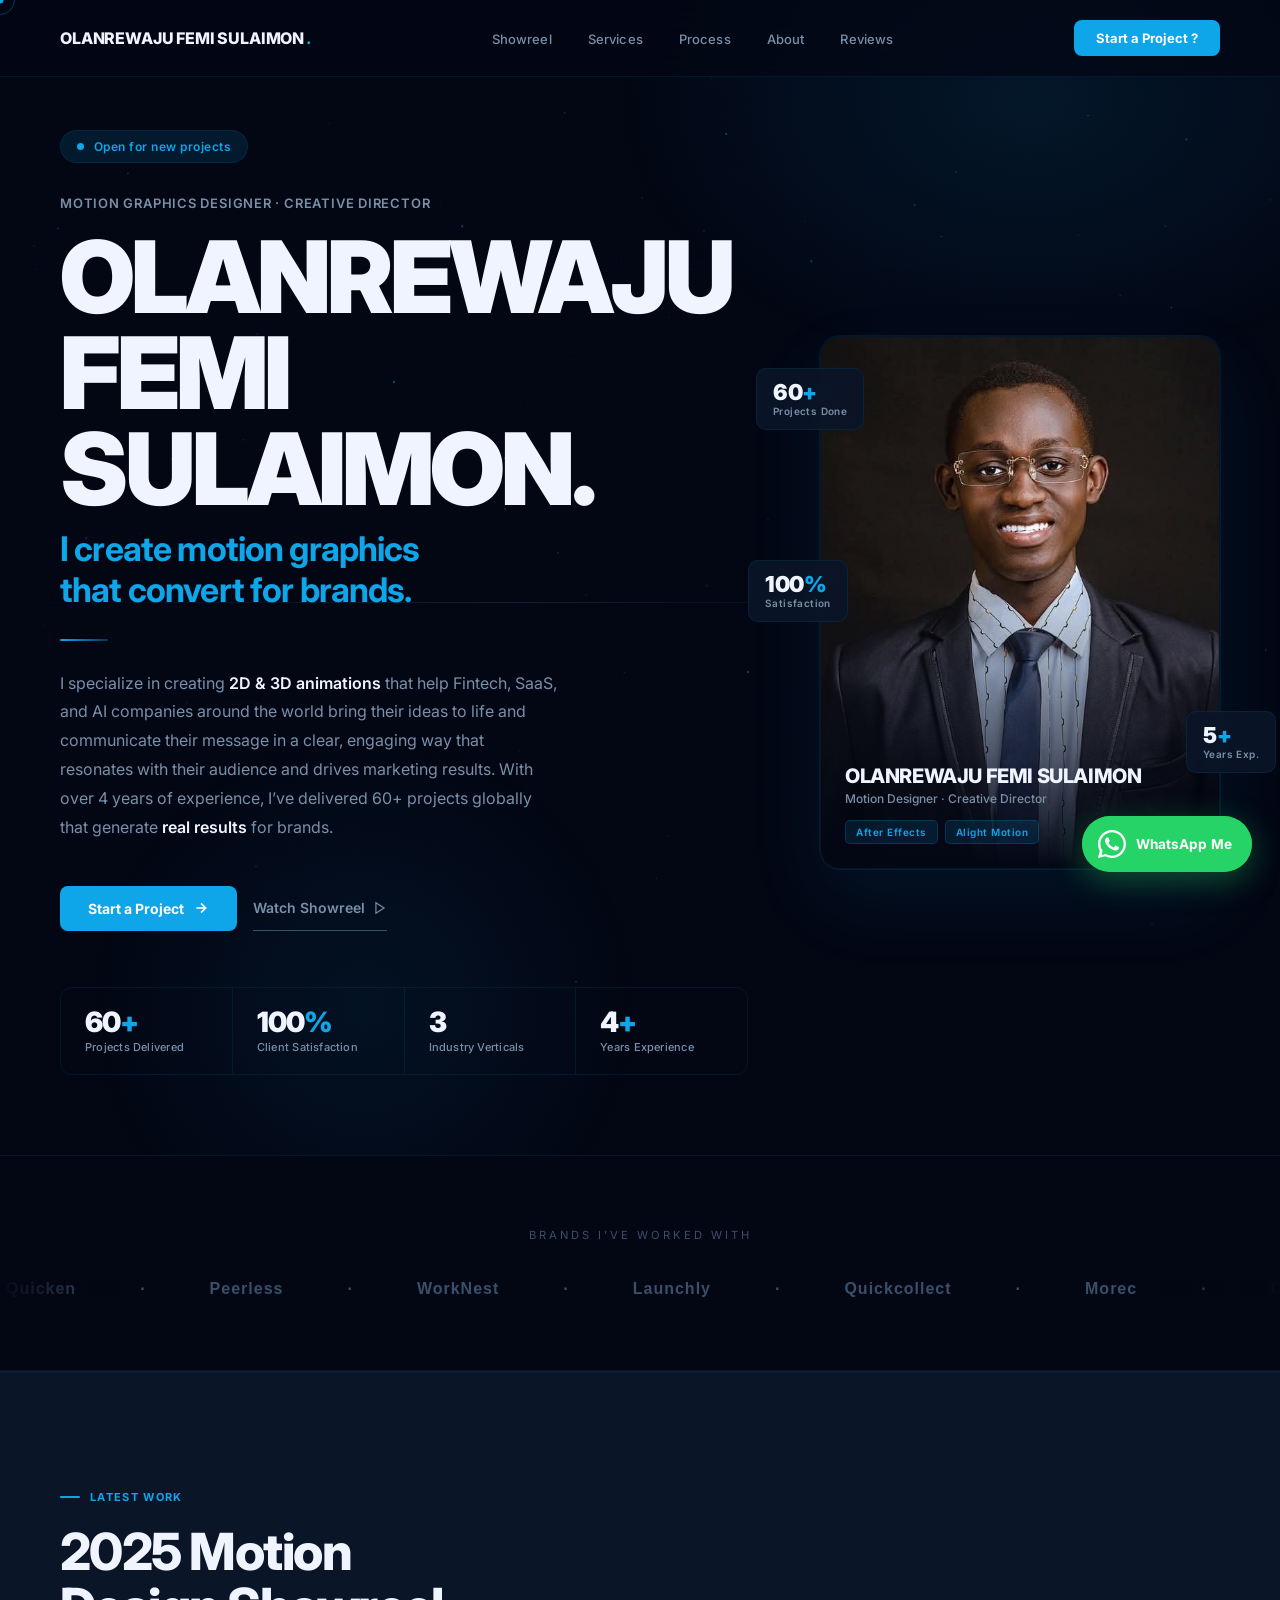
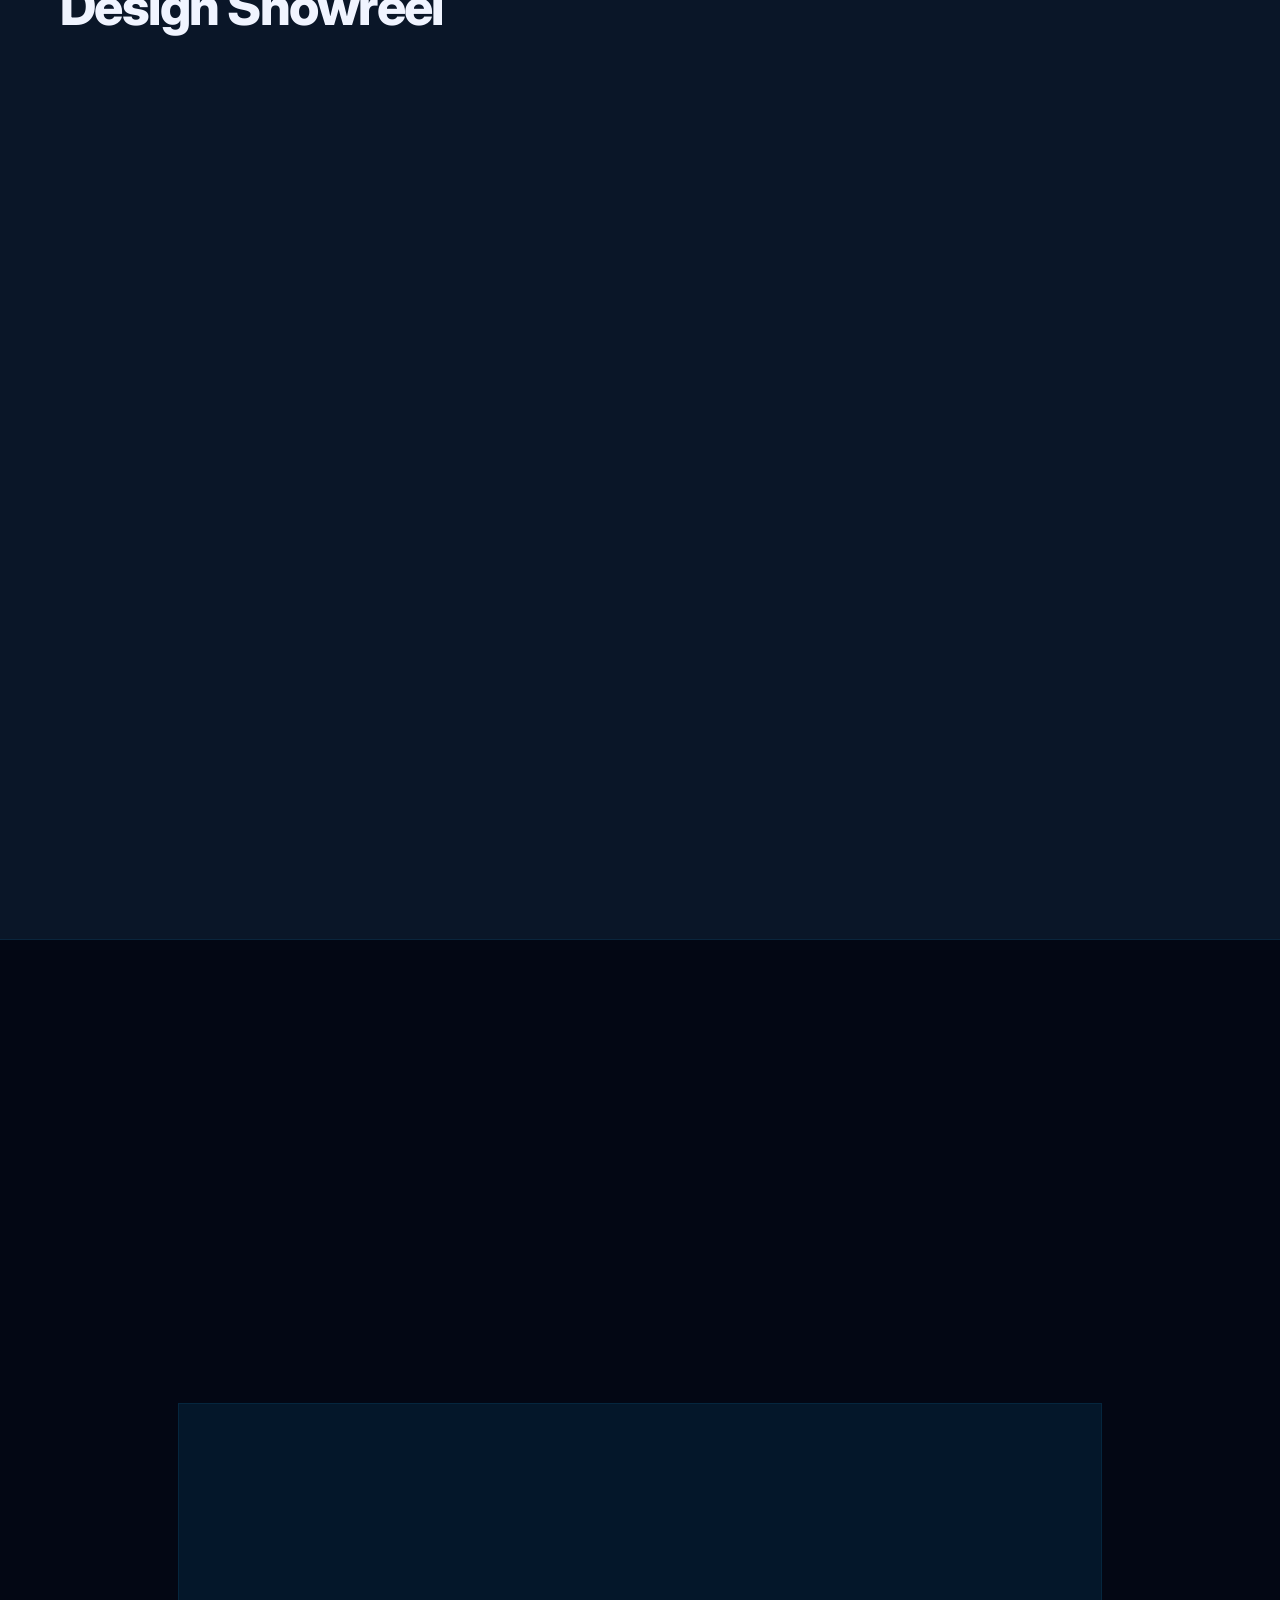
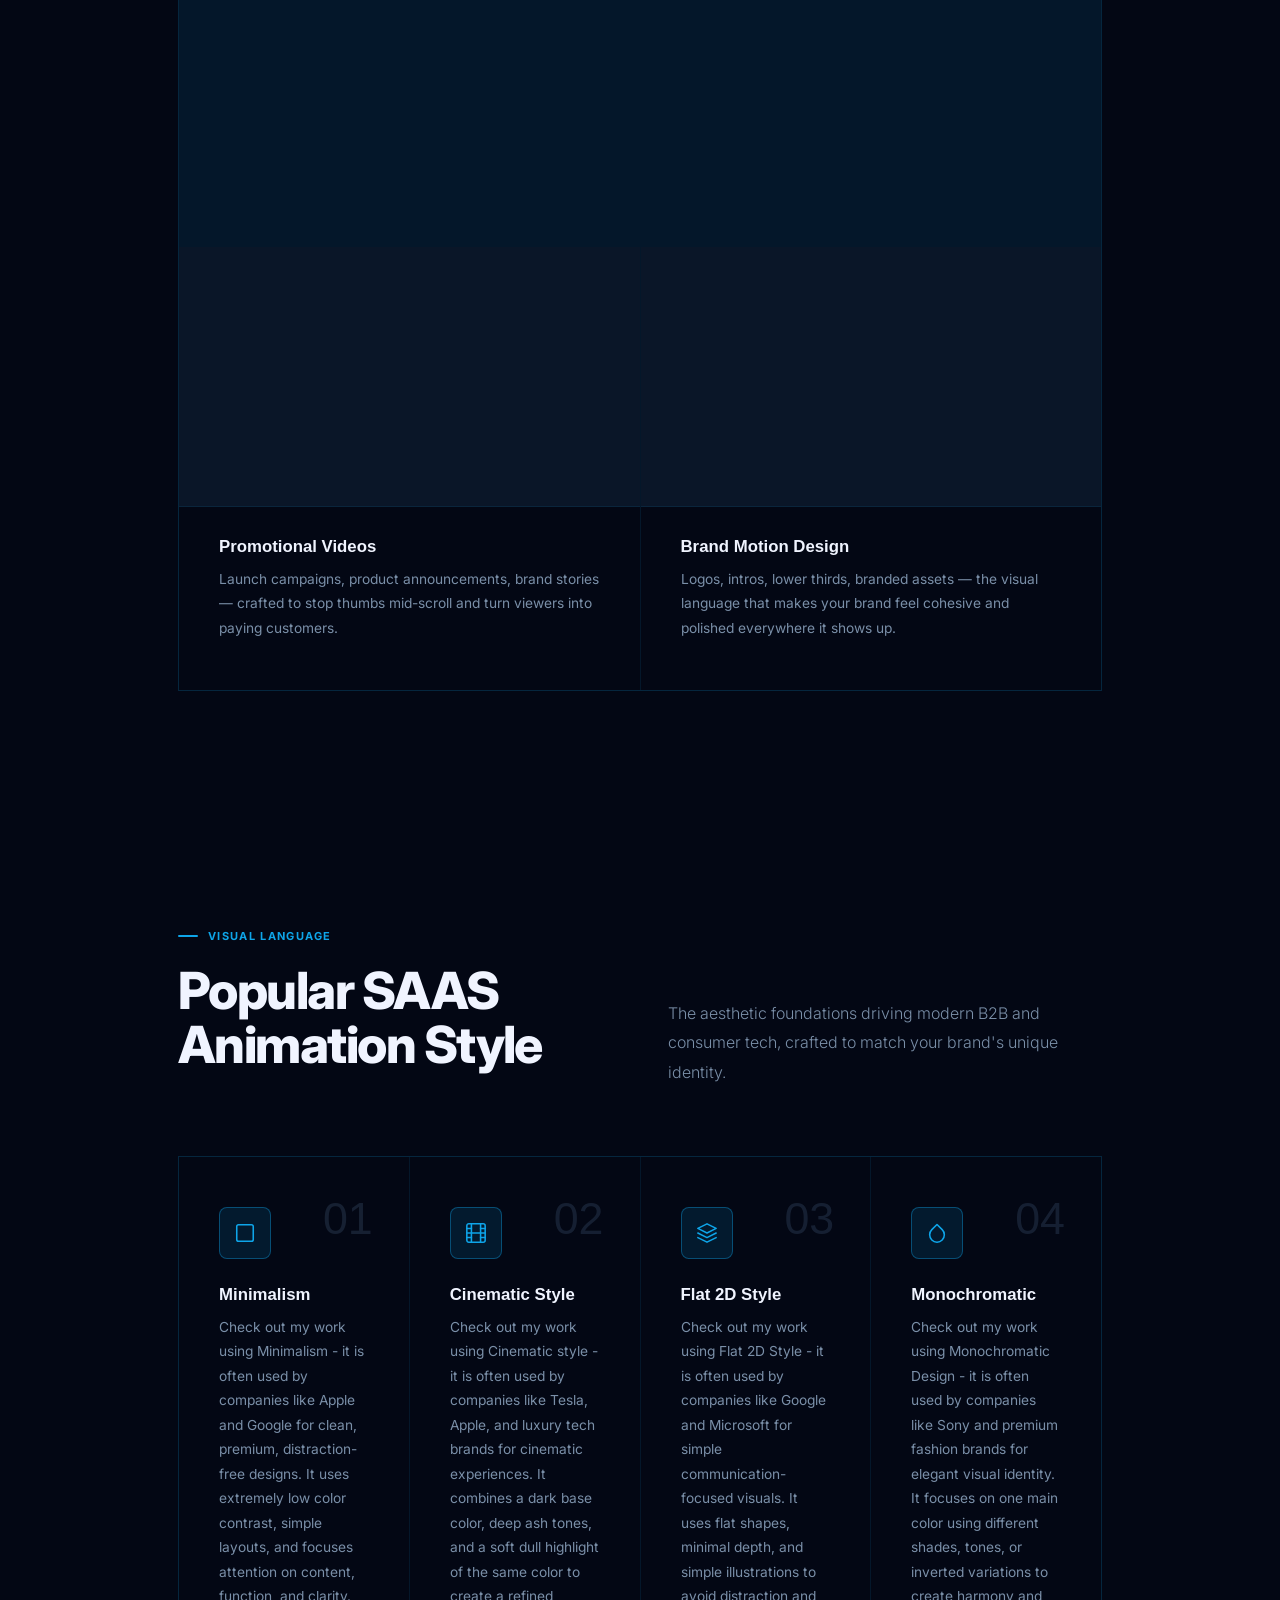
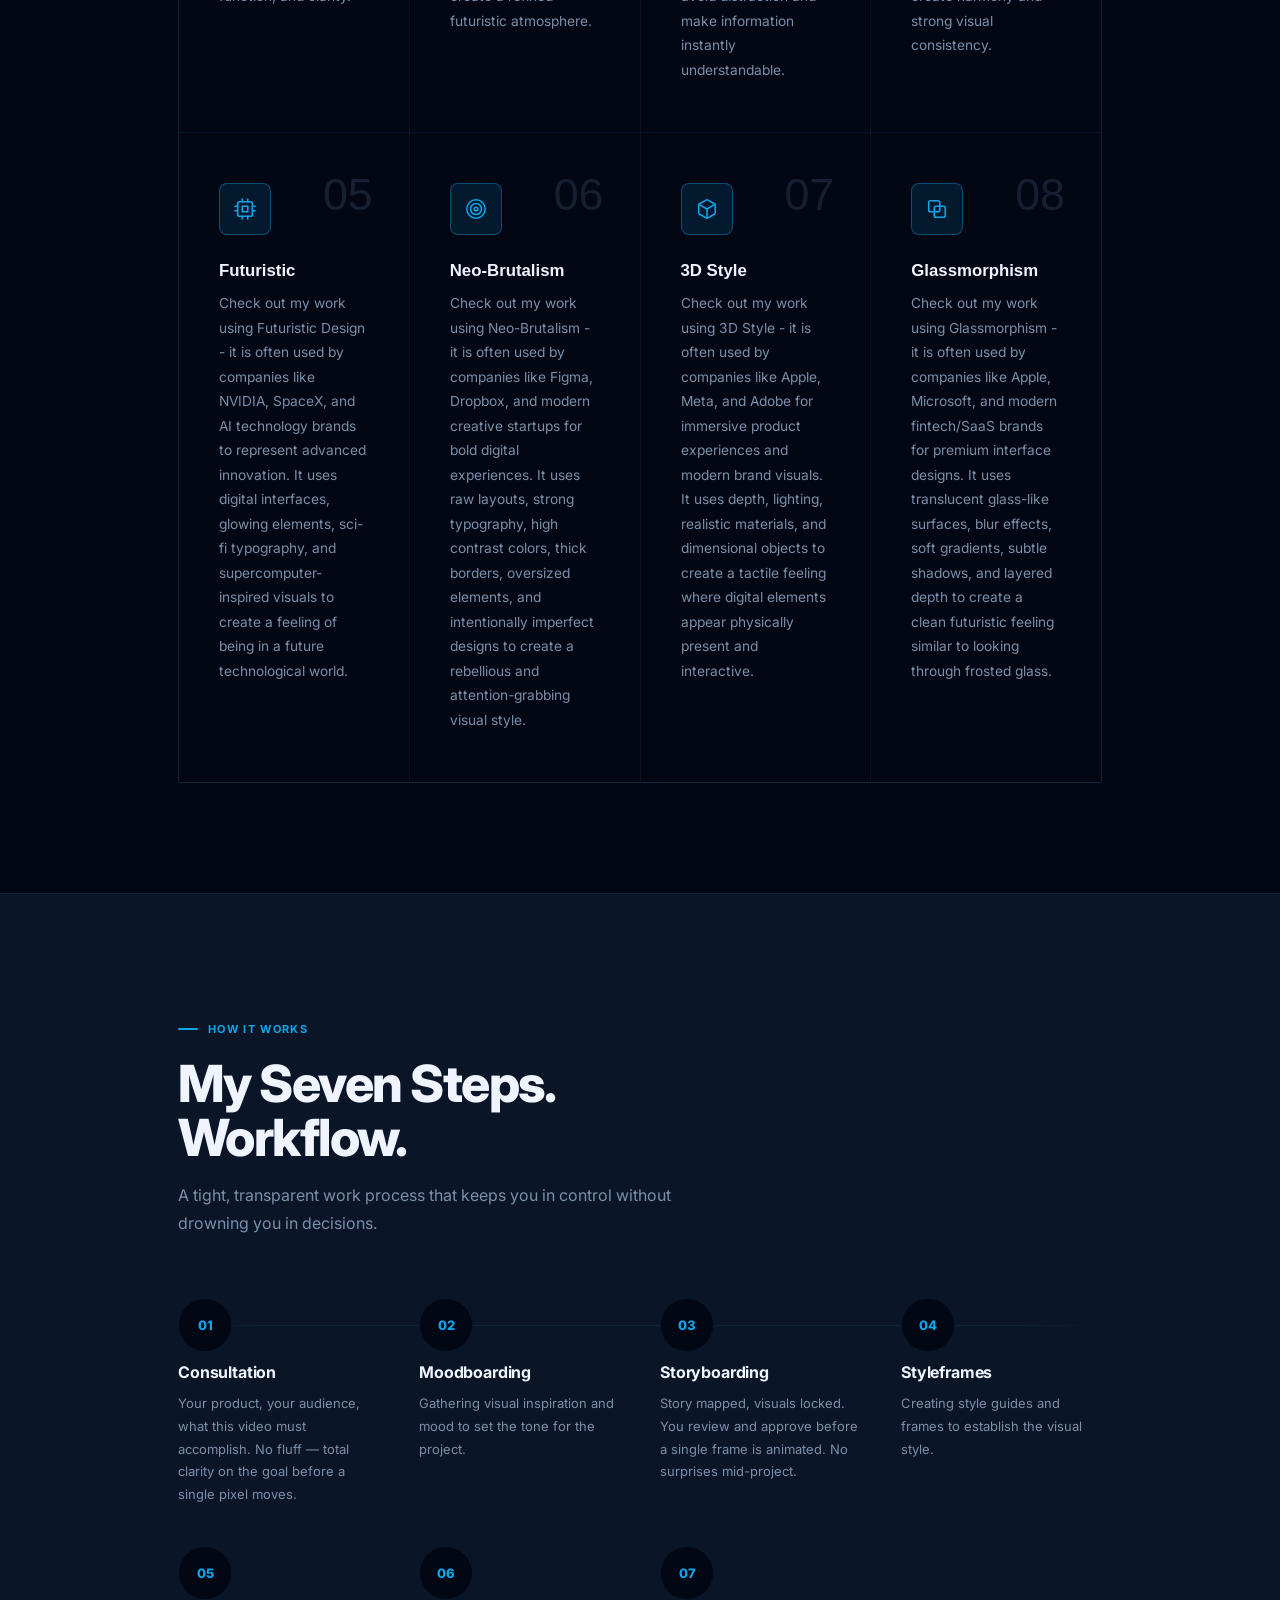
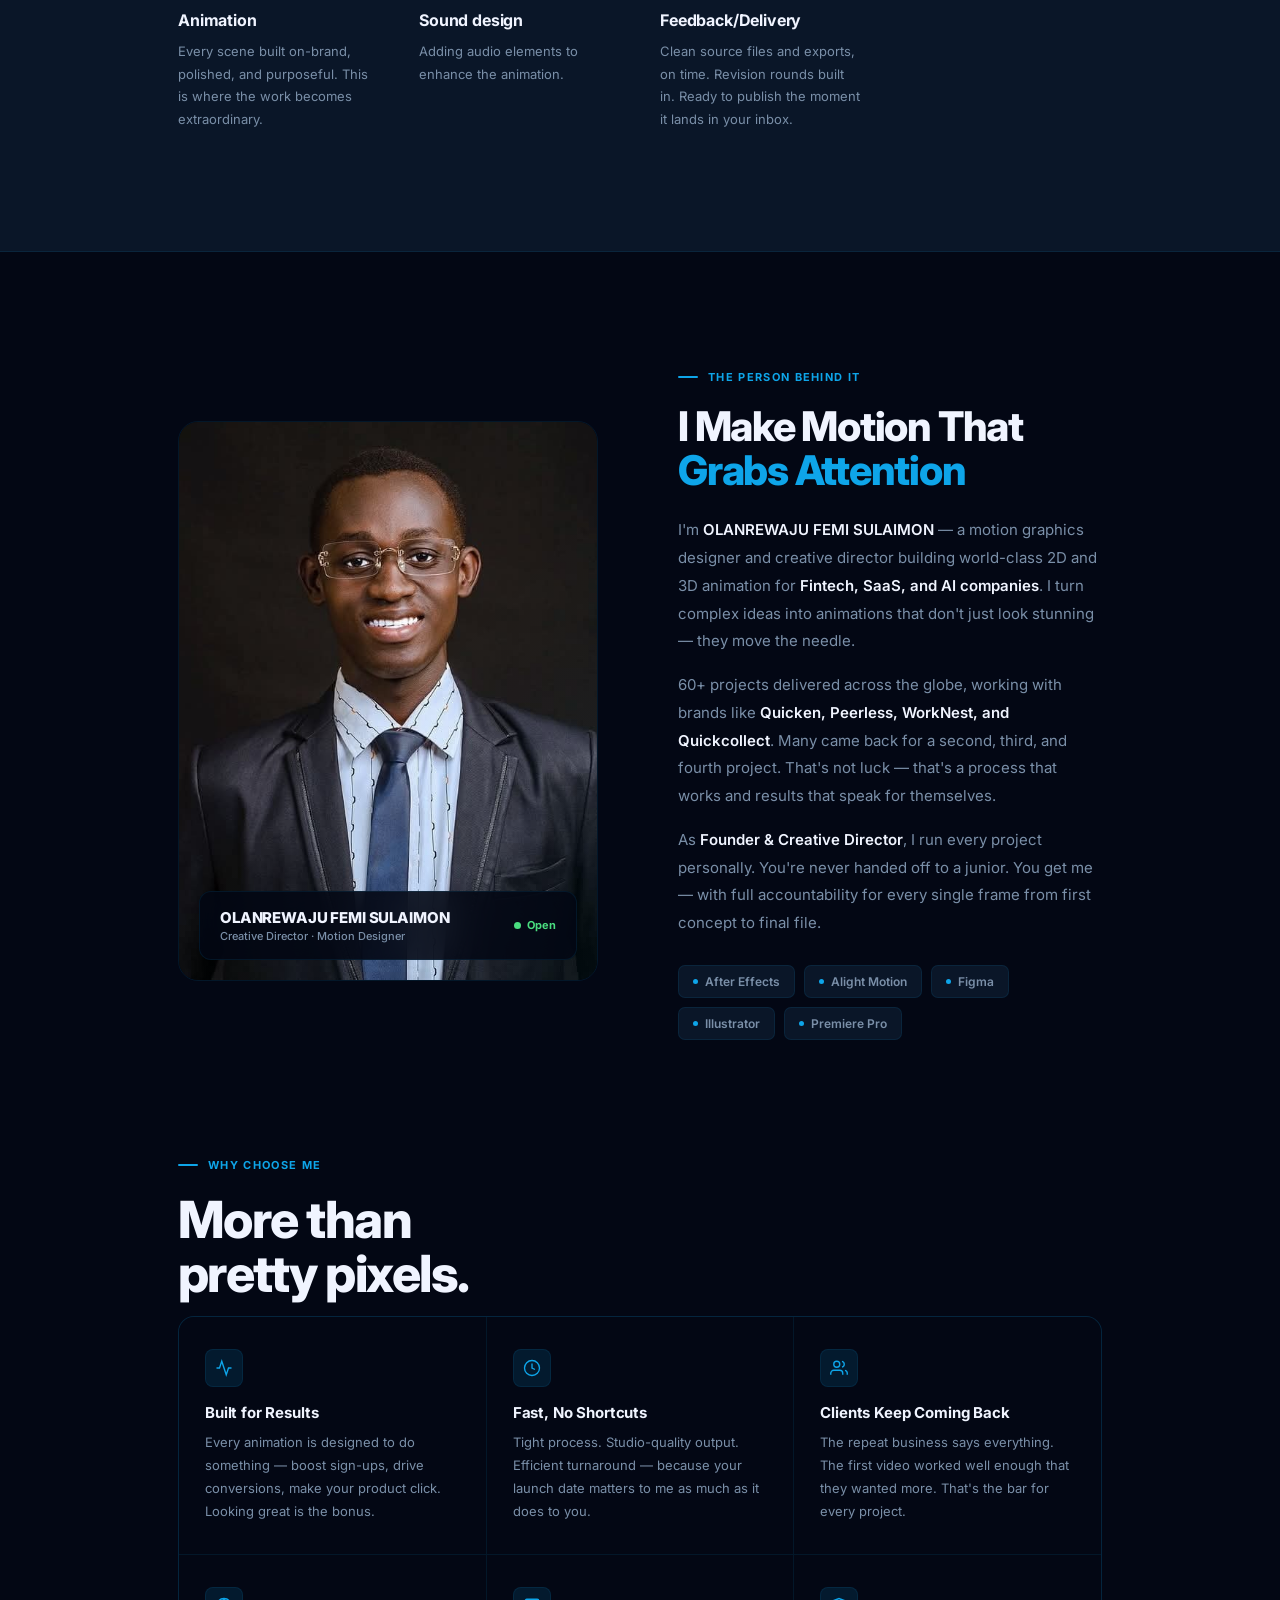
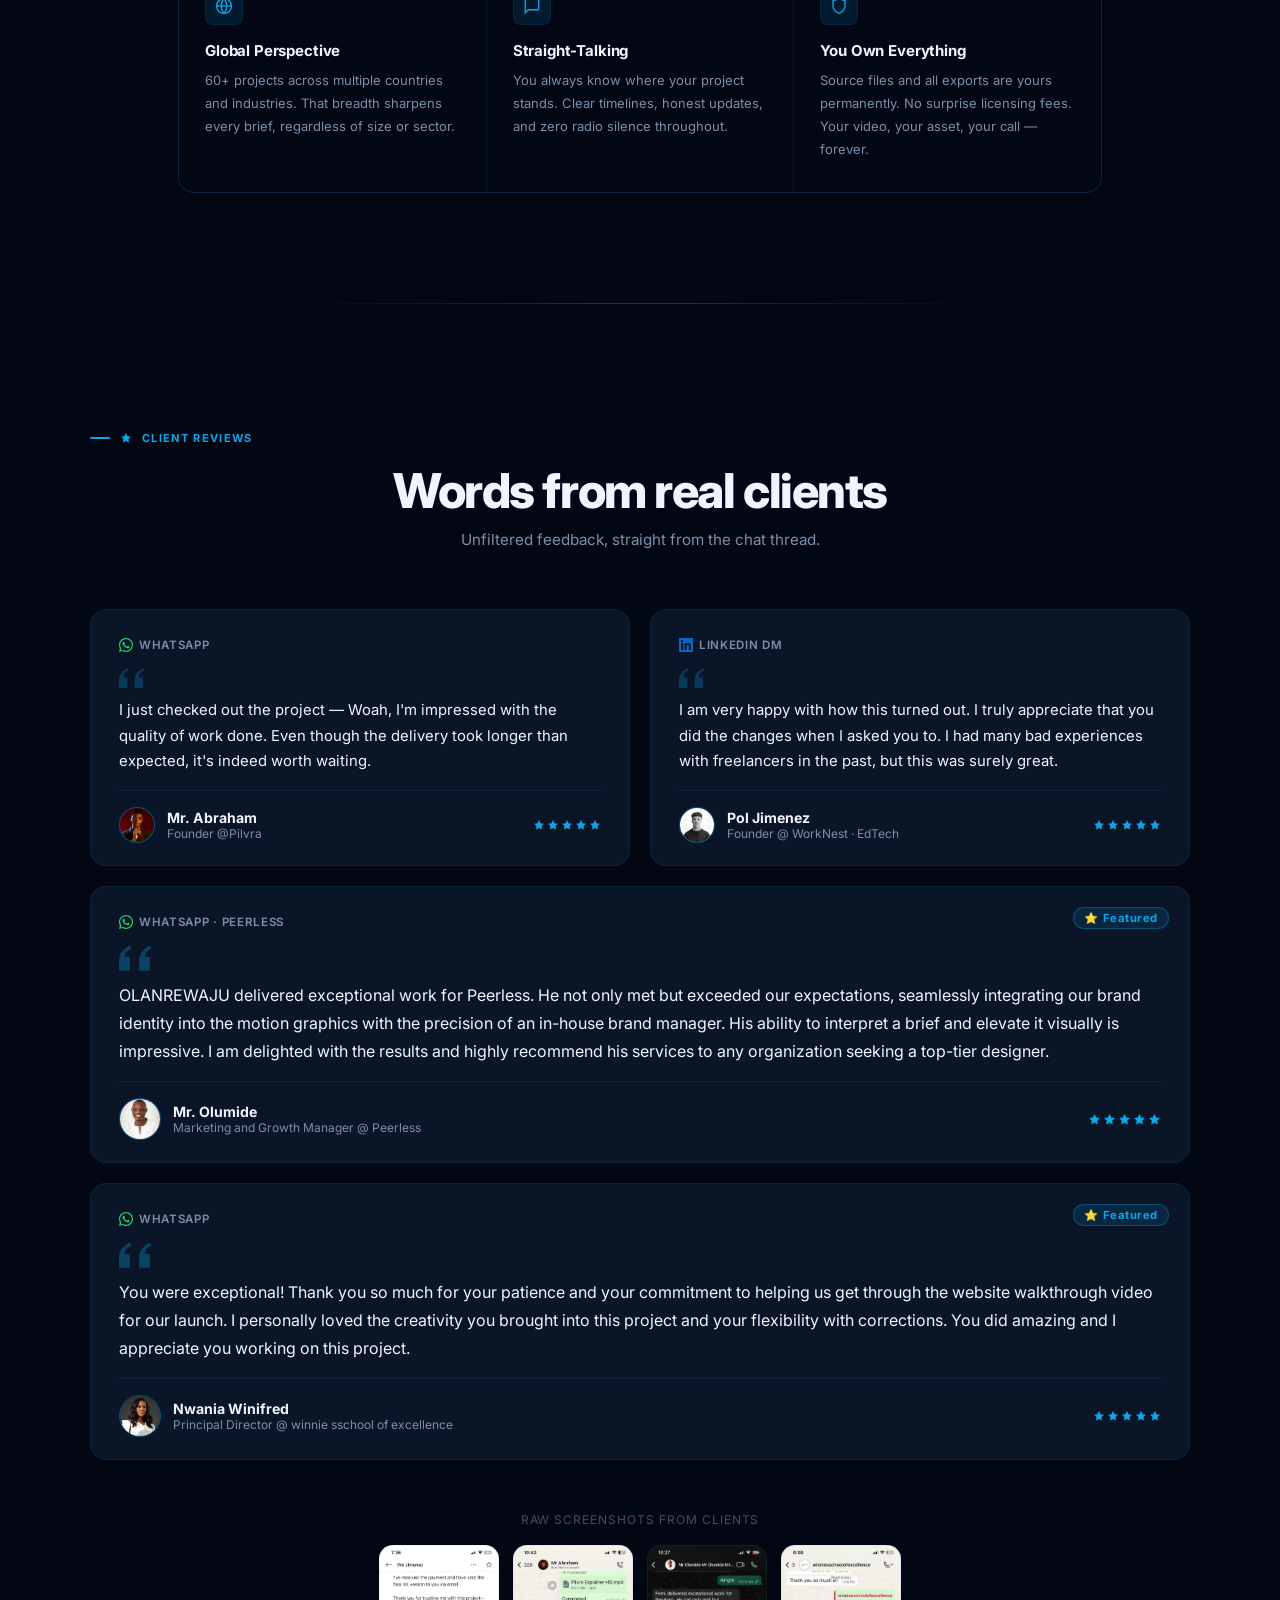
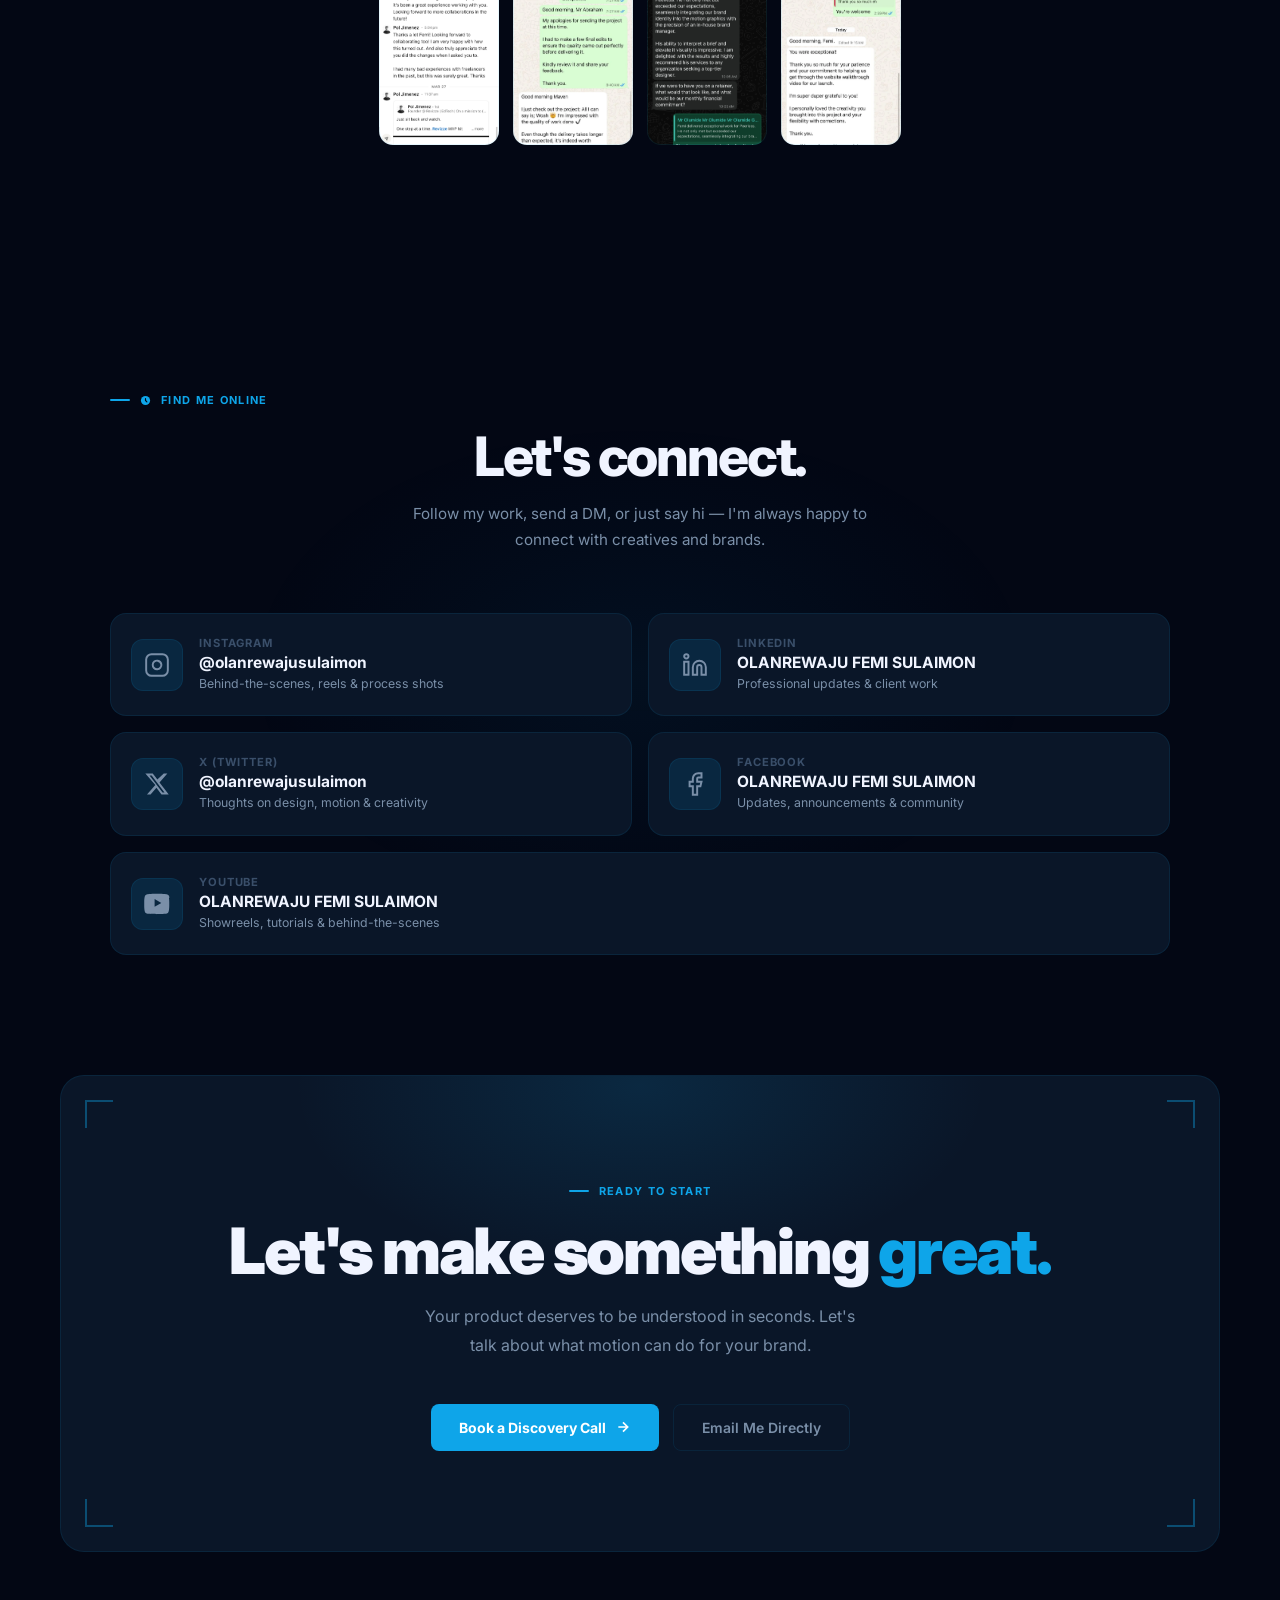
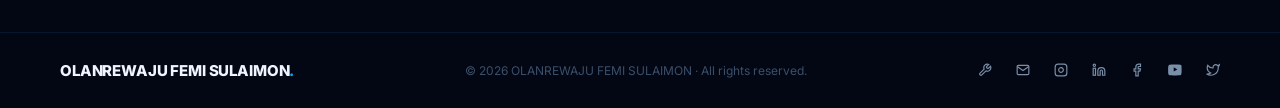
==== index.html @ 584c46ac "Fix mojibake encoding characters across the site" ====
<!DOCTYPE html>
<html lang="en">

<head>
    <meta charset="UTF-8">
    <meta name="viewport" content="width=device-width, initial-scale=1.0">
    <title>OLANREWAJU FEMI SULAIMON | Motion Graphics Designer | 2D & 3D Animation for SaaS, Fintech & AI</title>
    <meta name="description"
        content=" motion graphics designer helping SaaS, Fintech and AI brands with 2D & 3D animation, explainer videos and brand motion across Nigeria and Africa.">
    <meta name="keywords"
        content="motion graphics designer, motion graphics designer Nigeria, motion graphics designer Africa, 2D animation, 3D animation, explainer videos, brand motion design, SaaS animation, Fintech animation, AI animation">
    <meta name="author" content="OLANREWAJU FEMI SULAIMON">
    <meta name="robots" content="index, follow">
    <meta name="geo.region" content="NG-LAG">
    <meta name="geo.placename" content="Lagos, Nigeria">
    <link rel="canonical" href="https://lanrysot.github.io/literate-dollop/">
    <link rel="shortcut icon" href="./IMG_4387.webp" type="image/webp">
    <link rel="preconnect" href="https://fonts.googleapis.com">
    <link href="https://fonts.googleapis.com/css2?family=Inter:wght@300;400;500;600;700;800;900&display=swap"
        rel="stylesheet">
    <link rel="preconnect" href="https://fast.wistia.com">
    <link rel="dns-prefetch" href="//www.youtube.com">
    <link rel="dns-prefetch" href="//lanrysot.github.io/literate-dollop">
    <link rel="stylesheet" href="style.css?v=10">

    <!-- Open Graph / Facebook -->
    <meta property="og:type" content="website">
    <meta property="og:url" content="https://lanrysot.github.io/literate-dollop/">
    <meta property="og:title" content="OLANREWAJU FEMI SULAIMON | Motion Graphics Designer">
    <meta property="og:description"
        content="Motion graphics designer helping SaaS, Fintech and AI brands with 2D & 3D animation, explainer videos and brand motion across Nigeria and Africa.">
    <meta property="og:site_name" content="OLANREWAJU FEMI SULAIMON">
    <meta property="og:image" content="https://lanrysot.github.io/literate-dollop/IMG_4387.PNG">

    <!-- Twitter -->
    <meta property="twitter:card" content="summary_large_image">
    <meta property="twitter:url" content="https://lanrysot.github.io/literate-dollop/">
    <meta property="twitter:title" content="OLANREWAJU FEMI SULAIMON | Motion Graphics Designer">
    <meta property="twitter:description"
        content="Motion graphics designer helping SaaS, Fintech and AI brands with 2D & 3D animation, explainer videos and brand motion across Nigeria and Africa.">
    <meta property="twitter:image" content="https://lanrysot.github.io/literate-dollop/IMG_4387.PNG">
    <meta property="twitter:site" content="@olanrewajusulaimon">

    <style>
    </style>

    <!-- Structured Data -->
    <script type="application/ld+json">
  {
    "@context": "https://schema.org",
    "@type": "Person",
    "name": "OLANREWAJU FEMI SULAIMON",
    "jobTitle": "Motion Graphics Designer & Creative Director",
    "description": "World-class 2D & 3D animation for Fintech, SaaS, and AI companies. 60+ projects delivered globally.",
    "url": "https://lanrysot.github.io/literate-dollop/",
    "image": "https://lanrysot.github.io/literate-dollop/IMG_4387.PNG",
    "address": {
      "@type": "PostalAddress",
      "addressLocality": "Lagos",
      "addressCountry": "NG"
    },
    "areaServed": [
      {
        "@type": "Country",
        "name": "Nigeria"
      },
      {
        "@type": "GeoShape",
        "name": "Africa"
      }
    ],
    "sameAs": [
      "https://mainstack.com/OLANREWAJU_SULAIMON",
      "https://www.youtube.com/@OLANREWAJU SULAIMON",
      "https://www.instagram.com/OLANREWAJU SULAIMON_/",
      "https://ng.linkedin.com/in/OLANREWAJU-SULAIMON-ab044a273",
      "https://www.facebook.com/100069894327069/",
      "https://x.com/OLANREWAJU SULAIMON_"
    ],
    "knowsAbout": ["Motion Graphics", "2D Animation", "3D Animation", "After Effects", "Blender", "Alight Motion"]
  }
  </script>
    <script type="application/ld+json">
    {
      "@context": "https://schema.org",
      "@type": "LocalBusiness",
      "name": "OLANREWAJU FEMI SULAIMON",
      "url": "https://lanrysot.github.io/literate-dollop/",
      "logo": "https://lanrysot.github.io/literate-dollop/IMG_4387.PNG",
      "image": "https://lanrysot.github.io/literate-dollop/IMG_4387.PNG",
      "description": "A  motion graphics business creating 2D & 3D animation, explainer videos, and brand motion for SaaS, Fintech, and AI companies across Nigeria and Africa.",
      "address": {
        "@type": "PostalAddress",
        "addressLocality": "Lagos",
        "addressCountry": "NG"
      },
      "telephone": "+2349048802994",
      "areaServed": ["Nigeria", "Africa"],
      "sameAs": [
        "https://mainstack.com/OLANREWAJU_SULAIMON",
        "https://www.youtube.com/@OLANREWAJU SULAIMON",
        "https://www.instagram.com/OLANREWAJU SULAIMON_/",
        "https://ng.linkedin.com/in/OLANREWAJU-SULAIMON-ab044a273",
        "https://www.facebook.com/100069894327069/",
        "https://x.com/OLANREWAJU SULAIMON_"
      ],
      "contactPoint": [{
        "@type": "ContactPoint",
        "contactType": "Customer Service",
        "email": "olanrewajusulaimon3@gmail.com",
        "telephone": "+2349048802994",
        "areaServed": "NG",
        "availableLanguage": ["English"]
      }]
    }
    </script>
    <!-- Google tag (gtag.js) -->
    <script>
        window.dataLayer = window.dataLayer || [];
        function gtag() { dataLayer.push(arguments); }
        gtag('js', new Date());

        gtag('config', 'G-P2E0NEBDM4');
    </script>
    <!-- WebSite structured data to help search engines surface sitelinks -->
    <script type="application/ld+json">
            {
                "@context": "https://schema.org",
                "@type": "WebSite",
                "url": "https://lanrysot.github.io/literate-dollop/",
                "name": "OLANREWAJU FEMI SULAIMON",
                "hasPart": [
                    { "@type": "SiteNavigationElement", "name": "Showreel", "url": "https://lanrysot.github.io/literate-dollop/#reel" },
                    { "@type": "SiteNavigationElement", "name": "Services", "url": "https://lanrysot.github.io/literate-dollop/#services" },
                    { "@type": "SiteNavigationElement", "name": "Process", "url": "https://lanrysot.github.io/literate-dollop/#process" },
                    { "@type": "SiteNavigationElement", "name": "About", "url": "https://lanrysot.github.io/literate-dollop/#about" },
                    { "@type": "SiteNavigationElement", "name": "Reviews", "url": "https://lanrysot.github.io/literate-dollop/#reviews" },
                    { "@type": "SiteNavigationElement", "name": "Portfolio", "url": "https://lanrysot.github.io/literate-dollop/portfolio.html" },
                    { "@type": "SiteNavigationElement", "name": "Connect", "url": "https://lanrysot.github.io/literate-dollop/#connect" }
                ]
            }
            </script>
</head>

<body>

    <div id="cur"></div>
    <div id="ring"></div>
    <canvas id="bgc"></canvas>
    <!-- NAV -->
    <nav id="nav">
        <a href="#" class="nav-logo">OLANREWAJU FEMI SULAIMON<span class="dot">.</span></a>
        <ul class="nav-links">
            <li><a href="#reel">Showreel</a></li>
            <li><a href="#services">Services</a></li>
            <li><a href="#process">Process</a></li>
            <li><a href="#about">About</a></li>
            <li><a href="#reviews">Reviews</a></li>
        </ul>
        <a href="https://cal.com/OLANREWAJU-SULAIMON" class="nav-cta">Start a Project ?</a>
        <button class="mobile-menu-btn" id="mobileMenuBtn">
            <span></span>
            <span></span>
            <span></span>
        </button>
    </nav>
    <div class="mobile-menu" id="mobileMenu">
        <div class="mobile-menu-inner">
            <a href="#" class="mobile-logo">OLANREWAJU<span class="dot">.</span></a>
            <ul class="mobile-nav-ul">
                <li><a href="#reel" class="mob-link">Showreel</a></li>
                <li><a href="#services" class="mob-link">Services</a></li>
                <li><a href="#process" class="mob-link">Process</a></li>
                <li><a href="#about" class="mob-link">About</a></li>
                <li><a href="#reviews" class="mob-link">Reviews</a></li>
            </ul>
            <a href="https://cal.com/OLANREWAJU-SULAIMON" class="mobile-cta">Start a Project</a>
        </div>
    </div>

    <!-- -- HERO ---------------------------------- -->
    <section class="hero">
        <div class="hero-stars"></div>
        <div class="hero-nebula nebula-1"></div>
        <div class="hero-nebula nebula-2"></div>
        <div class="hero-scan"></div>

        <div class="hero-inner">
            <!-- Left -->
            <div class="hero-content">
                <div class="hero-badge">
                    <div class="badge-dot"></div>
                    <span>Open for new projects</span>
                </div>

                <p class="hero-eyebrow">Motion Graphics Designer · Creative Director</p>

                <h1 class="hero-name">OLANREWAJU FEMI<br>SULAIMON.</h1>

                <p class="hero-role">I create motion graphics <br>that convert for brands.</p>

                <div class="hero-divider"></div>

                <p class="hero-desc">
                    I specialize in creating <strong>2D &amp; 3D animations</strong> that help Fintech, SaaS, and AI
                    companies around the world bring their ideas to life and communicate their message in a
                    clear,
                    engaging way that resonates with their audience and drives marketing results.

                    With over 4 years of experience, I’ve delivered 60+ projects globally that generate <strong>real
                        results</strong> for brands.
                </p>

                <div class="hero-actions">
                    <a href="https://cal.com/OLANREWAJU-SULAIMON" class="btn-p">
                        Start a Project
                        <svg width="16" height="16" viewBox="0 0 24 24" fill="none" stroke="currentColor"
                            stroke-width="2.5">
                            <path d="M5 12h14M12 5l7 7-7 7" />
                        </svg>
                    </a>
                    <a href="#reel" class="btn-s">
                        Watch Showreel
                        <svg width="14" height="14" viewBox="0 0 24 24" fill="none" stroke="currentColor"
                            stroke-width="2">
                            <polygon points="5 3 19 12 5 21 5 3" />
                        </svg>
                    </a>
                </div>

                <div class="hero-stats">
                    <div class="h-stat">
                        <div class="h-stat-num">60<span class="ac">+</span></div>
                        <div class="h-stat-label">Projects Delivered</div>
                    </div>
                    <div class="h-stat">
                        <div class="h-stat-num">100<span class="ac">%</span></div>
                        <div class="h-stat-label">Client Satisfaction</div>
                    </div>
                    <div class="h-stat">
                        <div class="h-stat-num">3</div>
                        <div class="h-stat-label">Industry Verticals</div>
                    </div>
                    <div class="h-stat">
                        <div class="h-stat-num">4<span class="ac">+</span></div>
                        <div class="h-stat-label">Years Experience</div>
                    </div>
                </div>
            </div>

            <!-- Right: portrait -->
            <div class="hero-card">
                <div class="fc fc1">
                    <div class="fc-num">60<span class="ac">+</span></div>
                    <div class="fc-lbl">Projects Done</div>
                </div>
                <div class="fc fc2">
                    <div class="fc-num">100<span class="ac">%</span></div>
                    <div class="fc-lbl">Satisfaction</div>
                </div>
                <div class="fc fc3">
                    <div class="fc-num">5<span class="ac">+</span></div>
                    <div class="fc-lbl">Years Exp.</div>
                </div>

                <div class="portrait-frame">
                    <picture>
                        <source srcset="./OLANREWAJU-PICS.jpg.webp" type="image/webp">
                        <img src="./OLANREWAJU-PICS.jpg.webp" alt="OLANREWAJU FEMI SULAIMON" class="portrait-img">
                    </picture>
                    <div class="portrait-info">
                        <div class="portrait-name">OLANREWAJU FEMI SULAIMON</div>
                        <div class="portrait-title">Motion Designer · Creative Director</div>
                        <div class="portrait-tools">
                            <span>After Effects</span>
                            <span>Alight Motion</span>
                        </div>
                    </div>
                </div>
            </div>
        </div>
    </section>



    <!-- BRANDS MARQUEE -->

    <section id="brands">
        <p class="blbl rv">Brands I've worked with</p>
        <div class="mwrap">
            <div class="mtrack">
                <span class="bi">Quicken</span><span class="bi">·</span><span class="bi">Peerless</span><span
                    class="bi">·</span><span class="bi">WorkNest</span><span class="bi">·</span><span
                    class="bi">Launchly</span><span class="bi">·</span><span class="bi">Quickcollect</span><span
                    class="bi">·</span>
                <span class="bi">Morec</span><span class="bi">·</span> <span class="bi">GTBank</span><span
                    class="bi">·</span>
                <span class="bi">Ucee</span><span class="bi">·</span><span class="bi">Quicken</span><span
                    class="bi">·</span><span class="bi">Peerless</span><span class="bi">·</span><span
                    class="bi">WorkNest</span><span class="bi">·</span><span class="bi">Launchly</span><span
                    class="bi">·</span><span class="bi">Quickcollect</span><span class="bi">·</span><span
                    class="bi">Morec</span><span class="bi">·</span><span class="bi">Ucee</span><span
                    class="bi">·</span>
            </div>
        </div>
    </section>


    <!-- -- SHOWREEL ------------------------------- -->
    <section class="showreel-sec" id="reel">
        <div class="r"><span class="sec-tag">Latest Work</span></div>
        <div class="r">
            <h2 class="sec-title">2025 Motion<br>Design Showreel</h2>
        </div>
        <div class="r">
            <p class="sec-sub" style="margin-bottom:44px;">Three minutes. Every style. This is what 60+ projects of
                relentless
                craft looks like distilled into a single reel.</p>
        </div>

        <div class="r">
            <div class="reel-stage">
                <div class="vshell rv d1">
                    <span class="phc tl"></span><span class="phc tr"></span>
                    <span class="phc bl"></span><span class="phc br"></span>
                    <script src="https://fast.wistia.com/player.js" async=""></script>
                    <script src="https://fast.wistia.com/embed/v8chvf17mi.js" async="" type="module"></script>
                    <style>
                        wistia-player[media-id='v8chvf17mi']:not(:defined) {
                            background: center / contain no-repeat url('https://fast.wistia.com/embed/medias/v8chvf17mi/swatch');
                            display: block;
                            filter: blur(5px);
                            padding-top: 56.25%;
                        }
                    </style>
                    <wistia-player media-id="v8chvf17mi" aspect="1.7777777777777777"
                        unique-id="wistia-v8chvf17mi-16"></wistia-player>
                </div>
            </div>
        </div>
        <div class="work-cta rv d2">
            <p>Want to see more? <strong>Browse the full portfolio.</strong></p>
            <a class='btn-p' href='./portfolio.html' target='_blank'>
                View All Projects
                <svg width="15" height="15" viewBox="0 0 24 24" fill="none" stroke="currentColor" stroke-width="2.5"
                    stroke-linecap="round" stroke-linejoin="round">
                    <path d="M18 13v6a2 2 0 01-2 2H5a2 2 0 01-2-2V8a2 2 0 012-2h6M15 3h6v6M10 14L21 3" />
                </svg>
            </a>
        </div>
    </section>

    <!-- -- SERVICES -------------------------------- -->

    <section id="services" class="sec">
        <div class="sec-wrap">
            <div class="wrap">
                <div class="srv-hd">
                    <div>
                        <div class="eye rv sec-tag">What I Do</div>
                        <h2 class="h2 rv d1">Click below to see more types of video<br>based on category</h2>
                    </div>
                    <p class="srv-desc rv d2">From first concept to final frame, I handle everything. No chasing, no
                        confusion,
                        just clean, strategic animation that does exactly what you need it to do.</p>
                </div>
                <div class="srv-grid">
                    <a href="./explainer-videos.html" class="sc rv" style="text-decoration:none; display:block;"><span class="snum">01</span>
                        <div class="sc-thumb"><iframe width="100%" height="100%" src="https://www.youtube.com/embed/6MFHlMs1VDI" title="Explainer Video" frameborder="0" allow="accelerometer; autoplay; clipboard-write; encrypted-media; gyroscope; picture-in-picture; web-share" allowfullscreen style="pointer-events: none;"></iframe>
                        <div class="sc-overlay">
                            <div class="sc-view-btn">Click to see more videos <svg width="14" height="14" viewBox="0 0 24 24" fill="none" stroke="currentColor" stroke-width="2.5" stroke-linecap="round" stroke-linejoin="round"><path d="M5 12h14M12 5l7 7-7 7" /></svg></div>
                        </div></div>
                        <p class="sn">Explainer Videos</p>
                        <p class="sd">Got a product that's hard to explain? I break it down into a clear, visual story
                            your audience
                            gets immediately — and actually remembers.</p></a>
                    <a href="./product-demos.html" class="sc rv d1" style="text-decoration:none; display:block;"><span class="snum">02</span>
                        <div class="sc-thumb"><iframe width="100%" height="100%" src="https://www.youtube.com/embed/qTlMXHLpK5s" title="Product Demo" frameborder="0" allow="accelerometer; autoplay; clipboard-write; encrypted-media; gyroscope; picture-in-picture; web-share" allowfullscreen style="pointer-events: none;"></iframe>
                        <div class="sc-overlay">
                            <div class="sc-view-btn">Click to see more videos <svg width="14" height="14" viewBox="0 0 24 24" fill="none" stroke="currentColor" stroke-width="2.5" stroke-linecap="round" stroke-linejoin="round"><path d="M5 12h14M12 5l7 7-7 7" /></svg></div>
                        </div></div>
                        <p class="sn">Product Demos</p>
                        <p class="sd">Show your product in its best light. Animated demos that highlight the value,
                            guide the eye,
                            and
                            make buying feel obvious.</p></a>
                    
                    <a href="./promotional-videos.html" class="sc rv d3" style="text-decoration:none; display:block;"><span class="snum">03</span>
                        <div class="sc-thumb"><iframe width="100%" height="100%" src="https://www.youtube.com/embed/GgAtYsD3Xbo" title="Promotional Video" frameborder="0" allow="accelerometer; autoplay; clipboard-write; encrypted-media; gyroscope; picture-in-picture; web-share" allowfullscreen style="pointer-events: none;"></iframe>
                        <div class="sc-overlay">
                            <div class="sc-view-btn">Click to see more videos <svg width="14" height="14" viewBox="0 0 24 24" fill="none" stroke="currentColor" stroke-width="2.5" stroke-linecap="round" stroke-linejoin="round"><path d="M5 12h14M12 5l7 7-7 7" /></svg></div>
                        </div></div>
                        <p class="sn">Promotional Videos</p>
                        <p class="sd">Launch campaigns, product announcements, brand stories — crafted to stop thumbs
                            mid-scroll and
                            turn viewers into paying customers.</p></a>
                    
                    <a href="./brand-motion-design.html" class="sc rv d5" style="text-decoration:none; display:block;"><span class="snum">04</span>
                        <div class="sc-thumb"><iframe width="100%" height="100%" src="https://www.youtube.com/embed/8qqgFdPYB-8" title="Brand Motion Design" frameborder="0" allow="accelerometer; autoplay; clipboard-write; encrypted-media; gyroscope; picture-in-picture; web-share" allowfullscreen style="pointer-events: none;"></iframe>
                        <div class="sc-overlay">
                            <div class="sc-view-btn">Click to see more videos <svg width="14" height="14" viewBox="0 0 24 24" fill="none" stroke="currentColor" stroke-width="2.5" stroke-linecap="round" stroke-linejoin="round"><path d="M5 12h14M12 5l7 7-7 7" /></svg></div>
                        </div></div>
                        <p class="sn">Brand Motion Design</p>
                        <p class="sd">Logos, intros, lower thirds, branded assets — the visual language that makes your
                            brand feel
                            cohesive and polished everywhere it shows up.</p></a>
                </div>
            </div>
        </div>

    </section>

    <!-- -- PROCESS ---------------------------------- -->
        <!-- -- STYLES ---------------------------------- -->
    <section id="animation-styles" class="sec">
        <div class="sec-wrap">
            <div class="wrap">
                <div class="srv-hd">
                    <div>
                        <div class="eye rv sec-tag">Visual Language</div>
                        <h2 class="h2 rv d1">Popular SAAS<br>Animation Style</h2>
                    </div>
                    <p class="srv-desc rv d2">The aesthetic foundations driving modern B2B and consumer tech, crafted to match your brand's unique identity.</p>
                </div>
                <div class="styles-grid">
                    <div class="sc rv">
                        <span class="snum">01</span>
                        <div class="si"><svg viewBox="0 0 24 24" fill="none" stroke="currentColor" stroke-width="2" stroke-linecap="round" stroke-linejoin="round"><rect x="3" y="3" width="18" height="18" rx="2" ry="2"></rect></svg></div>
                        <p class="sn">Minimalism</p>
                        <p class="sd">Check out my work using Minimalism - it is often used by companies like Apple and Google for clean, premium, distraction-free designs. It uses extremely low color contrast, simple layouts, and focuses attention on content, function, and clarity.</p>
                    </div>
                    <div class="sc rv d1">
                        <span class="snum">02</span>
                        <div class="si"><svg viewBox="0 0 24 24" fill="none" stroke="currentColor" stroke-width="2" stroke-linecap="round" stroke-linejoin="round"><rect x="2" y="2" width="20" height="20" rx="2.18" ry="2.18"></rect><line x1="7" y1="2" x2="7" y2="22"></line><line x1="17" y1="2" x2="17" y2="22"></line><line x1="2" y1="12" x2="22" y2="12"></line><line x1="2" y1="7" x2="7" y2="7"></line><line x1="2" y1="17" x2="7" y2="17"></line><line x1="17" y1="17" x2="22" y2="17"></line><line x1="17" y1="7" x2="22" y2="7"></line></svg></div>
                        <p class="sn">Cinematic Style</p>
                        <p class="sd">Check out my work using Cinematic style - it is often used by companies like Tesla, Apple, and luxury tech brands for cinematic experiences. It combines a dark base color, deep ash tones, and a soft dull highlight of the same color to create a refined futuristic atmosphere.</p>
                    </div>
                    <div class="sc rv d2">
                        <span class="snum">03</span>
                        <div class="si"><svg viewBox="0 0 24 24" fill="none" stroke="currentColor" stroke-width="2" stroke-linecap="round" stroke-linejoin="round"><polygon points="12 2 2 7 12 12 22 7 12 2"></polygon><polyline points="2 17 12 22 22 17"></polyline><polyline points="2 12 12 17 22 12"></polyline></svg></div>
                        <p class="sn">Flat 2D Style</p>
                        <p class="sd">Check out my work using Flat 2D Style - it is often used by companies like Google and Microsoft for simple communication-focused visuals. It uses flat shapes, minimal depth, and simple illustrations to avoid distraction and make information instantly understandable.</p>
                    </div>
                    <div class="sc rv d3">
                        <span class="snum">04</span>
                        <div class="si"><svg viewBox="0 0 24 24" fill="none" stroke="currentColor" stroke-width="2" stroke-linecap="round" stroke-linejoin="round"><path d="M12 2.69l5.66 5.66a8 8 0 1 1-11.31 0z"></path></svg></div>
                        <p class="sn">Monochromatic</p>
                        <p class="sd">Check out my work using Monochromatic Design - it is often used by companies like Sony and premium fashion brands for elegant visual identity. It focuses on one main color using different shades, tones, or inverted variations to create harmony and strong visual consistency.</p>
                    </div>
                    <div class="sc rv d4">
                        <span class="snum">05</span>
                        <div class="si"><svg viewBox="0 0 24 24" fill="none" stroke="currentColor" stroke-width="2" stroke-linecap="round" stroke-linejoin="round"><rect x="4" y="4" width="16" height="16" rx="2" ry="2"></rect><rect x="9" y="9" width="6" height="6"></rect><line x1="9" y1="1" x2="9" y2="4"></line><line x1="15" y1="1" x2="15" y2="4"></line><line x1="9" y1="20" x2="9" y2="23"></line><line x1="15" y1="20" x2="15" y2="23"></line><line x1="20" y1="9" x2="23" y2="9"></line><line x1="20" y1="14" x2="23" y2="14"></line><line x1="1" y1="9" x2="4" y2="9"></line><line x1="1" y1="14" x2="4" y2="14"></line></svg></div>
                        <p class="sn">Futuristic</p>
                        <p class="sd">Check out my work using Futuristic Design - it is often used by companies like NVIDIA, SpaceX, and AI technology brands to represent advanced innovation. It uses digital interfaces, glowing elements, sci-fi typography, and supercomputer-inspired visuals to create a feeling of being in a future technological world.</p>
                    </div>
                    <div class="sc rv d5">
                        <span class="snum">06</span>
                        <div class="si"><svg viewBox="0 0 24 24" fill="none" stroke="currentColor" stroke-width="2" stroke-linecap="round" stroke-linejoin="round"><circle cx="12" cy="12" r="10"></circle><circle cx="12" cy="12" r="6"></circle><circle cx="12" cy="12" r="2"></circle></svg></div>
                        <p class="sn">Neo-Brutalism</p>
                        <p class="sd">Check out my work using Neo-Brutalism - it is often used by companies like Figma, Dropbox, and modern creative startups for bold digital experiences. It uses raw layouts, strong typography, high contrast colors, thick borders, oversized elements, and intentionally imperfect designs to create a rebellious and attention-grabbing visual style.</p>
                    </div>
                    <div class="sc rv d6">
                        <span class="snum">07</span>
                        <div class="si"><svg viewBox="0 0 24 24" fill="none" stroke="currentColor" stroke-width="2" stroke-linecap="round" stroke-linejoin="round"><path d="M21 16V8a2 2 0 0 0-1-1.73l-7-4a2 2 0 0 0-2 0l-7 4A2 2 0 0 0 3 8v8a2 2 0 0 0 1 1.73l7 4a2 2 0 0 0 2 0l7-4A2 2 0 0 0 21 16z"></path><polyline points="3.27 6.96 12 12.01 20.73 6.96"></polyline><line x1="12" y1="22.08" x2="12" y2="12"></line></svg></div>
                        <p class="sn">3D Style</p>
                        <p class="sd">Check out my work using 3D Style - it is often used by companies like Apple, Meta, and Adobe for immersive product experiences and modern brand visuals. It uses depth, lighting, realistic materials, and dimensional objects to create a tactile feeling where digital elements appear physically present and interactive.</p>
                    </div>
                    <div class="sc rv d7">
                        <span class="snum">08</span>
                        <div class="si"><svg viewBox="0 0 24 24" fill="none" stroke="currentColor" stroke-width="2" stroke-linecap="round" stroke-linejoin="round"><rect x="3" y="3" width="12" height="12" rx="2" ry="2"></rect><rect x="9" y="9" width="12" height="12" rx="2" ry="2"></rect></svg></div>
                        <p class="sn">Glassmorphism</p>
                        <p class="sd">Check out my work using Glassmorphism - it is often used by companies like Apple, Microsoft, and modern fintech/SaaS brands for premium interface designs. It uses translucent glass-like surfaces, blur effects, soft gradients, subtle shadows, and layered depth to create a clean futuristic feeling similar to looking through frosted glass.</p>
                    </div>
                </div>
            </div>
        </div>
    </section>


    <section class="sec process-bg" id="process">
        <div class="sec-wrap">
            <div class="r"><span class="sec-tag">How It Works</span></div>
            <div class="r">
                <h2 class="sec-title">My Seven Steps.<br>Workflow.</h2>
            </div>
            <div class="r">
                <p class="sec-sub">A tight, transparent work process that keeps you in control without drowning you in
                    decisions.</p>
            </div>

            <div class="proc-grid r">
                <div class="proc-line"></div>
                <div class="proc-step d1">
                    <div class="proc-num">01</div>
                    <div class="proc-title">Consultation</div>
                    <div class="proc-desc">Your product, your audience, what this video must accomplish. No fluff —
                        total clarity
                        on the goal before a single pixel moves.</div>
                </div>
                <div class="proc-step d2">
                    <div class="proc-num">02</div>
                    <div class="proc-title">Moodboarding</div>
                    <div class="proc-desc">Gathering visual inspiration and mood to set the tone for the project.</div>
                </div>
                <div class="proc-step d3">
                    <div class="proc-num">03</div>
                    <div class="proc-title">Storyboarding</div>
                    <div class="proc-desc">Story mapped, visuals locked. You review and approve before a single frame is
                        animated.
                        No surprises mid-project.</div>
                </div>
                <div class="proc-step d4">
                    <div class="proc-num">04</div>
                    <div class="proc-title">Styleframes</div>
                    <div class="proc-desc">Creating style guides and frames to establish the visual style.</div>
                </div>
                <div class="proc-step d5">
                    <div class="proc-num">05</div>
                    <div class="proc-title">Animation</div>
                    <div class="proc-desc">Every scene built on-brand, polished, and purposeful. This is where the work
                        becomes
                        extraordinary.</div>
                </div>
                <div class="proc-step d6">
                    <div class="proc-num">06</div>
                    <div class="proc-title">Sound design</div>
                    <div class="proc-desc">Adding audio elements to enhance the animation.</div>
                </div>
                <div class="proc-step d7">
                    <div class="proc-num">07</div>
                    <div class="proc-title">Feedback/Delivery</div>
                    <div class="proc-desc">Clean source files and exports, on time. Revision rounds built in. Ready to
                        publish the
                        moment it lands in your inbox.</div>
                </div>
            </div>
        </div>
    </section>

    <!-- -- ABOUT ------------------------------------ -->
    <section class="sec" id="about">
        <div class="sec-wrap">
            <div class="about-layout">
                <div class="about-img-wrap r">
                    <picture>
                        <source srcset="./OLANREWAJU-PICS.jpg.webp" type="image/webp">
                        <img src="./OLANREWAJU-PICS.jpg" alt="OLANREWAJU FEMI SULAIMON" class="about-img"
                            loading="lazy">
                    </picture>
                    <div class="about-chip">
                        <div>
                            <div class="chip-name">OLANREWAJU FEMI SULAIMON</div>
                            <div class="chip-role">Creative Director · Motion Designer</div>
                        </div>
                        <div class="chip-avail">
                            <div class="chip-dot"></div>Open
                        </div>
                    </div>
                </div>

                <div>
                    <div class="r"><span class="sec-tag">The Person Behind It</span></div>
                    <h2 class="about-head r">I make motion that <br><span class="ac">grabs attention</span> </h2>
                    <p class="about-body r d1">I'm <strong>OLANREWAJU FEMI SULAIMON</strong> — a motion graphics designer and creative
                        director
                        building world-class 2D and 3D animation for <strong>Fintech, SaaS, and AI companies</strong>. I
                        turn
                        complex
                        ideas into animations that don't just look stunning — they move the needle.</p>
                    <p class="about-body r d2">60+ projects delivered across the globe, working with brands like
                        <strong>Quicken,
                            Peerless, WorkNest, and Quickcollect</strong>. Many came back for a second, third, and fourth
                        project. That's
                        not luck — that's a process that works and results that speak for themselves.
                    </p>
                    <p class="about-body r d3">As <strong>Founder &amp; Creative Director</strong>, I run every project
                        personally.
                        You're never handed off to a junior. You get me — with full accountability for every single
                        frame from first
                        concept to final file.</p>
                    <div class="tools r d4">
                        <div class="tool"><span class="tool-dot"></span>After Effects</div>
                        <div class="tool"><span class="tool-dot"></span>Alight Motion</div>
                        <div class="tool"><span class="tool-dot"></span>Figma</div>
                        <div class="tool"><span class="tool-dot"></span>Illustrator</div>
                        <div class="tool"><span class="tool-dot"></span>Premiere Pro</div>
                    </div>
                </div>
            </div>
        </div>

    </section>

    <!-- -- WHY --------------------------------------- -->
    <section class="sec" style="padding-top:0">
        <div class="sec-wrap">
            <div class="r"><span class="sec-tag">Why Choose Me</span></div>
            <div class="r">
                <h2 class="sec-title">More than<br>pretty pixels.</h2>
            </div>
            <div class="why-grid r">
                <div class="why-card">
                    <div class="why-icon"><svg width="18" height="18" viewBox="0 0 24 24" fill="none"
                            stroke="currentColor" stroke-width="1.8">
                            <polyline points="22 12 18 12 15 21 9 3 6 12 2 12" />
                        </svg></div>
                    <div class="why-title">Built for Results</div>
                    <div class="why-desc">Every animation is designed to do something — boost sign-ups, drive
                        conversions, make
                        your
                        product click. Looking great is the bonus.</div>
                </div>
                <div class="why-card">
                    <div class="why-icon"><svg width="18" height="18" viewBox="0 0 24 24" fill="none"
                            stroke="currentColor" stroke-width="1.8">
                            <circle cx="12" cy="12" r="10" />
                            <polyline points="12 6 12 12 16 14" />
                        </svg></div>
                    <div class="why-title">Fast, No Shortcuts</div>
                    <div class="why-desc">Tight process. Studio-quality output. Efficient turnaround — because your
                        launch date
                        matters to me as much as it does to you.</div>
                </div>
                <div class="why-card">
                    <div class="why-icon"><svg width="18" height="18" viewBox="0 0 24 24" fill="none"
                            stroke="currentColor" stroke-width="1.8">
                            <path d="M17 21v-2a4 4 0 00-4-4H5a4 4 0 00-4 4v2" />
                            <circle cx="9" cy="7" r="4" />
                            <path d="M23 21v-2a4 4 0 00-3-3.87M16 3.13a4 4 0 010 7.75" />
                        </svg></div>
                    <div class="why-title">Clients Keep Coming Back</div>
                    <div class="why-desc">The repeat business says everything. The first video worked well enough that
                        they wanted
                        more. That's the bar for every project.</div>
                </div>
                <div class="why-card">
                    <div class="why-icon"><svg width="18" height="18" viewBox="0 0 24 24" fill="none"
                            stroke="currentColor" stroke-width="1.8">
                            <circle cx="12" cy="12" r="10" />
                            <line x1="2" y1="12" x2="22" y2="12" />
                            <path d="M12 2a15.3 15.3 0 010 20M12 2a15.3 15.3 0 000 20" />
                        </svg></div>
                    <div class="why-title">Global Perspective</div>
                    <div class="why-desc">60+ projects across multiple countries and industries. That breadth sharpens
                        every
                        brief,
                        regardless of size or sector.</div>
                </div>
                <div class="why-card">
                    <div class="why-icon"><svg width="18" height="18" viewBox="0 0 24 24" fill="none"
                            stroke="currentColor" stroke-width="1.8">
                            <path d="M21 15a2 2 0 01-2 2H7l-4 4V5a2 2 0 012-2h14a2 2 0 012 2z" />
                        </svg></div>
                    <div class="why-title">Straight-Talking</div>
                    <div class="why-desc">You always know where your project stands. Clear timelines, honest updates,
                        and zero
                        radio
                        silence throughout.</div>
                </div>
                <div class="why-card">
                    <div class="why-icon"><svg width="18" height="18" viewBox="0 0 24 24" fill="none"
                            stroke="currentColor" stroke-width="1.8">
                            <path d="M12 22s8-4 8-10V5l-8-3-8 3v7c0 6 8 10 8 10z" />
                        </svg></div>
                    <div class="why-title">You Own Everything</div>
                    <div class="why-desc">Source files and all exports are yours permanently. No surprise licensing
                        fees. Your
                        video, your asset, your call — forever.</div>
                </div>
            </div>
        </div>
    </section>

    <!-- -- CLIENT REVIEWS ------------------------------ -->
    <section class="reviews-sec r" id="reviews">
        <div class="reviews-inner">
            <span class="sec-tag" style="justify-content:center;margin-bottom:16px;">
                <svg width="12" height="12" viewBox="0 0 24 24" fill="var(--ac)" stroke="none">
                    <path
                        d="M12 2l3.09 6.26L22 9.27l-5 4.87 1.18 6.88L12 17.77l-6.18 3.25L7 14.14 2 9.27l6.91-1.01L12 2z" />
                </svg>
                Client Reviews
            </span>
            <h2 class="reviews-heading">Words from <span class="ac">real clients</span></h2>
            <p class="reviews-sub">Unfiltered feedback, straight from the chat thread.</p>

            <div class="reviews-grid">

                <!-- Card 1 — Mr Abraham / WhatsApp -->
                <div class="rv-card rv">
                    <div class="rv-platform">
                        <svg width="14" height="14" viewBox="0 0 24 24" fill="#25D366">
                            <path
                                d="M17.472 14.382c-.297-.149-1.758-.867-2.03-.967-.273-.099-.471-.148-.67.15-.197.297-.767.966-.94 1.164-.173.199-.347.223-.644.075-.297-.15-1.255-.463-2.39-1.475-.883-.788-1.48-1.761-1.653-2.059-.173-.297-.018-.458.13-.606.134-.133.298-.347.446-.52.149-.174.198-.298.298-.497.099-.198.05-.371-.025-.52-.075-.149-.669-1.612-.916-2.207-.242-.579-.487-.5-.669-.51-.173-.008-.371-.01-.57-.01-.198 0-.52.074-.792.372-.272.297-1.04 1.016-1.04 2.479 0 1.462 1.065 2.875 1.213 3.074.149.198 2.096 3.2 5.077 4.487.709.306 1.262.489 1.694.625.712.227 1.36.195 1.871.118.571-.085 1.758-.719 2.006-1.413.248-.694.248-1.289.173-1.413-.074-.124-.272-.198-.57-.347z" />
                            <path
                                d="M12 0C5.373 0 0 5.373 0 12c0 2.135.558 4.14 1.535 5.875L0 24l6.303-1.51A11.933 11.933 0 0012 24c6.627 0 12-5.373 12-12S18.627 0 12 0zm0 22c-1.933 0-3.742-.522-5.287-1.432L3 21.5l.96-3.617A9.964 9.964 0 012 12C2 6.477 6.477 2 12 2s10 4.477 10 10-4.477 10-10 10z" />
                        </svg>
                        WhatsApp
                    </div>
                    <div class="rv-quote">
                        <svg class="rv-quote-icon" width="28" height="20" viewBox="0 0 28 20" fill="none">
                            <path
                                d="M0 20V12.6C0 9.667 0.667 7.267 2 5.4 3.333 3.467 5.4 1.8 8.2.4L9.6 2.6C8 3.4 6.733 4.333 5.8 5.4 4.933 6.4 4.5 7.667 4.5 9.2H8.4V20H0ZM15.6 20V12.6C15.6 9.667 16.267 7.267 17.6 5.4 18.933 3.467 21 1.8 23.8.4L25.2 2.6C23.6 3.4 22.333 4.333 21.4 5.4 20.533 6.4 20.1 7.667 20.1 9.2H24V20H15.6Z"
                                fill="var(--ac)" opacity="0.25" />
                        </svg>
                        I just checked out the project — Woah, I'm impressed with the quality of work done. Even though
                        the delivery took longer than expected, it's indeed worth waiting.
                    </div>
                    <div class="rv-footer">
                        <div class="rv-avatar"><img src="./clients/Mr-Abraham.png" width="100%" alt="Mr. Abraham"></div>
                        <div class="rv-info">
                            <div class="rv-name">Mr. Abraham</div>
                            <div class="rv-role">Founder @Pilvra</div>
                        </div>
                        <div class="rv-stars">
                            <svg width="12" height="12" viewBox="0 0 24 24" fill="var(--ac)">
                                <path
                                    d="M12 2l3.09 6.26L22 9.27l-5 4.87 1.18 6.88L12 17.77l-6.18 3.25L7 14.14 2 9.27l6.91-1.01L12 2z" />
                            </svg>
                            <svg width="12" height="12" viewBox="0 0 24 24" fill="var(--ac)">
                                <path
                                    d="M12 2l3.09 6.26L22 9.27l-5 4.87 1.18 6.88L12 17.77l-6.18 3.25L7 14.14 2 9.27l6.91-1.01L12 2z" />
                            </svg>
                            <svg width="12" height="12" viewBox="0 0 24 24" fill="var(--ac)">
                                <path
                                    d="M12 2l3.09 6.26L22 9.27l-5 4.87 1.18 6.88L12 17.77l-6.18 3.25L7 14.14 2 9.27l6.91-1.01L12 2z" />
                            </svg>
                            <svg width="12" height="12" viewBox="0 0 24 24" fill="var(--ac)">
                                <path
                                    d="M12 2l3.09 6.26L22 9.27l-5 4.87 1.18 6.88L12 17.77l-6.18 3.25L7 14.14 2 9.27l6.91-1.01L12 2z" />
                            </svg>
                            <svg width="12" height="12" viewBox="0 0 24 24" fill="var(--ac)">
                                <path
                                    d="M12 2l3.09 6.26L22 9.27l-5 4.87 1.18 6.88L12 17.77l-6.18 3.25L7 14.14 2 9.27l6.91-1.01L12 2z" />
                            </svg>
                        </div>
                    </div>
                </div>

                <!-- Card 2 — Pol Jimenez / LinkedIn -->
                <div class="rv-card rv" style="--rv-delay:.12s">
                    <div class="rv-platform">
                        <svg width="14" height="14" viewBox="0 0 24 24" fill="#0A66C2">
                            <path
                                d="M20.447 20.452h-3.554v-5.569c0-1.328-.027-3.037-1.852-3.037-1.853 0-2.136 1.445-2.136 2.939v5.667H9.351V9h3.414v1.561h.046c.477-.9 1.637-1.85 3.37-1.85 3.601 0 4.267 2.37 4.267 5.455v6.286zM5.337 7.433a2.062 2.062 0 01-2.063-2.065 2.064 2.064 0 112.063 2.065zm1.782 13.019H3.555V9h3.564v11.452zM22.225 0H1.771C.792 0 0 .774 0 1.729v20.542C0 23.227.792 24 1.771 24h20.451C23.2 24 24 23.227 24 22.271V1.729C24 .774 23.2 0 22.222 0h.003z" />
                        </svg>
                        LinkedIn DM
                    </div>
                    <div class="rv-quote">
                        <svg class="rv-quote-icon" width="28" height="20" viewBox="0 0 28 20" fill="none">
                            <path
                                d="M0 20V12.6C0 9.667 0.667 7.267 2 5.4 3.333 3.467 5.4 1.8 8.2.4L9.6 2.6C8 3.4 6.733 4.333 5.8 5.4 4.933 6.4 4.5 7.667 4.5 9.2H8.4V20H0ZM15.6 20V12.6C15.6 9.667 16.267 7.267 17.6 5.4 18.933 3.467 21 1.8 23.8.4L25.2 2.6C23.6 3.4 22.333 4.333 21.4 5.4 20.533 6.4 20.1 7.667 20.1 9.2H24V20H15.6Z"
                                fill="var(--ac)" opacity="0.25" />
                        </svg>
                        I am very happy with how this turned out. I truly appreciate that you did the changes when I
                        asked you to. I had many bad experiences with freelancers in the past, but this was surely
                        great.
                    </div>
                    <div class="rv-footer">
                        <div class="rv-avatar"><img src="./clients/pol.png" width="100%" alt="POL"></div>
                        <div class="rv-info">
                            <div class="rv-name">Pol Jimenez</div>
                            <div class="rv-role">Founder @ WorkNest · EdTech</div>
                        </div>
                        <div class="rv-stars">
                            <svg width="12" height="12" viewBox="0 0 24 24" fill="var(--ac)">
                                <path
                                    d="M12 2l3.09 6.26L22 9.27l-5 4.87 1.18 6.88L12 17.77l-6.18 3.25L7 14.14 2 9.27l6.91-1.01L12 2z" />
                            </svg>
                            <svg width="12" height="12" viewBox="0 0 24 24" fill="var(--ac)">
                                <path
                                    d="M12 2l3.09 6.26L22 9.27l-5 4.87 1.18 6.88L12 17.77l-6.18 3.25L7 14.14 2 9.27l6.91-1.01L12 2z" />
                            </svg>
                            <svg width="12" height="12" viewBox="0 0 24 24" fill="var(--ac)">
                                <path
                                    d="M12 2l3.09 6.26L22 9.27l-5 4.87 1.18 6.88L12 17.77l-6.18 3.25L7 14.14 2 9.27l6.91-1.01L12 2z" />
                            </svg>
                            <svg width="12" height="12" viewBox="0 0 24 24" fill="var(--ac)">
                                <path
                                    d="M12 2l3.09 6.26L22 9.27l-5 4.87 1.18 6.88L12 17.77l-6.18 3.25L7 14.14 2 9.27l6.91-1.01L12 2z" />
                            </svg>
                            <svg width="12" height="12" viewBox="0 0 24 24" fill="var(--ac)">
                                <path
                                    d="M12 2l3.09 6.26L22 9.27l-5 4.87 1.18 6.88L12 17.77l-6.18 3.25L7 14.14 2 9.27l6.91-1.01L12 2z" />
                            </svg>
                        </div>
                    </div>
                </div>

                <!-- Card 3 — Mr Olumide (Peerless) / WhatsApp — WIDE FEATURED -->
                <div class="rv-card rv-featured rv" style="--rv-delay:.24s">
                    <div class="rv-platform">
                        <svg width="14" height="14" viewBox="0 0 24 24" fill="#25D366">
                            <path
                                d="M17.472 14.382c-.297-.149-1.758-.867-2.03-.967-.273-.099-.471-.148-.67.15-.197.297-.767.966-.94 1.164-.173.199-.347.223-.644.075-.297-.15-1.255-.463-2.39-1.475-.883-.788-1.48-1.761-1.653-2.059-.173-.297-.018-.458.13-.606.134-.133.298-.347.446-.52.149-.174.198-.298.298-.497.099-.198.05-.371-.025-.52-.075-.149-.669-1.612-.916-2.207-.242-.579-.487-.5-.669-.51-.173-.008-.371-.01-.57-.01-.198 0-.52.074-.792.372-.272.297-1.04 1.016-1.04 2.479 0 1.462 1.065 2.875 1.213 3.074.149.198 2.096 3.2 5.077 4.487.709.306 1.262.489 1.694.625.712.227 1.36.195 1.871.118.571-.085 1.758-.719 2.006-1.413.248-.694.248-1.289.173-1.413-.074-.124-.272-.198-.57-.347z" />
                            <path
                                d="M12 0C5.373 0 0 5.373 0 12c0 2.135.558 4.14 1.535 5.875L0 24l6.303-1.51A11.933 11.933 0 0012 24c6.627 0 12-5.373 12-12S18.627 0 12 0zm0 22c-1.933 0-3.742-.522-5.287-1.432L3 21.5l.96-3.617A9.964 9.964 0 012 12C2 6.477 6.477 2 12 2s10 4.477 10 10-4.477 10-10 10z" />
                        </svg>
                        WhatsApp · Peerless
                    </div>
                    <div class="rv-badge">⭐ Featured</div>
                    <div class="rv-quote rv-quote-lg">
                        <svg class="rv-quote-icon" width="36" height="26" viewBox="0 0 28 20" fill="none">
                            <path
                                d="M0 20V12.6C0 9.667 0.667 7.267 2 5.4 3.333 3.467 5.4 1.8 8.2.4L9.6 2.6C8 3.4 6.733 4.333 5.8 5.4 4.933 6.4 4.5 7.667 4.5 9.2H8.4V20H0ZM15.6 20V12.6C15.6 9.667 16.267 7.267 17.6 5.4 18.933 3.467 21 1.8 23.8.4L25.2 2.6C23.6 3.4 22.333 4.333 21.4 5.4 20.533 6.4 20.1 7.667 20.1 9.2H24V20H15.6Z"
                                fill="var(--ac)" opacity="0.3" />
                        </svg>
                        OLANREWAJU delivered exceptional work for Peerless. He not only met but exceeded our expectations,
                        seamlessly integrating our brand identity into the motion graphics with the precision of an
                        in-house brand manager. His ability to interpret a brief and elevate it visually is impressive.
                        I am delighted with the results and highly recommend his services to any organization seeking a
                        top-tier designer.
                    </div>
                    <div class="rv-footer">
                        <div class="rv-avatar rv-avatar-lg"><img src="./clients/Mr-olumide.jpg" width="100%" alt="Mr. Olumide"></div>
                        <div class="rv-info">
                            <div class="rv-name">Mr. Olumide</div>
                            <div class="rv-role">Marketing and Growth Manager @ Peerless</div>
                        </div>
                        <div class="rv-stars">
                            <svg width="13" height="13" viewBox="0 0 24 24" fill="var(--ac)">
                                <path
                                    d="M12 2l3.09 6.26L22 9.27l-5 4.87 1.18 6.88L12 17.77l-6.18 3.25L7 14.14 2 9.27l6.91-1.01L12 2z" />
                            </svg>
                            <svg width="13" height="13" viewBox="0 0 24 24" fill="var(--ac)">
                                <path
                                    d="M12 2l3.09 6.26L22 9.27l-5 4.87 1.18 6.88L12 17.77l-6.18 3.25L7 14.14 2 9.27l6.91-1.01L12 2z" />
                            </svg>
                            <svg width="13" height="13" viewBox="0 0 24 24" fill="var(--ac)">
                                <path
                                    d="M12 2l3.09 6.26L22 9.27l-5 4.87 1.18 6.88L12 17.77l-6.18 3.25L7 14.14 2 9.27l6.91-1.01L12 2z" />
                            </svg>
                            <svg width="13" height="13" viewBox="0 0 24 24" fill="var(--ac)">
                                <path
                                    d="M12 2l3.09 6.26L22 9.27l-5 4.87 1.18 6.88L12 17.77l-6.18 3.25L7 14.14 2 9.27l6.91-1.01L12 2z" />
                            </svg>
                            <svg width="13" height="13" viewBox="0 0 24 24" fill="var(--ac)">
                                <path
                                    d="M12 2l3.09 6.26L22 9.27l-5 4.87 1.18 6.88L12 17.77l-6.18 3.25L7 14.14 2 9.27l6.91-1.01L12 2z" />
                            </svg>
                        </div>
                    </div>
                </div>


                <!-- Card 4 — Nwania Winifred / WhatsApp — WIDE FEATURED -->
                <div class="rv-card rv-featured rv" style="--rv-delay:.36s">
                    <div class="rv-platform">
                        <svg width="14" height="14" viewBox="0 0 24 24" fill="#25D366">
                            <path
                                d="M17.472 14.382c-.297-.149-1.758-.867-2.03-.967-.273-.099-.471-.148-.67.15-.197.297-.767.966-.94 1.164-.173.199-.347.223-.644.075-.297-.15-1.255-.463-2.39-1.475-.883-.788-1.48-1.761-1.653-2.059-.173-.297-.018-.458.13-.606.134-.133.298-.347.446-.52.149-.174.198-.298.298-.497.099-.198.05-.371-.025-.52-.075-.149-.669-1.612-.916-2.207-.242-.579-.487-.5-.669-.51-.173-.008-.371-.01-.57-.01-.198 0-.52.074-.792.372-.272.297-1.04 1.016-1.04 2.479 0 1.462 1.065 2.875 1.213 3.074.149.198 2.096 3.2 5.077 4.487.709.306 1.262.489 1.694.625.712.227 1.36.195 1.871.118.571-.085 1.758-.719 2.006-1.413.248-.694.248-1.289.173-1.413-.074-.124-.272-.198-.57-.347z" />
                            <path
                                d="M12 0C5.373 0 0 5.373 0 12c0 2.135.558 4.14 1.535 5.875L0 24l6.303-1.51A11.933 11.933 0 0012 24c6.627 0 12-5.373 12-12S18.627 0 12 0zm0 22c-1.933 0-3.742-.522-5.287-1.432L3 21.5l.96-3.617A9.964 9.964 0 012 12C2 6.477 6.477 2 12 2s10 4.477 10 10-4.477 10-10 10z" />
                        </svg>
                        WhatsApp
                    </div>
                    <div class="rv-badge">⭐ Featured</div>
                    <div class="rv-quote rv-quote-lg">
                        <svg class="rv-quote-icon" width="36" height="26" viewBox="0 0 28 20" fill="none">
                            <path
                                d="M0 20V12.6C0 9.667 0.667 7.267 2 5.4 3.333 3.467 5.4 1.8 8.2.4L9.6 2.6C8 3.4 6.733 4.333 5.8 5.4 4.933 6.4 4.5 7.667 4.5 9.2H8.4V20H0ZM15.6 20V12.6C15.6 9.667 16.267 7.267 17.6 5.4 18.933 3.467 21 1.8 23.8.4L25.2 2.6C23.6 3.4 22.333 4.333 21.4 5.4 20.533 6.4 20.1 7.667 20.1 9.2H24V20H15.6Z"
                                fill="var(--ac)" opacity="0.3" />
                        </svg>
                        You were exceptional! Thank you so much for your patience and your commitment to helping us get
                        through the website walkthrough video for our launch. I personally loved the creativity you
                        brought into this project and your flexibility with corrections. You did amazing and I
                        appreciate you working on this project.
                    </div>
                    <div class="rv-footer">
                        <div class="rv-avatar rv-avatar-lg"><img src="./clients/Winifred.png" width="100%" alt="Winifred"></div>
                        <div class="rv-info">
                            <div class="rv-name">Nwania Winifred</div>
                            <div class="rv-role">Principal Director @ winnie sschool of excellence </div>
                        </div>
                        <div class="rv-stars">
                            <svg width="12" height="12" viewBox="0 0 24 24" fill="var(--ac)">
                                <path
                                    d="M12 2l3.09 6.26L22 9.27l-5 4.87 1.18 6.88L12 17.77l-6.18 3.25L7 14.14 2 9.27l6.91-1.01L12 2z" />
                            </svg>
                            <svg width="12" height="12" viewBox="0 0 24 24" fill="var(--ac)">
                                <path
                                    d="M12 2l3.09 6.26L22 9.27l-5 4.87 1.18 6.88L12 17.77l-6.18 3.25L7 14.14 2 9.27l6.91-1.01L12 2z" />
                            </svg>
                            <svg width="12" height="12" viewBox="0 0 24 24" fill="var(--ac)">
                                <path
                                    d="M12 2l3.09 6.26L22 9.27l-5 4.87 1.18 6.88L12 17.77l-6.18 3.25L7 14.14 2 9.27l6.91-1.01L12 2z" />
                            </svg>
                            <svg width="12" height="12" viewBox="0 0 24 24" fill="var(--ac)">
                                <path
                                    d="M12 2l3.09 6.26L22 9.27l-5 4.87 1.18 6.88L12 17.77l-6.18 3.25L7 14.14 2 9.27l6.91-1.01L12 2z" />
                            </svg>
                            <svg width="12" height="12" viewBox="0 0 24 24" fill="var(--ac)">
                                <path
                                    d="M12 2l3.09 6.26L22 9.27l-5 4.87 1.18 6.88L12 17.77l-6.18 3.25L7 14.14 2 9.27l6.91-1.01L12 2z" />
                            </svg>
                        </div>
                    </div>
                </div>

            </div>

            <!-- Screenshot strip -->
            <div class="rv-screenshots r" style="--rv-delay:.32s">
                <p class="rv-strip-label">Raw screenshots from clients</p>
                <div class="rv-strip">
                    <div class="rv-thumb" style="background-image:url('./IMG_0162.WEBP')"></div>
                    <div class="rv-thumb" style="background-image:url('./939a849a-5476-4d8a-b4e6-8e53ff22cce0.webp')">
                    </div>
                    <div class="rv-thumb" style="background-image:url('./IMG_7060.WEBP')"></div>
                    <!-- <div class="rv-thumb" style="background-image:url('./IMG_9988.PNG')"></div> -->
                    <div class="rv-thumb" style="background-image:url('./WhatsApp_Image_2026-05-08_at_20_19_24.webp')">
                    </div>
                </div>
            </div>
        </div>
    </section>

    <!-- Lightbox markup + script -->
    <div id="rv-lightbox">
        <button id="rv-lightbox-close" aria-label="Close">Ã—</button>
        <img id="rv-lightbox-img" src="" alt="Client review screenshot">
    </div>
    <script>
        (function () {
            const lb = document.getElementById('rv-lightbox');
            const img = document.getElementById('rv-lightbox-img');
            const cls = document.getElementById('rv-lightbox-close');
            document.querySelectorAll('.rv-thumb').forEach(t => {
                t.addEventListener('click', () => {
                    const bg = getComputedStyle(t).backgroundImage;
                    const url = bg.replace(/^url\(["']?/, '').replace(/["']?\)$/, '');
                    img.src = url;
                    lb.classList.add('open');
                });
            });
            cls.addEventListener('click', () => lb.classList.remove('open'));
            lb.addEventListener('click', e => { if (e.target === lb) lb.classList.remove('open'); });
        })();
    </script>

    <!-- -- CONNECT -------------------------------------- -->
    <section class="connect-sec" id="connect">
        <div class="connect-bg-glow"></div>
        <div class="connect-inner">

            <span class="sec-tag" style="justify-content:center;margin-bottom:16px;">
                <svg width="11" height="11" viewBox="0 0 24 24" fill="var(--ac)">
                    <circle cx="12" cy="12" r="10" />
                    <path d="M12 8v4l3 3" stroke="#030714" stroke-width="2.5" fill="none" stroke-linecap="round" />
                </svg>
                Find Me Online
            </span>
            <h2 class="connect-heading r">Let's <span class="ac">connect.</span></h2>
            <p class="connect-sub r">Follow my work, send a DM, or just say hi — I'm always happy to connect with
                creatives and brands.</p>

            <div class="connect-grid">

                <!-- Instagram -->
                <a href="https://www.instagram.com/OLANREWAJU SULAIMON_/" target="_blank" rel="noopener" class="cn-card r"
                    style="--cn-color:#E1306C;--cn-delay:0s">
                    <div class="cn-icon-wrap">
                        <svg width="26" height="26" viewBox="0 0 24 24" fill="none" stroke="currentColor"
                            stroke-width="1.8">
                            <rect x="2" y="2" width="20" height="20" rx="5" ry="5" />
                            <path d="M16 11.37A4 4 0 1112.63 8 4 4 0 0116 11.37z" />
                            <line x1="17.5" y1="6.5" x2="17.51" y2="6.5" />
                        </svg>
                    </div>
                    <div class="cn-body">
                        <span class="cn-platform">Instagram</span>
                        <span class="cn-handle">@olanrewajusulaimon</span>
                        <span class="cn-desc">Behind-the-scenes, reels &amp; process shots</span>
                    </div>
                    <div class="cn-arrow">
                        <svg width="16" height="16" viewBox="0 0 24 24" fill="none" stroke="currentColor"
                            stroke-width="2.2">
                            <path d="M7 17L17 7M17 7H7M17 7v10" />
                        </svg>
                    </div>
                    <div class="cn-glow"></div>
                </a>

                <!-- LinkedIn -->
                <a href="https://ng.linkedin.com/in/OLANREWAJU-SULAIMON-ab044a273" target="_blank" rel="noopener"
                    class="cn-card r" style="--cn-color:#0A66C2;--cn-delay:.08s">
                    <div class="cn-icon-wrap">
                        <svg width="26" height="26" viewBox="0 0 24 24" fill="none" stroke="currentColor"
                            stroke-width="1.8">
                            <path d="M16 8a6 6 0 016 6v7h-4v-7a2 2 0 00-2-2 2 2 0 00-2 2v7h-4v-7a6 6 0 016-6z" />
                            <rect x="2" y="9" width="4" height="12" />
                            <circle cx="4" cy="4" r="2" />
                        </svg>
                    </div>
                    <div class="cn-body">
                        <span class="cn-platform">LinkedIn</span>
                        <span class="cn-handle">OLANREWAJU FEMI SULAIMON</span>
                        <span class="cn-desc">Professional updates &amp; client work</span>
                    </div>
                    <div class="cn-arrow">
                        <svg width="16" height="16" viewBox="0 0 24 24" fill="none" stroke="currentColor"
                            stroke-width="2.2">
                            <path d="M7 17L17 7M17 7H7M17 7v10" />
                        </svg>
                    </div>
                    <div class="cn-glow"></div>
                </a>

                <!-- X / Twitter -->
                <a href="https://x.com/OLANREWAJU SULAIMON_" target="_blank" rel="noopener" class="cn-card r"
                    style="--cn-color:#e7e9ea;--cn-delay:.16s">
                    <div class="cn-icon-wrap">
                        <svg width="26" height="26" viewBox="0 0 24 24" fill="currentColor">
                            <path
                                d="M18.244 2.25h3.308l-7.227 8.26 8.502 11.24H16.17l-4.714-6.231-5.401 6.231H2.746l7.73-8.835L1.254 2.25H8.08l4.26 5.632zm-1.161 17.52h1.833L7.084 4.126H5.117z" />
                        </svg>
                    </div>
                    <div class="cn-body">
                        <span class="cn-platform">X (Twitter)</span>
                        <span class="cn-handle">@olanrewajusulaimon</span>
                        <span class="cn-desc">Thoughts on design, motion &amp; creativity</span>
                    </div>
                    <div class="cn-arrow">
                        <svg width="16" height="16" viewBox="0 0 24 24" fill="none" stroke="currentColor"
                            stroke-width="2.2">
                            <path d="M7 17L17 7M17 7H7M17 7v10" />
                        </svg>
                    </div>
                    <div class="cn-glow"></div>
                </a>


                <!-- Facebook -->
                <a href="https://www.facebook.com/100069894327069/" target="_blank" rel="noopener" class="cn-card r"
                    style="--cn-color:#1877F2;--cn-delay:.24s">
                    <div class="cn-icon-wrap">
                        <svg width="26" height="26" viewBox="0 0 24 24" fill="none" stroke="currentColor"
                            stroke-width="1.8">
                            <path d="M18 2h-3a5 5 0 00-5 5v3H7v4h3v8h4v-8h3l1-4h-4V7a1 1 0 011-1h3z" />
                        </svg>
                    </div>
                    <div class="cn-body">
                        <span class="cn-platform">Facebook</span>
                        <span class="cn-handle">OLANREWAJU FEMI SULAIMON</span>
                        <span class="cn-desc">Updates, announcements &amp; community</span>
                    </div>
                    <div class="cn-arrow">
                        <svg width="16" height="16" viewBox="0 0 24 24" fill="none" stroke="currentColor"
                            stroke-width="2.2">
                            <path d="M7 17L17 7M17 7H7M17 7v10" />
                        </svg>
                    </div>
                    <div class="cn-glow"></div>
                </a>

                <!-- YouTube -->
                <a href="https://www.youtube.com/@OLANREWAJU SULAIMON" target="_blank" rel="noopener" class="cn-card r youtube"
                    style="--cn-color:#FF0000;--cn-delay:.20s">
                    <div class="cn-icon-wrap">
                        <svg width="26" height="26" viewBox="0 0 24 24" fill="currentColor">
                            <path
                                d="M23.5 6.2s-.2-1.6-.8-2.3c-.8-.9-1.7-.9-2.1-1C16.8 2.6 12 2.6 12 2.6h0s-4.8 0-8.6.3c-.4.1-1.3.1-2.1 1C.7 4.6.5 6.2.5 6.2S.2 8 .2 9.9v4.2c0 1.9.3 3.7.3 3.7s.2 1.6.8 2.3c.8.9 1.9.9 2.4 1 1.8.2 7.8.3 7.8.3s4.8 0 8.6-.3c.4-.1 1.3-.1 2.1-1 .6-.7.8-2.3.8-2.3s.3-1.8.3-3.7V9.9c0-1.9-.3-3.7-.3-3.7zM9.8 14.6V7.4l6.2 3.6-6.2 3.6z" />
                        </svg>
                    </div>
                    <div class="cn-body">
                        <span class="cn-platform">YouTube</span>
                        <span class="cn-handle">OLANREWAJU FEMI SULAIMON</span>
                        <span class="cn-desc">Showreels, tutorials &amp; behind-the-scenes</span>
                    </div>
                    <div class="cn-arrow">
                        <svg width="16" height="16" viewBox="0 0 24 24" fill="none" stroke="currentColor"
                            stroke-width="2.2">
                            <path d="M7 17L17 7M17 7H7M17 7v10" />
                        </svg>
                    </div>
                    <div class="cn-glow"></div>
                </a>

            </div>
        </div>
    </section>



    <!-- -- CTA ---------------------------------------- -->
    <div class="cta-wrap r" id="cta">
        <div class="cta-corner cc-tl"></div>
        <div class="cta-corner cc-tr"></div>
        <div class="cta-corner cc-bl"></div>
        <div class="cta-corner cc-br"></div>
        <span class="sec-tag" style="justify-content:center;margin-bottom:20px;">Ready to Start</span>
        <h2 class="cta-title">Let's make something <span class="ac">great.</span></h2>
        <p class="cta-sub">Your product deserves to be understood in seconds. Let's talk about what motion can do for
            your
            brand.</p>
        <div class="cta-btns">
            <a href="https://cal.com/OLANREWAJU-SULAIMON" class="btn-p">
                Book a Discovery Call
                <svg width="16" height="16" viewBox="0 0 24 24" fill="none" stroke="currentColor" stroke-width="2.5">
                    <path d="M5 12h14M12 5l7 7-7 7" />
                </svg>
            </a>
            <a href="mailto:olanrewajusulaimon3@gmail.com" class="btn-o">Email Me Directly</a>
        </div>
    </div>

    <!-- FOOTER -->
    <footer>
        <a href="#" class="foot-logo">OLANREWAJU FEMI SULAIMON<span class="dot">.</span></a>
        <span class="foot-copy">© 2026 OLANREWAJU FEMI SULAIMON · All rights reserved.</span>
        <div class="foot-links">
            <a href='./portfolio.html' title='Portfolio'>
                <svg width="14" height="14" viewBox="0 0 24 24" fill="none" stroke="currentColor" stroke-width="2">
                    <path
                        d="M14.7 6.3a1 1 0 0 0 0 1.4l1.6 1.6a1 1 0 0 0 1.4 0l3.77-3.77a6 6 0 0 1-7.94 7.94l-6.91 6.91a2.12 2.12 0 0 1-3-3l6.91-6.91a6 6 0 0 1 7.94-7.94l-3.76 3.76z" />
                </svg>
            </a>
            <a href="mailto:olanrewajusulaimon3@gmail.com" title="Email">
                <svg width="14" height="14" viewBox="0 0 24 24" fill="none" stroke="currentColor" stroke-width="2">
                    <path d="M4 4h16c1.1 0 2 .9 2 2v12c0 1.1-.9 2-2 2H4c-1.1 0-2-.9-2-2V6c0-1.1.9-2 2-2z" />
                    <polyline points="22,6 12,13 2,6" />
                </svg>
            </a>
            <a href="https://www.instagram.com/OLANREWAJU SULAIMON_/" target="_blank" title="Instagram">
                <svg width="14" height="14" viewBox="0 0 24 24" fill="none" stroke="currentColor" stroke-width="2">
                    <rect x="2" y="2" width="20" height="20" rx="5" ry="5" />
                    <path d="m16 11.37A4 4 0 1112.63 8 4 4 0 0116 11.37z" />
                    <line x1="17.5" y1="6.5" x2="17.51" y2="6.5" />
                </svg>
            </a>
            <a href="https://ng.linkedin.com/in/OLANREWAJU-SULAIMON-ab044a273" target="_blank" title="LinkedIn">
                <svg width="14" height="14" viewBox="0 0 24 24" fill="none" stroke="currentColor" stroke-width="2">
                    <path d="M16 8a6 6 0 0 1 6 6v7h-4v-7a2 2 0 0 0-2-2 2 2 0 0 0-2 2v7h-4v-7a6 6 0 0 1 6-6z" />
                    <rect x="2" y="9" width="4" height="12" />
                    <circle cx="4" cy="4" r="2" />
                </svg>
            </a>
            <a href="https://www.facebook.com/100069894327069/" target="_blank" title="Facebook">
                <svg width="14" height="14" viewBox="0 0 24 24" fill="none" stroke="currentColor" stroke-width="2">
                    <path d="M18 2h-3a5 5 0 0 0-5 5v3H7v4h3v8h4v-8h3l1-4h-4V7a1 1 0 0 1 1-1h3z" />
                </svg>
            </a>
            <a href="https://www.youtube.com/@OLANREWAJU SULAIMON" target="_blank" title="YouTube" rel="noopener">
                <svg width="14" height="14" viewBox="0 0 24 24" fill="currentColor" stroke="none">
                    <path
                        d="M23.5 6.2s-.2-1.6-.8-2.3c-.8-.9-1.7-.9-2.1-1C16.8 2.6 12 2.6 12 2.6s-4.8 0-8.6.3c-.4.1-1.3.1-2.1 1C.7 4.6.5 6.2.5 6.2S.2 8 .2 9.9v4.2c0 1.9.3 3.7.3 3.7s.2 1.6.8 2.3c.8.9 1.9.9 2.4 1 1.8.2 7.8.3 7.8.3s4.8 0 8.6-.3c.4-.1 1.3-.1 2.1-1 .6-.7.8-2.3.8-2.3s.3-1.8.3-3.7V9.9c0-1.9-.3-3.7-.3-3.7zM9.8 14.6V7.4l6.2 3.6-6.2 3.6z" />
                </svg>
            </a>
            <a href="https://x.com/OLANREWAJU SULAIMON_" target="_blank" title="Twitter">
                <svg width="14" height="14" viewBox="0 0 24 24" fill="none" stroke="currentColor" stroke-width="2">
                    <path
                        d="M23 3a10.9 10.9 0 0 1-3.14 1.53 4.48 4.48 0 0 0-7.86 3v1A10.66 10.66 0 0 1 3 4s-4 9 5 13a11.64 11.64 0 0 1-7 2c9 5 20 0 20-11.5a4.5 4.5 0 0 0-.08-.83A7.72 7.72 0 0 0 23 3z" />
                </svg>
            </a>
        </div>
    </footer>


    <script>
        // -- CUSTOM CURSOR --------------------------------------
        (function () {
            const cur = document.getElementById('cur');
            const ring = document.getElementById('ring');
            if (!cur || !ring) return;

            let mx = -100, my = -100, rx = -100, ry = -100;

            document.addEventListener('mousemove', e => {
                mx = e.clientX; my = e.clientY;
                cur.style.left = mx + 'px';
                cur.style.top = my + 'px';
            });

            // Ring follows with smooth lag
            (function lerp() {
                rx += (mx - rx) * 0.12;
                ry += (my - ry) * 0.12;
                ring.style.left = rx + 'px';
                ring.style.top = ry + 'px';
                requestAnimationFrame(lerp);
            })();

            // Expand ring on hover over interactive elements
            document.addEventListener('mouseover', e => {
                if (e.target.closest('a, button, [data-cursor]')) {
                    cur.style.width = '12px';
                    cur.style.height = '12px';
                    ring.style.width = '50px';
                    ring.style.height = '50px';
                    ring.style.borderColor = 'var(--ac)';
                }
            });
            document.addEventListener('mouseout', e => {
                if (e.target.closest('a, button, [data-cursor]')) {
                    cur.style.width = '7px';
                    cur.style.height = '7px';
                    ring.style.width = '30px';
                    ring.style.height = '30px';
                    ring.style.borderColor = 'var(--acgs)';
                }
            });
        })();

        // -- REVEAL OBSERVER (.r and .rv) -----------------------
        document.addEventListener('DOMContentLoaded', () => {
            const obs = new IntersectionObserver((entries) => {
                entries.forEach(e => {
                    if (e.isIntersecting) {
                        e.target.classList.add('in');
                        obs.unobserve(e.target);
                    }
                });
            }, { threshold: 0.1, rootMargin: '0px 0px -40px 0px' });

            document.querySelectorAll('.r, .rv, .cn-card').forEach(el => obs.observe(el));
        });
    </script>
    <script src="./script.js" defer></script>

    <!-- -- WHATSAPP FAB ---------------------------------- -->
    <a href="https://wa.link/qxeth6" target="_blank" rel="noopener" class="wa-fab" aria-label="Chat on WhatsApp"
        title="Chat on WhatsApp">
        <span class="wa-pulse"></span>
        <svg class="wa-icon" width="28" height="28" viewBox="0 0 24 24" fill="currentColor">
            <path
                d="M17.472 14.382c-.297-.149-1.758-.867-2.03-.967-.273-.099-.471-.148-.67.15-.197.297-.767.966-.94 1.164-.173.199-.347.223-.644.075-.297-.15-1.255-.463-2.39-1.475-.883-.788-1.48-1.761-1.653-2.059-.173-.297-.018-.458.13-.606.134-.133.298-.347.446-.52.149-.174.198-.298.298-.497.099-.198.05-.371-.025-.52-.075-.149-.669-1.612-.916-2.207-.242-.579-.487-.5-.669-.51-.173-.008-.371-.01-.57-.01-.198 0-.52.074-.792.372-.272.297-1.04 1.016-1.04 2.479 0 1.462 1.065 2.875 1.213 3.074.149.198 2.096 3.2 5.077 4.487.709.306 1.262.489 1.694.625.712.227 1.36.195 1.871.118.571-.085 1.758-.719 2.006-1.413.248-.694.248-1.289.173-1.413-.074-.124-.272-.198-.57-.347z" />
            <path
                d="M12 0C5.373 0 0 5.373 0 12c0 2.135.558 4.14 1.535 5.875L0 24l6.303-1.51A11.933 11.933 0 0012 24c6.627 0 12-5.373 12-12S18.627 0 12 0zm0 22c-1.933 0-3.742-.522-5.287-1.432L3 21.5l.96-3.617A9.964 9.964 0 012 12C2 6.477 6.477 2 12 2s10 4.477 10 10-4.477 10-10 10z" />
        </svg>
        <span class="wa-label">WhatsApp Me</span>
    </a>



</body>

</html>
---- style.css ----
﻿ *,
 *::before,
 *::after {
     margin: 0;
     padding: 0;
     box-sizing: border-box;
 }

 /* CANVAS */
 #bgc {
     position: fixed;
     inset: 0;
     z-index: 0;
     pointer-events: none
 }

 :root {
     --bg: #030714;
     --bg2: #0a1628;
     --ac: #0ea5e9;
     --acg: rgba(14, 165, 233, .12);
     --acgs: rgba(14, 165, 233, .32);
     --tp: #f0f4ff;
     --tm: #7a8fa8;
     --td: #3a4f6a;
     --b: rgba(14, 165, 233, .10);
     --bh: rgba(14, 165, 233, .38);
     --f: 'Inter', sans-serif;
 }

 html {
     scroll-behavior: smooth;
 }

 body {
     background: var(--bg);
     color: var(--tp);
     font-family: var(--f);
     font-weight: 400;
     overflow-x: hidden;
     -webkit-font-smoothing: antialiased;
     cursor: none;

 }

 body::before {
     content: '';
     display: block;
     position: fixed;
     top: 0;
     left: 0;
     width: 100%;
     height: 100%;
     opacity: .5;

     background: url('./noise.webp');
     background-repeat: repeat;
     background-size: 257px auto;
     pointer-events: none;
     z-index: 999;
 }

 /* ─── CURSOR ─────────────────────────────── */
 #cur {
     position: fixed;
     width: 7px;
     height: 7px;
     background: var(--ac);
     border-radius: 50%;
     pointer-events: none;
     z-index: 9999;
     transform: translate(-50%, -50%);
     transition: width .2s, height .2s;
 }

 #ring {
     position: fixed;
     width: 30px;
     height: 30px;
     border: 1px solid var(--acgs);
     border-radius: 50%;
     pointer-events: none;
     z-index: 9998;
     transform: translate(-50%, -50%);
     transition: width .28s, height .28s, border-color .28s;
 }

 /* ─── NAV ─────────────────────────────────── */
 nav {
     position: fixed;
     top: 0;
     left: 0;
     right: 0;
     z-index: 200;
     display: flex;
     justify-content: space-between;
     align-items: center;
     padding: 20px 60px;
     background: rgba(3, 7, 20, .75);
     backdrop-filter: blur(24px);
     border-bottom: 1px solid var(--b);
 }

 .nav-logo {
     font-size: 16px;
     font-weight: 800;
     letter-spacing: -.01em;
     color: var(--tp);
     text-decoration: none;
     display: flex;
     align-items: center;
     gap: 2px;
 }

 .nav-logo .dot {
     color: var(--ac);
 }

 .nav-links {
     display: flex;
     gap: 36px;
     list-style: none;
 }

 .nav-links a {
     font-size: 13px;
     font-weight: 500;
     color: var(--tm);
     text-decoration: none;
     letter-spacing: .01em;
     transition: color .2s;
 }

 .nav-links a:hover {
     color: var(--tp);
 }

 .nav-cta {
     display: inline-flex;
     align-items: center;
     gap: 8px;
     background: var(--ac);
     color: #fff;
     padding: 10px 22px;
     border-radius: 8px;
     font-size: 13px;
     font-weight: 700;
     text-decoration: none;
     transition: opacity .2s, box-shadow .2s;
     box-shadow: 0 0 0 0 var(--acgs);
 }



 .nav-cta:hover {
     opacity: .9;
     box-shadow: 0 0 24px var(--acgs);
 }

 /* ─── HERO ────────────────────────────────── */
 .hero {
     min-height: 100vh;
     display: flex;
     flex-direction: column;
     justify-content: center;
     align-items: center;
     padding: 130px 60px 80px;
     position: relative;
     overflow: hidden;
 }

 /* Star-field dots */
 .hero-stars {
     position: absolute;
     inset: 0;
     pointer-events: none;
     background-image:
         radial-gradient(1px 1px at 10% 15%, rgba(14, 165, 233, .5) 0%, transparent 100%),
         radial-gradient(1px 1px at 30% 40%, rgba(240, 244, 255, .3) 0%, transparent 100%),
         radial-gradient(1px 1px at 55% 20%, rgba(14, 165, 233, .4) 0%, transparent 100%),
         radial-gradient(1px 1px at 70% 60%, rgba(240, 244, 255, .25) 0%, transparent 100%),
         radial-gradient(1px 1px at 85% 10%, rgba(14, 165, 233, .6) 0%, transparent 100%),
         radial-gradient(1px 1px at 20% 75%, rgba(240, 244, 255, .2) 0%, transparent 100%),
         radial-gradient(1px 1px at 90% 80%, rgba(14, 165, 233, .35) 0%, transparent 100%),
         radial-gradient(1px 1px at 45% 85%, rgba(240, 244, 255, .3) 0%, transparent 100%),
         radial-gradient(1px 1px at 60% 45%, rgba(14, 165, 233, .25) 0%, transparent 100%),
         radial-gradient(1px 1px at 78% 30%, rgba(240, 244, 255, .4) 0%, transparent 100%);
 }

 /* Animated nebula glow */
 .hero-nebula {
     position: absolute;
     pointer-events: none;
     border-radius: 50%;
 }

 .nebula-1 {
     width: 900px;
     height: 600px;
     top: -200px;
     right: -200px;
     background: radial-gradient(ellipse, rgba(14, 165, 233, .1) 0%, transparent 65%);
     animation: nb1 10s ease-in-out infinite;
 }

 .nebula-2 {
     width: 600px;
     height: 600px;
     bottom: -150px;
     left: 5%;
     background: radial-gradient(ellipse, rgba(14, 165, 233, .07) 0%, transparent 65%);
     animation: nb1 14s ease-in-out infinite reverse;
 }

 @keyframes nb1 {

     0%,
     100% {
         opacity: .7;
         transform: scale(1)
     }

     50% {
         opacity: 1;
         transform: scale(1.07)
     }
 }

 /* Horizontal scan line */
 .hero-scan {
     position: absolute;
     left: 0;
     right: 0;
     height: 1px;
     background: linear-gradient(90deg, transparent 0%, var(--ac) 40%, var(--acgs) 60%, transparent 100%);
     opacity: .18;
     animation: scan 8s linear infinite;
 }

 @keyframes scan {
     0% {
         top: -1px
     }

     100% {
         top: 100%
     }
 }

 .hero-inner {
     position: relative;
     z-index: 2;
     display: grid;
     grid-template-columns: 1fr 400px;
     gap: 72px;
     align-items: center;
     max-width: 1280px;
     width: 100%;
     margin: 0 auto;
 }

 /* HERO LEFT */
 .hero-badge {
     display: inline-flex;
     align-items: center;
     gap: 10px;
     background: var(--acg);
     border: 1px solid var(--b);
     padding: 8px 16px;
     border-radius: 100px;
     margin-bottom: 32px;
     opacity: 0;
     animation: fu .6s .15s forwards;
 }

 .badge-dot {
     width: 7px;
     height: 7px;
     background: var(--ac);
     border-radius: 50%;
     animation: pulse 2s infinite;
 }

 @keyframes pulse {

     0%,
     100% {
         opacity: 1;
         transform: scale(1)
     }

     50% {
         opacity: .4;
         transform: scale(1.6)
     }
 }

 .hero-badge span {
     font-size: 12px;
     font-weight: 600;
     color: var(--ac);
     letter-spacing: .04em;
 }

 .hero-eyebrow {
     font-size: 13px;
     font-weight: 600;
     color: var(--tm);
     letter-spacing: .06em;
     text-transform: uppercase;
     margin-bottom: 18px;
     opacity: 0;
     animation: fu .6s .3s forwards;
 }

 .hero-name {
     font-size: clamp(34px, 10vw, 100px); word-break: break-word;
     font-weight: 900;
     line-height: .96;
     letter-spacing: -.04em;
     color: var(--tp);
     margin-bottom: 12px;
     opacity: 0;
     animation: fu .7s .45s forwards;
 }

 .hero-role {
     font-size: clamp(20px, 3vw, 34px);
     font-weight: 700;
     line-height: 1.2;
     letter-spacing: -.025em;
     color: var(--ac);
     margin-bottom: 28px;
     opacity: 0;
     animation: fu .7s .55s forwards;
 }

 .hero-divider {
     width: 48px;
     height: 2px;
     background: linear-gradient(90deg, var(--ac), var(--acgs));
     border-radius: 2px;
     margin-bottom: 28px;
     opacity: 0;
     animation: fu .6s .65s forwards;
 }

 .hero-desc {
     font-size: 16px;
     line-height: 1.8;
     color: var(--tm);
     max-width: 500px;
     margin-bottom: 44px;
     opacity: 0;
     animation: fu .7s .72s forwards;
 }

 .hero-desc strong {
     color: var(--tp);
     font-weight: 600;
 }

 .hero-actions {
     display: flex;
     align-items: center;
     gap: 16px;
     opacity: 0;
     animation: fu .7s .85s forwards;
 }

 .btn-p {
     display: inline-flex;
     align-items: center;
     gap: 9px;
     background: var(--ac);
     color: #fff;
     padding: 14px 28px;
     border-radius: 8px;
     font-size: 14px;
     font-weight: 700;
     text-decoration: none;
     transition: transform .25s, box-shadow .25s;
     box-shadow: 0 0 0 0 var(--acgs);
 }

 .btn-p:hover {
     transform: translateY(-2px);
     box-shadow: 0 6px 28px var(--acgs);
 }

 .btn-s {
     display: inline-flex;
     align-items: center;
     gap: 8px;
     color: var(--tm);
     font-size: 14px;
     font-weight: 600;
     text-decoration: none;
     padding: 14px 0;
     border-bottom: 1px solid var(--td);
     transition: color .25s, border-color .25s;
 }

 .btn-s:hover {
     color: var(--ac);
     border-color: var(--ac);
 }

 /* HERO STATS row under actions */
 .hero-stats {
     display: flex;
     gap: 0;
     margin-top: 56px;
     border: 1px solid var(--b);
     border-radius: 12px;
     overflow: hidden;
     opacity: 0;
     animation: fu .7s 1s forwards;
 }

 .h-stat {
     flex: 1;
     padding: 20px 24px;
     border-right: 1px solid var(--b);
     transition: background .25s;
 }

 .h-stat:last-child {
     border-right: none;
 }

 .h-stat:hover {
     background: var(--acg);
 }

 .h-stat-num {
     font-size: 28px;
     font-weight: 900;
     letter-spacing: -.03em;
     color: var(--tp);
     line-height: 1;
 }

 .h-stat-num .ac {
     color: var(--ac);
 }

 .h-stat-label {
     font-size: 11px;
     font-weight: 500;
     color: var(--tm);
     margin-top: 4px;
     letter-spacing: .02em;
 }

 /* HERO RIGHT — portrait */
 .hero-card {
     position: relative;
     opacity: 0;
     animation: fi 1s .55s forwards;
 }

 @keyframes fi {
     to {
         opacity: 1
     }
 }

 .portrait-frame {
     position: relative;
     border-radius: 20px;
     overflow: hidden;
     border: 1px solid var(--b);
     box-shadow: 0 0 0 1px var(--b), 0 32px 80px rgba(14, 165, 233, .08);
 }

 .portrait-frame::after {
     content: '';
     position: absolute;
     inset: 0;
     background: linear-gradient(180deg, transparent 45%, var(--bg) 100%);
 }

 .portrait-img {
     width: 100%;
     display: block;
     aspect-ratio: 3/4;
     object-fit: cover;
     filter: saturate(.9);
 }

 /* Glowing border animation */
 .portrait-frame::before {
     content: '';
     position: absolute;
     inset: -1px;
     border-radius: 21px;
     background: conic-gradient(from 0deg, transparent 0%, var(--ac) 30%, transparent 60%);
     z-index: -1;
     animation: spin-border 6s linear infinite;
     opacity: .35;
 }

 @keyframes spin-border {
     to {
         transform: rotate(360deg)
     }
 }

 .portrait-info {
     position: absolute;
     bottom: 0;
     left: 0;
     right: 0;
     padding: 24px;
     z-index: 2;
 }

 .portrait-name {
     font-size: 20px;
     font-weight: 800;
     color: var(--tp);
     letter-spacing: -.02em;
 }

 .portrait-title {
     font-size: 12px;
     font-weight: 500;
     color: var(--tm);
     margin-top: 3px;
 }

 .portrait-tools {
     display: flex;
     gap: 7px;
     flex-wrap: wrap;
     margin-top: 14px;
 }

 .portrait-tools span {
     font-size: 10px;
     font-weight: 600;
     letter-spacing: .05em;
     padding: 5px 10px;
     border-radius: 5px;
     background: rgba(14, 165, 233, .12);
     color: var(--ac);
     border: 1px solid rgba(14, 165, 233, .2);
 }

 /* Floating cards */
 .fc {
     position: absolute;
     background: rgba(10, 22, 40, .9);
     border: 1px solid var(--b);
     border-radius: 10px;
     padding: 12px 16px;
     backdrop-filter: blur(16px);
     z-index: 3;
 }

 .fc-num {
     font-size: 22px;
     font-weight: 900;
     color: var(--tp);
     line-height: 1;
     letter-spacing: -.02em;
 }

 .fc-num .ac {
     color: var(--ac);
 }

 .fc-lbl {
     font-size: 10px;
     font-weight: 600;
     color: var(--tm);
     margin-top: 2px;
     letter-spacing: .04em;
 }

 .fc1 {
     top: 32px;
     left: -64px;
     animation: fl1 4s ease-in-out infinite;
 }

 .fc2 {
     top: 42%;
     left: -72px;
     animation: fl2 5s ease-in-out infinite;
 }

 .fc3 {
     bottom: 96px;
     right: -56px;
     animation: fl1 4.5s ease-in-out 1s infinite;
 }

 @keyframes fl1 {

     0%,
     100% {
         transform: translateY(0)
     }

     50% {
         transform: translateY(-8px)
     }
 }

 @keyframes fl2 {

     0%,
     100% {
         transform: translateY(-50%)
     }

     50% {
         transform: translateY(calc(-50% - 8px))
     }
 }

 @keyframes fu {
     from {
         opacity: 0;
         transform: translateY(22px)
     }

     to {
         opacity: 1;
         transform: none
     }
 }

 /* ─── REVEAL ──────────────────────────────── */
 .r {
     opacity: 0;
     transform: translateY(28px);
     transition: opacity .75s cubic-bezier(.4, 0, .2, 1), transform .75s cubic-bezier(.4, 0, .2, 1);
 }

 .r.in {
     opacity: 1;
     transform: none;
 }

 .d1 {
     transition-delay: .1s
 }

 .d2 {
     transition-delay: .2s
 }

 .d3 {
     transition-delay: .3s
 }

 .d4 {
     transition-delay: .4s
 }

 .d5 {
     transition-delay: .5s
 }

 /* ─── SECTION COMMONS ─────────────────────── */
 .sec {
     padding: 110px 0;
 }

 .sec-wrap {
     max-width: 1180px;
     margin: 0 auto;
     padding: 0 10%;
 }

 .sec-tag {
     display: inline-flex;
     align-items: center;
     gap: 10px;
     font-size: 11px;
     font-weight: 700;
     letter-spacing: .12em;
     text-transform: uppercase;
     color: var(--ac);
     margin-bottom: 20px;
 }

 .sec-tag::before {
     content: '';
     display: block;
     width: 20px;
     height: 2px;
     background: var(--ac);
     border-radius: 2px;
 }

 .sec-title {
     font-size: clamp(34px, 4vw, 54px);
     font-weight: 800;
     line-height: 1.06;
     letter-spacing: -.03em;
     color: var(--tp);
     margin-bottom: 16px;
 }

 .sec-sub {
     font-size: 16px;
     line-height: 1.8;
     color: var(--tm);
     max-width: 540px;
     margin-bottom: 60px;
 }

 @keyframes marquee {
     from {
         transform: translateX(0)
     }

     to {
         transform: translateX(-50%)
     }
 }

 /* ─── MARQUEE ─────────────────────────────── */
 /* .mq-wrap {
      border-top: 1px solid var(--b);
      border-bottom: 1px solid var(--b);
      background: var(--bg2);
      overflow: hidden;
      padding: 16px 0;
    }

    .mq-track {
      display: flex;
      width: max-content;
      animation: mq 22s linear infinite;
    }

    .mq-track:hover {
      animation-play-state: paused;
    }

    @keyframes mq {
      from {
        transform: translateX(0)
      }

      to {
        transform: translateX(-50%)
      }
    }

    .mq-item {
      display: inline-flex;
      align-items: center;
      gap: 18px;
      padding: 0 18px;
      font-size: 11px;
      font-weight: 700;
      letter-spacing: .16em;
      text-transform: uppercase;
      color: var(--td);
      white-space: nowrap;
    }

    .mq-dot {
      width: 4px;
      height: 4px;
      background: var(--ac);
      border-radius: 50%;
      opacity: .7;
    } */

 #brands {
     padding: 72px 0;
     border-top: 1px solid var(--b);
     border-bottom: 1px solid var(--b);
     position: relative;
     z-index: 10
 }

 .blbl {
     text-align: center;
     font-size: .7rem;
     letter-spacing: 3px;
     text-transform: uppercase;
     color: var(--td);
     margin-bottom: 38px
 }

 .mwrap {
     overflow: hidden;
     position: relative
 }

 .mwrap::before,
 .mwrap::after {
     content: '';
     position: absolute;
     top: 0;
     bottom: 0;
     width: 120px;
     z-index: 2
 }

 .mwrap::before {
     left: 0;
     background: linear-gradient(to right, var(--bg), transparent)
 }

 .mwrap::after {
     right: 0;
     background: linear-gradient(to left, var(--bg), transparent)
 }

 .mtrack {
     display: flex;
     gap: 52px;
     align-items: center;
     width: max-content;
     animation: marquee 24s linear infinite
 }

 .mtrack:hover {
     animation-play-state: paused
 }

 .bi {
     font-family: 'Space Grotesk', sans-serif;
     font-weight: 700;
     font-size: 1rem;
     color: var(--td);
     letter-spacing: 1px;
     white-space: nowrap;
     transition: color .3s;
     padding: 0 6px
 }

 .bi:hover {
     color: var(--tp)
 }

 /* PROCESS */
 #process {
     padding: 120px 0;
     background: var(--bg2)
 }

 .psteps {
     display: grid;
     grid-template-columns: repeat(4, 1fr);
     margin-top: 68px;
     position: relative
 }

 .psteps::before {
     content: '';
     position: absolute;
     top: 27px;
     left: 12.5%;
     right: 12.5%;
     height: 1px;
     background: var(--b);
     z-index: 0
 }

 .pstep {
     padding: 0 22px;
     text-align: center;
     position: relative;
     z-index: 1
 }

 .stepc {
     width: 56px;
     height: 56px;
     border-radius: 50%;
     border: 1px solid var(--bh);
     display: flex;
     align-items: center;
     justify-content: center;
     margin: 0 auto 26px;
     background: var(--bg2);
     font-family: 'Space Grotesk', sans-serif;
     font-size: 1.25rem;
     color: var(--ac);
     transition: background .3s, box-shadow .3s, border-color .3s
 }

 .pstep:hover .stepc {
     background: var(--ac);
     color: #030714;
     box-shadow: 0 0 26px rgba(14, 165, 233, .5);
     border-color: var(--ac)
 }

 .stept {
     font-family: 'Space Grotesk', sans-serif;
     font-weight: 700;
     font-size: .98rem;
     margin-bottom: 10px;
     color: var(--tp)
 }

 .stepd {
     font-size: .83rem;
     color: var(--tm);
     line-height: 1.75
 }

 /* ─── SHOWREEL ────────────────────────────── */
 .showreel-sec {
     padding: 110px 60px;
     background: var(--bg2);
     border-top: 1px solid var(--b);
     border-bottom: 1px solid var(--b);
 }

 .reel-stage {
     position: relative;
     border-radius: 20px;
     overflow: hidden;
     border: 1px solid var(--b);
     background: #000;
     box-shadow: 0 0 80px rgba(14, 165, 233, .1), 0 0 1px var(--b);
     cursor: pointer;
     max-width: 1000px;
     margin: 0 auto;
 }

 .reel-thumb {
     width: 100%;
     aspect-ratio: 16/9;
     display: block;
     object-fit: cover;
     filter: brightness(.65) saturate(.8);
     transition: filter .4s;
 }

 .reel-stage:hover .reel-thumb {
     filter: brightness(.5) saturate(.7);
 }

 /* Animated scan lines overlay */
 .reel-scanlines {
     position: absolute;
     inset: 0;
     pointer-events: none;
     background: repeating-linear-gradient(0deg,
             transparent,
             transparent 3px,
             rgba(0, 0, 0, .12) 3px,
             rgba(0, 0, 0, .12) 4px);
     opacity: .4;
 }

 /* Blue tint overlay */
 .reel-tint {
     position: absolute;
     inset: 0;
     pointer-events: none;
     background: radial-gradient(ellipse at center, rgba(14, 165, 233, .07) 0%, transparent 70%);
 }

 /* Corner accents */
 .reel-corner {
     position: absolute;
     width: 24px;
     height: 24px;
     border-color: var(--ac);
     border-style: solid;
     border-width: 0;
     pointer-events: none;
 }

 .rc-tl {
     top: 16px;
     left: 16px;
     border-top-width: 2px;
     border-left-width: 2px;
 }

 .rc-tr {
     top: 16px;
     right: 16px;
     border-top-width: 2px;
     border-right-width: 2px;
 }

 .rc-bl {
     bottom: 16px;
     left: 16px;
     border-bottom-width: 2px;
     border-left-width: 2px;
 }

 .rc-br {
     bottom: 16px;
     right: 16px;
     border-bottom-width: 2px;
     border-right-width: 2px;
 }

 /* Play button */
 .reel-play {
     position: absolute;
     top: 50%;
     left: 50%;
     transform: translate(-50%, -50%);
     width: 80px;
     height: 80px;
     border-radius: 50%;
     background: rgba(14, 165, 233, .15);
     border: 2px solid var(--ac);
     display: flex;
     align-items: center;
     justify-content: center;
     transition: background .3s, transform .3s, box-shadow .3s;
     pointer-events: none;
 }

 .reel-stage:hover .reel-play {
     background: rgba(14, 165, 233, .28);
     transform: translate(-50%, -50%) scale(1.1);
     box-shadow: 0 0 40px var(--acgs);
 }

 .reel-play svg {
     margin-left: 5px;
 }

 /* Label bar */
 .reel-label {
     position: absolute;
     bottom: 0;
     left: 0;
     right: 0;
     padding: 28px 28px 24px;
     background: linear-gradient(0deg, rgba(3, 7, 20, .95) 0%, transparent 100%);
     display: flex;
     align-items: flex-end;
     justify-content: space-between;
 }

 .reel-label-text {}

 .reel-label-year {
     font-size: 11px;
     font-weight: 600;
     color: var(--ac);
     letter-spacing: .1em;
     text-transform: uppercase;
 }

 .reel-label-name {
     font-size: 18px;
     font-weight: 800;
     color: var(--tp);
     letter-spacing: -.02em;
     margin-top: 4px;
 }

 .reel-label-dur {
     display: inline-flex;
     align-items: center;
     gap: 6px;
     font-size: 12px;
     font-weight: 600;
     color: var(--tm);
     background: var(--acg);
     border: 1px solid var(--b);
     padding: 6px 12px;
     border-radius: 6px;
 }

 /* Pulse ring on play button */
 .reel-pulse {
     position: absolute;
     top: 50%;
     left: 50%;
     transform: translate(-50%, -50%);
     width: 80px;
     height: 80px;
     border-radius: 50%;
     border: 1px solid var(--ac);
     animation: rp 2.5s ease-out infinite;
     pointer-events: none;
 }

 @keyframes rp {
     0% {
         opacity: .7;
         transform: translate(-50%, -50%) scale(1)
     }

     100% {
         opacity: 0;
         transform: translate(-50%, -50%) scale(2.2)
     }
 }

 /* Modal */
 .reel-modal {
     position: fixed;
     inset: 0;
     z-index: 500;
     background: rgba(3, 7, 20, .95);
     backdrop-filter: blur(20px);
     display: flex;
     align-items: center;
     justify-content: center;
     opacity: 0;
     pointer-events: none;
     transition: opacity .3s;
 }

 .reel-modal.open {
     opacity: 1;
     pointer-events: all;
 }

 .reel-modal-inner {
     width: 90vw;
     max-width: 1000px;
     position: relative;
 }

 .reel-modal iframe {
     width: 100%;
     aspect-ratio: 16/9;
     border: 0;
     border-radius: 16px;
     box-shadow: 0 0 80px rgba(14, 165, 233, .2);
 }

 .reel-modal-close {
     position: absolute;
     top: -44px;
     right: 0;
     background: transparent;
     border: 1px solid var(--b);
     color: var(--tm);
     font-size: 13px;
     font-weight: 600;
     padding: 8px 16px;
     border-radius: 6px;
     cursor: pointer;
     transition: color .2s, border-color .2s;
 }

 .reel-modal-close:hover {
     color: var(--tp);
     border-color: var(--bh);
 }

 .work-cta {
     display: flex;
     align-items: center;
     justify-content: space-between;
     padding: 24px 32px;
     border: 1px solid var(--b);
     border-radius: 10px;
     background: var(--bg);
     max-width: 1000px;
     margin: 10px auto;
 }


 .work-cta p {
     font-size: .95rem;
     color: var(--tm)
 }

 .work-cta strong {
     color: var(--tp)
 }

 /* ─── SERVICES ────────────────────────────── */
 .srv-hd {
     display: grid;
     grid-template-columns: 1fr 1fr;
     gap: 56px;
     align-items: end;
     margin-bottom: 68px
 }

 .srv-desc {
     color: var(--tm);
     font-size: 1rem;
     line-height: 1.85;
     font-weight: 300
 }

 .srv-grid {
    display: grid;
    grid-template-columns: repeat(2, 1fr);
     gap: 1px;
     background: var(--b);
     border: 1px solid var(--b)
 }

 .sc {
     background: var(--bg);
     padding: 50px 40px;
     position: relative;
     overflow: hidden;
     transition: background .4s;
     cursor: none
 }

 .sc::before {
     content: '';
     position: absolute;
     top: 0;
     left: 0;
     right: 0;
     height: 2px;
     background: linear-gradient(90deg, transparent, var(--ac), transparent);
     transform: scaleX(0);
     transition: transform .4s
 }

 .sc:hover {
     background: var(--bg2)
 }

 .sc:hover::before {
     transform: scaleX(1)
 }

 .si {
     width: 52px;
     height: 52px;
     border: 1px solid var(--bh);
     border-radius: 8px;
     display: flex;
     align-items: center;
     justify-content: center;
     margin-bottom: 26px;
     background: var(--acg);
     transition: box-shadow .3s, border-color .3s
 }

 .si svg {
     width: 22px;
     height: 22px;
     stroke: var(--ac);
     stroke-width: 1.7;
     fill: none;
     stroke-linecap: round;
     stroke-linejoin: round;
     transition: transform .3s
 }

 .sc:hover .si {
     box-shadow: 0 0 22px var(--acgs);
     border-color: var(--ac)
 }

 .sc:hover .si svg {
     transform: scale(1.12)
 }

 .snum {
     position: absolute;
     top: 36px;
     right: 36px;
     font-family: 'Space Grotesk', sans-serif;
     font-size: 2.8rem;
     color: var(--td);
     opacity: .35;
     transition: opacity .3s, color .3s
 }

 .sc:hover .snum {
     opacity: 1;
     color: var(--ac)
 }

 .sn {
     font-family: 'Space Grotesk', sans-serif;
     font-size: 1.05rem;
     font-weight: 700;
     margin-bottom: 10px;
     color: var(--tp)
 }

 .sd {
     font-size: .86rem;
     color: var(--tm);
     line-height: 1.78
 }


 /* test */
 #services {
     padding: 120px 0
 }

 .srv-hd {
     display: grid;
     grid-template-columns: 1fr 1fr;
     gap: 56px;
     align-items: end;
     margin-bottom: 68px
 }

 .srv-desc {
     color: var(--tm);
     font-size: 1rem;
     line-height: 1.85;
     font-weight: 300
 }

 .srv-grid {
    display: grid;
    grid-template-columns: repeat(2, 1fr);
     gap: 1px;
     background: var(--b);
     border: 1px solid var(--b)
 }

 .sc {
     background: var(--bg);
     padding: 50px 40px;
     position: relative;
     overflow: hidden;
     transition: background .4s;
     cursor: none
 }

 .sc::before {
     content: '';
     position: absolute;
     top: 0;
     left: 0;
     right: 0;
     height: 2px;
     background: linear-gradient(90deg, transparent, var(--ac), transparent);
     transform: scaleX(0);
     transition: transform .4s
 }

 .sc:hover {
     background: var(--bg2)
 }

 .sc:hover::before {
     transform: scaleX(1)
 }

 .si {
     width: 52px;
     height: 52px;
     border: 1px solid var(--bh);
     border-radius: 8px;
     display: flex;
     align-items: center;
     justify-content: center;
     margin-bottom: 26px;
     background: var(--acg);
     transition: box-shadow .3s, border-color .3s
 }

 .si svg {
     width: 22px;
     height: 22px;
     stroke: var(--ac);
     stroke-width: 1.7;
     fill: none;
     stroke-linecap: round;
     stroke-linejoin: round;
     transition: transform .3s
 }

 .sc:hover .si {
     box-shadow: 0 0 22px var(--acgs);
     border-color: var(--ac)
 }

 .sc:hover .si svg {
     transform: scale(1.12)
 }

 .snum {
     position: absolute;
     top: 36px;
     right: 36px;
     font-family: 'Space Grotesk', sans-serif;
     font-size: 2.8rem;
     color: var(--td);
     opacity: .35;
     transition: opacity .3s, color .3s
 }

 .sc:hover .snum {
     opacity: 1;
     color: var(--ac)
 }

 .sn {
     font-family: 'Space Grotesk', sans-serif;
     font-size: 1.05rem;
     font-weight: 700;
     margin-bottom: 10px;
     color: var(--tp)
 }

 .sd {
     font-size: .86rem;
     color: var(--tm);
     line-height: 1.78
 }

 /* BRANDS */
 #brands {
     padding: 72px 0;
     border-top: 1px solid var(--b);
     border-bottom: 1px solid var(--b);
     position: relative;
     z-index: 10
 }

 .blbl {
     text-align: center;
     font-size: .7rem;
     letter-spacing: 3px;
     text-transform: uppercase;
     color: var(--td);
     margin-bottom: 38px
 }

 .mwrap {
     overflow: hidden;
     position: relative
 }

 .mwrap::before,
 .mwrap::after {
     content: '';
     position: absolute;
     top: 0;
     bottom: 0;
     width: 120px;
     z-index: 2
 }

 .mwrap::before {
     left: 0;
     background: linear-gradient(to right, var(--bg), transparent)
 }

 .mwrap::after {
     right: 0;
     background: linear-gradient(to left, var(--bg), transparent)
 }

 .mtrack {
     display: flex;
     gap: 52px;
     align-items: center;
     width: max-content;
     animation: marquee 24s linear infinite
 }

 .mtrack:hover {
     animation-play-state: paused
 }

 .bi {
     font-family: 'Space Grotesk', sans-serif;
     font-weight: 700;
     font-size: 1rem;
     color: var(--td);
     letter-spacing: 1px;
     white-space: nowrap;
     transition: color .3s;
     padding: 0 6px
 }

 .bi:hover {
     color: var(--tp)
 }

 /* ─── PROCESS ─────────────────────────────── */
 .process-bg {
     background: var(--bg2);
     border-top: 1px solid var(--b);
     border-bottom: 1px solid var(--b);
 }

 .proc-grid {
     display: grid;
     grid-template-columns: repeat(4, 1fr);
     gap: 40px;
     position: relative;
 }

 .proc-line {
     position: absolute;
     top: 27px;
     left: 0;
     right: 0;
     height: 1px;
     background: linear-gradient(90deg, transparent, var(--b) 10%, var(--b) 90%, transparent);
 }

 .proc-step {
     padding-top: 64px;
     position: relative;
 }

 .proc-num {
     position: absolute;
     top: 0;
     left: 0;
     width: 54px;
     height: 54px;
     border-radius: 50%;
     background: var(--bg);
     border: 1px solid var(--b);
     display: flex;
     align-items: center;
     justify-content: center;
     font-size: 13px;
     font-weight: 800;
     color: var(--ac);
     transition: background .3s, border-color .3s, box-shadow .3s;
 }

 .proc-step:hover .proc-num {
     background: var(--acg);
     border-color: var(--ac);
     box-shadow: 0 0 20px var(--acg);
 }

 .proc-title {
     font-size: 16px;
     font-weight: 700;
     color: var(--tp);
     margin-bottom: 10px;
     letter-spacing: -.01em;
 }

 .proc-desc {
     font-size: 13px;
     line-height: 1.75;
     color: var(--tm);
 }

 /* ─── ABOUT ───────────────────────────────── */
 .about-layout {
     display: grid;
     grid-template-columns: 420px 1fr;
     gap: 80px;
     align-items: center;
 }

 .about-img-wrap {
     position: relative;
     border-radius: 20px;
     overflow: hidden;
     border: 1px solid var(--b);
 }

 .about-img-wrap::after {
     content: '';
     position: absolute;
     inset: 0;
     background: linear-gradient(135deg, transparent 50%, rgba(14, 165, 233, .06));
 }

 .about-img {
     width: 100%;
     display: block;
     aspect-ratio: 3/4;
     object-fit: cover;
     filter: saturate(.9);
 }

 .about-chip {
     position: absolute;
     bottom: 20px;
     left: 20px;
     right: 20px;
     background: rgba(3, 7, 20, .88);
     border: 1px solid var(--b);
     backdrop-filter: blur(20px);
     border-radius: 12px;
     padding: 16px 20px;
     display: flex;
     align-items: center;
     justify-content: space-between;
     z-index: 2;
 }

 .chip-name {
     font-size: 15px;
     font-weight: 800;
     color: var(--tp);
     letter-spacing: -.01em;
 }

 .chip-role {
     font-size: 11px;
     font-weight: 500;
     color: var(--tm);
     margin-top: 2px;
 }

 .chip-avail {
     display: flex;
     align-items: center;
     gap: 6px;
     font-size: 11px;
     font-weight: 700;
     color: #4ade80;
 }

 .chip-dot {
     width: 7px;
     height: 7px;
     background: #4ade80;
     border-radius: 50%;
     animation: pulse 2s infinite;
 }

 .about-head {
     font-size: clamp(28px, 3.2vw, 44px);
     font-weight: 800;
     line-height: 1.08;
     letter-spacing: -.03em;
     color: var(--tp);
     margin-bottom: 24px;
     text-transform: capitalize;
 }

 .about-head .ac {
     color: var(--ac);
 }

 .about-body {
     font-size: 15px;
     line-height: 1.85;
     color: var(--tm);
     margin-bottom: 16px;
 }

 .about-body strong {
     color: var(--tp);
     font-weight: 600;
 }

 .tools {
     display: flex;
     flex-wrap: wrap;
     gap: 9px;
     margin-top: 28px;
 }

 .tool {
     display: flex;
     align-items: center;
     gap: 7px;
     background: var(--bg2);
     border: 1px solid var(--b);
     padding: 8px 14px;
     border-radius: 7px;
     font-size: 12px;
     font-weight: 600;
     color: var(--tm);
     transition: border-color .25s, color .25s;
 }

 .tool:hover {
     border-color: var(--bh);
     color: var(--ac);
 }

 .tool-dot {
     width: 5px;
     height: 5px;
     background: var(--ac);
     border-radius: 50%;
 }

 /* ─── WHY ─────────────────────────────────── */
 .why-grid {
     display: grid;
     grid-template-columns: repeat(3, 1fr);
     gap: 1px;
     background: var(--b);
     border: 1px solid var(--b);
     border-radius: 16px;
     overflow: hidden;
 }

 .why-card {
     background: var(--bg);
     padding: 32px 26px;
     transition: background .3s;
 }

 .why-card:hover {
     background: var(--bg2);
 }

 .why-icon {
     width: 38px;
     height: 38px;
     border-radius: 8px;
     background: var(--acg);
     border: 1px solid var(--b);
     display: flex;
     align-items: center;
     justify-content: center;
     color: var(--ac);
     margin-bottom: 16px;
 }

 .why-title {
     font-size: 15px;
     font-weight: 700;
     color: var(--tp);
     margin-bottom: 9px;
     letter-spacing: -.01em;
 }

 .why-desc {
     font-size: 13px;
     line-height: 1.75;
     color: var(--tm);
 }

 /* ─── CTA ─────────────────────────────────── */
 .cta-wrap {
     margin: 0 60px 80px;
     border-radius: 24px;
     background: var(--bg2);
     border: 1px solid var(--b);
     padding: 100px 80px;
     text-align: center;
     position: relative;
     overflow: hidden;
 }

 .cta-wrap::before {
     content: '';
     position: absolute;
     top: -180px;
     left: 50%;
     transform: translateX(-50%);
     width: 700px;
     height: 380px;
     background: radial-gradient(ellipse, rgba(14, 165, 233, .13) 0%, transparent 70%);
     pointer-events: none;
 }

 /* Animated corner brackets */
 .cta-corner {
     position: absolute;
     width: 28px;
     height: 28px;
     border-color: var(--bh);
     border-style: solid;
     border-width: 0;
 }

 .cc-tl {
     top: 24px;
     left: 24px;
     border-top-width: 2px;
     border-left-width: 2px;
 }

 .cc-tr {
     top: 24px;
     right: 24px;
     border-top-width: 2px;
     border-right-width: 2px;
 }

 .cc-bl {
     bottom: 24px;
     left: 24px;
     border-bottom-width: 2px;
     border-left-width: 2px;
 }

 .cc-br {
     bottom: 24px;
     right: 24px;
     border-bottom-width: 2px;
     border-right-width: 2px;
 }

 .cta-title {
     font-size: clamp(38px, 5vw, 68px);
     font-weight: 900;
     line-height: 1.03;
     letter-spacing: -.035em;
     color: var(--tp);
     margin-bottom: 18px;
     position: relative;
     z-index: 1;
 }

 .cta-title .ac {
     color: var(--ac);
 }

 .cta-sub {
     font-size: 16px;
     line-height: 1.8;
     color: var(--tm);
     max-width: 460px;
     margin: 0 auto 44px;
     position: relative;
     z-index: 1;
 }

 .cta-btns {
     display: flex;
     justify-content: center;
     gap: 14px;
     flex-wrap: wrap;
     position: relative;
     z-index: 1;
 }

 .btn-o {
     display: inline-flex;
     align-items: center;
     gap: 8px;
     border: 1px solid var(--b);
     color: var(--tm);
     padding: 14px 28px;
     border-radius: 8px;
     font-size: 14px;
     font-weight: 600;
     text-decoration: none;
     transition: border-color .25s, color .25s;
 }

 .btn-o:hover {
     border-color: var(--bh);
     color: var(--ac);
 }

 /* ─── FOOTER ──────────────────────────────── */
 footer {
     padding: 28px 60px;
     border-top: 1px solid var(--b);
     display: flex;
     justify-content: space-between;
     align-items: center;
 }

 .foot-logo {
     font-size: 15px;
     font-weight: 800;
     color: var(--tp);
     text-decoration: none;
     letter-spacing: -.01em;
 }

 .foot-logo .dot {
     color: var(--ac);
 }

 .foot-copy {
     font-size: 12px;
     color: var(--td);
 }

 .foot-credit {
     font-size: 12px;
     color: var(--td);
 }

 .foot-credit a {
     color: var(--tm);
     text-decoration: none;
     transition: color .2s;
 }

 .foot-credit a:hover {
     color: var(--ac);
 }

 .foot-links {
     display: flex;
     gap: 24px;
 }

 .foot-links a {
     font-size: 12px;
     font-weight: 500;
     color: var(--tm);
     text-decoration: none;
     transition: color .2s;
 }

 .foot-links a:hover {
     color: var(--ac);
 }

 .foot-links a svg {
     display: block;
     transition: stroke .2s;
 }

 /* ─── MISSING CLASSES FROM EXTERNAL style.css ─── */
 /* rv = reveal (same behaviour as .r) */
 .rv {
     opacity: 0;
     transform: translateY(28px);
     transition: opacity .75s cubic-bezier(.4, 0, .2, 1), transform .75s cubic-bezier(.4, 0, .2, 1);
 }

 .rv.in {
     opacity: 1;
     transform: none;
 }

 /* vshell — video wrapper */
 .vshell {
     position: relative;
     border-radius: 16px;
     overflow: hidden;
 }

 /* phc — corner brackets on the video shell */
 .phc {
     position: absolute;
     width: 20px;
     height: 20px;
     border-color: var(--ac);
     border-style: solid;
     border-width: 0;
     z-index: 4;
     pointer-events: none;
 }

 .phc.tl {
     top: 12px;
     left: 12px;
     border-top-width: 2px;
     border-left-width: 2px;
 }

 .phc.tr {
     top: 12px;
     right: 12px;
     border-top-width: 2px;
     border-right-width: 2px;
 }

 .phc.bl {
     bottom: 12px;
     left: 12px;
     border-bottom-width: 2px;
     border-left-width: 2px;
 }

 .phc.br {
     bottom: 12px;
     right: 12px;
     border-bottom-width: 2px;
     border-right-width: 2px;
 }

 /* .wrap — inner content container used in services */
 .wrap {
     max-width: 1180px;
     margin: 0 auto;
 }

 /* .eye — section eyebrow label (same as sec-tag) */
 .eye {
     display: inline-flex;
     align-items: center;
     gap: 10px;
     font-size: 11px;
     font-weight: 700;
     letter-spacing: .12em;
     text-transform: uppercase;
     color: var(--ac);
     margin-bottom: 20px;
 }

 .eye::before {
     content: '';
     display: block;
     width: 20px;
     height: 2px;
     background: var(--ac);
     border-radius: 2px;
 }

 /* .h2 — section heading used in services */
 .h2 {
     font-size: clamp(34px, 4vw, 54px);
     font-weight: 800;
     line-height: 1.06;
     letter-spacing: -.03em;
     color: var(--tp);
     margin-bottom: 16px;
 }

 /* ─── ULTRAWIDE / CURVED MONITOR (>1440px) ─── */
 @media (min-width: 1440px) {

     .sec-wrap,
     .wrap {
         max-width: 1380px;
         padding: 0 60px;
     }

     nav {
         padding-left: max(60px, calc((100vw - 1380px) / 2));
         padding-right: max(60px, calc((100vw - 1380px) / 2));
     }

     .showreel-sec {
         padding-left: max(60px, calc((100vw - 1380px) / 2));
         padding-right: max(60px, calc((100vw - 1380px) / 2));
     }

     footer {
         padding-left: max(60px, calc((100vw - 1380px) / 2));
         padding-right: max(60px, calc((100vw - 1380px) / 2));
     }

     .cta-wrap {
         max-width: 1380px;
         margin-left: auto;
         margin-right: auto;
     }

     .hero-inner {
         max-width: 1380px;
     }

     body {
         font-size: 17px;
     }

     .hero-desc {
         max-width: 580px;
         font-size: 17px;
     }

     .sec-sub {
         font-size: 17px;
         max-width: 620px;
     }
 }

 /* ─── 4K / VERY LARGE (>1920px) ─── */
 @media (min-width: 1920px) {

     .sec-wrap,
     .wrap {
         max-width: 1700px;
         padding: 0 80px;
     }

     .hero-inner {
         max-width: 1700px;
         grid-template-columns: 1fr 520px;
         gap: 110px;
     }

     nav {
         padding-left: max(80px, calc((100vw - 1700px) / 2));
         padding-right: max(80px, calc((100vw - 1700px) / 2));
     }

     .showreel-sec {
         padding-left: max(80px, calc((100vw - 1700px) / 2));
         padding-right: max(80px, calc((100vw - 1700px) / 2));
     }

     footer {
         padding-left: max(80px, calc((100vw - 1700px) / 2));
         padding-right: max(80px, calc((100vw - 1700px) / 2));
     }

     .cta-wrap {
         max-width: 1700px;
     }

     body {
         font-size: 18px;
     }

     .reel-stage {
         max-width: 1400px;
     }

     .work-cta {
         max-width: 1400px;
     }

     .hero-desc {
         max-width: 660px;
         font-size: 18px;
     }

     .sec-sub {
         font-size: 18px;
         max-width: 700px;
     }
 }

 /* ─── RESPONSIVE ──────────────────────────── */
 @media(max-width:1080px) {

     nav,
     .sec,
     .showreel-sec,
     .cta-wrap,
     footer {
         padding-left: 28px;
         padding-right: 28px
     }

     .cta-wrap {
         margin: 0 28px 60px
     }

     .hero {
         padding: 110px 28px 70px
     }

     .hero-inner {
         grid-template-columns: 1fr;
         gap: 50px
     }

     .hero-card {
         /* display: none */
     }

     .hero-card .fc1 {
         left: -32px;
     }

     .hero-card .fc2 {
         left: -40px;
     }

     .hero-card .fc3 {
         right: -28px;
     }

     .srv-hd {
         grid-template-columns: 1fr;
         gap: 18px
     }

     .srv-grid {
         grid-template-columns: repeat(2, 1fr)
     }

     .svc-grid,
     .why-grid {
         grid-template-columns: 1fr 1fr
     }

     .work-cta {
         flex-direction: column;
         gap: 18px;
         text-align: center
     }

     .proc-grid {
         grid-template-columns: 1fr 1fr;
         gap: 32px
     }

     .about-layout {
         grid-template-columns: 1fr
     }

     .about-img-wrap {
         width: 100%;
         max-width: 340px;
         margin: 0 auto;
     }

     .nav-links {
         display: none
     }
    .nav-cta { display: none; }
    .mobile-menu-btn { display: flex; align-items: center; justify-content: center; }
    .mobile-menu-btn { display: flex; align-items: center; justify-content: center; margin-left: auto; margin-right: 16px; }
 }

 @media(max-width:768px) {

     .srv-grid,
     .why-grid,
     .psteps {
         grid-template-columns: 1fr
     }

     

     

     .proc-grid {
         grid-template-columns: 1fr
     }

     footer {
         flex-direction: column;
         gap: 16px;
         text-align: center;
     }

     .foot-links {
         flex-wrap: wrap;
         justify-content: center;
         gap: 16px;
     }

     .hero-card .fc {
         display: none;
     }

     .about-img-wrap {
         width: 100%;
         max-width: 100%;
     }
 }

 @media(max-width:480px) {
     footer {
         padding: 20px 16px;
     }

     .foot-links {
         gap: 12px;
         font-size: 11px;
     }
 }

 /* Floating draggable social links */
 .social-float {
     position: fixed;
     top: 42vh;
     right: 28px;
     width: 198px;
     display: flex;
     flex-direction: column;
     gap: 10px;
     padding: 14px;
     border-radius: 26px;
     background: rgba(3, 7, 20, .94);
     border: 1px solid rgba(14, 165, 233, .18);
     backdrop-filter: blur(18px);
     box-shadow: 0 30px 80px rgba(0, 0, 0, .28);
     z-index: 9999;
     cursor: grab;
     user-select: none;
     touch-action: none;
 }

 .social-float:active {
     cursor: grabbing;
 }

 .social-float-head {
     display: inline-flex;
     align-items: center;
     justify-content: center;
     font-size: 11px;
     text-transform: uppercase;
     letter-spacing: .18em;
     color: var(--ac);
     font-weight: 700;
     padding-bottom: 4px;
     border-bottom: 1px solid rgba(14, 165, 233, .18);
 }

 .social-link {
     display: flex;
     align-items: center;
     justify-content: space-between;
     gap: 10px;
     padding: 12px 14px;
     border-radius: 16px;
     background: rgba(14, 165, 233, .06);
     color: var(--tp);
     text-decoration: none;
     font-size: 13px;
     transition: transform .2s ease, background .2s ease, border-color .2s ease;
     border: 1px solid transparent;
 }

 .social-link:hover {
     background: rgba(14, 165, 233, .14);
     border-color: rgba(14, 165, 233, .26);
     transform: translateY(-1px);
 }

 .social-link svg {
     width: 18px;
     height: 18px;
     fill: none;
     stroke: var(--ac);
     stroke-width: 1.8;
 }

 .social-link span {
     flex: 1;
 }

 @media(max-width:920px) {
     .social-float {
         top: auto;
         bottom: 24px;
         right: 24px;
         width: 180px;
     }
 }

 /* ── REVIEWS SECTION ──────────────────────────────── */
 .reviews-sec {
     padding: 120px 60px;
     position: relative;
     overflow: hidden;
 }

 .reviews-sec::before {
     content: '';
     position: absolute;
     top: 0;
     left: 50%;
     transform: translateX(-50%);
     width: 700px;
     height: 1px;
     background: linear-gradient(90deg, transparent, var(--ac), transparent);
     opacity: .35;
 }

 .reviews-inner {
     max-width: 1100px;
     margin: 0 auto;
 }

 .reviews-heading {
     font-size: clamp(2rem, 4vw, 3rem);
     font-weight: 800;
     letter-spacing: -.03em;
     text-align: center;
     margin-bottom: 10px;
 }

 .reviews-sub {
     text-align: center;
     color: var(--tm);
     font-size: .95rem;
     margin-bottom: 60px;
 }

 /* ── GRID ── */
 .reviews-grid {
     display: grid;
     grid-template-columns: 1fr 1fr;
     grid-template-rows: auto auto;
     gap: 20px;
 }

 .rv-featured {
     grid-column: 1 / -1;
     /* spans full width */
 }

 /* ── CARD ── */
 .rv-card {
     position: relative;
     background: var(--bg2);
     border: 1px solid var(--b);
     border-radius: 16px;
     padding: 28px 28px 22px;
     display: flex;
     flex-direction: column;
     gap: 16px;
     transition: border-color .3s, transform .3s, box-shadow .3s;
     opacity: 0;
     transform: translateY(32px);
     transition: opacity .6s var(--rv-delay, 0s), transform .6s var(--rv-delay, 0s), border-color .3s, box-shadow .3s;
 }

 .rv-card.in {
     opacity: 1;
     transform: translateY(0);
 }

 .rv-card:hover {
     border-color: var(--bh);
     box-shadow: 0 0 32px rgba(14, 165, 233, .08);
 }

 /* ── PLATFORM BADGE ── */
 .rv-platform {
     display: flex;
     align-items: center;
     gap: 6px;
     font-size: .72rem;
     font-weight: 600;
     letter-spacing: .06em;
     text-transform: uppercase;
     color: var(--tm);
 }

 /* ── FEATURED BADGE ── */
 .rv-badge {
     position: absolute;
     top: 20px;
     right: 20px;
     background: var(--acg);
     border: 1px solid var(--acgs);
     color: var(--ac);
     font-size: .7rem;
     font-weight: 700;
     letter-spacing: .05em;
     padding: 3px 10px;
     border-radius: 20px;
 }

 /* ── QUOTE ── */
 .rv-quote {
     position: relative;
     font-size: .93rem;
     line-height: 1.7;
     color: var(--tp);
     padding-left: 0;
     flex: 1;
 }

 .rv-quote-lg {
     font-size: 1rem;
     line-height: 1.75;
 }

 .rv-quote-icon {
     display: block;
     margin-bottom: 10px;
 }

 /* ── FOOTER ── */
 .rv-footer {
     display: flex;
     align-items: center;
     gap: 12px;
     border-top: 1px solid var(--b);
     padding-top: 16px;
 }

 .rv-avatar {
    overflow: hidden;
     width: 36px;
     height: 36px;
     border-radius: 50%;
     background: var(--acg);
     border: 1px solid var(--acgs);
     color: var(--ac);
     font-size: .85rem;
     font-weight: 700;
     display: flex;
     align-items: center;
     justify-content: center;
     flex-shrink: 0;
 }

 .rv-avatar-lg {
     width: 42px;
     height: 42px;
     font-size: .95rem;
 }

 .rv-info {
     flex: 1;
 }

 .rv-name {
     font-size: .88rem;
     font-weight: 700;
     color: var(--tp);
 }

 .rv-role {
     font-size: .75rem;
     color: var(--tm);
 }

 .rv-stars {
     display: flex;
     gap: 2px;
 }

 /* ── SCREENSHOT STRIP ── */
 .rv-screenshots {
     margin-top: 52px;
     text-align: center;
 }

 .rv-strip-label {
     font-size: .75rem;
     letter-spacing: .08em;
     text-transform: uppercase;
     color: var(--td);
     margin-bottom: 18px;
 }

 .rv-strip {
     display: flex;
     gap: 14px;
     justify-content: center;
     flex-wrap: wrap;
 }

 .rv-thumb {
     width: 120px;
     height: 200px;
     border-radius: 14px;
     background-size: cover;
     background-position: top center;
     border: 1px solid var(--b);
     transition: transform .3s, border-color .3s, box-shadow .3s;
     cursor: zoom-in;
     overflow: hidden;
 }

 .rv-thumb:hover {
     transform: translateY(-6px) scale(1.03);
     border-color: var(--bh);
     box-shadow: 0 16px 40px rgba(14, 165, 233, .12);
 }

 /* ── LIGHTBOX ── */
 #rv-lightbox {
     display: none;
     position: fixed;
     inset: 0;
     z-index: 3000;
     background: rgba(3, 7, 20, .92);
     backdrop-filter: blur(12px);
     align-items: center;
     justify-content: center;
 }

 #rv-lightbox.open {
     display: flex;
 }

 #rv-lightbox img {
     max-height: 92vh;
     max-width: 92vw;
     border-radius: 14px;
     border: 1px solid var(--b);
     box-shadow: 0 0 80px rgba(14, 165, 233, .15);
 }

 #rv-lightbox-close {
     position: absolute;
     top: 24px;
     right: 28px;
     font-size: 1.8rem;
     color: var(--tm);
     cursor: pointer;
     background: none;
     border: none;
     transition: color .2s;
 }

 #rv-lightbox-close:hover {
     color: var(--tp);
 }

 @media(max-width:760px) {
     .reviews-sec {
         padding: 80px 20px;
     }

     .reviews-grid {
         grid-template-columns: 1fr;
     }

     .rv-featured {
         grid-column: auto;
     }

     .rv-thumb {
         width: 90px;
         height: 150px;
     }
 }

 .connect-sec {
     position: relative;
     padding: 120px 60px;
     overflow: hidden;
 }

 .connect-bg-glow {
     position: absolute;
     top: 50%;
     left: 50%;
     transform: translate(-50%, -50%);
     width: 800px;
     height: 500px;
     background: radial-gradient(ellipse at center, rgba(14, 165, 233, .06) 0%, transparent 70%);
     pointer-events: none;
 }

 .connect-inner {
     position: relative;
     max-width: 1060px;
     margin: 0 auto;
 }

 .connect-heading {
     font-size: clamp(2.2rem, 4.5vw, 3.4rem);
     font-weight: 800;
     letter-spacing: -.04em;
     text-align: center;
     margin-bottom: 12px;
 }

 .connect-sub {
     text-align: center;
     color: var(--tm);
     font-size: .95rem;
     max-width: 480px;
     margin: 0 auto 60px;
     line-height: 1.7;
 }

 .connect-grid {
     display: grid;
     grid-template-columns: repeat(2, 1fr);
     gap: 16px;
 }

 .cn-card {
     position: relative;
     display: flex;
     align-items: center;
     gap: 16px;
     padding: 22px 20px;
     background: var(--bg2);
     border: 1px solid var(--b);
     border-radius: 16px;
     text-decoration: none;
     overflow: hidden;
     opacity: 0;
     transform: translateY(28px);
     transition: opacity .55s var(--cn-delay, 0s), transform .55s var(--cn-delay, 0s), border-color .35s, box-shadow .35s;
 }

 .cn-card.in {
     opacity: 1;
     transform: translateY(0);
 }

 .cn-card:hover {
     border-color: color-mix(in srgb, var(--cn-color) 55%, transparent);
     transform: translateY(-5px);
     box-shadow: 0 20px 48px rgba(0, 0, 0, .25), 0 0 0 1px color-mix(in srgb, var(--cn-color) 18%, transparent);
 }

 .cn-card:hover .cn-glow {
     opacity: 1;
 }

 .cn-card:hover .cn-icon-wrap {
     background: color-mix(in srgb, var(--cn-color) 18%, transparent);
     border-color: color-mix(in srgb, var(--cn-color) 40%, transparent);
     color: var(--cn-color);
 }

 .cn-card:hover .cn-arrow {
     opacity: 1;
     transform: translate(0, 0);
 }

 .cn-icon-wrap {
     flex-shrink: 0;
     width: 52px;
     height: 52px;
     display: flex;
     align-items: center;
     justify-content: center;
     background: var(--acg);
     border: 1px solid var(--b);
     border-radius: 12px;
     color: var(--tm);
     transition: background .35s, border-color .35s, color .35s;
 }

 .cn-body {
     flex: 1;
     display: flex;
     flex-direction: column;
     gap: 3px;
     min-width: 0;
 }

 .cn-platform {
     font-size: .7rem;
     font-weight: 700;
     letter-spacing: .08em;
     text-transform: uppercase;
     color: var(--td);
 }

 .cn-handle {
     font-size: .97rem;
     font-weight: 700;
     color: var(--tp);
     white-space: nowrap;
     overflow: hidden;
     text-overflow: ellipsis;
 }

 .cn-desc {
     font-size: .77rem;
     color: var(--tm);
     line-height: 1.5;
 }

 .cn-arrow {
     flex-shrink: 0;
     color: var(--tm);
     opacity: 0;
     transform: translate(-4px, 4px);
     transition: opacity .3s, transform .3s;
 }

 .cn-glow {
     position: absolute;
     inset: 0;
     background: radial-gradient(circle at top left, color-mix(in srgb, var(--cn-color) 10%, transparent), transparent 65%);
     opacity: 0;
     pointer-events: none;
     transition: opacity .4s;
 }

 @media(max-width:900px) {
     .connect-sec {
         padding: 80px 28px;
     }

     .connect-grid {
         grid-template-columns: 1fr 1fr;
     }
 }

 /* Make YouTube card span both columns whenever the grid is two columns */
 .cn-card.youtube {
     grid-column: 1 / -1;
 }

 @media(max-width:560px) {
     .connect-grid {
         grid-template-columns: 1fr;
     }

     /* Reset spanning when grid becomes single-column */
     .cn-card.youtube {
         grid-column: auto;
     }
 }


 .wa-fab {
     position: fixed;
     bottom: 28px;
     right: 28px;
     z-index: 1000;
     display: flex;
     align-items: center;
     gap: 10px;
     background: #25D366;
     color: #fff;
     text-decoration: none;
     padding: 14px 20px 14px 16px;
     border-radius: 50px;
     font-size: .85rem;
     font-weight: 700;
     letter-spacing: .01em;
     box-shadow: 0 8px 32px rgba(37, 211, 102, .35), 0 2px 8px rgba(0, 0, 0, .25);
     transition: transform .3s cubic-bezier(.34, 1.56, .64, 1), box-shadow .3s, padding .3s;
     overflow: hidden;
 }

 .wa-fab:hover {
     transform: translateY(-4px) scale(1.04);
     box-shadow: 0 16px 48px rgba(37, 211, 102, .45), 0 4px 16px rgba(0, 0, 0, .3);
 }

 /* Ripple pulse ring */
 .wa-pulse {
     position: absolute;
     inset: 0;
     border-radius: 50px;
     background: #25D366;
     animation: wa-pulse 2.4s ease-out infinite;
     z-index: -1;
 }

 @keyframes wa-pulse {
     0% {
         transform: scale(1);
         opacity: .5;
     }

     70% {
         transform: scale(1.5);
         opacity: 0;
     }

     100% {
         transform: scale(1.5);
         opacity: 0;
     }
 }

 .wa-icon {
     flex-shrink: 0;
 }

 .wa-label {
     white-space: nowrap;
 }

 @media(max-width:480px) {
     .wa-fab {
         bottom: 20px;
         right: 16px;
         padding: 13px 16px 13px 14px;
         font-size: .8rem;
     }
 }
.case-study {
    padding: 32px;
    border: 1px solid var(--b);
    border-radius: 10px;
    background: var(--bg);
    max-width: 1000px;
    margin: 40px auto;
    text-align: left;
}
.case-study h3 { margin-bottom: 16px; color: var(--tp); }
.case-study h4 { margin-top: 24px; margin-bottom: 8px; color: var(--tm); }
.case-study p { color: var(--tm); margin-bottom: 16px; line-height: 1.6; font-size: 0.95rem; }


/* NEW: POPULAR SAAS ANIMATION STYLES GRID */
.styles-grid {
    display: grid;
    grid-template-columns: repeat(4, 1fr);
    gap: 1px;
    background: var(--b);
    border: 1px solid var(--b);
}

@media (max-width: 1024px) {
    .styles-grid {
        grid-template-columns: repeat(2, 1fr);
    }
}

@media (max-width: 768px) {
    .styles-grid {
        grid-template-columns: 1fr;
    }
}

@media (max-width: 768px) {
    .sc {
        padding: 30px 20px;
    }
}/* MOBILE MENU */
.mobile-menu-btn {
  display: none;
  flex-direction: column;
  gap: 4px;
  background: none;
  border: none;
  cursor: pointer;
  padding: 8px;
  z-index: 201;
}
.mobile-menu-btn span {
  width: 24px;
  height: 2px;
  background: var(--tp);
  transition: all 0.3s ease;
  transform-origin: center;
}
.mobile-menu-btn.active span:nth-child(1) {
  transform: rotate(45deg) translate(6px, 6px);
}
.mobile-menu-btn.active span:nth-child(2) {
  opacity: 0;
}
.mobile-menu-btn.active span:nth-child(3) {
  transform: rotate(-45deg) translate(6px, -6px);
}
.mobile-menu {
  position: fixed;
  top: 0;
  left: 0;
  width: 100%;
  height: 100vh;
  background: rgba(3, 7, 20, .98);
  backdrop-filter: blur(20px);
  z-index: 199;
  display: flex;
  align-items: center;
  justify-content: center;
  transform: translateX(100%);
  transition: transform 0.4s cubic-bezier(0.4, 0, 0.2, 1);
  opacity: 0;
  visibility: hidden;
}
.mobile-menu.active {
  transform: translateX(0);
  opacity: 1;
  visibility: visible;
}
.mobile-menu-inner {
  text-align: center;
  max-width: 300px;
  width: 100%;
}
.mobile-logo {
  font-family: var(--f);
  font-weight: 800;
  font-size: 1.5rem;
  letter-spacing: -1px;
  color: var(--tp);
  text-decoration: none;
  margin-bottom: 40px;
  display: block;
}
.mobile-logo .dot {
  color: var(--ac);
}
.mobile-nav-ul {
  list-style: none;
  padding: 0;
  margin: 0 0 40px 0;
  display: flex;
  flex-direction: column;
  gap: 24px;
}
.mobile-nav-ul a {
  color: var(--tm);
  text-decoration: none;
  font-size: 1.2rem;
  font-weight: 500;
  transition: color 0.3s ease;
}
.mobile-nav-ul a:hover,
.mobile-nav-ul a.active {
  color: var(--tp);
}
.mobile-cta {
  display: inline-flex;
  align-items: center;
  justify-content: center;
  gap: 8px;
  background: var(--ac);
  color: #fff;
  padding: 12px 24px;
  border-radius: 8px;
  font-size: 1rem;
  font-weight: 600;
  text-decoration: none;
}

.sc-thumb {
    position: relative;
    aspect-ratio: 16/9;
    overflow: hidden;
    background: var(--bg2);
    margin: -50px -40px 30px -40px;
    border-bottom: 1px solid var(--b);
}
@media (max-width: 768px) {
    .sc-thumb {
        margin: -30px -20px 20px -20px;
    }
}
.sc-overlay {
  position: absolute;
  inset: 0;
  background: rgba(3, 7, 20, .85);
  display: flex;
  align-items: center;
  justify-content: center;
  opacity: 0;
  transition: opacity .35s;
  backdrop-filter: blur(4px);
}
.sc:hover .sc-overlay {
  opacity: 1;
}
.sc-view-btn {
  display: inline-flex;
  align-items: center;
  gap: 8px;
  background: var(--ac);
  color: #030714;
  padding: 12px 24px;
  border-radius: 4px;
  font-family: 'Space Grotesk', system-ui, sans-serif;
  font-size: .82rem;
  font-weight: 700;
  letter-spacing: .8px;
  text-transform: uppercase;
  transform: translateY(10px);
  transition: transform .35s;
}
.sc:hover .sc-view-btn {
  transform: translateY(0);
}
@media (max-width: 768px) {
    .hero-stats {
        flex-direction: row;
        flex-wrap: nowrap;
        overflow-x: auto;
        -webkit-overflow-scrolling: touch;
        border-radius: 8px;
    }
    .h-stat {
        padding: 14px 12px;
        border-right: 1px solid var(--b);
        border-bottom: none;
        flex: 1 1 0;
        min-width: 0; /* allows text wrapping properly */
    }
    .h-stat:last-child {
        border-right: none;
    }
    .h-stat-num {
        font-size: 20px;
    }
    .h-stat-label {
        font-size: 9px;
    }
}
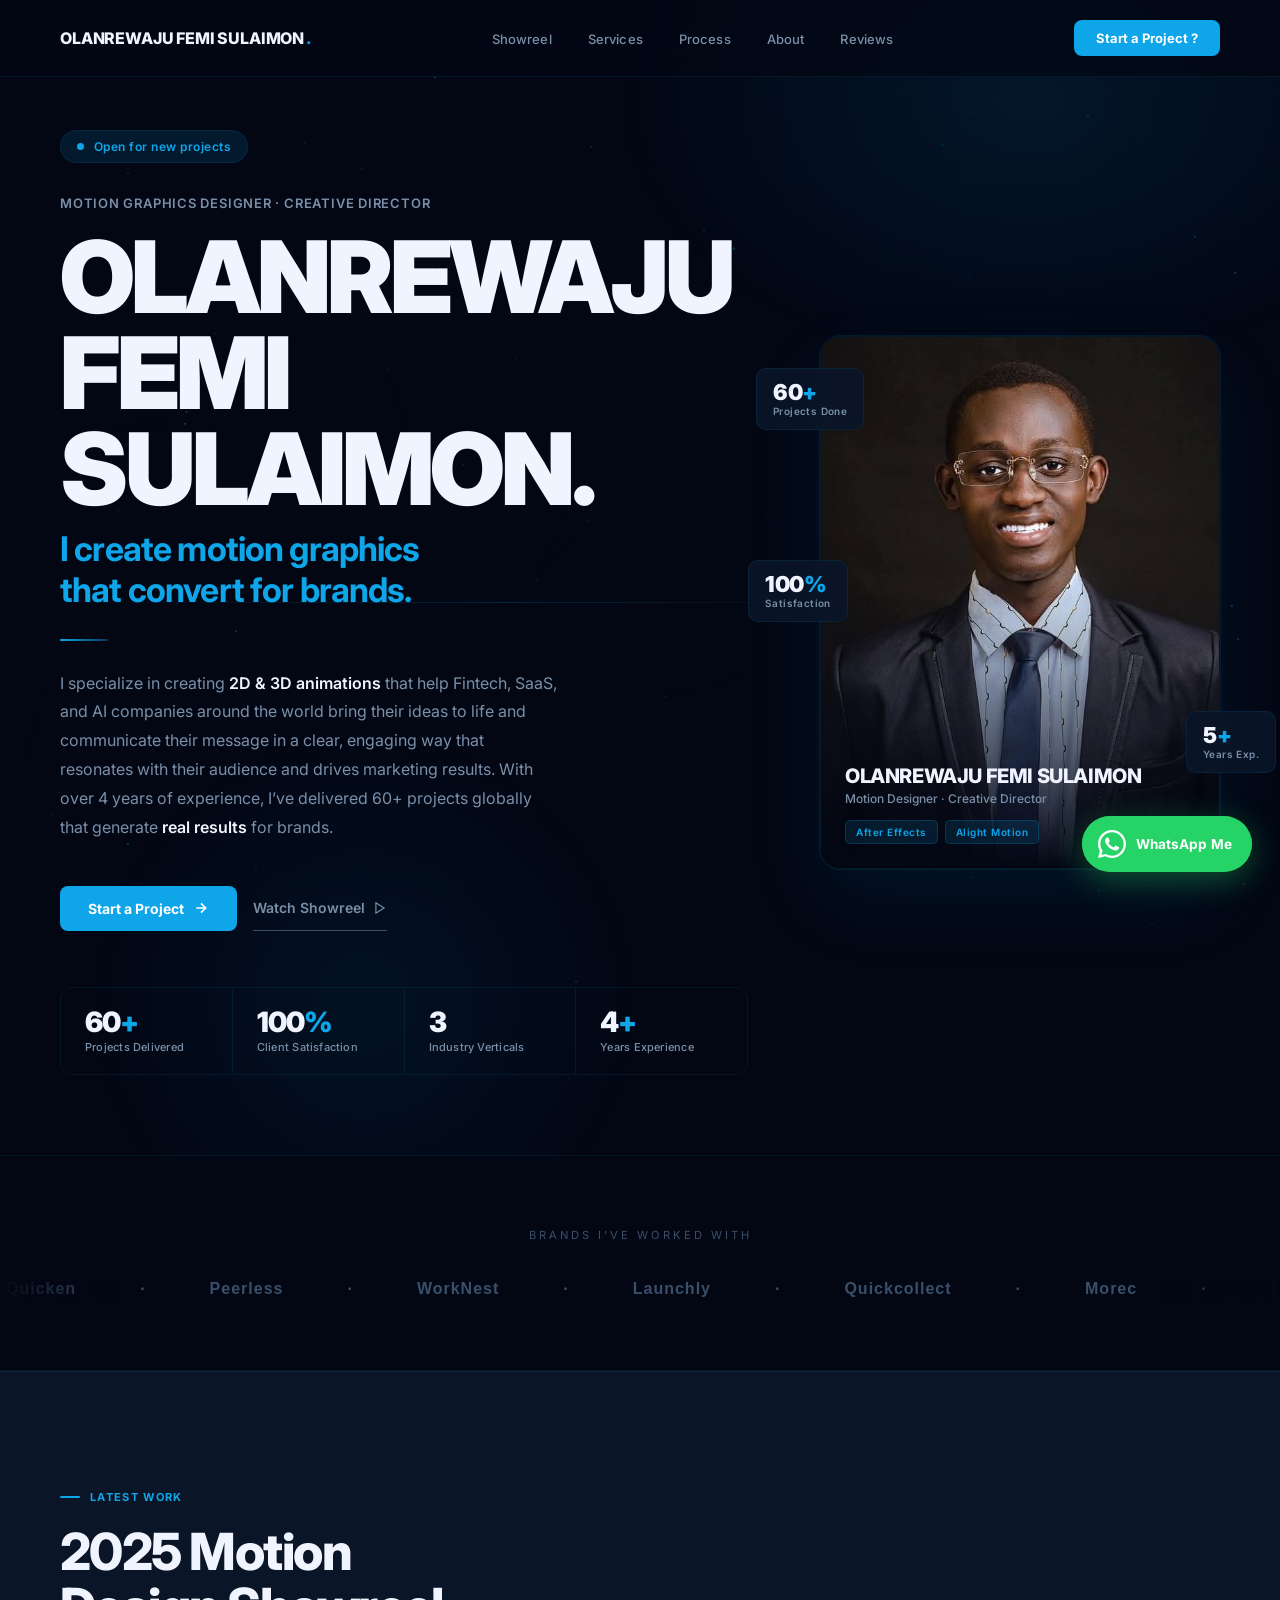
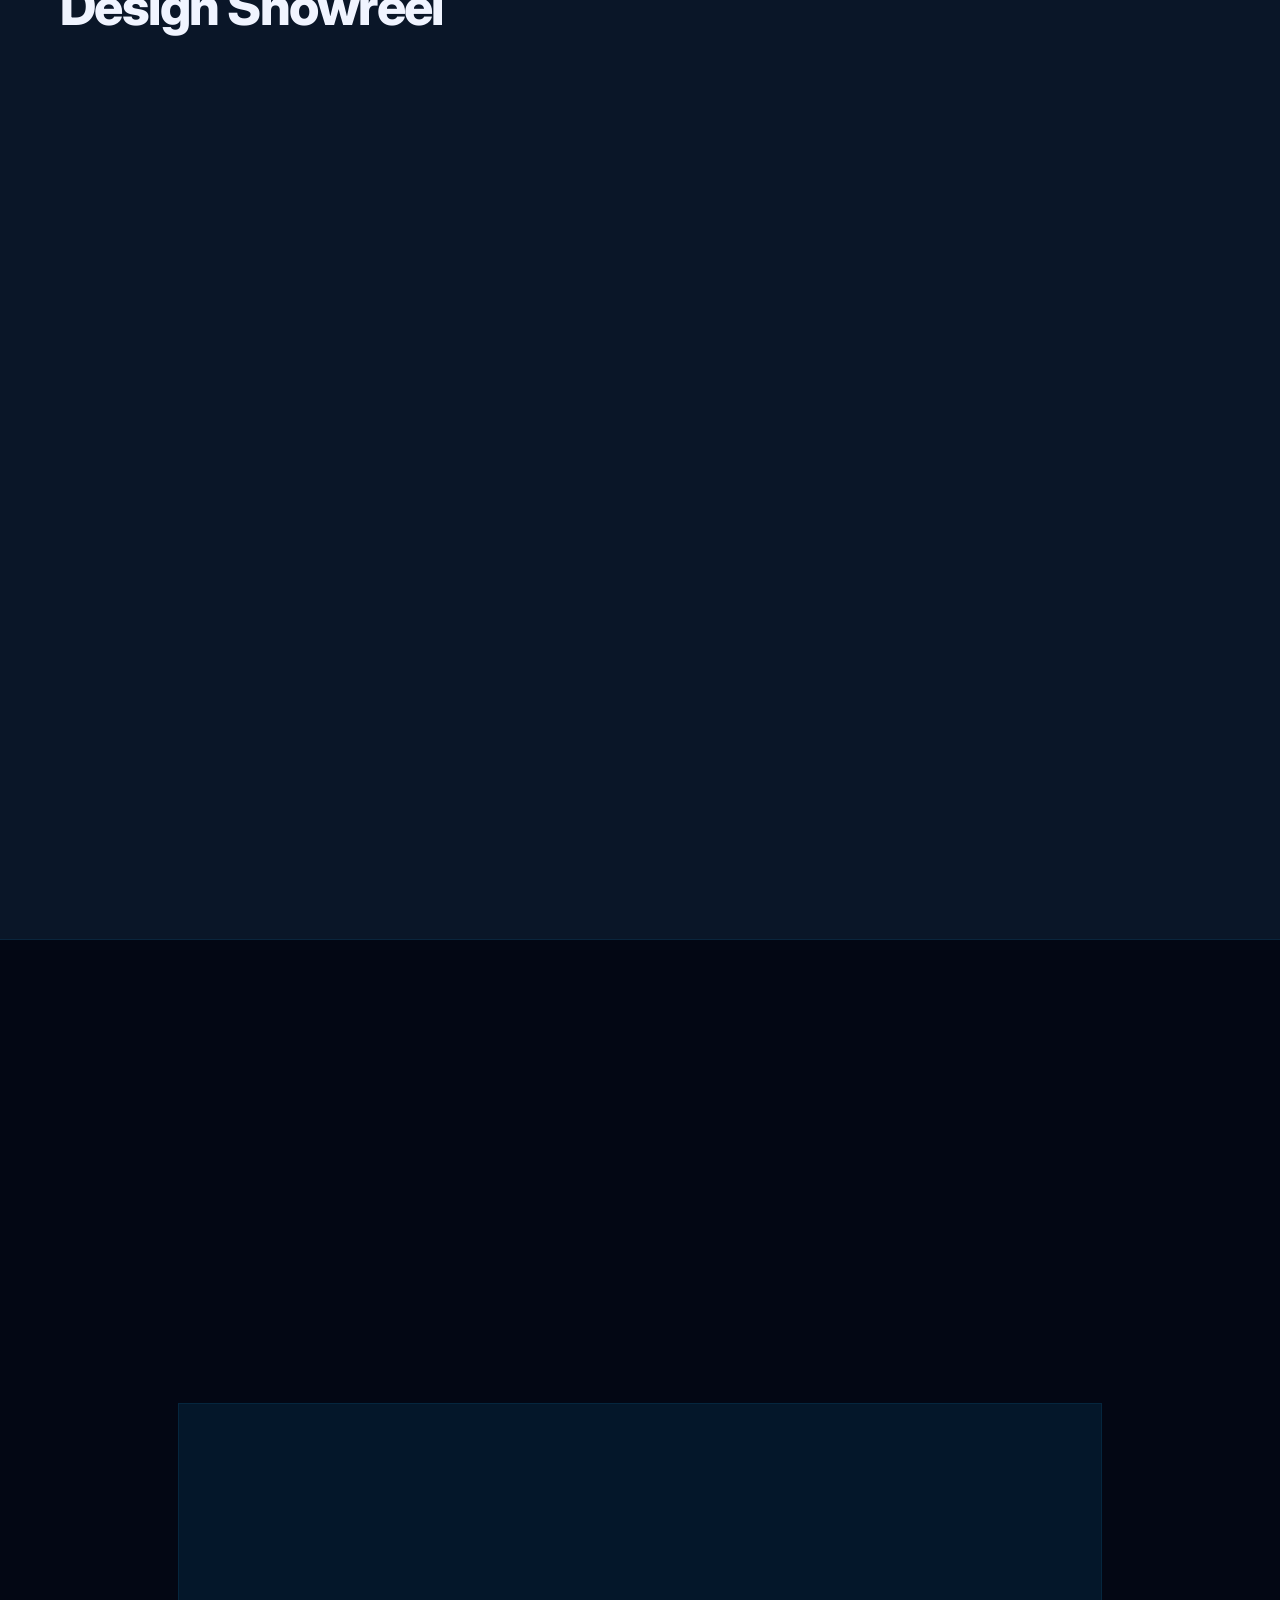
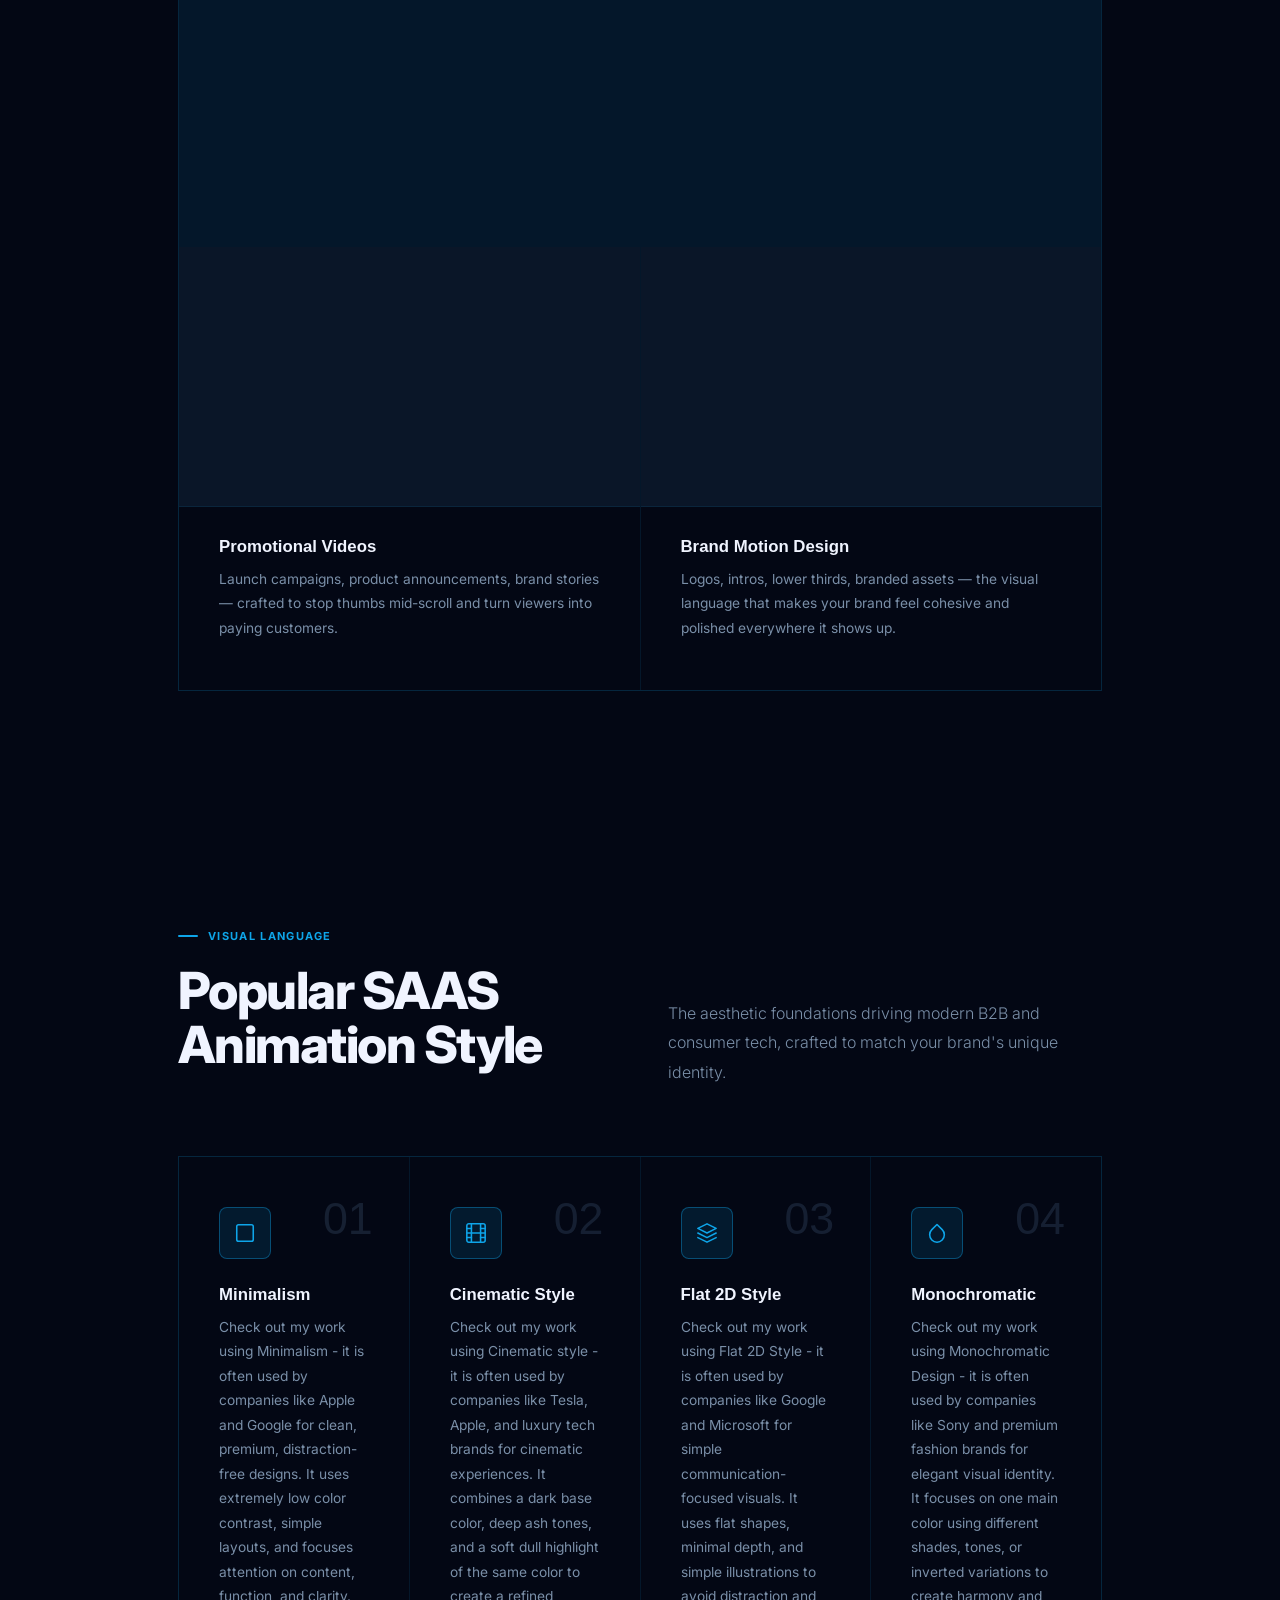
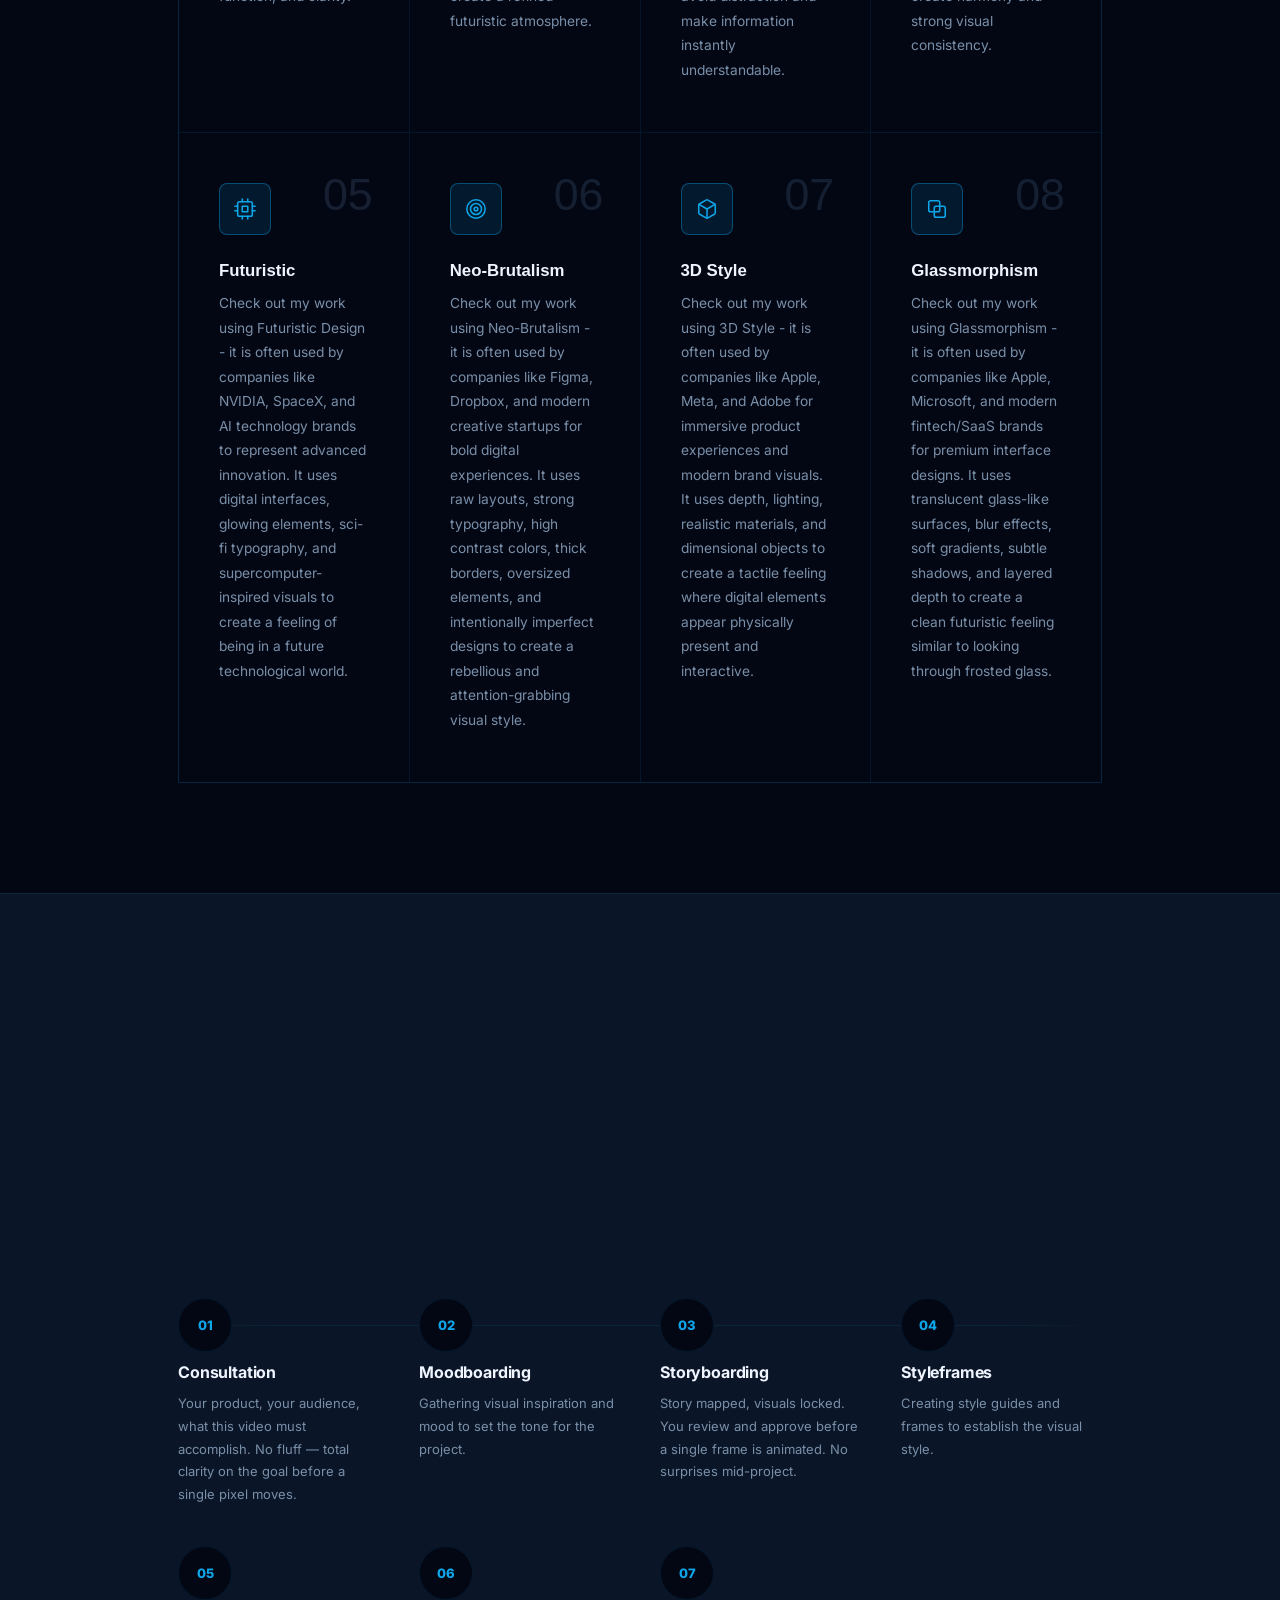
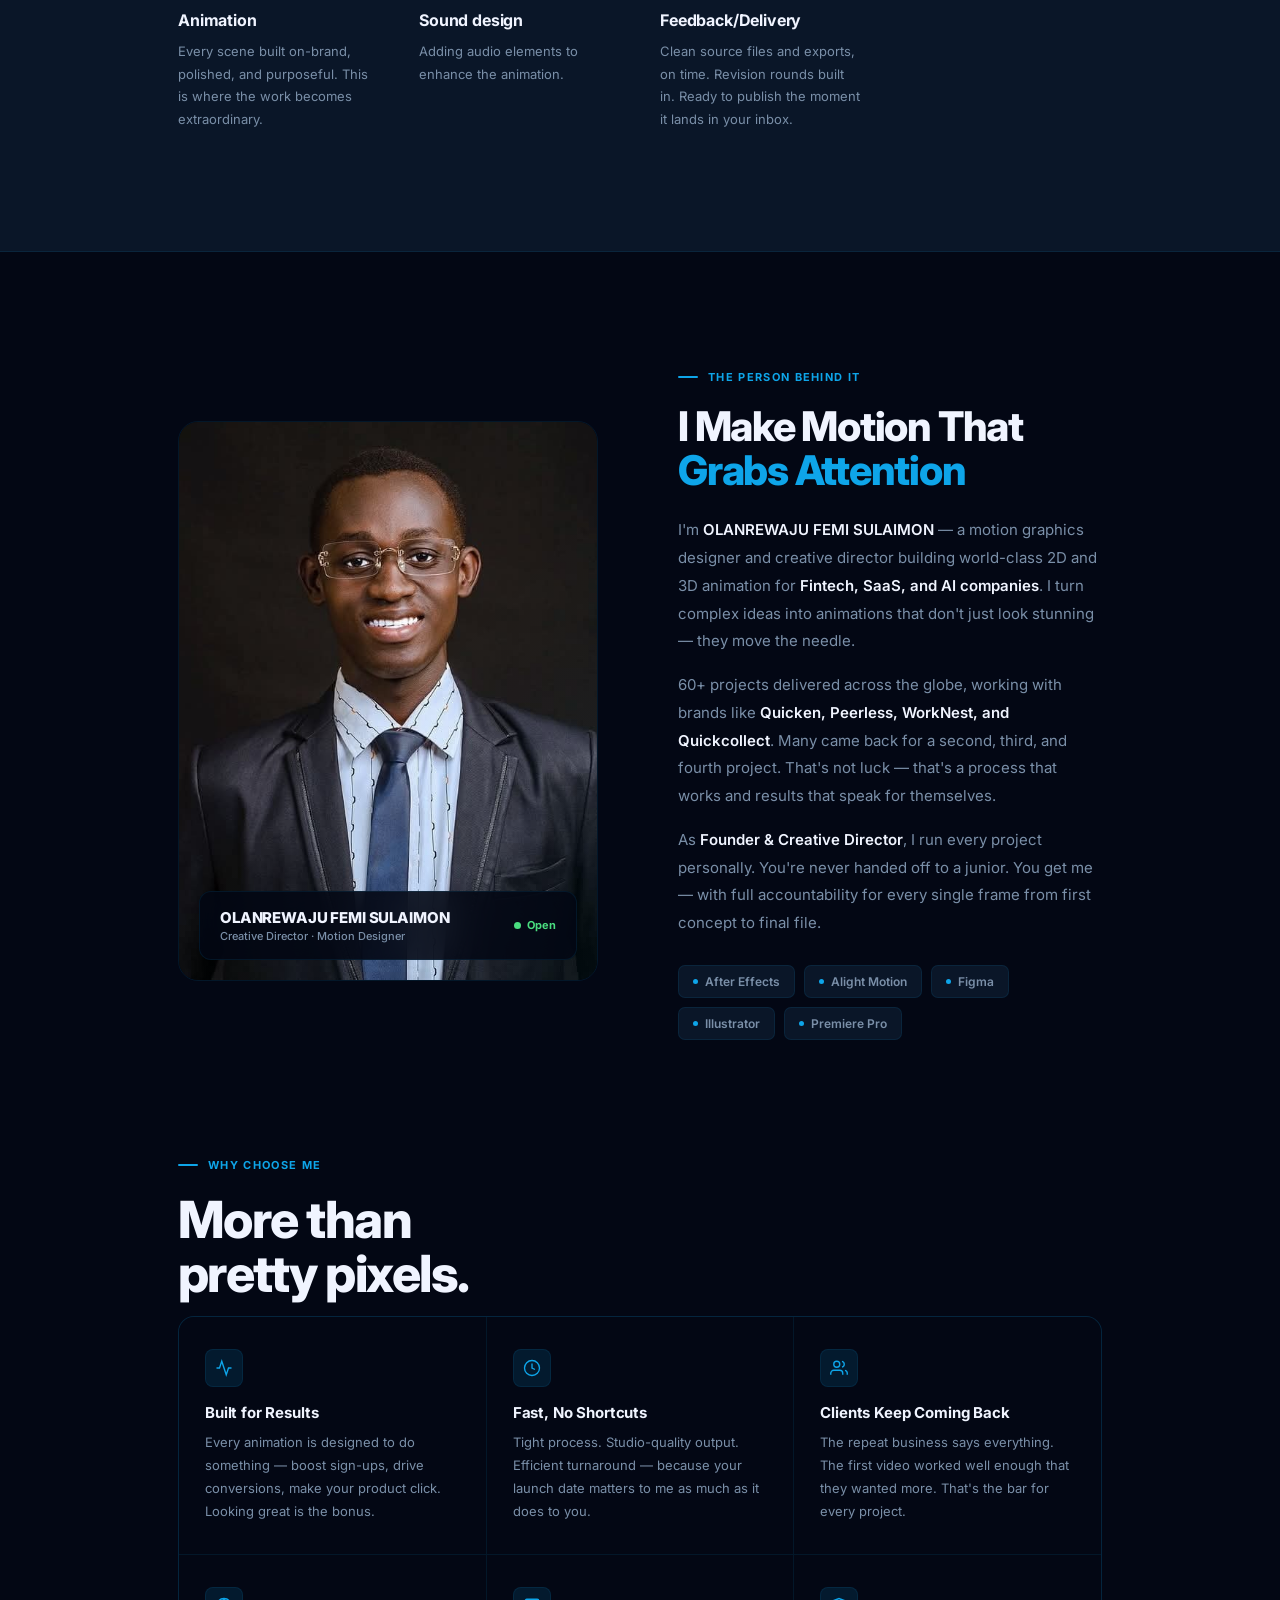
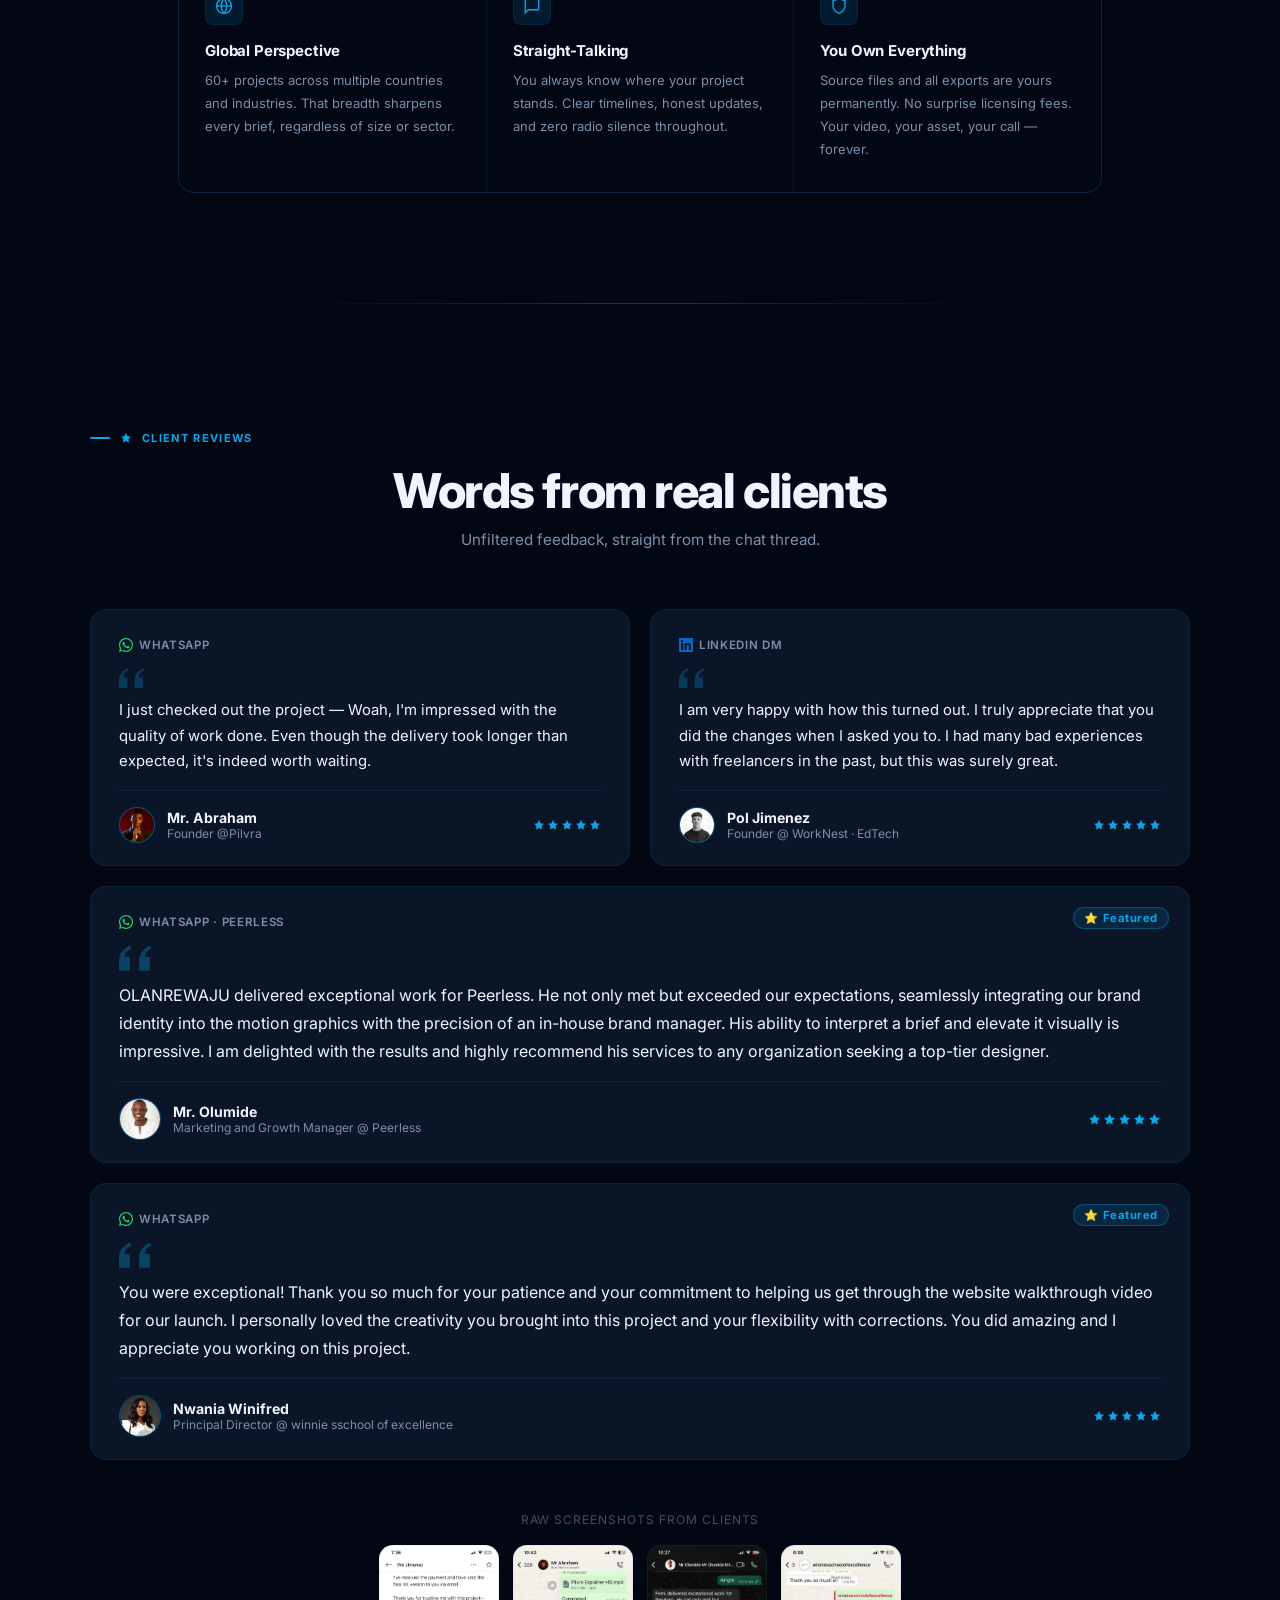
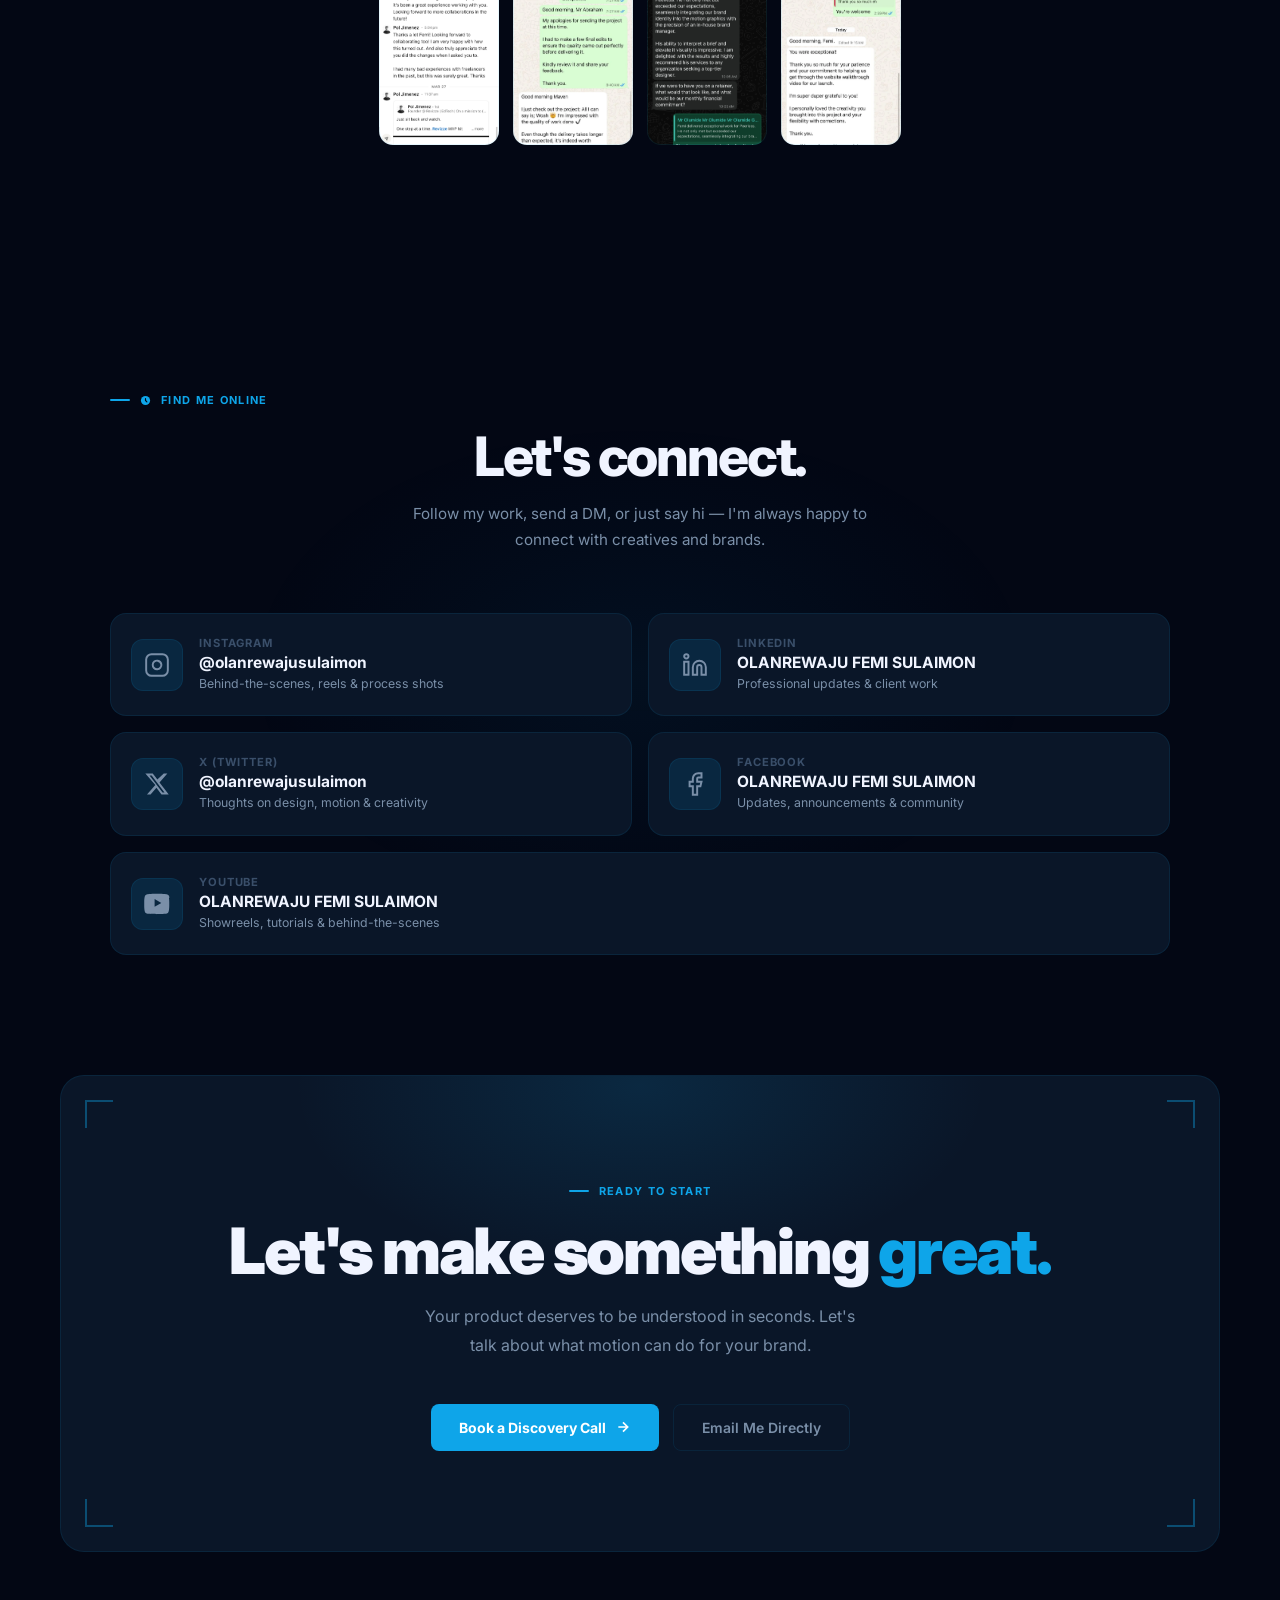
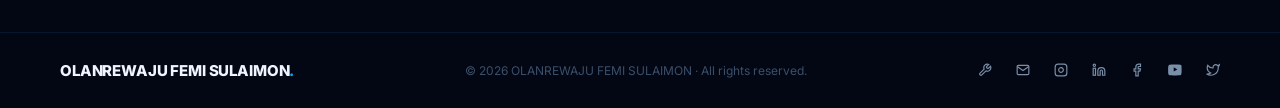
==== commit f91a5c23: "Remove custom cursor from all pages" ====
--- a/index.html
+++ b/index.html
@@ -1,2474 +1,2386 @@
-<!DOCTYPE html>-
-<html lang="en">-
--
-<head>-
-    <meta charset="UTF-8">-
-    <meta name="viewport" content="width=device-width, initial-scale=1.0">-
-    <title>OLANREWAJU FEMI SULAIMON | Motion Graphics Designer | 2D & 3D Animation for SaaS, Fintech & AI</title>-
-    <meta name="description"-
-        content=" motion graphics designer helping SaaS, Fintech and AI brands with 2D & 3D animation, explainer videos and brand motion across Nigeria and Africa.">-
-    <meta name="keywords"-
-        content="motion graphics designer, motion graphics designer Nigeria, motion graphics designer Africa, 2D animation, 3D animation, explainer videos, brand motion design, SaaS animation, Fintech animation, AI animation">-
-    <meta name="author" content="OLANREWAJU FEMI SULAIMON">-
-    <meta name="robots" content="index, follow">-
-    <meta name="geo.region" content="NG-LAG">-
-    <meta name="geo.placename" content="Lagos, Nigeria">-
-    <link rel="canonical" href="https://lanrysot.github.io/literate-dollop/">-
-    <link rel="shortcut icon" href="./IMG_4387.webp" type="image/webp">-
-    <link rel="preconnect" href="https://fonts.googleapis.com">-
-    <link href="https://fonts.googleapis.com/css2?family=Inter:wght@300;400;500;600;700;800;900&display=swap"-
-        rel="stylesheet">-
-    <link rel="preconnect" href="https://fast.wistia.com">-
-    <link rel="dns-prefetch" href="//www.youtube.com">-
-    <link rel="dns-prefetch" href="//lanrysot.github.io/literate-dollop">-
-    <link rel="stylesheet" href="style.css?v=10">-
--
-    <!-- Open Graph / Facebook -->-
-    <meta property="og:type" content="website">-
-    <meta property="og:url" content="https://lanrysot.github.io/literate-dollop/">-
-    <meta property="og:title" content="OLANREWAJU FEMI SULAIMON | Motion Graphics Designer">-
-    <meta property="og:description"-
-        content="Motion graphics designer helping SaaS, Fintech and AI brands with 2D & 3D animation, explainer videos and brand motion across Nigeria and Africa.">-
-    <meta property="og:site_name" content="OLANREWAJU FEMI SULAIMON">-
-    <meta property="og:image" content="https://lanrysot.github.io/literate-dollop/IMG_4387.PNG">-
--
-    <!-- Twitter -->-
-    <meta property="twitter:card" content="summary_large_image">-
-    <meta property="twitter:url" content="https://lanrysot.github.io/literate-dollop/">-
-    <meta property="twitter:title" content="OLANREWAJU FEMI SULAIMON | Motion Graphics Designer">-
-    <meta property="twitter:description"-
-        content="Motion graphics designer helping SaaS, Fintech and AI brands with 2D & 3D animation, explainer videos and brand motion across Nigeria and Africa.">-
-    <meta property="twitter:image" content="https://lanrysot.github.io/literate-dollop/IMG_4387.PNG">-
-    <meta property="twitter:site" content="@olanrewajusulaimon">-
--
-    <style>-
-    </style>-
--
-    <!-- Structured Data -->-
-    <script type="application/ld+json">-
-  {-
-    "@context": "https://schema.org",-
-    "@type": "Person",-
-    "name": "OLANREWAJU FEMI SULAIMON",-
-    "jobTitle": "Motion Graphics Designer & Creative Director",-
-    "description": "World-class 2D & 3D animation for Fintech, SaaS, and AI companies. 60+ projects delivered globally.",-
-    "url": "https://lanrysot.github.io/literate-dollop/",-
-    "image": "https://lanrysot.github.io/literate-dollop/IMG_4387.PNG",-
-    "address": {-
-      "@type": "PostalAddress",-
-      "addressLocality": "Lagos",-
-      "addressCountry": "NG"-
-    },-
-    "areaServed": [-
-      {-
-        "@type": "Country",-
-        "name": "Nigeria"-
-      },-
-      {-
-        "@type": "GeoShape",-
-        "name": "Africa"-
-      }-
-    ],-
-    "sameAs": [-
-      "https://mainstack.com/OLANREWAJU_SULAIMON",-
-      "https://www.youtube.com/@OLANREWAJU SULAIMON",-
-      "https://www.instagram.com/OLANREWAJU SULAIMON_/",-
-      "https://ng.linkedin.com/in/OLANREWAJU-SULAIMON-ab044a273",-
-      "https://www.facebook.com/100069894327069/",-
-      "https://x.com/OLANREWAJU SULAIMON_"-
-    ],-
-    "knowsAbout": ["Motion Graphics", "2D Animation", "3D Animation", "After Effects", "Blender", "Alight Motion"]-
-  }-
-  </script>-
-    <script type="application/ld+json">-
-    {-
-      "@context": "https://schema.org",-
-      "@type": "LocalBusiness",-
-      "name": "OLANREWAJU FEMI SULAIMON",-
-      "url": "https://lanrysot.github.io/literate-dollop/",-
-      "logo": "https://lanrysot.github.io/literate-dollop/IMG_4387.PNG",-
-      "image": "https://lanrysot.github.io/literate-dollop/IMG_4387.PNG",-
-      "description": "A  motion graphics business creating 2D & 3D animation, explainer videos, and brand motion for SaaS, Fintech, and AI companies across Nigeria and Africa.",-
-      "address": {-
-        "@type": "PostalAddress",-
-        "addressLocality": "Lagos",-
-        "addressCountry": "NG"-
-      },-
-      "telephone": "+2349048802994",-
-      "areaServed": ["Nigeria", "Africa"],-
-      "sameAs": [-
-        "https://mainstack.com/OLANREWAJU_SULAIMON",-
-        "https://www.youtube.com/@OLANREWAJU SULAIMON",-
-        "https://www.instagram.com/OLANREWAJU SULAIMON_/",-
-        "https://ng.linkedin.com/in/OLANREWAJU-SULAIMON-ab044a273",-
-        "https://www.facebook.com/100069894327069/",-
-        "https://x.com/OLANREWAJU SULAIMON_"-
-      ],-
-      "contactPoint": [{-
-        "@type": "ContactPoint",-
-        "contactType": "Customer Service",-
-        "email": "olanrewajusulaimon3@gmail.com",-
-        "telephone": "+2349048802994",-
-        "areaServed": "NG",-
-        "availableLanguage": ["English"]-
-      }]-
-    }-
-    </script>-
-    <!-- Google tag (gtag.js) -->-
-    <script>-
-        window.dataLayer = window.dataLayer || [];-
-        function gtag() { dataLayer.push(arguments); }-
-        gtag('js', new Date());-
--
-        gtag('config', 'G-P2E0NEBDM4');-
-    </script>-
-    <!-- WebSite structured data to help search engines surface sitelinks -->-
-    <script type="application/ld+json">-
-            {-
-                "@context": "https://schema.org",-
-                "@type": "WebSite",-
-                "url": "https://lanrysot.github.io/literate-dollop/",-
-                "name": "OLANREWAJU FEMI SULAIMON",-
-                "hasPart": [-
-                    { "@type": "SiteNavigationElement", "name": "Showreel", "url": "https://lanrysot.github.io/literate-dollop/#reel" },-
-                    { "@type": "SiteNavigationElement", "name": "Services", "url": "https://lanrysot.github.io/literate-dollop/#services" },-
-                    { "@type": "SiteNavigationElement", "name": "Process", "url": "https://lanrysot.github.io/literate-dollop/#process" },-
-                    { "@type": "SiteNavigationElement", "name": "About", "url": "https://lanrysot.github.io/literate-dollop/#about" },-
-                    { "@type": "SiteNavigationElement", "name": "Reviews", "url": "https://lanrysot.github.io/literate-dollop/#reviews" },-
-                    { "@type": "SiteNavigationElement", "name": "Portfolio", "url": "https://lanrysot.github.io/literate-dollop/portfolio.html" },-
-                    { "@type": "SiteNavigationElement", "name": "Connect", "url": "https://lanrysot.github.io/literate-dollop/#connect" }-
-                ]-
-            }-
-            </script>-
-</head>-
--
-<body>-
--
-    <div id="cur"></div>-
-    <div id="ring"></div>-
-    <canvas id="bgc"></canvas>-
-    <!-- NAV -->-
-    <nav id="nav">-
-        <a href="#" class="nav-logo">OLANREWAJU FEMI SULAIMON<span class="dot">.</span></a>-
-        <ul class="nav-links">-
-            <li><a href="#reel">Showreel</a></li>-
-            <li><a href="#services">Services</a></li>-
-            <li><a href="#process">Process</a></li>-
-            <li><a href="#about">About</a></li>-
-            <li><a href="#reviews">Reviews</a></li>-
-        </ul>-
-        <a href="https://cal.com/OLANREWAJU-SULAIMON" class="nav-cta">Start a Project ?</a>-
-        <button class="mobile-menu-btn" id="mobileMenuBtn">-
-            <span></span>-
-            <span></span>-
-            <span></span>-
-        </button>-
-    </nav>-
-    <div class="mobile-menu" id="mobileMenu">-
-        <div class="mobile-menu-inner">-
-            <a href="#" class="mobile-logo">OLANREWAJU<span class="dot">.</span></a>-
-            <ul class="mobile-nav-ul">-
-                <li><a href="#reel" class="mob-link">Showreel</a></li>-
-                <li><a href="#services" class="mob-link">Services</a></li>-
-                <li><a href="#process" class="mob-link">Process</a></li>-
-                <li><a href="#about" class="mob-link">About</a></li>-
-                <li><a href="#reviews" class="mob-link">Reviews</a></li>-
-            </ul>-
-            <a href="https://cal.com/OLANREWAJU-SULAIMON" class="mobile-cta">Start a Project</a>-
-        </div>-
-    </div>-
--
-    <!-- -- HERO ---------------------------------- -->-
-    <section class="hero">-
-        <div class="hero-stars"></div>-
-        <div class="hero-nebula nebula-1"></div>-
-        <div class="hero-nebula nebula-2"></div>-
-        <div class="hero-scan"></div>-
--
-        <div class="hero-inner">-
-            <!-- Left -->-
-            <div class="hero-content">-
-                <div class="hero-badge">-
-                    <div class="badge-dot"></div>-
-                    <span>Open for new projects</span>-
-                </div>-
--
-                <p class="hero-eyebrow">Motion Graphics Designer · Creative Director</p>-
--
-                <h1 class="hero-name">OLANREWAJU FEMI<br>SULAIMON.</h1>-
--
-                <p class="hero-role">I create motion graphics <br>that convert for brands.</p>-
--
-                <div class="hero-divider"></div>-
--
-                <p class="hero-desc">-
-                    I specialize in creating <strong>2D &amp; 3D animations</strong> that help Fintech, SaaS, and AI-
-                    companies around the world bring their ideas to life and communicate their message in a-
-                    clear,-
-                    engaging way that resonates with their audience and drives marketing results.-
--
-                    With over 4 years of experience, I’ve delivered 60+ projects globally that generate <strong>real-
-                        results</strong> for brands.-
-                </p>-
--
-                <div class="hero-actions">-
-                    <a href="https://cal.com/OLANREWAJU-SULAIMON" class="btn-p">-
-                        Start a Project-
-                        <svg width="16" height="16" viewBox="0 0 24 24" fill="none" stroke="currentColor"-
-                            stroke-width="2.5">-
-                            <path d="M5 12h14M12 5l7 7-7 7" />-
-                        </svg>-
-                    </a>-
-                    <a href="#reel" class="btn-s">-
-                        Watch Showreel-
-                        <svg width="14" height="14" viewBox="0 0 24 24" fill="none" stroke="currentColor"-
-                            stroke-width="2">-
-                            <polygon points="5 3 19 12 5 21 5 3" />-
-                        </svg>-
-                    </a>-
-                </div>-
--
-                <div class="hero-stats">-
-                    <div class="h-stat">-
-                        <div class="h-stat-num">60<span class="ac">+</span></div>-
-                        <div class="h-stat-label">Projects Delivered</div>-
-                    </div>-
-                    <div class="h-stat">-
-                        <div class="h-stat-num">100<span class="ac">%</span></div>-
-                        <div class="h-stat-label">Client Satisfaction</div>-
-                    </div>-
-                    <div class="h-stat">-
-                        <div class="h-stat-num">3</div>-
-                        <div class="h-stat-label">Industry Verticals</div>-
-                    </div>-
-                    <div class="h-stat">-
-                        <div class="h-stat-num">4<span class="ac">+</span></div>-
-                        <div class="h-stat-label">Years Experience</div>-
-                    </div>-
-                </div>-
-            </div>-
--
-            <!-- Right: portrait -->-
-            <div class="hero-card">-
-                <div class="fc fc1">-
-                    <div class="fc-num">60<span class="ac">+</span></div>-
-                    <div class="fc-lbl">Projects Done</div>-
-                </div>-
-                <div class="fc fc2">-
-                    <div class="fc-num">100<span class="ac">%</span></div>-
-                    <div class="fc-lbl">Satisfaction</div>-
-                </div>-
-                <div class="fc fc3">-
-                    <div class="fc-num">5<span class="ac">+</span></div>-
-                    <div class="fc-lbl">Years Exp.</div>-
-                </div>-
--
-                <div class="portrait-frame">-
-                    <picture>-
-                        <source srcset="./OLANREWAJU-PICS.jpg.webp" type="image/webp">-
-                        <img src="./OLANREWAJU-PICS.jpg.webp" alt="OLANREWAJU FEMI SULAIMON" class="portrait-img">-
-                    </picture>-
-                    <div class="portrait-info">-
-                        <div class="portrait-name">OLANREWAJU FEMI SULAIMON</div>-
-                        <div class="portrait-title">Motion Designer · Creative Director</div>-
-                        <div class="portrait-tools">-
-                            <span>After Effects</span>-
-                            <span>Alight Motion</span>-
-                        </div>-
-                    </div>-
-                </div>-
-            </div>-
-        </div>-
-    </section>-
--
--
--
-    <!-- BRANDS MARQUEE -->-
--
-    <section id="brands">-
-        <p class="blbl rv">Brands I've worked with</p>-
-        <div class="mwrap">-
-            <div class="mtrack">-
-                <span class="bi">Quicken</span><span class="bi">·</span><span class="bi">Peerless</span><span-
-                    class="bi">·</span><span class="bi">WorkNest</span><span class="bi">·</span><span-
-                    class="bi">Launchly</span><span class="bi">·</span><span class="bi">Quickcollect</span><span-
-                    class="bi">·</span>-
-                <span class="bi">Morec</span><span class="bi">·</span> <span class="bi">GTBank</span><span-
-                    class="bi">·</span>-
-                <span class="bi">Ucee</span><span class="bi">·</span><span class="bi">Quicken</span><span-
-                    class="bi">·</span><span class="bi">Peerless</span><span class="bi">·</span><span-
-                    class="bi">WorkNest</span><span class="bi">·</span><span class="bi">Launchly</span><span-
-                    class="bi">·</span><span class="bi">Quickcollect</span><span class="bi">·</span><span-
-                    class="bi">Morec</span><span class="bi">·</span><span class="bi">Ucee</span><span-
-                    class="bi">·</span>-
-            </div>-
-        </div>-
-    </section>-
--
--
-    <!-- -- SHOWREEL ------------------------------- -->-
-    <section class="showreel-sec" id="reel">-
-        <div class="r"><span class="sec-tag">Latest Work</span></div>-
-        <div class="r">-
-            <h2 class="sec-title">2025 Motion<br>Design Showreel</h2>-
-        </div>-
-        <div class="r">-
-            <p class="sec-sub" style="margin-bottom:44px;">Three minutes. Every style. This is what 60+ projects of-
-                relentless-
-                craft looks like distilled into a single reel.</p>-
-        </div>-
--
-        <div class="r">-
-            <div class="reel-stage">-
-                <div class="vshell rv d1">-
-                    <span class="phc tl"></span><span class="phc tr"></span>-
-                    <span class="phc bl"></span><span class="phc br"></span>-
-                    <script src="https://fast.wistia.com/player.js" async=""></script>-
-                    <script src="https://fast.wistia.com/embed/v8chvf17mi.js" async="" type="module"></script>-
-                    <style>-
-                        wistia-player[media-id='v8chvf17mi']:not(:defined) {-
-                            background: center / contain no-repeat url('https://fast.wistia.com/embed/medias/v8chvf17mi/swatch');-
-                            display: block;-
-                            filter: blur(5px);-
-                            padding-top: 56.25%;-
-                        }-
-                    </style>-
-                    <wistia-player media-id="v8chvf17mi" aspect="1.7777777777777777"-
-                        unique-id="wistia-v8chvf17mi-16"></wistia-player>-
-                </div>-
-            </div>-
-        </div>-
-        <div class="work-cta rv d2">-
-            <p>Want to see more? <strong>Browse the full portfolio.</strong></p>-
-            <a class='btn-p' href='./portfolio.html' target='_blank'>-
-                View All Projects-
-                <svg width="15" height="15" viewBox="0 0 24 24" fill="none" stroke="currentColor" stroke-width="2.5"-
-                    stroke-linecap="round" stroke-linejoin="round">-
-                    <path d="M18 13v6a2 2 0 01-2 2H5a2 2 0 01-2-2V8a2 2 0 012-2h6M15 3h6v6M10 14L21 3" />-
-                </svg>-
-            </a>-
-        </div>-
-    </section>-
--
-    <!-- -- SERVICES -------------------------------- -->-
--
-    <section id="services" class="sec">-
-        <div class="sec-wrap">-
-            <div class="wrap">-
-                <div class="srv-hd">-
-                    <div>-
-                        <div class="eye rv sec-tag">What I Do</div>-
-                        <h2 class="h2 rv d1">Click below to see more types of video<br>based on category</h2>-
-                    </div>-
-                    <p class="srv-desc rv d2">From first concept to final frame, I handle everything. No chasing, no-
-                        confusion,-
-                        just clean, strategic animation that does exactly what you need it to do.</p>-
-                </div>-
-                <div class="srv-grid">-
-                    <a href="./explainer-videos.html" class="sc rv" style="text-decoration:none; display:block;"><span class="snum">01</span>-
-                        <div class="sc-thumb"><iframe width="100%" height="100%" src="https://www.youtube.com/embed/6MFHlMs1VDI" title="Explainer Video" frameborder="0" allow="accelerometer; autoplay; clipboard-write; encrypted-media; gyroscope; picture-in-picture; web-share" allowfullscreen style="pointer-events: none;"></iframe>-
-                        <div class="sc-overlay">-
-                            <div class="sc-view-btn">Click to see more videos <svg width="14" height="14" viewBox="0 0 24 24" fill="none" stroke="currentColor" stroke-width="2.5" stroke-linecap="round" stroke-linejoin="round"><path d="M5 12h14M12 5l7 7-7 7" /></svg></div>-
-                        </div></div>-
-                        <p class="sn">Explainer Videos</p>-
-                        <p class="sd">Got a product that's hard to explain? I break it down into a clear, visual story-
-                            your audience-
-                            gets immediately — and actually remembers.</p></a>-
-                    <a href="./product-demos.html" class="sc rv d1" style="text-decoration:none; display:block;"><span class="snum">02</span>-
-                        <div class="sc-thumb"><iframe width="100%" height="100%" src="https://www.youtube.com/embed/qTlMXHLpK5s" title="Product Demo" frameborder="0" allow="accelerometer; autoplay; clipboard-write; encrypted-media; gyroscope; picture-in-picture; web-share" allowfullscreen style="pointer-events: none;"></iframe>-
-                        <div class="sc-overlay">-
-                            <div class="sc-view-btn">Click to see more videos <svg width="14" height="14" viewBox="0 0 24 24" fill="none" stroke="currentColor" stroke-width="2.5" stroke-linecap="round" stroke-linejoin="round"><path d="M5 12h14M12 5l7 7-7 7" /></svg></div>-
-                        </div></div>-
-                        <p class="sn">Product Demos</p>-
-                        <p class="sd">Show your product in its best light. Animated demos that highlight the value,-
-                            guide the eye,-
-                            and-
-                            make buying feel obvious.</p></a>-
-                    -
-                    <a href="./promotional-videos.html" class="sc rv d3" style="text-decoration:none; display:block;"><span class="snum">03</span>-
-                        <div class="sc-thumb"><iframe width="100%" height="100%" src="https://www.youtube.com/embed/GgAtYsD3Xbo" title="Promotional Video" frameborder="0" allow="accelerometer; autoplay; clipboard-write; encrypted-media; gyroscope; picture-in-picture; web-share" allowfullscreen style="pointer-events: none;"></iframe>-
-                        <div class="sc-overlay">-
-                            <div class="sc-view-btn">Click to see more videos <svg width="14" height="14" viewBox="0 0 24 24" fill="none" stroke="currentColor" stroke-width="2.5" stroke-linecap="round" stroke-linejoin="round"><path d="M5 12h14M12 5l7 7-7 7" /></svg></div>-
-                        </div></div>-
-                        <p class="sn">Promotional Videos</p>-
-                        <p class="sd">Launch campaigns, product announcements, brand stories — crafted to stop thumbs-
-                            mid-scroll and-
-                            turn viewers into paying customers.</p></a>-
-                    -
-                    <a href="./brand-motion-design.html" class="sc rv d5" style="text-decoration:none; display:block;"><span class="snum">04</span>-
-                        <div class="sc-thumb"><iframe width="100%" height="100%" src="https://www.youtube.com/embed/8qqgFdPYB-8" title="Brand Motion Design" frameborder="0" allow="accelerometer; autoplay; clipboard-write; encrypted-media; gyroscope; picture-in-picture; web-share" allowfullscreen style="pointer-events: none;"></iframe>-
-                        <div class="sc-overlay">-
-                            <div class="sc-view-btn">Click to see more videos <svg width="14" height="14" viewBox="0 0 24 24" fill="none" stroke="currentColor" stroke-width="2.5" stroke-linecap="round" stroke-linejoin="round"><path d="M5 12h14M12 5l7 7-7 7" /></svg></div>-
-                        </div></div>-
-                        <p class="sn">Brand Motion Design</p>-
-                        <p class="sd">Logos, intros, lower thirds, branded assets — the visual language that makes your-
-                            brand feel-
-                            cohesive and polished everywhere it shows up.</p></a>-
-                </div>-
-            </div>-
-        </div>-
--
-    </section>-
--
-    <!-- -- PROCESS ---------------------------------- -->-
-        <!-- -- STYLES ---------------------------------- -->-
-    <section id="animation-styles" class="sec">-
-        <div class="sec-wrap">-
-            <div class="wrap">-
-                <div class="srv-hd">-
-                    <div>-
-                        <div class="eye rv sec-tag">Visual Language</div>-
-                        <h2 class="h2 rv d1">Popular SAAS<br>Animation Style</h2>-
-                    </div>-
-                    <p class="srv-desc rv d2">The aesthetic foundations driving modern B2B and consumer tech, crafted to match your brand's unique identity.</p>-
-                </div>-
-                <div class="styles-grid">-
-                    <div class="sc rv">-
-                        <span class="snum">01</span>-
-                        <div class="si"><svg viewBox="0 0 24 24" fill="none" stroke="currentColor" stroke-width="2" stroke-linecap="round" stroke-linejoin="round"><rect x="3" y="3" width="18" height="18" rx="2" ry="2"></rect></svg></div>-
-                        <p class="sn">Minimalism</p>-
-                        <p class="sd">Check out my work using Minimalism - it is often used by companies like Apple and Google for clean, premium, distraction-free designs. It uses extremely low color contrast, simple layouts, and focuses attention on content, function, and clarity.</p>-
-                    </div>-
-                    <div class="sc rv d1">-
-                        <span class="snum">02</span>-
-                        <div class="si"><svg viewBox="0 0 24 24" fill="none" stroke="currentColor" stroke-width="2" stroke-linecap="round" stroke-linejoin="round"><rect x="2" y="2" width="20" height="20" rx="2.18" ry="2.18"></rect><line x1="7" y1="2" x2="7" y2="22"></line><line x1="17" y1="2" x2="17" y2="22"></line><line x1="2" y1="12" x2="22" y2="12"></line><line x1="2" y1="7" x2="7" y2="7"></line><line x1="2" y1="17" x2="7" y2="17"></line><line x1="17" y1="17" x2="22" y2="17"></line><line x1="17" y1="7" x2="22" y2="7"></line></svg></div>-
-                        <p class="sn">Cinematic Style</p>-
-                        <p class="sd">Check out my work using Cinematic style - it is often used by companies like Tesla, Apple, and luxury tech brands for cinematic experiences. It combines a dark base color, deep ash tones, and a soft dull highlight of the same color to create a refined futuristic atmosphere.</p>-
-                    </div>-
-                    <div class="sc rv d2">-
-                        <span class="snum">03</span>-
-                        <div class="si"><svg viewBox="0 0 24 24" fill="none" stroke="currentColor" stroke-width="2" stroke-linecap="round" stroke-linejoin="round"><polygon points="12 2 2 7 12 12 22 7 12 2"></polygon><polyline points="2 17 12 22 22 17"></polyline><polyline points="2 12 12 17 22 12"></polyline></svg></div>-
-                        <p class="sn">Flat 2D Style</p>-
-                        <p class="sd">Check out my work using Flat 2D Style - it is often used by companies like Google and Microsoft for simple communication-focused visuals. It uses flat shapes, minimal depth, and simple illustrations to avoid distraction and make information instantly understandable.</p>-
-                    </div>-
-                    <div class="sc rv d3">-
-                        <span class="snum">04</span>-
-                        <div class="si"><svg viewBox="0 0 24 24" fill="none" stroke="currentColor" stroke-width="2" stroke-linecap="round" stroke-linejoin="round"><path d="M12 2.69l5.66 5.66a8 8 0 1 1-11.31 0z"></path></svg></div>-
-                        <p class="sn">Monochromatic</p>-
-                        <p class="sd">Check out my work using Monochromatic Design - it is often used by companies like Sony and premium fashion brands for elegant visual identity. It focuses on one main color using different shades, tones, or inverted variations to create harmony and strong visual consistency.</p>-
-                    </div>-
-                    <div class="sc rv d4">-
-                        <span class="snum">05</span>-
-                        <div class="si"><svg viewBox="0 0 24 24" fill="none" stroke="currentColor" stroke-width="2" stroke-linecap="round" stroke-linejoin="round"><rect x="4" y="4" width="16" height="16" rx="2" ry="2"></rect><rect x="9" y="9" width="6" height="6"></rect><line x1="9" y1="1" x2="9" y2="4"></line><line x1="15" y1="1" x2="15" y2="4"></line><line x1="9" y1="20" x2="9" y2="23"></line><line x1="15" y1="20" x2="15" y2="23"></line><line x1="20" y1="9" x2="23" y2="9"></line><line x1="20" y1="14" x2="23" y2="14"></line><line x1="1" y1="9" x2="4" y2="9"></line><line x1="1" y1="14" x2="4" y2="14"></line></svg></div>-
-                        <p class="sn">Futuristic</p>-
-                        <p class="sd">Check out my work using Futuristic Design - it is often used by companies like NVIDIA, SpaceX, and AI technology brands to represent advanced innovation. It uses digital interfaces, glowing elements, sci-fi typography, and supercomputer-inspired visuals to create a feeling of being in a future technological world.</p>-
-                    </div>-
-                    <div class="sc rv d5">-
-                        <span class="snum">06</span>-
-                        <div class="si"><svg viewBox="0 0 24 24" fill="none" stroke="currentColor" stroke-width="2" stroke-linecap="round" stroke-linejoin="round"><circle cx="12" cy="12" r="10"></circle><circle cx="12" cy="12" r="6"></circle><circle cx="12" cy="12" r="2"></circle></svg></div>-
-                        <p class="sn">Neo-Brutalism</p>-
-                        <p class="sd">Check out my work using Neo-Brutalism - it is often used by companies like Figma, Dropbox, and modern creative startups for bold digital experiences. It uses raw layouts, strong typography, high contrast colors, thick borders, oversized elements, and intentionally imperfect designs to create a rebellious and attention-grabbing visual style.</p>-
-                    </div>-
-                    <div class="sc rv d6">-
-                        <span class="snum">07</span>-
-                        <div class="si"><svg viewBox="0 0 24 24" fill="none" stroke="currentColor" stroke-width="2" stroke-linecap="round" stroke-linejoin="round"><path d="M21 16V8a2 2 0 0 0-1-1.73l-7-4a2 2 0 0 0-2 0l-7 4A2 2 0 0 0 3 8v8a2 2 0 0 0 1 1.73l7 4a2 2 0 0 0 2 0l7-4A2 2 0 0 0 21 16z"></path><polyline points="3.27 6.96 12 12.01 20.73 6.96"></polyline><line x1="12" y1="22.08" x2="12" y2="12"></line></svg></div>-
-                        <p class="sn">3D Style</p>-
-                        <p class="sd">Check out my work using 3D Style - it is often used by companies like Apple, Meta, and Adobe for immersive product experiences and modern brand visuals. It uses depth, lighting, realistic materials, and dimensional objects to create a tactile feeling where digital elements appear physically present and interactive.</p>-
-                    </div>-
-                    <div class="sc rv d7">-
-                        <span class="snum">08</span>-
-                        <div class="si"><svg viewBox="0 0 24 24" fill="none" stroke="currentColor" stroke-width="2" stroke-linecap="round" stroke-linejoin="round"><rect x="3" y="3" width="12" height="12" rx="2" ry="2"></rect><rect x="9" y="9" width="12" height="12" rx="2" ry="2"></rect></svg></div>-
-                        <p class="sn">Glassmorphism</p>-
-                        <p class="sd">Check out my work using Glassmorphism - it is often used by companies like Apple, Microsoft, and modern fintech/SaaS brands for premium interface designs. It uses translucent glass-like surfaces, blur effects, soft gradients, subtle shadows, and layered depth to create a clean futuristic feeling similar to looking through frosted glass.</p>-
-                    </div>-
-                </div>-
-            </div>-
-        </div>-
-    </section>-
--
--
-    <section class="sec process-bg" id="process">-
-        <div class="sec-wrap">-
-            <div class="r"><span class="sec-tag">How It Works</span></div>-
-            <div class="r">-
-                <h2 class="sec-title">My Seven Steps.<br>Workflow.</h2>-
-            </div>-
-            <div class="r">-
-                <p class="sec-sub">A tight, transparent work process that keeps you in control without drowning you in-
-                    decisions.</p>-
-            </div>-
--
-            <div class="proc-grid r">-
-                <div class="proc-line"></div>-
-                <div class="proc-step d1">-
-                    <div class="proc-num">01</div>-
-                    <div class="proc-title">Consultation</div>-
-                    <div class="proc-desc">Your product, your audience, what this video must accomplish. No fluff —-
-                        total clarity-
-                        on the goal before a single pixel moves.</div>-
-                </div>-
-                <div class="proc-step d2">-
-                    <div class="proc-num">02</div>-
-                    <div class="proc-title">Moodboarding</div>-
-                    <div class="proc-desc">Gathering visual inspiration and mood to set the tone for the project.</div>-
-                </div>-
-                <div class="proc-step d3">-
-                    <div class="proc-num">03</div>-
-                    <div class="proc-title">Storyboarding</div>-
-                    <div class="proc-desc">Story mapped, visuals locked. You review and approve before a single frame is-
-                        animated.-
-                        No surprises mid-project.</div>-
-                </div>-
-                <div class="proc-step d4">-
-                    <div class="proc-num">04</div>-
-                    <div class="proc-title">Styleframes</div>-
-                    <div class="proc-desc">Creating style guides and frames to establish the visual style.</div>-
-                </div>-
-                <div class="proc-step d5">-
-                    <div class="proc-num">05</div>-
-                    <div class="proc-title">Animation</div>-
-                    <div class="proc-desc">Every scene built on-brand, polished, and purposeful. This is where the work-
-                        becomes-
-                        extraordinary.</div>-
-                </div>-
-                <div class="proc-step d6">-
-                    <div class="proc-num">06</div>-
-                    <div class="proc-title">Sound design</div>-
-                    <div class="proc-desc">Adding audio elements to enhance the animation.</div>-
-                </div>-
-                <div class="proc-step d7">-
-                    <div class="proc-num">07</div>-
-                    <div class="proc-title">Feedback/Delivery</div>-
-                    <div class="proc-desc">Clean source files and exports, on time. Revision rounds built in. Ready to-
-                        publish the-
-                        moment it lands in your inbox.</div>-
-                </div>-
-            </div>-
-        </div>-
-    </section>-
--
-    <!-- -- ABOUT ------------------------------------ -->-
-    <section class="sec" id="about">-
-        <div class="sec-wrap">-
-            <div class="about-layout">-
-                <div class="about-img-wrap r">-
-                    <picture>-
-                        <source srcset="./OLANREWAJU-PICS.jpg.webp" type="image/webp">-
-                        <img src="./OLANREWAJU-PICS.jpg" alt="OLANREWAJU FEMI SULAIMON" class="about-img"-
-                            loading="lazy">-
-                    </picture>-
-                    <div class="about-chip">-
-                        <div>-
-                            <div class="chip-name">OLANREWAJU FEMI SULAIMON</div>-
-                            <div class="chip-role">Creative Director · Motion Designer</div>-
-                        </div>-
-                        <div class="chip-avail">-
-                            <div class="chip-dot"></div>Open-
-                        </div>-
-                    </div>-
-                </div>-
--
-                <div>-
-                    <div class="r"><span class="sec-tag">The Person Behind It</span></div>-
-                    <h2 class="about-head r">I make motion that <br><span class="ac">grabs attention</span> </h2>-
-                    <p class="about-body r d1">I'm <strong>OLANREWAJU FEMI SULAIMON</strong> — a motion graphics designer and creative-
-                        director-
-                        building world-class 2D and 3D animation for <strong>Fintech, SaaS, and AI companies</strong>. I-
-                        turn-
-                        complex-
-                        ideas into animations that don't just look stunning — they move the needle.</p>-
-                    <p class="about-body r d2">60+ projects delivered across the globe, working with brands like-
-                        <strong>Quicken,-
-                            Peerless, WorkNest, and Quickcollect</strong>. Many came back for a second, third, and fourth-
-                        project. That's-
-                        not luck — that's a process that works and results that speak for themselves.-
-                    </p>-
-                    <p class="about-body r d3">As <strong>Founder &amp; Creative Director</strong>, I run every project-
-                        personally.-
-                        You're never handed off to a junior. You get me — with full accountability for every single-
-                        frame from first-
-                        concept to final file.</p>-
-                    <div class="tools r d4">-
-                        <div class="tool"><span class="tool-dot"></span>After Effects</div>-
-                        <div class="tool"><span class="tool-dot"></span>Alight Motion</div>-
-                        <div class="tool"><span class="tool-dot"></span>Figma</div>-
-                        <div class="tool"><span class="tool-dot"></span>Illustrator</div>-
-                        <div class="tool"><span class="tool-dot"></span>Premiere Pro</div>-
-                    </div>-
-                </div>-
-            </div>-
-        </div>-
--
-    </section>-
--
-    <!-- -- WHY --------------------------------------- -->-
-    <section class="sec" style="padding-top:0">-
-        <div class="sec-wrap">-
-            <div class="r"><span class="sec-tag">Why Choose Me</span></div>-
-            <div class="r">-
-                <h2 class="sec-title">More than<br>pretty pixels.</h2>-
-            </div>-
-            <div class="why-grid r">-
-                <div class="why-card">-
-                    <div class="why-icon"><svg width="18" height="18" viewBox="0 0 24 24" fill="none"-
-                            stroke="currentColor" stroke-width="1.8">-
-                            <polyline points="22 12 18 12 15 21 9 3 6 12 2 12" />-
-                        </svg></div>-
-                    <div class="why-title">Built for Results</div>-
-                    <div class="why-desc">Every animation is designed to do something — boost sign-ups, drive-
-                        conversions, make-
-                        your-
-                        product click. Looking great is the bonus.</div>-
-                </div>-
-                <div class="why-card">-
-                    <div class="why-icon"><svg width="18" height="18" viewBox="0 0 24 24" fill="none"-
-                            stroke="currentColor" stroke-width="1.8">-
-                            <circle cx="12" cy="12" r="10" />-
-                            <polyline points="12 6 12 12 16 14" />-
-                        </svg></div>-
-                    <div class="why-title">Fast, No Shortcuts</div>-
-                    <div class="why-desc">Tight process. Studio-quality output. Efficient turnaround — because your-
-                        launch date-
-                        matters to me as much as it does to you.</div>-
-                </div>-
-                <div class="why-card">-
-                    <div class="why-icon"><svg width="18" height="18" viewBox="0 0 24 24" fill="none"-
-                            stroke="currentColor" stroke-width="1.8">-
-                            <path d="M17 21v-2a4 4 0 00-4-4H5a4 4 0 00-4 4v2" />-
-                            <circle cx="9" cy="7" r="4" />-
-                            <path d="M23 21v-2a4 4 0 00-3-3.87M16 3.13a4 4 0 010 7.75" />-
-                        </svg></div>-
-                    <div class="why-title">Clients Keep Coming Back</div>-
-                    <div class="why-desc">The repeat business says everything. The first video worked well enough that-
-                        they wanted-
-                        more. That's the bar for every project.</div>-
-                </div>-
-                <div class="why-card">-
-                    <div class="why-icon"><svg width="18" height="18" viewBox="0 0 24 24" fill="none"-
-                            stroke="currentColor" stroke-width="1.8">-
-                            <circle cx="12" cy="12" r="10" />-
-                            <line x1="2" y1="12" x2="22" y2="12" />-
-                            <path d="M12 2a15.3 15.3 0 010 20M12 2a15.3 15.3 0 000 20" />-
-                        </svg></div>-
-                    <div class="why-title">Global Perspective</div>-
-                    <div class="why-desc">60+ projects across multiple countries and industries. That breadth sharpens-
-                        every-
-                        brief,-
-                        regardless of size or sector.</div>-
-                </div>-
-                <div class="why-card">-
-                    <div class="why-icon"><svg width="18" height="18" viewBox="0 0 24 24" fill="none"-
-                            stroke="currentColor" stroke-width="1.8">-
-                            <path d="M21 15a2 2 0 01-2 2H7l-4 4V5a2 2 0 012-2h14a2 2 0 012 2z" />-
-                        </svg></div>-
-                    <div class="why-title">Straight-Talking</div>-
-                    <div class="why-desc">You always know where your project stands. Clear timelines, honest updates,-
-                        and zero-
-                        radio-
-                        silence throughout.</div>-
-                </div>-
-                <div class="why-card">-
-                    <div class="why-icon"><svg width="18" height="18" viewBox="0 0 24 24" fill="none"-
-                            stroke="currentColor" stroke-width="1.8">-
-                            <path d="M12 22s8-4 8-10V5l-8-3-8 3v7c0 6 8 10 8 10z" />-
-                        </svg></div>-
-                    <div class="why-title">You Own Everything</div>-
-                    <div class="why-desc">Source files and all exports are yours permanently. No surprise licensing-
-                        fees. Your-
-                        video, your asset, your call — forever.</div>-
-                </div>-
-            </div>-
-        </div>-
-    </section>-
--
-    <!-- -- CLIENT REVIEWS ------------------------------ -->-
-    <section class="reviews-sec r" id="reviews">-
-        <div class="reviews-inner">-
-            <span class="sec-tag" style="justify-content:center;margin-bottom:16px;">-
-                <svg width="12" height="12" viewBox="0 0 24 24" fill="var(--ac)" stroke="none">-
-                    <path-
-                        d="M12 2l3.09 6.26L22 9.27l-5 4.87 1.18 6.88L12 17.77l-6.18 3.25L7 14.14 2 9.27l6.91-1.01L12 2z" />-
-                </svg>-
-                Client Reviews-
-            </span>-
-            <h2 class="reviews-heading">Words from <span class="ac">real clients</span></h2>-
-            <p class="reviews-sub">Unfiltered feedback, straight from the chat thread.</p>-
--
-            <div class="reviews-grid">-
--
-                <!-- Card 1 — Mr Abraham / WhatsApp -->-
-                <div class="rv-card rv">-
-                    <div class="rv-platform">-
-                        <svg width="14" height="14" viewBox="0 0 24 24" fill="#25D366">-
-                            <path-
-                                d="M17.472 14.382c-.297-.149-1.758-.867-2.03-.967-.273-.099-.471-.148-.67.15-.197.297-.767.966-.94 1.164-.173.199-.347.223-.644.075-.297-.15-1.255-.463-2.39-1.475-.883-.788-1.48-1.761-1.653-2.059-.173-.297-.018-.458.13-.606.134-.133.298-.347.446-.52.149-.174.198-.298.298-.497.099-.198.05-.371-.025-.52-.075-.149-.669-1.612-.916-2.207-.242-.579-.487-.5-.669-.51-.173-.008-.371-.01-.57-.01-.198 0-.52.074-.792.372-.272.297-1.04 1.016-1.04 2.479 0 1.462 1.065 2.875 1.213 3.074.149.198 2.096 3.2 5.077 4.487.709.306 1.262.489 1.694.625.712.227 1.36.195 1.871.118.571-.085 1.758-.719 2.006-1.413.248-.694.248-1.289.173-1.413-.074-.124-.272-.198-.57-.347z" />-
-                            <path-
-                                d="M12 0C5.373 0 0 5.373 0 12c0 2.135.558 4.14 1.535 5.875L0 24l6.303-1.51A11.933 11.933 0 0012 24c6.627 0 12-5.373 12-12S18.627 0 12 0zm0 22c-1.933 0-3.742-.522-5.287-1.432L3 21.5l.96-3.617A9.964 9.964 0 012 12C2 6.477 6.477 2 12 2s10 4.477 10 10-4.477 10-10 10z" />-
-                        </svg>-
-                        WhatsApp-
-                    </div>-
-                    <div class="rv-quote">-
-                        <svg class="rv-quote-icon" width="28" height="20" viewBox="0 0 28 20" fill="none">-
-                            <path-
-                                d="M0 20V12.6C0 9.667 0.667 7.267 2 5.4 3.333 3.467 5.4 1.8 8.2.4L9.6 2.6C8 3.4 6.733 4.333 5.8 5.4 4.933 6.4 4.5 7.667 4.5 9.2H8.4V20H0ZM15.6 20V12.6C15.6 9.667 16.267 7.267 17.6 5.4 18.933 3.467 21 1.8 23.8.4L25.2 2.6C23.6 3.4 22.333 4.333 21.4 5.4 20.533 6.4 20.1 7.667 20.1 9.2H24V20H15.6Z"-
-                                fill="var(--ac)" opacity="0.25" />-
-                        </svg>-
-                        I just checked out the project — Woah, I'm impressed with the quality of work done. Even though-
-                        the delivery took longer than expected, it's indeed worth waiting.-
-                    </div>-
-                    <div class="rv-footer">-
-                        <div class="rv-avatar"><img src="./clients/Mr-Abraham.png" width="100%" alt="Mr. Abraham"></div>-
-                        <div class="rv-info">-
-                            <div class="rv-name">Mr. Abraham</div>-
-                            <div class="rv-role">Founder @Pilvra</div>-
-                        </div>-
-                        <div class="rv-stars">-
-                            <svg width="12" height="12" viewBox="0 0 24 24" fill="var(--ac)">-
-                                <path-
-                                    d="M12 2l3.09 6.26L22 9.27l-5 4.87 1.18 6.88L12 17.77l-6.18 3.25L7 14.14 2 9.27l6.91-1.01L12 2z" />-
-                            </svg>-
-                            <svg width="12" height="12" viewBox="0 0 24 24" fill="var(--ac)">-
-                                <path-
-                                    d="M12 2l3.09 6.26L22 9.27l-5 4.87 1.18 6.88L12 17.77l-6.18 3.25L7 14.14 2 9.27l6.91-1.01L12 2z" />-
-                            </svg>-
-                            <svg width="12" height="12" viewBox="0 0 24 24" fill="var(--ac)">-
-                                <path-
-                                    d="M12 2l3.09 6.26L22 9.27l-5 4.87 1.18 6.88L12 17.77l-6.18 3.25L7 14.14 2 9.27l6.91-1.01L12 2z" />-
-                            </svg>-
-                            <svg width="12" height="12" viewBox="0 0 24 24" fill="var(--ac)">-
-                                <path-
-                                    d="M12 2l3.09 6.26L22 9.27l-5 4.87 1.18 6.88L12 17.77l-6.18 3.25L7 14.14 2 9.27l6.91-1.01L12 2z" />-
-                            </svg>-
-                            <svg width="12" height="12" viewBox="0 0 24 24" fill="var(--ac)">-
-                                <path-
-                                    d="M12 2l3.09 6.26L22 9.27l-5 4.87 1.18 6.88L12 17.77l-6.18 3.25L7 14.14 2 9.27l6.91-1.01L12 2z" />-
-                            </svg>-
-                        </div>-
-                    </div>-
-                </div>-
--
-                <!-- Card 2 — Pol Jimenez / LinkedIn -->-
-                <div class="rv-card rv" style="--rv-delay:.12s">-
-                    <div class="rv-platform">-
-                        <svg width="14" height="14" viewBox="0 0 24 24" fill="#0A66C2">-
-                            <path-
-                                d="M20.447 20.452h-3.554v-5.569c0-1.328-.027-3.037-1.852-3.037-1.853 0-2.136 1.445-2.136 2.939v5.667H9.351V9h3.414v1.561h.046c.477-.9 1.637-1.85 3.37-1.85 3.601 0 4.267 2.37 4.267 5.455v6.286zM5.337 7.433a2.062 2.062 0 01-2.063-2.065 2.064 2.064 0 112.063 2.065zm1.782 13.019H3.555V9h3.564v11.452zM22.225 0H1.771C.792 0 0 .774 0 1.729v20.542C0 23.227.792 24 1.771 24h20.451C23.2 24 24 23.227 24 22.271V1.729C24 .774 23.2 0 22.222 0h.003z" />-
-                        </svg>-
-                        LinkedIn DM-
-                    </div>-
-                    <div class="rv-quote">-
-                        <svg class="rv-quote-icon" width="28" height="20" viewBox="0 0 28 20" fill="none">-
-                            <path-
-                                d="M0 20V12.6C0 9.667 0.667 7.267 2 5.4 3.333 3.467 5.4 1.8 8.2.4L9.6 2.6C8 3.4 6.733 4.333 5.8 5.4 4.933 6.4 4.5 7.667 4.5 9.2H8.4V20H0ZM15.6 20V12.6C15.6 9.667 16.267 7.267 17.6 5.4 18.933 3.467 21 1.8 23.8.4L25.2 2.6C23.6 3.4 22.333 4.333 21.4 5.4 20.533 6.4 20.1 7.667 20.1 9.2H24V20H15.6Z"-
-                                fill="var(--ac)" opacity="0.25" />-
-                        </svg>-
-                        I am very happy with how this turned out. I truly appreciate that you did the changes when I-
-                        asked you to. I had many bad experiences with freelancers in the past, but this was surely-
-                        great.-
-                    </div>-
-                    <div class="rv-footer">-
-                        <div class="rv-avatar"><img src="./clients/pol.png" width="100%" alt="POL"></div>-
-                        <div class="rv-info">-
-                            <div class="rv-name">Pol Jimenez</div>-
-                            <div class="rv-role">Founder @ WorkNest · EdTech</div>-
-                        </div>-
-                        <div class="rv-stars">-
-                            <svg width="12" height="12" viewBox="0 0 24 24" fill="var(--ac)">-
-                                <path-
-                                    d="M12 2l3.09 6.26L22 9.27l-5 4.87 1.18 6.88L12 17.77l-6.18 3.25L7 14.14 2 9.27l6.91-1.01L12 2z" />-
-                            </svg>-
-                            <svg width="12" height="12" viewBox="0 0 24 24" fill="var(--ac)">-
-                                <path-
-                                    d="M12 2l3.09 6.26L22 9.27l-5 4.87 1.18 6.88L12 17.77l-6.18 3.25L7 14.14 2 9.27l6.91-1.01L12 2z" />-
-                            </svg>-
-                            <svg width="12" height="12" viewBox="0 0 24 24" fill="var(--ac)">-
-                                <path-
-                                    d="M12 2l3.09 6.26L22 9.27l-5 4.87 1.18 6.88L12 17.77l-6.18 3.25L7 14.14 2 9.27l6.91-1.01L12 2z" />-
-                            </svg>-
-                            <svg width="12" height="12" viewBox="0 0 24 24" fill="var(--ac)">-
-                                <path-
-                                    d="M12 2l3.09 6.26L22 9.27l-5 4.87 1.18 6.88L12 17.77l-6.18 3.25L7 14.14 2 9.27l6.91-1.01L12 2z" />-
-                            </svg>-
-                            <svg width="12" height="12" viewBox="0 0 24 24" fill="var(--ac)">-
-                                <path-
-                                    d="M12 2l3.09 6.26L22 9.27l-5 4.87 1.18 6.88L12 17.77l-6.18 3.25L7 14.14 2 9.27l6.91-1.01L12 2z" />-
-                            </svg>-
-                        </div>-
-                    </div>-
-                </div>-
--
-                <!-- Card 3 — Mr Olumide (Peerless) / WhatsApp — WIDE FEATURED -->-
-                <div class="rv-card rv-featured rv" style="--rv-delay:.24s">-
-                    <div class="rv-platform">-
-                        <svg width="14" height="14" viewBox="0 0 24 24" fill="#25D366">-
-                            <path-
-                                d="M17.472 14.382c-.297-.149-1.758-.867-2.03-.967-.273-.099-.471-.148-.67.15-.197.297-.767.966-.94 1.164-.173.199-.347.223-.644.075-.297-.15-1.255-.463-2.39-1.475-.883-.788-1.48-1.761-1.653-2.059-.173-.297-.018-.458.13-.606.134-.133.298-.347.446-.52.149-.174.198-.298.298-.497.099-.198.05-.371-.025-.52-.075-.149-.669-1.612-.916-2.207-.242-.579-.487-.5-.669-.51-.173-.008-.371-.01-.57-.01-.198 0-.52.074-.792.372-.272.297-1.04 1.016-1.04 2.479 0 1.462 1.065 2.875 1.213 3.074.149.198 2.096 3.2 5.077 4.487.709.306 1.262.489 1.694.625.712.227 1.36.195 1.871.118.571-.085 1.758-.719 2.006-1.413.248-.694.248-1.289.173-1.413-.074-.124-.272-.198-.57-.347z" />-
-                            <path-
-                                d="M12 0C5.373 0 0 5.373 0 12c0 2.135.558 4.14 1.535 5.875L0 24l6.303-1.51A11.933 11.933 0 0012 24c6.627 0 12-5.373 12-12S18.627 0 12 0zm0 22c-1.933 0-3.742-.522-5.287-1.432L3 21.5l.96-3.617A9.964 9.964 0 012 12C2 6.477 6.477 2 12 2s10 4.477 10 10-4.477 10-10 10z" />-
-                        </svg>-
-                        WhatsApp · Peerless-
-                    </div>-
-                    <div class="rv-badge">⭐ Featured</div>-
-                    <div class="rv-quote rv-quote-lg">-
-                        <svg class="rv-quote-icon" width="36" height="26" viewBox="0 0 28 20" fill="none">-
-                            <path-
-                                d="M0 20V12.6C0 9.667 0.667 7.267 2 5.4 3.333 3.467 5.4 1.8 8.2.4L9.6 2.6C8 3.4 6.733 4.333 5.8 5.4 4.933 6.4 4.5 7.667 4.5 9.2H8.4V20H0ZM15.6 20V12.6C15.6 9.667 16.267 7.267 17.6 5.4 18.933 3.467 21 1.8 23.8.4L25.2 2.6C23.6 3.4 22.333 4.333 21.4 5.4 20.533 6.4 20.1 7.667 20.1 9.2H24V20H15.6Z"-
-                                fill="var(--ac)" opacity="0.3" />-
-                        </svg>-
-                        OLANREWAJU delivered exceptional work for Peerless. He not only met but exceeded our expectations,-
-                        seamlessly integrating our brand identity into the motion graphics with the precision of an-
-                        in-house brand manager. His ability to interpret a brief and elevate it visually is impressive.-
-                        I am delighted with the results and highly recommend his services to any organization seeking a-
-                        top-tier designer.-
-                    </div>-
-                    <div class="rv-footer">-
-                        <div class="rv-avatar rv-avatar-lg"><img src="./clients/Mr-olumide.jpg" width="100%" alt="Mr. Olumide"></div>-
-                        <div class="rv-info">-
-                            <div class="rv-name">Mr. Olumide</div>-
-                            <div class="rv-role">Marketing and Growth Manager @ Peerless</div>-
-                        </div>-
-                        <div class="rv-stars">-
-                            <svg width="13" height="13" viewBox="0 0 24 24" fill="var(--ac)">-
-                                <path-
-                                    d="M12 2l3.09 6.26L22 9.27l-5 4.87 1.18 6.88L12 17.77l-6.18 3.25L7 14.14 2 9.27l6.91-1.01L12 2z" />-
-                            </svg>-
-                            <svg width="13" height="13" viewBox="0 0 24 24" fill="var(--ac)">-
-                                <path-
-                                    d="M12 2l3.09 6.26L22 9.27l-5 4.87 1.18 6.88L12 17.77l-6.18 3.25L7 14.14 2 9.27l6.91-1.01L12 2z" />-
-                            </svg>-
-                            <svg width="13" height="13" viewBox="0 0 24 24" fill="var(--ac)">-
-                                <path-
-                                    d="M12 2l3.09 6.26L22 9.27l-5 4.87 1.18 6.88L12 17.77l-6.18 3.25L7 14.14 2 9.27l6.91-1.01L12 2z" />-
-                            </svg>-
-                            <svg width="13" height="13" viewBox="0 0 24 24" fill="var(--ac)">-
-                                <path-
-                                    d="M12 2l3.09 6.26L22 9.27l-5 4.87 1.18 6.88L12 17.77l-6.18 3.25L7 14.14 2 9.27l6.91-1.01L12 2z" />-
-                            </svg>-
-                            <svg width="13" height="13" viewBox="0 0 24 24" fill="var(--ac)">-
-                                <path-
-                                    d="M12 2l3.09 6.26L22 9.27l-5 4.87 1.18 6.88L12 17.77l-6.18 3.25L7 14.14 2 9.27l6.91-1.01L12 2z" />-
-                            </svg>-
-                        </div>-
-                    </div>-
-                </div>-
--
--
-                <!-- Card 4 — Nwania Winifred / WhatsApp — WIDE FEATURED -->-
-                <div class="rv-card rv-featured rv" style="--rv-delay:.36s">-
-                    <div class="rv-platform">-
-                        <svg width="14" height="14" viewBox="0 0 24 24" fill="#25D366">-
-                            <path-
-                                d="M17.472 14.382c-.297-.149-1.758-.867-2.03-.967-.273-.099-.471-.148-.67.15-.197.297-.767.966-.94 1.164-.173.199-.347.223-.644.075-.297-.15-1.255-.463-2.39-1.475-.883-.788-1.48-1.761-1.653-2.059-.173-.297-.018-.458.13-.606.134-.133.298-.347.446-.52.149-.174.198-.298.298-.497.099-.198.05-.371-.025-.52-.075-.149-.669-1.612-.916-2.207-.242-.579-.487-.5-.669-.51-.173-.008-.371-.01-.57-.01-.198 0-.52.074-.792.372-.272.297-1.04 1.016-1.04 2.479 0 1.462 1.065 2.875 1.213 3.074.149.198 2.096 3.2 5.077 4.487.709.306 1.262.489 1.694.625.712.227 1.36.195 1.871.118.571-.085 1.758-.719 2.006-1.413.248-.694.248-1.289.173-1.413-.074-.124-.272-.198-.57-.347z" />-
-                            <path-
-                                d="M12 0C5.373 0 0 5.373 0 12c0 2.135.558 4.14 1.535 5.875L0 24l6.303-1.51A11.933 11.933 0 0012 24c6.627 0 12-5.373 12-12S18.627 0 12 0zm0 22c-1.933 0-3.742-.522-5.287-1.432L3 21.5l.96-3.617A9.964 9.964 0 012 12C2 6.477 6.477 2 12 2s10 4.477 10 10-4.477 10-10 10z" />-
-                        </svg>-
-                        WhatsApp-
-                    </div>-
-                    <div class="rv-badge">⭐ Featured</div>-
-                    <div class="rv-quote rv-quote-lg">-
-                        <svg class="rv-quote-icon" width="36" height="26" viewBox="0 0 28 20" fill="none">-
-                            <path-
-                                d="M0 20V12.6C0 9.667 0.667 7.267 2 5.4 3.333 3.467 5.4 1.8 8.2.4L9.6 2.6C8 3.4 6.733 4.333 5.8 5.4 4.933 6.4 4.5 7.667 4.5 9.2H8.4V20H0ZM15.6 20V12.6C15.6 9.667 16.267 7.267 17.6 5.4 18.933 3.467 21 1.8 23.8.4L25.2 2.6C23.6 3.4 22.333 4.333 21.4 5.4 20.533 6.4 20.1 7.667 20.1 9.2H24V20H15.6Z"-
-                                fill="var(--ac)" opacity="0.3" />-
-                        </svg>-
-                        You were exceptional! Thank you so much for your patience and your commitment to helping us get-
-                        through the website walkthrough video for our launch. I personally loved the creativity you-
-                        brought into this project and your flexibility with corrections. You did amazing and I-
-                        appreciate you working on this project.-
-                    </div>-
-                    <div class="rv-footer">-
-                        <div class="rv-avatar rv-avatar-lg"><img src="./clients/Winifred.png" width="100%" alt="Winifred"></div>-
-                        <div class="rv-info">-
-                            <div class="rv-name">Nwania Winifred</div>-
-                            <div class="rv-role">Principal Director @ winnie sschool of excellence </div>-
-                        </div>-
-                        <div class="rv-stars">-
-                            <svg width="12" height="12" viewBox="0 0 24 24" fill="var(--ac)">-
-                                <path-
-                                    d="M12 2l3.09 6.26L22 9.27l-5 4.87 1.18 6.88L12 17.77l-6.18 3.25L7 14.14 2 9.27l6.91-1.01L12 2z" />-
-                            </svg>-
-                            <svg width="12" height="12" viewBox="0 0 24 24" fill="var(--ac)">-
-                                <path-
-                                    d="M12 2l3.09 6.26L22 9.27l-5 4.87 1.18 6.88L12 17.77l-6.18 3.25L7 14.14 2 9.27l6.91-1.01L12 2z" />-
-                            </svg>-
-                            <svg width="12" height="12" viewBox="0 0 24 24" fill="var(--ac)">-
-                                <path-
-                                    d="M12 2l3.09 6.26L22 9.27l-5 4.87 1.18 6.88L12 17.77l-6.18 3.25L7 14.14 2 9.27l6.91-1.01L12 2z" />-
-                            </svg>-
-                            <svg width="12" height="12" viewBox="0 0 24 24" fill="var(--ac)">-
-                                <path-
-                                    d="M12 2l3.09 6.26L22 9.27l-5 4.87 1.18 6.88L12 17.77l-6.18 3.25L7 14.14 2 9.27l6.91-1.01L12 2z" />-
-                            </svg>-
-                            <svg width="12" height="12" viewBox="0 0 24 24" fill="var(--ac)">-
-                                <path-
-                                    d="M12 2l3.09 6.26L22 9.27l-5 4.87 1.18 6.88L12 17.77l-6.18 3.25L7 14.14 2 9.27l6.91-1.01L12 2z" />-
-                            </svg>-
-                        </div>-
-                    </div>-
-                </div>-
--
-            </div>-
--
-            <!-- Screenshot strip -->-
-            <div class="rv-screenshots r" style="--rv-delay:.32s">-
-                <p class="rv-strip-label">Raw screenshots from clients</p>-
-                <div class="rv-strip">-
-                    <div class="rv-thumb" style="background-image:url('./IMG_0162.WEBP')"></div>-
-                    <div class="rv-thumb" style="background-image:url('./939a849a-5476-4d8a-b4e6-8e53ff22cce0.webp')">-
-                    </div>-
-                    <div class="rv-thumb" style="background-image:url('./IMG_7060.WEBP')"></div>-
-                    <!-- <div class="rv-thumb" style="background-image:url('./IMG_9988.PNG')"></div> -->-
-                    <div class="rv-thumb" style="background-image:url('./WhatsApp_Image_2026-05-08_at_20_19_24.webp')">-
-                    </div>-
-                </div>-
-            </div>-
-        </div>-
-    </section>-
--
-    <!-- Lightbox markup + script -->-
-    <div id="rv-lightbox">-
-        <button id="rv-lightbox-close" aria-label="Close">Ã—</button>-
-        <img id="rv-lightbox-img" src="" alt="Client review screenshot">-
-    </div>-
-    <script>-
-        (function () {-
-            const lb = document.getElementById('rv-lightbox');-
-            const img = document.getElementById('rv-lightbox-img');-
-            const cls = document.getElementById('rv-lightbox-close');-
-            document.querySelectorAll('.rv-thumb').forEach(t => {-
-                t.addEventListener('click', () => {-
-                    const bg = getComputedStyle(t).backgroundImage;-
-                    const url = bg.replace(/^url\(["']?/, '').replace(/["']?\)$/, '');-
-                    img.src = url;-
-                    lb.classList.add('open');-
-                });-
-            });-
-            cls.addEventListener('click', () => lb.classList.remove('open'));-
-            lb.addEventListener('click', e => { if (e.target === lb) lb.classList.remove('open'); });-
-        })();-
-    </script>-
--
-    <!-- -- CONNECT -------------------------------------- -->-
-    <section class="connect-sec" id="connect">-
-        <div class="connect-bg-glow"></div>-
-        <div class="connect-inner">-
--
-            <span class="sec-tag" style="justify-content:center;margin-bottom:16px;">-
-                <svg width="11" height="11" viewBox="0 0 24 24" fill="var(--ac)">-
-                    <circle cx="12" cy="12" r="10" />-
-                    <path d="M12 8v4l3 3" stroke="#030714" stroke-width="2.5" fill="none" stroke-linecap="round" />-
-                </svg>-
-                Find Me Online-
-            </span>-
-            <h2 class="connect-heading r">Let's <span class="ac">connect.</span></h2>-
-            <p class="connect-sub r">Follow my work, send a DM, or just say hi — I'm always happy to connect with-
-                creatives and brands.</p>-
--
-            <div class="connect-grid">-
--
-                <!-- Instagram -->-
-                <a href="https://www.instagram.com/OLANREWAJU SULAIMON_/" target="_blank" rel="noopener" class="cn-card r"-
-                    style="--cn-color:#E1306C;--cn-delay:0s">-
-                    <div class="cn-icon-wrap">-
-                        <svg width="26" height="26" viewBox="0 0 24 24" fill="none" stroke="currentColor"-
-                            stroke-width="1.8">-
-                            <rect x="2" y="2" width="20" height="20" rx="5" ry="5" />-
-                            <path d="M16 11.37A4 4 0 1112.63 8 4 4 0 0116 11.37z" />-
-                            <line x1="17.5" y1="6.5" x2="17.51" y2="6.5" />-
-                        </svg>-
-                    </div>-
-                    <div class="cn-body">-
-                        <span class="cn-platform">Instagram</span>-
-                        <span class="cn-handle">@olanrewajusulaimon</span>-
-                        <span class="cn-desc">Behind-the-scenes, reels &amp; process shots</span>-
-                    </div>-
-                    <div class="cn-arrow">-
-                        <svg width="16" height="16" viewBox="0 0 24 24" fill="none" stroke="currentColor"-
-                            stroke-width="2.2">-
-                            <path d="M7 17L17 7M17 7H7M17 7v10" />-
-                        </svg>-
-                    </div>-
-                    <div class="cn-glow"></div>-
-                </a>-
--
-                <!-- LinkedIn -->-
-                <a href="https://ng.linkedin.com/in/OLANREWAJU-SULAIMON-ab044a273" target="_blank" rel="noopener"-
-                    class="cn-card r" style="--cn-color:#0A66C2;--cn-delay:.08s">-
-                    <div class="cn-icon-wrap">-
-                        <svg width="26" height="26" viewBox="0 0 24 24" fill="none" stroke="currentColor"-
-                            stroke-width="1.8">-
-                            <path d="M16 8a6 6 0 016 6v7h-4v-7a2 2 0 00-2-2 2 2 0 00-2 2v7h-4v-7a6 6 0 016-6z" />-
-                            <rect x="2" y="9" width="4" height="12" />-
-                            <circle cx="4" cy="4" r="2" />-
-                        </svg>-
-                    </div>-
-                    <div class="cn-body">-
-                        <span class="cn-platform">LinkedIn</span>-
-                        <span class="cn-handle">OLANREWAJU FEMI SULAIMON</span>-
-                        <span class="cn-desc">Professional updates &amp; client work</span>-
-                    </div>-
-                    <div class="cn-arrow">-
-                        <svg width="16" height="16" viewBox="0 0 24 24" fill="none" stroke="currentColor"-
-                            stroke-width="2.2">-
-                            <path d="M7 17L17 7M17 7H7M17 7v10" />-
-                        </svg>-
-                    </div>-
-                    <div class="cn-glow"></div>-
-                </a>-
--
-                <!-- X / Twitter -->-
-                <a href="https://x.com/OLANREWAJU SULAIMON_" target="_blank" rel="noopener" class="cn-card r"-
-                    style="--cn-color:#e7e9ea;--cn-delay:.16s">-
-                    <div class="cn-icon-wrap">-
-                        <svg width="26" height="26" viewBox="0 0 24 24" fill="currentColor">-
-                            <path-
-                                d="M18.244 2.25h3.308l-7.227 8.26 8.502 11.24H16.17l-4.714-6.231-5.401 6.231H2.746l7.73-8.835L1.254 2.25H8.08l4.26 5.632zm-1.161 17.52h1.833L7.084 4.126H5.117z" />-
-                        </svg>-
-                    </div>-
-                    <div class="cn-body">-
-                        <span class="cn-platform">X (Twitter)</span>-
-                        <span class="cn-handle">@olanrewajusulaimon</span>-
-                        <span class="cn-desc">Thoughts on design, motion &amp; creativity</span>-
-                    </div>-
-                    <div class="cn-arrow">-
-                        <svg width="16" height="16" viewBox="0 0 24 24" fill="none" stroke="currentColor"-
-                            stroke-width="2.2">-
-                            <path d="M7 17L17 7M17 7H7M17 7v10" />-
-                        </svg>-
-                    </div>-
-                    <div class="cn-glow"></div>-
-                </a>-
--
--
-                <!-- Facebook -->-
-                <a href="https://www.facebook.com/100069894327069/" target="_blank" rel="noopener" class="cn-card r"-
-                    style="--cn-color:#1877F2;--cn-delay:.24s">-
-                    <div class="cn-icon-wrap">-
-                        <svg width="26" height="26" viewBox="0 0 24 24" fill="none" stroke="currentColor"-
-                            stroke-width="1.8">-
-                            <path d="M18 2h-3a5 5 0 00-5 5v3H7v4h3v8h4v-8h3l1-4h-4V7a1 1 0 011-1h3z" />-
-                        </svg>-
-                    </div>-
-                    <div class="cn-body">-
-                        <span class="cn-platform">Facebook</span>-
-                        <span class="cn-handle">OLANREWAJU FEMI SULAIMON</span>-
-                        <span class="cn-desc">Updates, announcements &amp; community</span>-
-                    </div>-
-                    <div class="cn-arrow">-
-                        <svg width="16" height="16" viewBox="0 0 24 24" fill="none" stroke="currentColor"-
-                            stroke-width="2.2">-
-                            <path d="M7 17L17 7M17 7H7M17 7v10" />-
-                        </svg>-
-                    </div>-
-                    <div class="cn-glow"></div>-
-                </a>-
--
-                <!-- YouTube -->-
-                <a href="https://www.youtube.com/@OLANREWAJU SULAIMON" target="_blank" rel="noopener" class="cn-card r youtube"-
-                    style="--cn-color:#FF0000;--cn-delay:.20s">-
-                    <div class="cn-icon-wrap">-
-                        <svg width="26" height="26" viewBox="0 0 24 24" fill="currentColor">-
-                            <path-
-                                d="M23.5 6.2s-.2-1.6-.8-2.3c-.8-.9-1.7-.9-2.1-1C16.8 2.6 12 2.6 12 2.6h0s-4.8 0-8.6.3c-.4.1-1.3.1-2.1 1C.7 4.6.5 6.2.5 6.2S.2 8 .2 9.9v4.2c0 1.9.3 3.7.3 3.7s.2 1.6.8 2.3c.8.9 1.9.9 2.4 1 1.8.2 7.8.3 7.8.3s4.8 0 8.6-.3c.4-.1 1.3-.1 2.1-1 .6-.7.8-2.3.8-2.3s.3-1.8.3-3.7V9.9c0-1.9-.3-3.7-.3-3.7zM9.8 14.6V7.4l6.2 3.6-6.2 3.6z" />-
-                        </svg>-
-                    </div>-
-                    <div class="cn-body">-
-                        <span class="cn-platform">YouTube</span>-
-                        <span class="cn-handle">OLANREWAJU FEMI SULAIMON</span>-
-                        <span class="cn-desc">Showreels, tutorials &amp; behind-the-scenes</span>-
-                    </div>-
-                    <div class="cn-arrow">-
-                        <svg width="16" height="16" viewBox="0 0 24 24" fill="none" stroke="currentColor"-
-                            stroke-width="2.2">-
-                            <path d="M7 17L17 7M17 7H7M17 7v10" />-
-                        </svg>-
-                    </div>-
-                    <div class="cn-glow"></div>-
-                </a>-
--
-            </div>-
-        </div>-
-    </section>-
--
--
--
-    <!-- -- CTA ---------------------------------------- -->-
-    <div class="cta-wrap r" id="cta">-
-        <div class="cta-corner cc-tl"></div>-
-        <div class="cta-corner cc-tr"></div>-
-        <div class="cta-corner cc-bl"></div>-
-        <div class="cta-corner cc-br"></div>-
-        <span class="sec-tag" style="justify-content:center;margin-bottom:20px;">Ready to Start</span>-
-        <h2 class="cta-title">Let's make something <span class="ac">great.</span></h2>-
-        <p class="cta-sub">Your product deserves to be understood in seconds. Let's talk about what motion can do for-
-            your-
-            brand.</p>-
-        <div class="cta-btns">-
-            <a href="https://cal.com/OLANREWAJU-SULAIMON" class="btn-p">-
-                Book a Discovery Call-
-                <svg width="16" height="16" viewBox="0 0 24 24" fill="none" stroke="currentColor" stroke-width="2.5">-
-                    <path d="M5 12h14M12 5l7 7-7 7" />-
-                </svg>-
-            </a>-
-            <a href="mailto:olanrewajusulaimon3@gmail.com" class="btn-o">Email Me Directly</a>-
-        </div>-
-    </div>-
--
-    <!-- FOOTER -->-
-    <footer>-
-        <a href="#" class="foot-logo">OLANREWAJU FEMI SULAIMON<span class="dot">.</span></a>-
-        <span class="foot-copy">© 2026 OLANREWAJU FEMI SULAIMON · All rights reserved.</span>-
-        <div class="foot-links">-
-            <a href='./portfolio.html' title='Portfolio'>-
-                <svg width="14" height="14" viewBox="0 0 24 24" fill="none" stroke="currentColor" stroke-width="2">-
-                    <path-
-                        d="M14.7 6.3a1 1 0 0 0 0 1.4l1.6 1.6a1 1 0 0 0 1.4 0l3.77-3.77a6 6 0 0 1-7.94 7.94l-6.91 6.91a2.12 2.12 0 0 1-3-3l6.91-6.91a6 6 0 0 1 7.94-7.94l-3.76 3.76z" />-
-                </svg>-
-            </a>-
-            <a href="mailto:olanrewajusulaimon3@gmail.com" title="Email">-
-                <svg width="14" height="14" viewBox="0 0 24 24" fill="none" stroke="currentColor" stroke-width="2">-
-                    <path d="M4 4h16c1.1 0 2 .9 2 2v12c0 1.1-.9 2-2 2H4c-1.1 0-2-.9-2-2V6c0-1.1.9-2 2-2z" />-
-                    <polyline points="22,6 12,13 2,6" />-
-                </svg>-
-            </a>-
-            <a href="https://www.instagram.com/OLANREWAJU SULAIMON_/" target="_blank" title="Instagram">-
-                <svg width="14" height="14" viewBox="0 0 24 24" fill="none" stroke="currentColor" stroke-width="2">-
-                    <rect x="2" y="2" width="20" height="20" rx="5" ry="5" />-
-                    <path d="m16 11.37A4 4 0 1112.63 8 4 4 0 0116 11.37z" />-
-                    <line x1="17.5" y1="6.5" x2="17.51" y2="6.5" />-
-                </svg>-
-            </a>-
-            <a href="https://ng.linkedin.com/in/OLANREWAJU-SULAIMON-ab044a273" target="_blank" title="LinkedIn">-
-                <svg width="14" height="14" viewBox="0 0 24 24" fill="none" stroke="currentColor" stroke-width="2">-
-                    <path d="M16 8a6 6 0 0 1 6 6v7h-4v-7a2 2 0 0 0-2-2 2 2 0 0 0-2 2v7h-4v-7a6 6 0 0 1 6-6z" />-
-                    <rect x="2" y="9" width="4" height="12" />-
-                    <circle cx="4" cy="4" r="2" />-
-                </svg>-
-            </a>-
-            <a href="https://www.facebook.com/100069894327069/" target="_blank" title="Facebook">-
-                <svg width="14" height="14" viewBox="0 0 24 24" fill="none" stroke="currentColor" stroke-width="2">-
-                    <path d="M18 2h-3a5 5 0 0 0-5 5v3H7v4h3v8h4v-8h3l1-4h-4V7a1 1 0 0 1 1-1h3z" />-
-                </svg>-
-            </a>-
-            <a href="https://www.youtube.com/@OLANREWAJU SULAIMON" target="_blank" title="YouTube" rel="noopener">-
-                <svg width="14" height="14" viewBox="0 0 24 24" fill="currentColor" stroke="none">-
-                    <path-
-                        d="M23.5 6.2s-.2-1.6-.8-2.3c-.8-.9-1.7-.9-2.1-1C16.8 2.6 12 2.6 12 2.6s-4.8 0-8.6.3c-.4.1-1.3.1-2.1 1C.7 4.6.5 6.2.5 6.2S.2 8 .2 9.9v4.2c0 1.9.3 3.7.3 3.7s.2 1.6.8 2.3c.8.9 1.9.9 2.4 1 1.8.2 7.8.3 7.8.3s4.8 0 8.6-.3c.4-.1 1.3-.1 2.1-1 .6-.7.8-2.3.8-2.3s.3-1.8.3-3.7V9.9c0-1.9-.3-3.7-.3-3.7zM9.8 14.6V7.4l6.2 3.6-6.2 3.6z" />-
-                </svg>-
-            </a>-
-            <a href="https://x.com/OLANREWAJU SULAIMON_" target="_blank" title="Twitter">-
-                <svg width="14" height="14" viewBox="0 0 24 24" fill="none" stroke="currentColor" stroke-width="2">-
-                    <path-
-                        d="M23 3a10.9 10.9 0 0 1-3.14 1.53 4.48 4.48 0 0 0-7.86 3v1A10.66 10.66 0 0 1 3 4s-4 9 5 13a11.64 11.64 0 0 1-7 2c9 5 20 0 20-11.5a4.5 4.5 0 0 0-.08-.83A7.72 7.72 0 0 0 23 3z" />-
-                </svg>-
-            </a>-
-        </div>-
-    </footer>-
--
--
-    <script>-
-        // -- CUSTOM CURSOR ---------------------------------------
-        (function () {-
-            const cur = document.getElementById('cur');-
-            const ring = document.getElementById('ring');-
-            if (!cur || !ring) return;-
--
-            let mx = -100, my = -100, rx = -100, ry = -100;-
--
-            document.addEventListener('mousemove', e => {-
-                mx = e.clientX; my = e.clientY;-
-                cur.style.left = mx + 'px';-
-                cur.style.top = my + 'px';-
-            });-
--
-            // Ring follows with smooth lag-
-            (function lerp() {-
-                rx += (mx - rx) * 0.12;-
-                ry += (my - ry) * 0.12;-
-                ring.style.left = rx + 'px';-
-                ring.style.top = ry + 'px';-
-                requestAnimationFrame(lerp);-
-            })();-
--
-            // Expand ring on hover over interactive elements-
-            document.addEventListener('mouseover', e => {-
-                if (e.target.closest('a, button, [data-cursor]')) {-
-                    cur.style.width = '12px';-
-                    cur.style.height = '12px';-
-                    ring.style.width = '50px';-
-                    ring.style.height = '50px';-
-                    ring.style.borderColor = 'var(--ac)';-
-                }-
-            });-
-            document.addEventListener('mouseout', e => {-
-                if (e.target.closest('a, button, [data-cursor]')) {-
-                    cur.style.width = '7px';-
-                    cur.style.height = '7px';-
-                    ring.style.width = '30px';-
-                    ring.style.height = '30px';-
-                    ring.style.borderColor = 'var(--acgs)';-
-                }-
-            });-
-        })();-
--
-        // -- REVEAL OBSERVER (.r and .rv) ------------------------
-        document.addEventListener('DOMContentLoaded', () => {-
-            const obs = new IntersectionObserver((entries) => {-
-                entries.forEach(e => {-
-                    if (e.isIntersecting) {-
-                        e.target.classList.add('in');-
-                        obs.unobserve(e.target);-
-                    }-
-                });-
-            }, { threshold: 0.1, rootMargin: '0px 0px -40px 0px' });-
--
-            document.querySelectorAll('.r, .rv, .cn-card').forEach(el => obs.observe(el));-
-        });-
-    </script>-
-    <script src="./script.js" defer></script>-
--
-    <!-- -- WHATSAPP FAB ---------------------------------- -->-
-    <a href="https://wa.link/qxeth6" target="_blank" rel="noopener" class="wa-fab" aria-label="Chat on WhatsApp"-
-        title="Chat on WhatsApp">-
-        <span class="wa-pulse"></span>-
-        <svg class="wa-icon" width="28" height="28" viewBox="0 0 24 24" fill="currentColor">-
-            <path-
-                d="M17.472 14.382c-.297-.149-1.758-.867-2.03-.967-.273-.099-.471-.148-.67.15-.197.297-.767.966-.94 1.164-.173.199-.347.223-.644.075-.297-.15-1.255-.463-2.39-1.475-.883-.788-1.48-1.761-1.653-2.059-.173-.297-.018-.458.13-.606.134-.133.298-.347.446-.52.149-.174.198-.298.298-.497.099-.198.05-.371-.025-.52-.075-.149-.669-1.612-.916-2.207-.242-.579-.487-.5-.669-.51-.173-.008-.371-.01-.57-.01-.198 0-.52.074-.792.372-.272.297-1.04 1.016-1.04 2.479 0 1.462 1.065 2.875 1.213 3.074.149.198 2.096 3.2 5.077 4.487.709.306 1.262.489 1.694.625.712.227 1.36.195 1.871.118.571-.085 1.758-.719 2.006-1.413.248-.694.248-1.289.173-1.413-.074-.124-.272-.198-.57-.347z" />-
-            <path-
-                d="M12 0C5.373 0 0 5.373 0 12c0 2.135.558 4.14 1.535 5.875L0 24l6.303-1.51A11.933 11.933 0 0012 24c6.627 0 12-5.373 12-12S18.627 0 12 0zm0 22c-1.933 0-3.742-.522-5.287-1.432L3 21.5l.96-3.617A9.964 9.964 0 012 12C2 6.477 6.477 2 12 2s10 4.477 10 10-4.477 10-10 10z" />-
-        </svg>-
-        <span class="wa-label">WhatsApp Me</span>-
-    </a>-
--
--
--
-</body>-
--
-</html>-
+<!DOCTYPE html>
+
+<html lang="en">
+
+
+
+<head>
+
+    <meta charset="UTF-8">
+
+    <meta name="viewport" content="width=device-width, initial-scale=1.0">
+
+    <title>OLANREWAJU FEMI SULAIMON | Motion Graphics Designer | 2D & 3D Animation for SaaS, Fintech & AI</title>
+
+    <meta name="description"
+
+        content=" motion graphics designer helping SaaS, Fintech and AI brands with 2D & 3D animation, explainer videos and brand motion across Nigeria and Africa.">
+
+    <meta name="keywords"
+
+        content="motion graphics designer, motion graphics designer Nigeria, motion graphics designer Africa, 2D animation, 3D animation, explainer videos, brand motion design, SaaS animation, Fintech animation, AI animation">
+
+    <meta name="author" content="OLANREWAJU FEMI SULAIMON">
+
+    <meta name="robots" content="index, follow">
+
+    <meta name="geo.region" content="NG-LAG">
+
+    <meta name="geo.placename" content="Lagos, Nigeria">
+
+    <link rel="canonical" href="https://lanrysot.github.io/literate-dollop/">
+
+    <link rel="shortcut icon" href="./IMG_4387.webp" type="image/webp">
+
+    <link rel="preconnect" href="https://fonts.googleapis.com">
+
+    <link href="https://fonts.googleapis.com/css2?family=Inter:wght@300;400;500;600;700;800;900&display=swap"
+
+        rel="stylesheet">
+
+    <link rel="preconnect" href="https://fast.wistia.com">
+
+    <link rel="dns-prefetch" href="//www.youtube.com">
+
+    <link rel="dns-prefetch" href="//lanrysot.github.io/literate-dollop">
+
+    <link rel="stylesheet" href="style.css?v=10">
+
+
+
+    <!-- Open Graph / Facebook -->
+
+    <meta property="og:type" content="website">
+
+    <meta property="og:url" content="https://lanrysot.github.io/literate-dollop/">
+
+    <meta property="og:title" content="OLANREWAJU FEMI SULAIMON | Motion Graphics Designer">
+
+    <meta property="og:description"
+
+        content="Motion graphics designer helping SaaS, Fintech and AI brands with 2D & 3D animation, explainer videos and brand motion across Nigeria and Africa.">
+
+    <meta property="og:site_name" content="OLANREWAJU FEMI SULAIMON">
+
+    <meta property="og:image" content="https://lanrysot.github.io/literate-dollop/IMG_4387.PNG">
+
+
+
+    <!-- Twitter -->
+
+    <meta property="twitter:card" content="summary_large_image">
+
+    <meta property="twitter:url" content="https://lanrysot.github.io/literate-dollop/">
+
+    <meta property="twitter:title" content="OLANREWAJU FEMI SULAIMON | Motion Graphics Designer">
+
+    <meta property="twitter:description"
+
+        content="Motion graphics designer helping SaaS, Fintech and AI brands with 2D & 3D animation, explainer videos and brand motion across Nigeria and Africa.">
+
+    <meta property="twitter:image" content="https://lanrysot.github.io/literate-dollop/IMG_4387.PNG">
+
+    <meta property="twitter:site" content="@olanrewajusulaimon">
+
+
+
+    <style>
+
+    </style>
+
+
+
+    <!-- Structured Data -->
+
+    <script type="application/ld+json">
+
+  {
+
+    "@context": "https://schema.org",
+
+    "@type": "Person",
+
+    "name": "OLANREWAJU FEMI SULAIMON",
+
+    "jobTitle": "Motion Graphics Designer & Creative Director",
+
+    "description": "World-class 2D & 3D animation for Fintech, SaaS, and AI companies. 60+ projects delivered globally.",
+
+    "url": "https://lanrysot.github.io/literate-dollop/",
+
+    "image": "https://lanrysot.github.io/literate-dollop/IMG_4387.PNG",
+
+    "address": {
+
+      "@type": "PostalAddress",
+
+      "addressLocality": "Lagos",
+
+      "addressCountry": "NG"
+
+    },
+
+    "areaServed": [
+
+      {
+
+        "@type": "Country",
+
+        "name": "Nigeria"
+
+      },
+
+      {
+
+        "@type": "GeoShape",
+
+        "name": "Africa"
+
+      }
+
+    ],
+
+    "sameAs": [
+
+      "https://mainstack.com/OLANREWAJU_SULAIMON",
+
+      "https://www.youtube.com/@OLANREWAJU SULAIMON",
+
+      "https://www.instagram.com/OLANREWAJU SULAIMON_/",
+
+      "https://ng.linkedin.com/in/OLANREWAJU-SULAIMON-ab044a273",
+
+      "https://www.facebook.com/100069894327069/",
+
+      "https://x.com/OLANREWAJU SULAIMON_"
+
+    ],
+
+    "knowsAbout": ["Motion Graphics", "2D Animation", "3D Animation", "After Effects", "Blender", "Alight Motion"]
+
+  }
+
+  </script>
+
+    <script type="application/ld+json">
+
+    {
+
+      "@context": "https://schema.org",
+
+      "@type": "LocalBusiness",
+
+      "name": "OLANREWAJU FEMI SULAIMON",
+
+      "url": "https://lanrysot.github.io/literate-dollop/",
+
+      "logo": "https://lanrysot.github.io/literate-dollop/IMG_4387.PNG",
+
+      "image": "https://lanrysot.github.io/literate-dollop/IMG_4387.PNG",
+
+      "description": "A  motion graphics business creating 2D & 3D animation, explainer videos, and brand motion for SaaS, Fintech, and AI companies across Nigeria and Africa.",
+
+      "address": {
+
+        "@type": "PostalAddress",
+
+        "addressLocality": "Lagos",
+
+        "addressCountry": "NG"
+
+      },
+
+      "telephone": "+2349048802994",
+
+      "areaServed": ["Nigeria", "Africa"],
+
+      "sameAs": [
+
+        "https://mainstack.com/OLANREWAJU_SULAIMON",
+
+        "https://www.youtube.com/@OLANREWAJU SULAIMON",
+
+        "https://www.instagram.com/OLANREWAJU SULAIMON_/",
+
+        "https://ng.linkedin.com/in/OLANREWAJU-SULAIMON-ab044a273",
+
+        "https://www.facebook.com/100069894327069/",
+
+        "https://x.com/OLANREWAJU SULAIMON_"
+
+      ],
+
+      "contactPoint": [{
+
+        "@type": "ContactPoint",
+
+        "contactType": "Customer Service",
+
+        "email": "olanrewajusulaimon3@gmail.com",
+
+        "telephone": "+2349048802994",
+
+        "areaServed": "NG",
+
+        "availableLanguage": ["English"]
+
+      }]
+
+    }
+
+    </script>
+
+    <!-- Google tag (gtag.js) -->
+
+    <script>
+
+        window.dataLayer = window.dataLayer || [];
+
+        function gtag() { dataLayer.push(arguments); }
+
+        gtag('js', new Date());
+
+
+
+        gtag('config', 'G-P2E0NEBDM4');
+
+    </script>
+
+    <!-- WebSite structured data to help search engines surface sitelinks -->
+
+    <script type="application/ld+json">
+
+            {
+
+                "@context": "https://schema.org",
+
+                "@type": "WebSite",
+
+                "url": "https://lanrysot.github.io/literate-dollop/",
+
+                "name": "OLANREWAJU FEMI SULAIMON",
+
+                "hasPart": [
+
+                    { "@type": "SiteNavigationElement", "name": "Showreel", "url": "https://lanrysot.github.io/literate-dollop/#reel" },
+
+                    { "@type": "SiteNavigationElement", "name": "Services", "url": "https://lanrysot.github.io/literate-dollop/#services" },
+
+                    { "@type": "SiteNavigationElement", "name": "Process", "url": "https://lanrysot.github.io/literate-dollop/#process" },
+
+                    { "@type": "SiteNavigationElement", "name": "About", "url": "https://lanrysot.github.io/literate-dollop/#about" },
+
+                    { "@type": "SiteNavigationElement", "name": "Reviews", "url": "https://lanrysot.github.io/literate-dollop/#reviews" },
+
+                    { "@type": "SiteNavigationElement", "name": "Portfolio", "url": "https://lanrysot.github.io/literate-dollop/portfolio.html" },
+
+                    { "@type": "SiteNavigationElement", "name": "Connect", "url": "https://lanrysot.github.io/literate-dollop/#connect" }
+
+                ]
+
+            }
+
+            </script>
+
+</head>
+
+
+
+<body>
+
+
+
+    <canvas id="bgc"></canvas>
+
+    <!-- NAV -->
+
+    <nav id="nav">
+
+        <a href="#" class="nav-logo">OLANREWAJU FEMI SULAIMON<span class="dot">.</span></a>
+
+        <ul class="nav-links">
+
+            <li><a href="#reel">Showreel</a></li>
+
+            <li><a href="#services">Services</a></li>
+
+            <li><a href="#process">Process</a></li>
+
+            <li><a href="#about">About</a></li>
+
+            <li><a href="#reviews">Reviews</a></li>
+
+        </ul>
+
+        <a href="https://cal.com/OLANREWAJU-SULAIMON" class="nav-cta">Start a Project ?</a>
+
+        <button class="mobile-menu-btn" id="mobileMenuBtn">
+
+            <span></span>
+
+            <span></span>
+
+            <span></span>
+
+        </button>
+
+    </nav>
+
+    <div class="mobile-menu" id="mobileMenu">
+
+        <div class="mobile-menu-inner">
+
+            <a href="#" class="mobile-logo">OLANREWAJU<span class="dot">.</span></a>
+
+            <ul class="mobile-nav-ul">
+
+                <li><a href="#reel" class="mob-link">Showreel</a></li>
+
+                <li><a href="#services" class="mob-link">Services</a></li>
+
+                <li><a href="#process" class="mob-link">Process</a></li>
+
+                <li><a href="#about" class="mob-link">About</a></li>
+
+                <li><a href="#reviews" class="mob-link">Reviews</a></li>
+
+            </ul>
+
+            <a href="https://cal.com/OLANREWAJU-SULAIMON" class="mobile-cta">Start a Project</a>
+
+        </div>
+
+    </div>
+
+
+
+    <!-- -- HERO ---------------------------------- -->
+
+    <section class="hero">
+
+        <div class="hero-stars"></div>
+
+        <div class="hero-nebula nebula-1"></div>
+
+        <div class="hero-nebula nebula-2"></div>
+
+        <div class="hero-scan"></div>
+
+
+
+        <div class="hero-inner">
+
+            <!-- Left -->
+
+            <div class="hero-content">
+
+                <div class="hero-badge">
+
+                    <div class="badge-dot"></div>
+
+                    <span>Open for new projects</span>
+
+                </div>
+
+
+
+                <p class="hero-eyebrow">Motion Graphics Designer · Creative Director</p>
+
+
+
+                <h1 class="hero-name">OLANREWAJU FEMI<br>SULAIMON.</h1>
+
+
+
+                <p class="hero-role">I create motion graphics <br>that convert for brands.</p>
+
+
+
+                <div class="hero-divider"></div>
+
+
+
+                <p class="hero-desc">
+
+                    I specialize in creating <strong>2D &amp; 3D animations</strong> that help Fintech, SaaS, and AI
+
+                    companies around the world bring their ideas to life and communicate their message in a
+
+                    clear,
+
+                    engaging way that resonates with their audience and drives marketing results.
+
+
+
+                    With over 4 years of experience, I’ve delivered 60+ projects globally that generate <strong>real
+
+                        results</strong> for brands.
+
+                </p>
+
+
+
+                <div class="hero-actions">
+
+                    <a href="https://cal.com/OLANREWAJU-SULAIMON" class="btn-p">
+
+                        Start a Project
+
+                        <svg width="16" height="16" viewBox="0 0 24 24" fill="none" stroke="currentColor"
+
+                            stroke-width="2.5">
+
+                            <path d="M5 12h14M12 5l7 7-7 7" />
+
+                        </svg>
+
+                    </a>
+
+                    <a href="#reel" class="btn-s">
+
+                        Watch Showreel
+
+                        <svg width="14" height="14" viewBox="0 0 24 24" fill="none" stroke="currentColor"
+
+                            stroke-width="2">
+
+                            <polygon points="5 3 19 12 5 21 5 3" />
+
+                        </svg>
+
+                    </a>
+
+                </div>
+
+
+
+                <div class="hero-stats">
+
+                    <div class="h-stat">
+
+                        <div class="h-stat-num">60<span class="ac">+</span></div>
+
+                        <div class="h-stat-label">Projects Delivered</div>
+
+                    </div>
+
+                    <div class="h-stat">
+
+                        <div class="h-stat-num">100<span class="ac">%</span></div>
+
+                        <div class="h-stat-label">Client Satisfaction</div>
+
+                    </div>
+
+                    <div class="h-stat">
+
+                        <div class="h-stat-num">3</div>
+
+                        <div class="h-stat-label">Industry Verticals</div>
+
+                    </div>
+
+                    <div class="h-stat">
+
+                        <div class="h-stat-num">4<span class="ac">+</span></div>
+
+                        <div class="h-stat-label">Years Experience</div>
+
+                    </div>
+
+                </div>
+
+            </div>
+
+
+
+            <!-- Right: portrait -->
+
+            <div class="hero-card">
+
+                <div class="fc fc1">
+
+                    <div class="fc-num">60<span class="ac">+</span></div>
+
+                    <div class="fc-lbl">Projects Done</div>
+
+                </div>
+
+                <div class="fc fc2">
+
+                    <div class="fc-num">100<span class="ac">%</span></div>
+
+                    <div class="fc-lbl">Satisfaction</div>
+
+                </div>
+
+                <div class="fc fc3">
+
+                    <div class="fc-num">5<span class="ac">+</span></div>
+
+                    <div class="fc-lbl">Years Exp.</div>
+
+                </div>
+
+
+
+                <div class="portrait-frame">
+
+                    <picture>
+
+                        <source srcset="./OLANREWAJU-PICS.jpg.webp" type="image/webp">
+
+                        <img src="./OLANREWAJU-PICS.jpg.webp" alt="OLANREWAJU FEMI SULAIMON" class="portrait-img">
+
+                    </picture>
+
+                    <div class="portrait-info">
+
+                        <div class="portrait-name">OLANREWAJU FEMI SULAIMON</div>
+
+                        <div class="portrait-title">Motion Designer · Creative Director</div>
+
+                        <div class="portrait-tools">
+
+                            <span>After Effects</span>
+
+                            <span>Alight Motion</span>
+
+                        </div>
+
+                    </div>
+
+                </div>
+
+            </div>
+
+        </div>
+
+    </section>
+
+
+
+
+
+
+
+    <!-- BRANDS MARQUEE -->
+
+
+
+    <section id="brands">
+
+        <p class="blbl rv">Brands I've worked with</p>
+
+        <div class="mwrap">
+
+            <div class="mtrack">
+
+                <span class="bi">Quicken</span><span class="bi">·</span><span class="bi">Peerless</span><span
+
+                    class="bi">·</span><span class="bi">WorkNest</span><span class="bi">·</span><span
+
+                    class="bi">Launchly</span><span class="bi">·</span><span class="bi">Quickcollect</span><span
+
+                    class="bi">·</span>
+
+                <span class="bi">Morec</span><span class="bi">·</span> <span class="bi">GTBank</span><span
+
+                    class="bi">·</span>
+
+                <span class="bi">Ucee</span><span class="bi">·</span><span class="bi">Quicken</span><span
+
+                    class="bi">·</span><span class="bi">Peerless</span><span class="bi">·</span><span
+
+                    class="bi">WorkNest</span><span class="bi">·</span><span class="bi">Launchly</span><span
+
+                    class="bi">·</span><span class="bi">Quickcollect</span><span class="bi">·</span><span
+
+                    class="bi">Morec</span><span class="bi">·</span><span class="bi">Ucee</span><span
+
+                    class="bi">·</span>
+
+            </div>
+
+        </div>
+
+    </section>
+
+
+
+
+
+    <!-- -- SHOWREEL ------------------------------- -->
+
+    <section class="showreel-sec" id="reel">
+
+        <div class="r"><span class="sec-tag">Latest Work</span></div>
+
+        <div class="r">
+
+            <h2 class="sec-title">2025 Motion<br>Design Showreel</h2>
+
+        </div>
+
+        <div class="r">
+
+            <p class="sec-sub" style="margin-bottom:44px;">Three minutes. Every style. This is what 60+ projects of
+
+                relentless
+
+                craft looks like distilled into a single reel.</p>
+
+        </div>
+
+
+
+        <div class="r">
+
+            <div class="reel-stage">
+
+                <div class="vshell rv d1">
+
+                    <span class="phc tl"></span><span class="phc tr"></span>
+
+                    <span class="phc bl"></span><span class="phc br"></span>
+
+                    <script src="https://fast.wistia.com/player.js" async=""></script>
+
+                    <script src="https://fast.wistia.com/embed/v8chvf17mi.js" async="" type="module"></script>
+
+                    <style>
+
+                        wistia-player[media-id='v8chvf17mi']:not(:defined) {
+
+                            background: center / contain no-repeat url('https://fast.wistia.com/embed/medias/v8chvf17mi/swatch');
+
+                            display: block;
+
+                            filter: blur(5px);
+
+                            padding-top: 56.25%;
+
+                        }
+
+                    </style>
+
+                    <wistia-player media-id="v8chvf17mi" aspect="1.7777777777777777"
+
+                        unique-id="wistia-v8chvf17mi-16"></wistia-player>
+
+                </div>
+
+            </div>
+
+        </div>
+
+        <div class="work-cta rv d2">
+
+            <p>Want to see more? <strong>Browse the full portfolio.</strong></p>
+
+            <a class='btn-p' href='./portfolio.html' target='_blank'>
+
+                View All Projects
+
+                <svg width="15" height="15" viewBox="0 0 24 24" fill="none" stroke="currentColor" stroke-width="2.5"
+
+                    stroke-linecap="round" stroke-linejoin="round">
+
+                    <path d="M18 13v6a2 2 0 01-2 2H5a2 2 0 01-2-2V8a2 2 0 012-2h6M15 3h6v6M10 14L21 3" />
+
+                </svg>
+
+            </a>
+
+        </div>
+
+    </section>
+
+
+
+    <!-- -- SERVICES -------------------------------- -->
+
+
+
+    <section id="services" class="sec">
+
+        <div class="sec-wrap">
+
+            <div class="wrap">
+
+                <div class="srv-hd">
+
+                    <div>
+
+                        <div class="eye rv sec-tag">What I Do</div>
+
+                        <h2 class="h2 rv d1">Click below to see more types of video<br>based on category</h2>
+
+                    </div>
+
+                    <p class="srv-desc rv d2">From first concept to final frame, I handle everything. No chasing, no
+
+                        confusion,
+
+                        just clean, strategic animation that does exactly what you need it to do.</p>
+
+                </div>
+
+                <div class="srv-grid">
+
+                    <a href="./explainer-videos.html" class="sc rv" style="text-decoration:none; display:block;"><span class="snum">01</span>
+
+                        <div class="sc-thumb"><iframe width="100%" height="100%" src="https://www.youtube.com/embed/6MFHlMs1VDI" title="Explainer Video" frameborder="0" allow="accelerometer; autoplay; clipboard-write; encrypted-media; gyroscope; picture-in-picture; web-share" allowfullscreen style="pointer-events: none;"></iframe>
+
+                        <div class="sc-overlay">
+
+                            <div class="sc-view-btn">Click to see more videos <svg width="14" height="14" viewBox="0 0 24 24" fill="none" stroke="currentColor" stroke-width="2.5" stroke-linecap="round" stroke-linejoin="round"><path d="M5 12h14M12 5l7 7-7 7" /></svg></div>
+
+                        </div></div>
+
+                        <p class="sn">Explainer Videos</p>
+
+                        <p class="sd">Got a product that's hard to explain? I break it down into a clear, visual story
+
+                            your audience
+
+                            gets immediately — and actually remembers.</p></a>
+
+                    <a href="./product-demos.html" class="sc rv d1" style="text-decoration:none; display:block;"><span class="snum">02</span>
+
+                        <div class="sc-thumb"><iframe width="100%" height="100%" src="https://www.youtube.com/embed/qTlMXHLpK5s" title="Product Demo" frameborder="0" allow="accelerometer; autoplay; clipboard-write; encrypted-media; gyroscope; picture-in-picture; web-share" allowfullscreen style="pointer-events: none;"></iframe>
+
+                        <div class="sc-overlay">
+
+                            <div class="sc-view-btn">Click to see more videos <svg width="14" height="14" viewBox="0 0 24 24" fill="none" stroke="currentColor" stroke-width="2.5" stroke-linecap="round" stroke-linejoin="round"><path d="M5 12h14M12 5l7 7-7 7" /></svg></div>
+
+                        </div></div>
+
+                        <p class="sn">Product Demos</p>
+
+                        <p class="sd">Show your product in its best light. Animated demos that highlight the value,
+
+                            guide the eye,
+
+                            and
+
+                            make buying feel obvious.</p></a>
+
+                    
+
+                    <a href="./promotional-videos.html" class="sc rv d3" style="text-decoration:none; display:block;"><span class="snum">03</span>
+
+                        <div class="sc-thumb"><iframe width="100%" height="100%" src="https://www.youtube.com/embed/GgAtYsD3Xbo" title="Promotional Video" frameborder="0" allow="accelerometer; autoplay; clipboard-write; encrypted-media; gyroscope; picture-in-picture; web-share" allowfullscreen style="pointer-events: none;"></iframe>
+
+                        <div class="sc-overlay">
+
+                            <div class="sc-view-btn">Click to see more videos <svg width="14" height="14" viewBox="0 0 24 24" fill="none" stroke="currentColor" stroke-width="2.5" stroke-linecap="round" stroke-linejoin="round"><path d="M5 12h14M12 5l7 7-7 7" /></svg></div>
+
+                        </div></div>
+
+                        <p class="sn">Promotional Videos</p>
+
+                        <p class="sd">Launch campaigns, product announcements, brand stories — crafted to stop thumbs
+
+                            mid-scroll and
+
+                            turn viewers into paying customers.</p></a>
+
+                    
+
+                    <a href="./brand-motion-design.html" class="sc rv d5" style="text-decoration:none; display:block;"><span class="snum">04</span>
+
+                        <div class="sc-thumb"><iframe width="100%" height="100%" src="https://www.youtube.com/embed/8qqgFdPYB-8" title="Brand Motion Design" frameborder="0" allow="accelerometer; autoplay; clipboard-write; encrypted-media; gyroscope; picture-in-picture; web-share" allowfullscreen style="pointer-events: none;"></iframe>
+
+                        <div class="sc-overlay">
+
+                            <div class="sc-view-btn">Click to see more videos <svg width="14" height="14" viewBox="0 0 24 24" fill="none" stroke="currentColor" stroke-width="2.5" stroke-linecap="round" stroke-linejoin="round"><path d="M5 12h14M12 5l7 7-7 7" /></svg></div>
+
+                        </div></div>
+
+                        <p class="sn">Brand Motion Design</p>
+
+                        <p class="sd">Logos, intros, lower thirds, branded assets — the visual language that makes your
+
+                            brand feel
+
+                            cohesive and polished everywhere it shows up.</p></a>
+
+                </div>
+
+            </div>
+
+        </div>
+
+
+
+    </section>
+
+
+
+    <!-- -- PROCESS ---------------------------------- -->
+
+        <!-- -- STYLES ---------------------------------- -->
+
+    <section id="animation-styles" class="sec">
+
+        <div class="sec-wrap">
+
+            <div class="wrap">
+
+                <div class="srv-hd">
+
+                    <div>
+
+                        <div class="eye rv sec-tag">Visual Language</div>
+
+                        <h2 class="h2 rv d1">Popular SAAS<br>Animation Style</h2>
+
+                    </div>
+
+                    <p class="srv-desc rv d2">The aesthetic foundations driving modern B2B and consumer tech, crafted to match your brand's unique identity.</p>
+
+                </div>
+
+                <div class="styles-grid">
+
+                    <div class="sc rv">
+
+                        <span class="snum">01</span>
+
+                        <div class="si"><svg viewBox="0 0 24 24" fill="none" stroke="currentColor" stroke-width="2" stroke-linecap="round" stroke-linejoin="round"><rect x="3" y="3" width="18" height="18" rx="2" ry="2"></rect></svg></div>
+
+                        <p class="sn">Minimalism</p>
+
+                        <p class="sd">Check out my work using Minimalism - it is often used by companies like Apple and Google for clean, premium, distraction-free designs. It uses extremely low color contrast, simple layouts, and focuses attention on content, function, and clarity.</p>
+
+                    </div>
+
+                    <div class="sc rv d1">
+
+                        <span class="snum">02</span>
+
+                        <div class="si"><svg viewBox="0 0 24 24" fill="none" stroke="currentColor" stroke-width="2" stroke-linecap="round" stroke-linejoin="round"><rect x="2" y="2" width="20" height="20" rx="2.18" ry="2.18"></rect><line x1="7" y1="2" x2="7" y2="22"></line><line x1="17" y1="2" x2="17" y2="22"></line><line x1="2" y1="12" x2="22" y2="12"></line><line x1="2" y1="7" x2="7" y2="7"></line><line x1="2" y1="17" x2="7" y2="17"></line><line x1="17" y1="17" x2="22" y2="17"></line><line x1="17" y1="7" x2="22" y2="7"></line></svg></div>
+
+                        <p class="sn">Cinematic Style</p>
+
+                        <p class="sd">Check out my work using Cinematic style - it is often used by companies like Tesla, Apple, and luxury tech brands for cinematic experiences. It combines a dark base color, deep ash tones, and a soft dull highlight of the same color to create a refined futuristic atmosphere.</p>
+
+                    </div>
+
+                    <div class="sc rv d2">
+
+                        <span class="snum">03</span>
+
+                        <div class="si"><svg viewBox="0 0 24 24" fill="none" stroke="currentColor" stroke-width="2" stroke-linecap="round" stroke-linejoin="round"><polygon points="12 2 2 7 12 12 22 7 12 2"></polygon><polyline points="2 17 12 22 22 17"></polyline><polyline points="2 12 12 17 22 12"></polyline></svg></div>
+
+                        <p class="sn">Flat 2D Style</p>
+
+                        <p class="sd">Check out my work using Flat 2D Style - it is often used by companies like Google and Microsoft for simple communication-focused visuals. It uses flat shapes, minimal depth, and simple illustrations to avoid distraction and make information instantly understandable.</p>
+
+                    </div>
+
+                    <div class="sc rv d3">
+
+                        <span class="snum">04</span>
+
+                        <div class="si"><svg viewBox="0 0 24 24" fill="none" stroke="currentColor" stroke-width="2" stroke-linecap="round" stroke-linejoin="round"><path d="M12 2.69l5.66 5.66a8 8 0 1 1-11.31 0z"></path></svg></div>
+
+                        <p class="sn">Monochromatic</p>
+
+                        <p class="sd">Check out my work using Monochromatic Design - it is often used by companies like Sony and premium fashion brands for elegant visual identity. It focuses on one main color using different shades, tones, or inverted variations to create harmony and strong visual consistency.</p>
+
+                    </div>
+
+                    <div class="sc rv d4">
+
+                        <span class="snum">05</span>
+
+                        <div class="si"><svg viewBox="0 0 24 24" fill="none" stroke="currentColor" stroke-width="2" stroke-linecap="round" stroke-linejoin="round"><rect x="4" y="4" width="16" height="16" rx="2" ry="2"></rect><rect x="9" y="9" width="6" height="6"></rect><line x1="9" y1="1" x2="9" y2="4"></line><line x1="15" y1="1" x2="15" y2="4"></line><line x1="9" y1="20" x2="9" y2="23"></line><line x1="15" y1="20" x2="15" y2="23"></line><line x1="20" y1="9" x2="23" y2="9"></line><line x1="20" y1="14" x2="23" y2="14"></line><line x1="1" y1="9" x2="4" y2="9"></line><line x1="1" y1="14" x2="4" y2="14"></line></svg></div>
+
+                        <p class="sn">Futuristic</p>
+
+                        <p class="sd">Check out my work using Futuristic Design - it is often used by companies like NVIDIA, SpaceX, and AI technology brands to represent advanced innovation. It uses digital interfaces, glowing elements, sci-fi typography, and supercomputer-inspired visuals to create a feeling of being in a future technological world.</p>
+
+                    </div>
+
+                    <div class="sc rv d5">
+
+                        <span class="snum">06</span>
+
+                        <div class="si"><svg viewBox="0 0 24 24" fill="none" stroke="currentColor" stroke-width="2" stroke-linecap="round" stroke-linejoin="round"><circle cx="12" cy="12" r="10"></circle><circle cx="12" cy="12" r="6"></circle><circle cx="12" cy="12" r="2"></circle></svg></div>
+
+                        <p class="sn">Neo-Brutalism</p>
+
+                        <p class="sd">Check out my work using Neo-Brutalism - it is often used by companies like Figma, Dropbox, and modern creative startups for bold digital experiences. It uses raw layouts, strong typography, high contrast colors, thick borders, oversized elements, and intentionally imperfect designs to create a rebellious and attention-grabbing visual style.</p>
+
+                    </div>
+
+                    <div class="sc rv d6">
+
+                        <span class="snum">07</span>
+
+                        <div class="si"><svg viewBox="0 0 24 24" fill="none" stroke="currentColor" stroke-width="2" stroke-linecap="round" stroke-linejoin="round"><path d="M21 16V8a2 2 0 0 0-1-1.73l-7-4a2 2 0 0 0-2 0l-7 4A2 2 0 0 0 3 8v8a2 2 0 0 0 1 1.73l7 4a2 2 0 0 0 2 0l7-4A2 2 0 0 0 21 16z"></path><polyline points="3.27 6.96 12 12.01 20.73 6.96"></polyline><line x1="12" y1="22.08" x2="12" y2="12"></line></svg></div>
+
+                        <p class="sn">3D Style</p>
+
+                        <p class="sd">Check out my work using 3D Style - it is often used by companies like Apple, Meta, and Adobe for immersive product experiences and modern brand visuals. It uses depth, lighting, realistic materials, and dimensional objects to create a tactile feeling where digital elements appear physically present and interactive.</p>
+
+                    </div>
+
+                    <div class="sc rv d7">
+
+                        <span class="snum">08</span>
+
+                        <div class="si"><svg viewBox="0 0 24 24" fill="none" stroke="currentColor" stroke-width="2" stroke-linecap="round" stroke-linejoin="round"><rect x="3" y="3" width="12" height="12" rx="2" ry="2"></rect><rect x="9" y="9" width="12" height="12" rx="2" ry="2"></rect></svg></div>
+
+                        <p class="sn">Glassmorphism</p>
+
+                        <p class="sd">Check out my work using Glassmorphism - it is often used by companies like Apple, Microsoft, and modern fintech/SaaS brands for premium interface designs. It uses translucent glass-like surfaces, blur effects, soft gradients, subtle shadows, and layered depth to create a clean futuristic feeling similar to looking through frosted glass.</p>
+
+                    </div>
+
+                </div>
+
+            </div>
+
+        </div>
+
+    </section>
+
+
+
+
+
+    <section class="sec process-bg" id="process">
+
+        <div class="sec-wrap">
+
+            <div class="r"><span class="sec-tag">How It Works</span></div>
+
+            <div class="r">
+
+                <h2 class="sec-title">My Seven Steps.<br>Workflow.</h2>
+
+            </div>
+
+            <div class="r">
+
+                <p class="sec-sub">A tight, transparent work process that keeps you in control without drowning you in
+
+                    decisions.</p>
+
+            </div>
+
+
+
+            <div class="proc-grid r">
+
+                <div class="proc-line"></div>
+
+                <div class="proc-step d1">
+
+                    <div class="proc-num">01</div>
+
+                    <div class="proc-title">Consultation</div>
+
+                    <div class="proc-desc">Your product, your audience, what this video must accomplish. No fluff —
+
+                        total clarity
+
+                        on the goal before a single pixel moves.</div>
+
+                </div>
+
+                <div class="proc-step d2">
+
+                    <div class="proc-num">02</div>
+
+                    <div class="proc-title">Moodboarding</div>
+
+                    <div class="proc-desc">Gathering visual inspiration and mood to set the tone for the project.</div>
+
+                </div>
+
+                <div class="proc-step d3">
+
+                    <div class="proc-num">03</div>
+
+                    <div class="proc-title">Storyboarding</div>
+
+                    <div class="proc-desc">Story mapped, visuals locked. You review and approve before a single frame is
+
+                        animated.
+
+                        No surprises mid-project.</div>
+
+                </div>
+
+                <div class="proc-step d4">
+
+                    <div class="proc-num">04</div>
+
+                    <div class="proc-title">Styleframes</div>
+
+                    <div class="proc-desc">Creating style guides and frames to establish the visual style.</div>
+
+                </div>
+
+                <div class="proc-step d5">
+
+                    <div class="proc-num">05</div>
+
+                    <div class="proc-title">Animation</div>
+
+                    <div class="proc-desc">Every scene built on-brand, polished, and purposeful. This is where the work
+
+                        becomes
+
+                        extraordinary.</div>
+
+                </div>
+
+                <div class="proc-step d6">
+
+                    <div class="proc-num">06</div>
+
+                    <div class="proc-title">Sound design</div>
+
+                    <div class="proc-desc">Adding audio elements to enhance the animation.</div>
+
+                </div>
+
+                <div class="proc-step d7">
+
+                    <div class="proc-num">07</div>
+
+                    <div class="proc-title">Feedback/Delivery</div>
+
+                    <div class="proc-desc">Clean source files and exports, on time. Revision rounds built in. Ready to
+
+                        publish the
+
+                        moment it lands in your inbox.</div>
+
+                </div>
+
+            </div>
+
+        </div>
+
+    </section>
+
+
+
+    <!-- -- ABOUT ------------------------------------ -->
+
+    <section class="sec" id="about">
+
+        <div class="sec-wrap">
+
+            <div class="about-layout">
+
+                <div class="about-img-wrap r">
+
+                    <picture>
+
+                        <source srcset="./OLANREWAJU-PICS.jpg.webp" type="image/webp">
+
+                        <img src="./OLANREWAJU-PICS.jpg" alt="OLANREWAJU FEMI SULAIMON" class="about-img"
+
+                            loading="lazy">
+
+                    </picture>
+
+                    <div class="about-chip">
+
+                        <div>
+
+                            <div class="chip-name">OLANREWAJU FEMI SULAIMON</div>
+
+                            <div class="chip-role">Creative Director · Motion Designer</div>
+
+                        </div>
+
+                        <div class="chip-avail">
+
+                            <div class="chip-dot"></div>Open
+
+                        </div>
+
+                    </div>
+
+                </div>
+
+
+
+                <div>
+
+                    <div class="r"><span class="sec-tag">The Person Behind It</span></div>
+
+                    <h2 class="about-head r">I make motion that <br><span class="ac">grabs attention</span> </h2>
+
+                    <p class="about-body r d1">I'm <strong>OLANREWAJU FEMI SULAIMON</strong> — a motion graphics designer and creative
+
+                        director
+
+                        building world-class 2D and 3D animation for <strong>Fintech, SaaS, and AI companies</strong>. I
+
+                        turn
+
+                        complex
+
+                        ideas into animations that don't just look stunning — they move the needle.</p>
+
+                    <p class="about-body r d2">60+ projects delivered across the globe, working with brands like
+
+                        <strong>Quicken,
+
+                            Peerless, WorkNest, and Quickcollect</strong>. Many came back for a second, third, and fourth
+
+                        project. That's
+
+                        not luck — that's a process that works and results that speak for themselves.
+
+                    </p>
+
+                    <p class="about-body r d3">As <strong>Founder &amp; Creative Director</strong>, I run every project
+
+                        personally.
+
+                        You're never handed off to a junior. You get me — with full accountability for every single
+
+                        frame from first
+
+                        concept to final file.</p>
+
+                    <div class="tools r d4">
+
+                        <div class="tool"><span class="tool-dot"></span>After Effects</div>
+
+                        <div class="tool"><span class="tool-dot"></span>Alight Motion</div>
+
+                        <div class="tool"><span class="tool-dot"></span>Figma</div>
+
+                        <div class="tool"><span class="tool-dot"></span>Illustrator</div>
+
+                        <div class="tool"><span class="tool-dot"></span>Premiere Pro</div>
+
+                    </div>
+
+                </div>
+
+            </div>
+
+        </div>
+
+
+
+    </section>
+
+
+
+    <!-- -- WHY --------------------------------------- -->
+
+    <section class="sec" style="padding-top:0">
+
+        <div class="sec-wrap">
+
+            <div class="r"><span class="sec-tag">Why Choose Me</span></div>
+
+            <div class="r">
+
+                <h2 class="sec-title">More than<br>pretty pixels.</h2>
+
+            </div>
+
+            <div class="why-grid r">
+
+                <div class="why-card">
+
+                    <div class="why-icon"><svg width="18" height="18" viewBox="0 0 24 24" fill="none"
+
+                            stroke="currentColor" stroke-width="1.8">
+
+                            <polyline points="22 12 18 12 15 21 9 3 6 12 2 12" />
+
+                        </svg></div>
+
+                    <div class="why-title">Built for Results</div>
+
+                    <div class="why-desc">Every animation is designed to do something — boost sign-ups, drive
+
+                        conversions, make
+
+                        your
+
+                        product click. Looking great is the bonus.</div>
+
+                </div>
+
+                <div class="why-card">
+
+                    <div class="why-icon"><svg width="18" height="18" viewBox="0 0 24 24" fill="none"
+
+                            stroke="currentColor" stroke-width="1.8">
+
+                            <circle cx="12" cy="12" r="10" />
+
+                            <polyline points="12 6 12 12 16 14" />
+
+                        </svg></div>
+
+                    <div class="why-title">Fast, No Shortcuts</div>
+
+                    <div class="why-desc">Tight process. Studio-quality output. Efficient turnaround — because your
+
+                        launch date
+
+                        matters to me as much as it does to you.</div>
+
+                </div>
+
+                <div class="why-card">
+
+                    <div class="why-icon"><svg width="18" height="18" viewBox="0 0 24 24" fill="none"
+
+                            stroke="currentColor" stroke-width="1.8">
+
+                            <path d="M17 21v-2a4 4 0 00-4-4H5a4 4 0 00-4 4v2" />
+
+                            <circle cx="9" cy="7" r="4" />
+
+                            <path d="M23 21v-2a4 4 0 00-3-3.87M16 3.13a4 4 0 010 7.75" />
+
+                        </svg></div>
+
+                    <div class="why-title">Clients Keep Coming Back</div>
+
+                    <div class="why-desc">The repeat business says everything. The first video worked well enough that
+
+                        they wanted
+
+                        more. That's the bar for every project.</div>
+
+                </div>
+
+                <div class="why-card">
+
+                    <div class="why-icon"><svg width="18" height="18" viewBox="0 0 24 24" fill="none"
+
+                            stroke="currentColor" stroke-width="1.8">
+
+                            <circle cx="12" cy="12" r="10" />
+
+                            <line x1="2" y1="12" x2="22" y2="12" />
+
+                            <path d="M12 2a15.3 15.3 0 010 20M12 2a15.3 15.3 0 000 20" />
+
+                        </svg></div>
+
+                    <div class="why-title">Global Perspective</div>
+
+                    <div class="why-desc">60+ projects across multiple countries and industries. That breadth sharpens
+
+                        every
+
+                        brief,
+
+                        regardless of size or sector.</div>
+
+                </div>
+
+                <div class="why-card">
+
+                    <div class="why-icon"><svg width="18" height="18" viewBox="0 0 24 24" fill="none"
+
+                            stroke="currentColor" stroke-width="1.8">
+
+                            <path d="M21 15a2 2 0 01-2 2H7l-4 4V5a2 2 0 012-2h14a2 2 0 012 2z" />
+
+                        </svg></div>
+
+                    <div class="why-title">Straight-Talking</div>
+
+                    <div class="why-desc">You always know where your project stands. Clear timelines, honest updates,
+
+                        and zero
+
+                        radio
+
+                        silence throughout.</div>
+
+                </div>
+
+                <div class="why-card">
+
+                    <div class="why-icon"><svg width="18" height="18" viewBox="0 0 24 24" fill="none"
+
+                            stroke="currentColor" stroke-width="1.8">
+
+                            <path d="M12 22s8-4 8-10V5l-8-3-8 3v7c0 6 8 10 8 10z" />
+
+                        </svg></div>
+
+                    <div class="why-title">You Own Everything</div>
+
+                    <div class="why-desc">Source files and all exports are yours permanently. No surprise licensing
+
+                        fees. Your
+
+                        video, your asset, your call — forever.</div>
+
+                </div>
+
+            </div>
+
+        </div>
+
+    </section>
+
+
+
+    <!-- -- CLIENT REVIEWS ------------------------------ -->
+
+    <section class="reviews-sec r" id="reviews">
+
+        <div class="reviews-inner">
+
+            <span class="sec-tag" style="justify-content:center;margin-bottom:16px;">
+
+                <svg width="12" height="12" viewBox="0 0 24 24" fill="var(--ac)" stroke="none">
+
+                    <path
+
+                        d="M12 2l3.09 6.26L22 9.27l-5 4.87 1.18 6.88L12 17.77l-6.18 3.25L7 14.14 2 9.27l6.91-1.01L12 2z" />
+
+                </svg>
+
+                Client Reviews
+
+            </span>
+
+            <h2 class="reviews-heading">Words from <span class="ac">real clients</span></h2>
+
+            <p class="reviews-sub">Unfiltered feedback, straight from the chat thread.</p>
+
+
+
+            <div class="reviews-grid">
+
+
+
+                <!-- Card 1 — Mr Abraham / WhatsApp -->
+
+                <div class="rv-card rv">
+
+                    <div class="rv-platform">
+
+                        <svg width="14" height="14" viewBox="0 0 24 24" fill="#25D366">
+
+                            <path
+
+                                d="M17.472 14.382c-.297-.149-1.758-.867-2.03-.967-.273-.099-.471-.148-.67.15-.197.297-.767.966-.94 1.164-.173.199-.347.223-.644.075-.297-.15-1.255-.463-2.39-1.475-.883-.788-1.48-1.761-1.653-2.059-.173-.297-.018-.458.13-.606.134-.133.298-.347.446-.52.149-.174.198-.298.298-.497.099-.198.05-.371-.025-.52-.075-.149-.669-1.612-.916-2.207-.242-.579-.487-.5-.669-.51-.173-.008-.371-.01-.57-.01-.198 0-.52.074-.792.372-.272.297-1.04 1.016-1.04 2.479 0 1.462 1.065 2.875 1.213 3.074.149.198 2.096 3.2 5.077 4.487.709.306 1.262.489 1.694.625.712.227 1.36.195 1.871.118.571-.085 1.758-.719 2.006-1.413.248-.694.248-1.289.173-1.413-.074-.124-.272-.198-.57-.347z" />
+
+                            <path
+
+                                d="M12 0C5.373 0 0 5.373 0 12c0 2.135.558 4.14 1.535 5.875L0 24l6.303-1.51A11.933 11.933 0 0012 24c6.627 0 12-5.373 12-12S18.627 0 12 0zm0 22c-1.933 0-3.742-.522-5.287-1.432L3 21.5l.96-3.617A9.964 9.964 0 012 12C2 6.477 6.477 2 12 2s10 4.477 10 10-4.477 10-10 10z" />
+
+                        </svg>
+
+                        WhatsApp
+
+                    </div>
+
+                    <div class="rv-quote">
+
+                        <svg class="rv-quote-icon" width="28" height="20" viewBox="0 0 28 20" fill="none">
+
+                            <path
+
+                                d="M0 20V12.6C0 9.667 0.667 7.267 2 5.4 3.333 3.467 5.4 1.8 8.2.4L9.6 2.6C8 3.4 6.733 4.333 5.8 5.4 4.933 6.4 4.5 7.667 4.5 9.2H8.4V20H0ZM15.6 20V12.6C15.6 9.667 16.267 7.267 17.6 5.4 18.933 3.467 21 1.8 23.8.4L25.2 2.6C23.6 3.4 22.333 4.333 21.4 5.4 20.533 6.4 20.1 7.667 20.1 9.2H24V20H15.6Z"
+
+                                fill="var(--ac)" opacity="0.25" />
+
+                        </svg>
+
+                        I just checked out the project — Woah, I'm impressed with the quality of work done. Even though
+
+                        the delivery took longer than expected, it's indeed worth waiting.
+
+                    </div>
+
+                    <div class="rv-footer">
+
+                        <div class="rv-avatar"><img src="./clients/Mr-Abraham.png" width="100%" alt="Mr. Abraham"></div>
+
+                        <div class="rv-info">
+
+                            <div class="rv-name">Mr. Abraham</div>
+
+                            <div class="rv-role">Founder @Pilvra</div>
+
+                        </div>
+
+                        <div class="rv-stars">
+
+                            <svg width="12" height="12" viewBox="0 0 24 24" fill="var(--ac)">
+
+                                <path
+
+                                    d="M12 2l3.09 6.26L22 9.27l-5 4.87 1.18 6.88L12 17.77l-6.18 3.25L7 14.14 2 9.27l6.91-1.01L12 2z" />
+
+                            </svg>
+
+                            <svg width="12" height="12" viewBox="0 0 24 24" fill="var(--ac)">
+
+                                <path
+
+                                    d="M12 2l3.09 6.26L22 9.27l-5 4.87 1.18 6.88L12 17.77l-6.18 3.25L7 14.14 2 9.27l6.91-1.01L12 2z" />
+
+                            </svg>
+
+                            <svg width="12" height="12" viewBox="0 0 24 24" fill="var(--ac)">
+
+                                <path
+
+                                    d="M12 2l3.09 6.26L22 9.27l-5 4.87 1.18 6.88L12 17.77l-6.18 3.25L7 14.14 2 9.27l6.91-1.01L12 2z" />
+
+                            </svg>
+
+                            <svg width="12" height="12" viewBox="0 0 24 24" fill="var(--ac)">
+
+                                <path
+
+                                    d="M12 2l3.09 6.26L22 9.27l-5 4.87 1.18 6.88L12 17.77l-6.18 3.25L7 14.14 2 9.27l6.91-1.01L12 2z" />
+
+                            </svg>
+
+                            <svg width="12" height="12" viewBox="0 0 24 24" fill="var(--ac)">
+
+                                <path
+
+                                    d="M12 2l3.09 6.26L22 9.27l-5 4.87 1.18 6.88L12 17.77l-6.18 3.25L7 14.14 2 9.27l6.91-1.01L12 2z" />
+
+                            </svg>
+
+                        </div>
+
+                    </div>
+
+                </div>
+
+
+
+                <!-- Card 2 — Pol Jimenez / LinkedIn -->
+
+                <div class="rv-card rv" style="--rv-delay:.12s">
+
+                    <div class="rv-platform">
+
+                        <svg width="14" height="14" viewBox="0 0 24 24" fill="#0A66C2">
+
+                            <path
+
+                                d="M20.447 20.452h-3.554v-5.569c0-1.328-.027-3.037-1.852-3.037-1.853 0-2.136 1.445-2.136 2.939v5.667H9.351V9h3.414v1.561h.046c.477-.9 1.637-1.85 3.37-1.85 3.601 0 4.267 2.37 4.267 5.455v6.286zM5.337 7.433a2.062 2.062 0 01-2.063-2.065 2.064 2.064 0 112.063 2.065zm1.782 13.019H3.555V9h3.564v11.452zM22.225 0H1.771C.792 0 0 .774 0 1.729v20.542C0 23.227.792 24 1.771 24h20.451C23.2 24 24 23.227 24 22.271V1.729C24 .774 23.2 0 22.222 0h.003z" />
+
+                        </svg>
+
+                        LinkedIn DM
+
+                    </div>
+
+                    <div class="rv-quote">
+
+                        <svg class="rv-quote-icon" width="28" height="20" viewBox="0 0 28 20" fill="none">
+
+                            <path
+
+                                d="M0 20V12.6C0 9.667 0.667 7.267 2 5.4 3.333 3.467 5.4 1.8 8.2.4L9.6 2.6C8 3.4 6.733 4.333 5.8 5.4 4.933 6.4 4.5 7.667 4.5 9.2H8.4V20H0ZM15.6 20V12.6C15.6 9.667 16.267 7.267 17.6 5.4 18.933 3.467 21 1.8 23.8.4L25.2 2.6C23.6 3.4 22.333 4.333 21.4 5.4 20.533 6.4 20.1 7.667 20.1 9.2H24V20H15.6Z"
+
+                                fill="var(--ac)" opacity="0.25" />
+
+                        </svg>
+
+                        I am very happy with how this turned out. I truly appreciate that you did the changes when I
+
+                        asked you to. I had many bad experiences with freelancers in the past, but this was surely
+
+                        great.
+
+                    </div>
+
+                    <div class="rv-footer">
+
+                        <div class="rv-avatar"><img src="./clients/pol.png" width="100%" alt="POL"></div>
+
+                        <div class="rv-info">
+
+                            <div class="rv-name">Pol Jimenez</div>
+
+                            <div class="rv-role">Founder @ WorkNest · EdTech</div>
+
+                        </div>
+
+                        <div class="rv-stars">
+
+                            <svg width="12" height="12" viewBox="0 0 24 24" fill="var(--ac)">
+
+                                <path
+
+                                    d="M12 2l3.09 6.26L22 9.27l-5 4.87 1.18 6.88L12 17.77l-6.18 3.25L7 14.14 2 9.27l6.91-1.01L12 2z" />
+
+                            </svg>
+
+                            <svg width="12" height="12" viewBox="0 0 24 24" fill="var(--ac)">
+
+                                <path
+
+                                    d="M12 2l3.09 6.26L22 9.27l-5 4.87 1.18 6.88L12 17.77l-6.18 3.25L7 14.14 2 9.27l6.91-1.01L12 2z" />
+
+                            </svg>
+
+                            <svg width="12" height="12" viewBox="0 0 24 24" fill="var(--ac)">
+
+                                <path
+
+                                    d="M12 2l3.09 6.26L22 9.27l-5 4.87 1.18 6.88L12 17.77l-6.18 3.25L7 14.14 2 9.27l6.91-1.01L12 2z" />
+
+                            </svg>
+
+                            <svg width="12" height="12" viewBox="0 0 24 24" fill="var(--ac)">
+
+                                <path
+
+                                    d="M12 2l3.09 6.26L22 9.27l-5 4.87 1.18 6.88L12 17.77l-6.18 3.25L7 14.14 2 9.27l6.91-1.01L12 2z" />
+
+                            </svg>
+
+                            <svg width="12" height="12" viewBox="0 0 24 24" fill="var(--ac)">
+
+                                <path
+
+                                    d="M12 2l3.09 6.26L22 9.27l-5 4.87 1.18 6.88L12 17.77l-6.18 3.25L7 14.14 2 9.27l6.91-1.01L12 2z" />
+
+                            </svg>
+
+                        </div>
+
+                    </div>
+
+                </div>
+
+
+
+                <!-- Card 3 — Mr Olumide (Peerless) / WhatsApp — WIDE FEATURED -->
+
+                <div class="rv-card rv-featured rv" style="--rv-delay:.24s">
+
+                    <div class="rv-platform">
+
+                        <svg width="14" height="14" viewBox="0 0 24 24" fill="#25D366">
+
+                            <path
+
+                                d="M17.472 14.382c-.297-.149-1.758-.867-2.03-.967-.273-.099-.471-.148-.67.15-.197.297-.767.966-.94 1.164-.173.199-.347.223-.644.075-.297-.15-1.255-.463-2.39-1.475-.883-.788-1.48-1.761-1.653-2.059-.173-.297-.018-.458.13-.606.134-.133.298-.347.446-.52.149-.174.198-.298.298-.497.099-.198.05-.371-.025-.52-.075-.149-.669-1.612-.916-2.207-.242-.579-.487-.5-.669-.51-.173-.008-.371-.01-.57-.01-.198 0-.52.074-.792.372-.272.297-1.04 1.016-1.04 2.479 0 1.462 1.065 2.875 1.213 3.074.149.198 2.096 3.2 5.077 4.487.709.306 1.262.489 1.694.625.712.227 1.36.195 1.871.118.571-.085 1.758-.719 2.006-1.413.248-.694.248-1.289.173-1.413-.074-.124-.272-.198-.57-.347z" />
+
+                            <path
+
+                                d="M12 0C5.373 0 0 5.373 0 12c0 2.135.558 4.14 1.535 5.875L0 24l6.303-1.51A11.933 11.933 0 0012 24c6.627 0 12-5.373 12-12S18.627 0 12 0zm0 22c-1.933 0-3.742-.522-5.287-1.432L3 21.5l.96-3.617A9.964 9.964 0 012 12C2 6.477 6.477 2 12 2s10 4.477 10 10-4.477 10-10 10z" />
+
+                        </svg>
+
+                        WhatsApp · Peerless
+
+                    </div>
+
+                    <div class="rv-badge">⭐ Featured</div>
+
+                    <div class="rv-quote rv-quote-lg">
+
+                        <svg class="rv-quote-icon" width="36" height="26" viewBox="0 0 28 20" fill="none">
+
+                            <path
+
+                                d="M0 20V12.6C0 9.667 0.667 7.267 2 5.4 3.333 3.467 5.4 1.8 8.2.4L9.6 2.6C8 3.4 6.733 4.333 5.8 5.4 4.933 6.4 4.5 7.667 4.5 9.2H8.4V20H0ZM15.6 20V12.6C15.6 9.667 16.267 7.267 17.6 5.4 18.933 3.467 21 1.8 23.8.4L25.2 2.6C23.6 3.4 22.333 4.333 21.4 5.4 20.533 6.4 20.1 7.667 20.1 9.2H24V20H15.6Z"
+
+                                fill="var(--ac)" opacity="0.3" />
+
+                        </svg>
+
+                        OLANREWAJU delivered exceptional work for Peerless. He not only met but exceeded our expectations,
+
+                        seamlessly integrating our brand identity into the motion graphics with the precision of an
+
+                        in-house brand manager. His ability to interpret a brief and elevate it visually is impressive.
+
+                        I am delighted with the results and highly recommend his services to any organization seeking a
+
+                        top-tier designer.
+
+                    </div>
+
+                    <div class="rv-footer">
+
+                        <div class="rv-avatar rv-avatar-lg"><img src="./clients/Mr-olumide.jpg" width="100%" alt="Mr. Olumide"></div>
+
+                        <div class="rv-info">
+
+                            <div class="rv-name">Mr. Olumide</div>
+
+                            <div class="rv-role">Marketing and Growth Manager @ Peerless</div>
+
+                        </div>
+
+                        <div class="rv-stars">
+
+                            <svg width="13" height="13" viewBox="0 0 24 24" fill="var(--ac)">
+
+                                <path
+
+                                    d="M12 2l3.09 6.26L22 9.27l-5 4.87 1.18 6.88L12 17.77l-6.18 3.25L7 14.14 2 9.27l6.91-1.01L12 2z" />
+
+                            </svg>
+
+                            <svg width="13" height="13" viewBox="0 0 24 24" fill="var(--ac)">
+
+                                <path
+
+                                    d="M12 2l3.09 6.26L22 9.27l-5 4.87 1.18 6.88L12 17.77l-6.18 3.25L7 14.14 2 9.27l6.91-1.01L12 2z" />
+
+                            </svg>
+
+                            <svg width="13" height="13" viewBox="0 0 24 24" fill="var(--ac)">
+
+                                <path
+
+                                    d="M12 2l3.09 6.26L22 9.27l-5 4.87 1.18 6.88L12 17.77l-6.18 3.25L7 14.14 2 9.27l6.91-1.01L12 2z" />
+
+                            </svg>
+
+                            <svg width="13" height="13" viewBox="0 0 24 24" fill="var(--ac)">
+
+                                <path
+
+                                    d="M12 2l3.09 6.26L22 9.27l-5 4.87 1.18 6.88L12 17.77l-6.18 3.25L7 14.14 2 9.27l6.91-1.01L12 2z" />
+
+                            </svg>
+
+                            <svg width="13" height="13" viewBox="0 0 24 24" fill="var(--ac)">
+
+                                <path
+
+                                    d="M12 2l3.09 6.26L22 9.27l-5 4.87 1.18 6.88L12 17.77l-6.18 3.25L7 14.14 2 9.27l6.91-1.01L12 2z" />
+
+                            </svg>
+
+                        </div>
+
+                    </div>
+
+                </div>
+
+
+
+
+
+                <!-- Card 4 — Nwania Winifred / WhatsApp — WIDE FEATURED -->
+
+                <div class="rv-card rv-featured rv" style="--rv-delay:.36s">
+
+                    <div class="rv-platform">
+
+                        <svg width="14" height="14" viewBox="0 0 24 24" fill="#25D366">
+
+                            <path
+
+                                d="M17.472 14.382c-.297-.149-1.758-.867-2.03-.967-.273-.099-.471-.148-.67.15-.197.297-.767.966-.94 1.164-.173.199-.347.223-.644.075-.297-.15-1.255-.463-2.39-1.475-.883-.788-1.48-1.761-1.653-2.059-.173-.297-.018-.458.13-.606.134-.133.298-.347.446-.52.149-.174.198-.298.298-.497.099-.198.05-.371-.025-.52-.075-.149-.669-1.612-.916-2.207-.242-.579-.487-.5-.669-.51-.173-.008-.371-.01-.57-.01-.198 0-.52.074-.792.372-.272.297-1.04 1.016-1.04 2.479 0 1.462 1.065 2.875 1.213 3.074.149.198 2.096 3.2 5.077 4.487.709.306 1.262.489 1.694.625.712.227 1.36.195 1.871.118.571-.085 1.758-.719 2.006-1.413.248-.694.248-1.289.173-1.413-.074-.124-.272-.198-.57-.347z" />
+
+                            <path
+
+                                d="M12 0C5.373 0 0 5.373 0 12c0 2.135.558 4.14 1.535 5.875L0 24l6.303-1.51A11.933 11.933 0 0012 24c6.627 0 12-5.373 12-12S18.627 0 12 0zm0 22c-1.933 0-3.742-.522-5.287-1.432L3 21.5l.96-3.617A9.964 9.964 0 012 12C2 6.477 6.477 2 12 2s10 4.477 10 10-4.477 10-10 10z" />
+
+                        </svg>
+
+                        WhatsApp
+
+                    </div>
+
+                    <div class="rv-badge">⭐ Featured</div>
+
+                    <div class="rv-quote rv-quote-lg">
+
+                        <svg class="rv-quote-icon" width="36" height="26" viewBox="0 0 28 20" fill="none">
+
+                            <path
+
+                                d="M0 20V12.6C0 9.667 0.667 7.267 2 5.4 3.333 3.467 5.4 1.8 8.2.4L9.6 2.6C8 3.4 6.733 4.333 5.8 5.4 4.933 6.4 4.5 7.667 4.5 9.2H8.4V20H0ZM15.6 20V12.6C15.6 9.667 16.267 7.267 17.6 5.4 18.933 3.467 21 1.8 23.8.4L25.2 2.6C23.6 3.4 22.333 4.333 21.4 5.4 20.533 6.4 20.1 7.667 20.1 9.2H24V20H15.6Z"
+
+                                fill="var(--ac)" opacity="0.3" />
+
+                        </svg>
+
+                        You were exceptional! Thank you so much for your patience and your commitment to helping us get
+
+                        through the website walkthrough video for our launch. I personally loved the creativity you
+
+                        brought into this project and your flexibility with corrections. You did amazing and I
+
+                        appreciate you working on this project.
+
+                    </div>
+
+                    <div class="rv-footer">
+
+                        <div class="rv-avatar rv-avatar-lg"><img src="./clients/Winifred.png" width="100%" alt="Winifred"></div>
+
+                        <div class="rv-info">
+
+                            <div class="rv-name">Nwania Winifred</div>
+
+                            <div class="rv-role">Principal Director @ winnie sschool of excellence </div>
+
+                        </div>
+
+                        <div class="rv-stars">
+
+                            <svg width="12" height="12" viewBox="0 0 24 24" fill="var(--ac)">
+
+                                <path
+
+                                    d="M12 2l3.09 6.26L22 9.27l-5 4.87 1.18 6.88L12 17.77l-6.18 3.25L7 14.14 2 9.27l6.91-1.01L12 2z" />
+
+                            </svg>
+
+                            <svg width="12" height="12" viewBox="0 0 24 24" fill="var(--ac)">
+
+                                <path
+
+                                    d="M12 2l3.09 6.26L22 9.27l-5 4.87 1.18 6.88L12 17.77l-6.18 3.25L7 14.14 2 9.27l6.91-1.01L12 2z" />
+
+                            </svg>
+
+                            <svg width="12" height="12" viewBox="0 0 24 24" fill="var(--ac)">
+
+                                <path
+
+                                    d="M12 2l3.09 6.26L22 9.27l-5 4.87 1.18 6.88L12 17.77l-6.18 3.25L7 14.14 2 9.27l6.91-1.01L12 2z" />
+
+                            </svg>
+
+                            <svg width="12" height="12" viewBox="0 0 24 24" fill="var(--ac)">
+
+                                <path
+
+                                    d="M12 2l3.09 6.26L22 9.27l-5 4.87 1.18 6.88L12 17.77l-6.18 3.25L7 14.14 2 9.27l6.91-1.01L12 2z" />
+
+                            </svg>
+
+                            <svg width="12" height="12" viewBox="0 0 24 24" fill="var(--ac)">
+
+                                <path
+
+                                    d="M12 2l3.09 6.26L22 9.27l-5 4.87 1.18 6.88L12 17.77l-6.18 3.25L7 14.14 2 9.27l6.91-1.01L12 2z" />
+
+                            </svg>
+
+                        </div>
+
+                    </div>
+
+                </div>
+
+
+
+            </div>
+
+
+
+            <!-- Screenshot strip -->
+
+            <div class="rv-screenshots r" style="--rv-delay:.32s">
+
+                <p class="rv-strip-label">Raw screenshots from clients</p>
+
+                <div class="rv-strip">
+
+                    <div class="rv-thumb" style="background-image:url('./IMG_0162.WEBP')"></div>
+
+                    <div class="rv-thumb" style="background-image:url('./939a849a-5476-4d8a-b4e6-8e53ff22cce0.webp')">
+
+                    </div>
+
+                    <div class="rv-thumb" style="background-image:url('./IMG_7060.WEBP')"></div>
+
+                    <!-- <div class="rv-thumb" style="background-image:url('./IMG_9988.PNG')"></div> -->
+
+                    <div class="rv-thumb" style="background-image:url('./WhatsApp_Image_2026-05-08_at_20_19_24.webp')">
+
+                    </div>
+
+                </div>
+
+            </div>
+
+        </div>
+
+    </section>
+
+
+
+    <!-- Lightbox markup + script -->
+
+    <div id="rv-lightbox">
+
+        <button id="rv-lightbox-close" aria-label="Close">Ã—</button>
+
+        <img id="rv-lightbox-img" src="" alt="Client review screenshot">
+
+    </div>
+
+    <script>
+
+        (function () {
+
+            const lb = document.getElementById('rv-lightbox');
+
+            const img = document.getElementById('rv-lightbox-img');
+
+            const cls = document.getElementById('rv-lightbox-close');
+
+            document.querySelectorAll('.rv-thumb').forEach(t => {
+
+                t.addEventListener('click', () => {
+
+                    const bg = getComputedStyle(t).backgroundImage;
+
+                    const url = bg.replace(/^url\(["']?/, '').replace(/["']?\)$/, '');
+
+                    img.src = url;
+
+                    lb.classList.add('open');
+
+                });
+
+            });
+
+            cls.addEventListener('click', () => lb.classList.remove('open'));
+
+            lb.addEventListener('click', e => { if (e.target === lb) lb.classList.remove('open'); });
+
+        })();
+
+    </script>
+
+
+
+    <!-- -- CONNECT -------------------------------------- -->
+
+    <section class="connect-sec" id="connect">
+
+        <div class="connect-bg-glow"></div>
+
+        <div class="connect-inner">
+
+
+
+            <span class="sec-tag" style="justify-content:center;margin-bottom:16px;">
+
+                <svg width="11" height="11" viewBox="0 0 24 24" fill="var(--ac)">
+
+                    <circle cx="12" cy="12" r="10" />
+
+                    <path d="M12 8v4l3 3" stroke="#030714" stroke-width="2.5" fill="none" stroke-linecap="round" />
+
+                </svg>
+
+                Find Me Online
+
+            </span>
+
+            <h2 class="connect-heading r">Let's <span class="ac">connect.</span></h2>
+
+            <p class="connect-sub r">Follow my work, send a DM, or just say hi — I'm always happy to connect with
+
+                creatives and brands.</p>
+
+
+
+            <div class="connect-grid">
+
+
+
+                <!-- Instagram -->
+
+                <a href="https://www.instagram.com/OLANREWAJU SULAIMON_/" target="_blank" rel="noopener" class="cn-card r"
+
+                    style="--cn-color:#E1306C;--cn-delay:0s">
+
+                    <div class="cn-icon-wrap">
+
+                        <svg width="26" height="26" viewBox="0 0 24 24" fill="none" stroke="currentColor"
+
+                            stroke-width="1.8">
+
+                            <rect x="2" y="2" width="20" height="20" rx="5" ry="5" />
+
+                            <path d="M16 11.37A4 4 0 1112.63 8 4 4 0 0116 11.37z" />
+
+                            <line x1="17.5" y1="6.5" x2="17.51" y2="6.5" />
+
+                        </svg>
+
+                    </div>
+
+                    <div class="cn-body">
+
+                        <span class="cn-platform">Instagram</span>
+
+                        <span class="cn-handle">@olanrewajusulaimon</span>
+
+                        <span class="cn-desc">Behind-the-scenes, reels &amp; process shots</span>
+
+                    </div>
+
+                    <div class="cn-arrow">
+
+                        <svg width="16" height="16" viewBox="0 0 24 24" fill="none" stroke="currentColor"
+
+                            stroke-width="2.2">
+
+                            <path d="M7 17L17 7M17 7H7M17 7v10" />
+
+                        </svg>
+
+                    </div>
+
+                    <div class="cn-glow"></div>
+
+                </a>
+
+
+
+                <!-- LinkedIn -->
+
+                <a href="https://ng.linkedin.com/in/OLANREWAJU-SULAIMON-ab044a273" target="_blank" rel="noopener"
+
+                    class="cn-card r" style="--cn-color:#0A66C2;--cn-delay:.08s">
+
+                    <div class="cn-icon-wrap">
+
+                        <svg width="26" height="26" viewBox="0 0 24 24" fill="none" stroke="currentColor"
+
+                            stroke-width="1.8">
+
+                            <path d="M16 8a6 6 0 016 6v7h-4v-7a2 2 0 00-2-2 2 2 0 00-2 2v7h-4v-7a6 6 0 016-6z" />
+
+                            <rect x="2" y="9" width="4" height="12" />
+
+                            <circle cx="4" cy="4" r="2" />
+
+                        </svg>
+
+                    </div>
+
+                    <div class="cn-body">
+
+                        <span class="cn-platform">LinkedIn</span>
+
+                        <span class="cn-handle">OLANREWAJU FEMI SULAIMON</span>
+
+                        <span class="cn-desc">Professional updates &amp; client work</span>
+
+                    </div>
+
+                    <div class="cn-arrow">
+
+                        <svg width="16" height="16" viewBox="0 0 24 24" fill="none" stroke="currentColor"
+
+                            stroke-width="2.2">
+
+                            <path d="M7 17L17 7M17 7H7M17 7v10" />
+
+                        </svg>
+
+                    </div>
+
+                    <div class="cn-glow"></div>
+
+                </a>
+
+
+
+                <!-- X / Twitter -->
+
+                <a href="https://x.com/OLANREWAJU SULAIMON_" target="_blank" rel="noopener" class="cn-card r"
+
+                    style="--cn-color:#e7e9ea;--cn-delay:.16s">
+
+                    <div class="cn-icon-wrap">
+
+                        <svg width="26" height="26" viewBox="0 0 24 24" fill="currentColor">
+
+                            <path
+
+                                d="M18.244 2.25h3.308l-7.227 8.26 8.502 11.24H16.17l-4.714-6.231-5.401 6.231H2.746l7.73-8.835L1.254 2.25H8.08l4.26 5.632zm-1.161 17.52h1.833L7.084 4.126H5.117z" />
+
+                        </svg>
+
+                    </div>
+
+                    <div class="cn-body">
+
+                        <span class="cn-platform">X (Twitter)</span>
+
+                        <span class="cn-handle">@olanrewajusulaimon</span>
+
+                        <span class="cn-desc">Thoughts on design, motion &amp; creativity</span>
+
+                    </div>
+
+                    <div class="cn-arrow">
+
+                        <svg width="16" height="16" viewBox="0 0 24 24" fill="none" stroke="currentColor"
+
+                            stroke-width="2.2">
+
+                            <path d="M7 17L17 7M17 7H7M17 7v10" />
+
+                        </svg>
+
+                    </div>
+
+                    <div class="cn-glow"></div>
+
+                </a>
+
+
+
+
+
+                <!-- Facebook -->
+
+                <a href="https://www.facebook.com/100069894327069/" target="_blank" rel="noopener" class="cn-card r"
+
+                    style="--cn-color:#1877F2;--cn-delay:.24s">
+
+                    <div class="cn-icon-wrap">
+
+                        <svg width="26" height="26" viewBox="0 0 24 24" fill="none" stroke="currentColor"
+
+                            stroke-width="1.8">
+
+                            <path d="M18 2h-3a5 5 0 00-5 5v3H7v4h3v8h4v-8h3l1-4h-4V7a1 1 0 011-1h3z" />
+
+                        </svg>
+
+                    </div>
+
+                    <div class="cn-body">
+
+                        <span class="cn-platform">Facebook</span>
+
+                        <span class="cn-handle">OLANREWAJU FEMI SULAIMON</span>
+
+                        <span class="cn-desc">Updates, announcements &amp; community</span>
+
+                    </div>
+
+                    <div class="cn-arrow">
+
+                        <svg width="16" height="16" viewBox="0 0 24 24" fill="none" stroke="currentColor"
+
+                            stroke-width="2.2">
+
+                            <path d="M7 17L17 7M17 7H7M17 7v10" />
+
+                        </svg>
+
+                    </div>
+
+                    <div class="cn-glow"></div>
+
+                </a>
+
+
+
+                <!-- YouTube -->
+
+                <a href="https://www.youtube.com/@OLANREWAJU SULAIMON" target="_blank" rel="noopener" class="cn-card r youtube"
+
+                    style="--cn-color:#FF0000;--cn-delay:.20s">
+
+                    <div class="cn-icon-wrap">
+
+                        <svg width="26" height="26" viewBox="0 0 24 24" fill="currentColor">
+
+                            <path
+
+                                d="M23.5 6.2s-.2-1.6-.8-2.3c-.8-.9-1.7-.9-2.1-1C16.8 2.6 12 2.6 12 2.6h0s-4.8 0-8.6.3c-.4.1-1.3.1-2.1 1C.7 4.6.5 6.2.5 6.2S.2 8 .2 9.9v4.2c0 1.9.3 3.7.3 3.7s.2 1.6.8 2.3c.8.9 1.9.9 2.4 1 1.8.2 7.8.3 7.8.3s4.8 0 8.6-.3c.4-.1 1.3-.1 2.1-1 .6-.7.8-2.3.8-2.3s.3-1.8.3-3.7V9.9c0-1.9-.3-3.7-.3-3.7zM9.8 14.6V7.4l6.2 3.6-6.2 3.6z" />
+
+                        </svg>
+
+                    </div>
+
+                    <div class="cn-body">
+
+                        <span class="cn-platform">YouTube</span>
+
+                        <span class="cn-handle">OLANREWAJU FEMI SULAIMON</span>
+
+                        <span class="cn-desc">Showreels, tutorials &amp; behind-the-scenes</span>
+
+                    </div>
+
+                    <div class="cn-arrow">
+
+                        <svg width="16" height="16" viewBox="0 0 24 24" fill="none" stroke="currentColor"
+
+                            stroke-width="2.2">
+
+                            <path d="M7 17L17 7M17 7H7M17 7v10" />
+
+                        </svg>
+
+                    </div>
+
+                    <div class="cn-glow"></div>
+
+                </a>
+
+
+
+            </div>
+
+        </div>
+
+    </section>
+
+
+
+
+
+
+
+    <!-- -- CTA ---------------------------------------- -->
+
+    <div class="cta-wrap r" id="cta">
+
+        <div class="cta-corner cc-tl"></div>
+
+        <div class="cta-corner cc-tr"></div>
+
+        <div class="cta-corner cc-bl"></div>
+
+        <div class="cta-corner cc-br"></div>
+
+        <span class="sec-tag" style="justify-content:center;margin-bottom:20px;">Ready to Start</span>
+
+        <h2 class="cta-title">Let's make something <span class="ac">great.</span></h2>
+
+        <p class="cta-sub">Your product deserves to be understood in seconds. Let's talk about what motion can do for
+
+            your
+
+            brand.</p>
+
+        <div class="cta-btns">
+
+            <a href="https://cal.com/OLANREWAJU-SULAIMON" class="btn-p">
+
+                Book a Discovery Call
+
+                <svg width="16" height="16" viewBox="0 0 24 24" fill="none" stroke="currentColor" stroke-width="2.5">
+
+                    <path d="M5 12h14M12 5l7 7-7 7" />
+
+                </svg>
+
+            </a>
+
+            <a href="mailto:olanrewajusulaimon3@gmail.com" class="btn-o">Email Me Directly</a>
+
+        </div>
+
+    </div>
+
+
+
+    <!-- FOOTER -->
+
+    <footer>
+
+        <a href="#" class="foot-logo">OLANREWAJU FEMI SULAIMON<span class="dot">.</span></a>
+
+        <span class="foot-copy">© 2026 OLANREWAJU FEMI SULAIMON · All rights reserved.</span>
+
+        <div class="foot-links">
+
+            <a href='./portfolio.html' title='Portfolio'>
+
+                <svg width="14" height="14" viewBox="0 0 24 24" fill="none" stroke="currentColor" stroke-width="2">
+
+                    <path
+
+                        d="M14.7 6.3a1 1 0 0 0 0 1.4l1.6 1.6a1 1 0 0 0 1.4 0l3.77-3.77a6 6 0 0 1-7.94 7.94l-6.91 6.91a2.12 2.12 0 0 1-3-3l6.91-6.91a6 6 0 0 1 7.94-7.94l-3.76 3.76z" />
+
+                </svg>
+
+            </a>
+
+            <a href="mailto:olanrewajusulaimon3@gmail.com" title="Email">
+
+                <svg width="14" height="14" viewBox="0 0 24 24" fill="none" stroke="currentColor" stroke-width="2">
+
+                    <path d="M4 4h16c1.1 0 2 .9 2 2v12c0 1.1-.9 2-2 2H4c-1.1 0-2-.9-2-2V6c0-1.1.9-2 2-2z" />
+
+                    <polyline points="22,6 12,13 2,6" />
+
+                </svg>
+
+            </a>
+
+            <a href="https://www.instagram.com/OLANREWAJU SULAIMON_/" target="_blank" title="Instagram">
+
+                <svg width="14" height="14" viewBox="0 0 24 24" fill="none" stroke="currentColor" stroke-width="2">
+
+                    <rect x="2" y="2" width="20" height="20" rx="5" ry="5" />
+
+                    <path d="m16 11.37A4 4 0 1112.63 8 4 4 0 0116 11.37z" />
+
+                    <line x1="17.5" y1="6.5" x2="17.51" y2="6.5" />
+
+                </svg>
+
+            </a>
+
+            <a href="https://ng.linkedin.com/in/OLANREWAJU-SULAIMON-ab044a273" target="_blank" title="LinkedIn">
+
+                <svg width="14" height="14" viewBox="0 0 24 24" fill="none" stroke="currentColor" stroke-width="2">
+
+                    <path d="M16 8a6 6 0 0 1 6 6v7h-4v-7a2 2 0 0 0-2-2 2 2 0 0 0-2 2v7h-4v-7a6 6 0 0 1 6-6z" />
+
+                    <rect x="2" y="9" width="4" height="12" />
+
+                    <circle cx="4" cy="4" r="2" />
+
+                </svg>
+
+            </a>
+
+            <a href="https://www.facebook.com/100069894327069/" target="_blank" title="Facebook">
+
+                <svg width="14" height="14" viewBox="0 0 24 24" fill="none" stroke="currentColor" stroke-width="2">
+
+                    <path d="M18 2h-3a5 5 0 0 0-5 5v3H7v4h3v8h4v-8h3l1-4h-4V7a1 1 0 0 1 1-1h3z" />
+
+                </svg>
+
+            </a>
+
+            <a href="https://www.youtube.com/@OLANREWAJU SULAIMON" target="_blank" title="YouTube" rel="noopener">
+
+                <svg width="14" height="14" viewBox="0 0 24 24" fill="currentColor" stroke="none">
+
+                    <path
+
+                        d="M23.5 6.2s-.2-1.6-.8-2.3c-.8-.9-1.7-.9-2.1-1C16.8 2.6 12 2.6 12 2.6s-4.8 0-8.6.3c-.4.1-1.3.1-2.1 1C.7 4.6.5 6.2.5 6.2S.2 8 .2 9.9v4.2c0 1.9.3 3.7.3 3.7s.2 1.6.8 2.3c.8.9 1.9.9 2.4 1 1.8.2 7.8.3 7.8.3s4.8 0 8.6-.3c.4-.1 1.3-.1 2.1-1 .6-.7.8-2.3.8-2.3s.3-1.8.3-3.7V9.9c0-1.9-.3-3.7-.3-3.7zM9.8 14.6V7.4l6.2 3.6-6.2 3.6z" />
+
+                </svg>
+
+            </a>
+
+            <a href="https://x.com/OLANREWAJU SULAIMON_" target="_blank" title="Twitter">
+
+                <svg width="14" height="14" viewBox="0 0 24 24" fill="none" stroke="currentColor" stroke-width="2">
+
+                    <path
+
+                        d="M23 3a10.9 10.9 0 0 1-3.14 1.53 4.48 4.48 0 0 0-7.86 3v1A10.66 10.66 0 0 1 3 4s-4 9 5 13a11.64 11.64 0 0 1-7 2c9 5 20 0 20-11.5a4.5 4.5 0 0 0-.08-.83A7.72 7.72 0 0 0 23 3z" />
+
+                </svg>
+
+            </a>
+
+        </div>
+
+    </footer>
+
+
+
+
+
+    <script>
+
+        
+
+
+
+        // -- REVEAL OBSERVER (.r and .rv) -----------------------
+
+        document.addEventListener('DOMContentLoaded', () => {
+
+            const obs = new IntersectionObserver((entries) => {
+
+                entries.forEach(e => {
+
+                    if (e.isIntersecting) {
+
+                        e.target.classList.add('in');
+
+                        obs.unobserve(e.target);
+
+                    }
+
+                });
+
+            }, { threshold: 0.1, rootMargin: '0px 0px -40px 0px' });
+
+
+
+            document.querySelectorAll('.r, .rv, .cn-card').forEach(el => obs.observe(el));
+
+        });
+
+    </script>
+
+    <script src="./script.js" defer></script>
+
+
+
+    <!-- -- WHATSAPP FAB ---------------------------------- -->
+
+    <a href="https://wa.link/qxeth6" target="_blank" rel="noopener" class="wa-fab" aria-label="Chat on WhatsApp"
+
+        title="Chat on WhatsApp">
+
+        <span class="wa-pulse"></span>
+
+        <svg class="wa-icon" width="28" height="28" viewBox="0 0 24 24" fill="currentColor">
+
+            <path
+
+                d="M17.472 14.382c-.297-.149-1.758-.867-2.03-.967-.273-.099-.471-.148-.67.15-.197.297-.767.966-.94 1.164-.173.199-.347.223-.644.075-.297-.15-1.255-.463-2.39-1.475-.883-.788-1.48-1.761-1.653-2.059-.173-.297-.018-.458.13-.606.134-.133.298-.347.446-.52.149-.174.198-.298.298-.497.099-.198.05-.371-.025-.52-.075-.149-.669-1.612-.916-2.207-.242-.579-.487-.5-.669-.51-.173-.008-.371-.01-.57-.01-.198 0-.52.074-.792.372-.272.297-1.04 1.016-1.04 2.479 0 1.462 1.065 2.875 1.213 3.074.149.198 2.096 3.2 5.077 4.487.709.306 1.262.489 1.694.625.712.227 1.36.195 1.871.118.571-.085 1.758-.719 2.006-1.413.248-.694.248-1.289.173-1.413-.074-.124-.272-.198-.57-.347z" />
+
+            <path
+
+                d="M12 0C5.373 0 0 5.373 0 12c0 2.135.558 4.14 1.535 5.875L0 24l6.303-1.51A11.933 11.933 0 0012 24c6.627 0 12-5.373 12-12S18.627 0 12 0zm0 22c-1.933 0-3.742-.522-5.287-1.432L3 21.5l.96-3.617A9.964 9.964 0 012 12C2 6.477 6.477 2 12 2s10 4.477 10 10-4.477 10-10 10z" />
+
+        </svg>
+
+        <span class="wa-label">WhatsApp Me</span>
+
+    </a>
+
+
+
+
+
+
+
+</body>
+
+
+
+</html>
+
--- a/style.css
+++ b/style.css
@@ -58,31 +58,6 @@
      background-size: 257px auto;
      pointer-events: none;
      z-index: 999;
- }
-
- /* ─── CURSOR ─────────────────────────────── */
- #cur {
-     position: fixed;
-     width: 7px;
-     height: 7px;
-     background: var(--ac);
-     border-radius: 50%;
-     pointer-events: none;
-     z-index: 9999;
-     transform: translate(-50%, -50%);
-     transition: width .2s, height .2s;
- }
-
- #ring {
-     position: fixed;
-     width: 30px;
-     height: 30px;
-     border: 1px solid var(--acgs);
-     border-radius: 50%;
-     pointer-events: none;
-     z-index: 9998;
-     transform: translate(-50%, -50%);
-     transition: width .28s, height .28s, border-color .28s;
  }
 
  /* ─── NAV ─────────────────────────────────── */
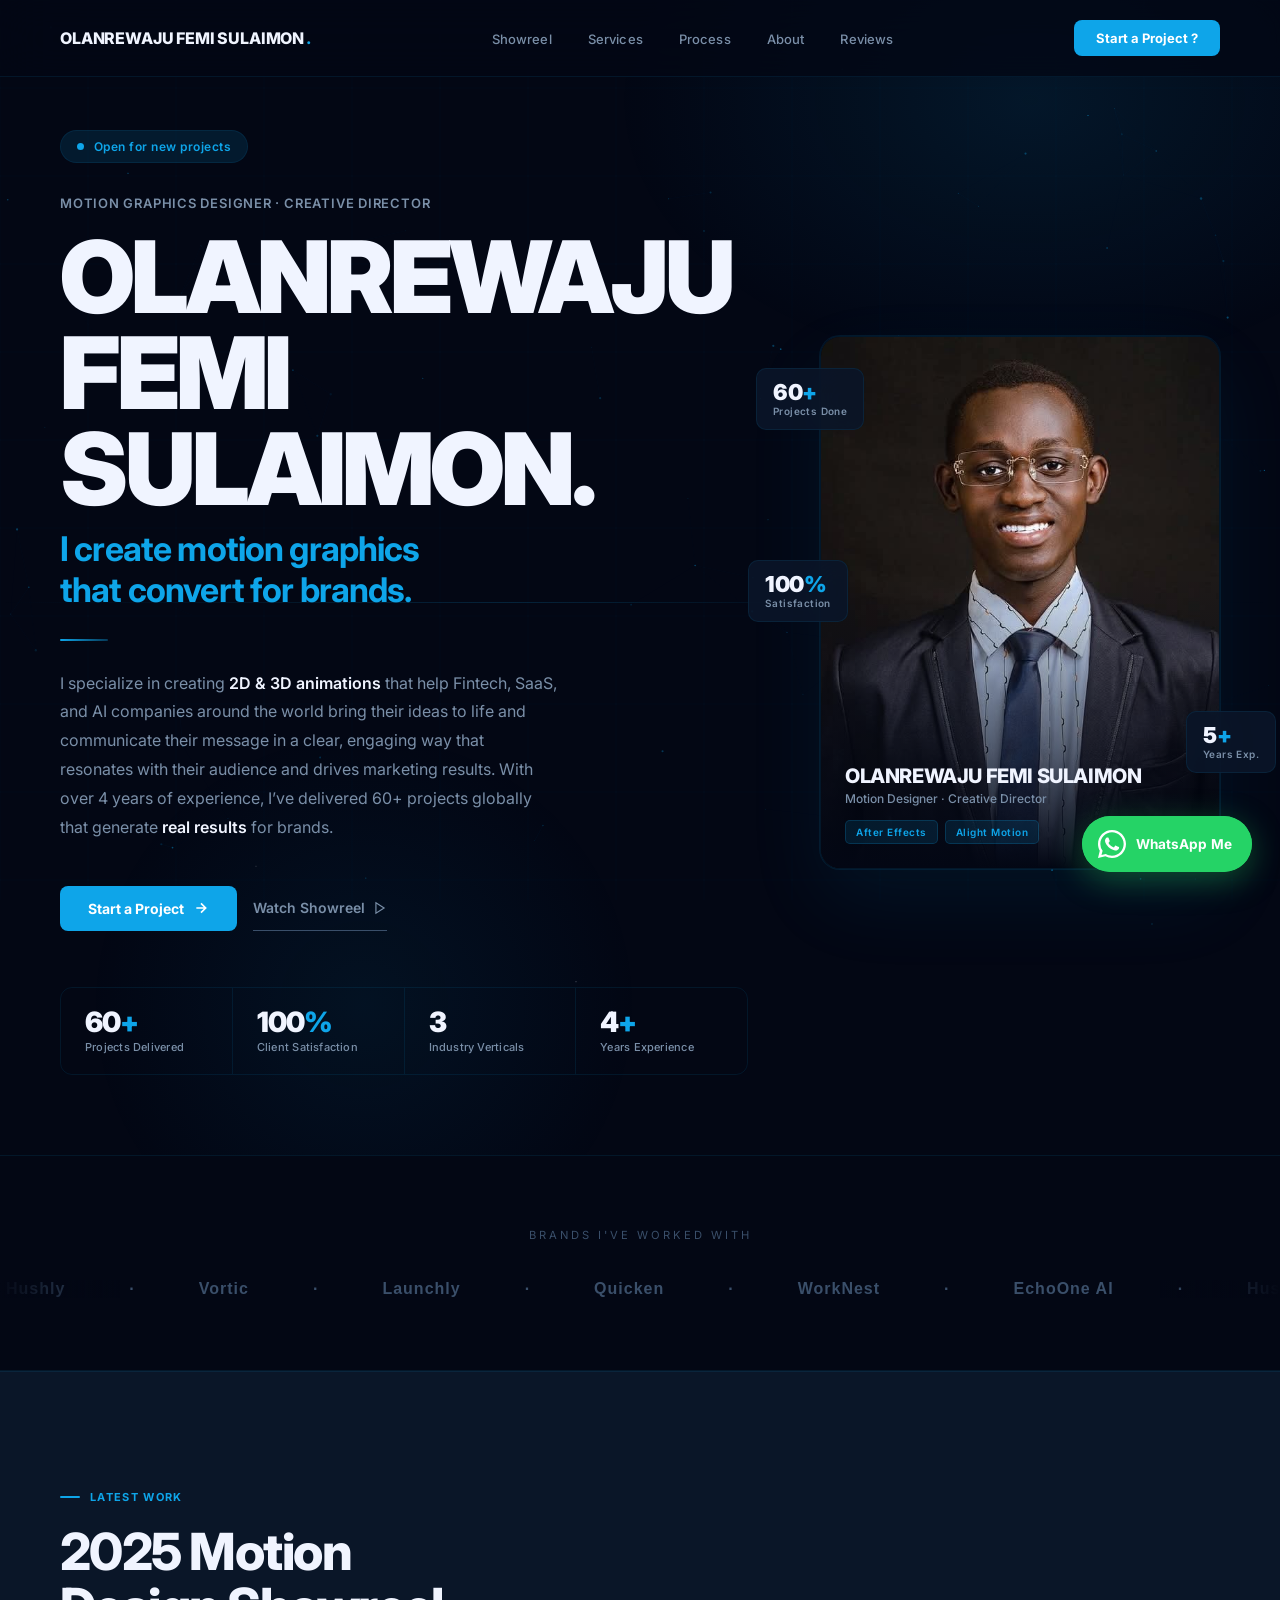
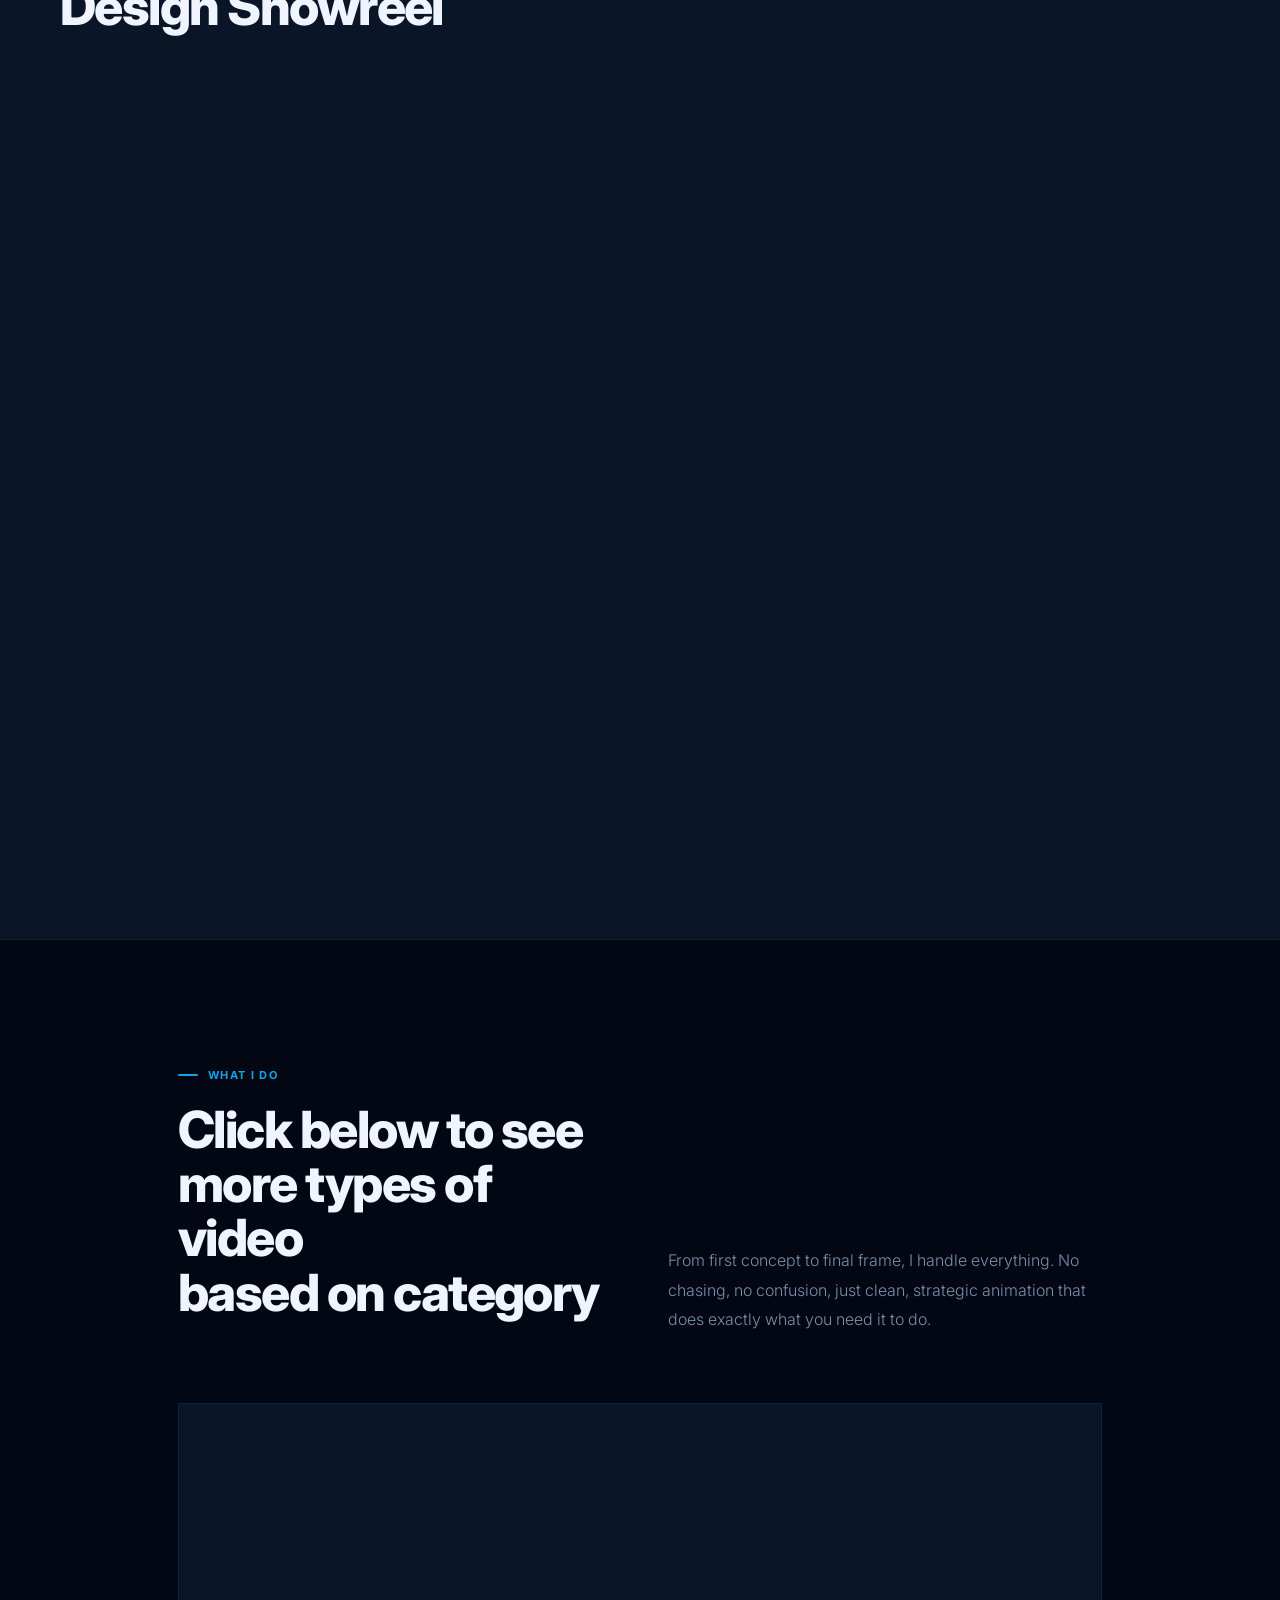
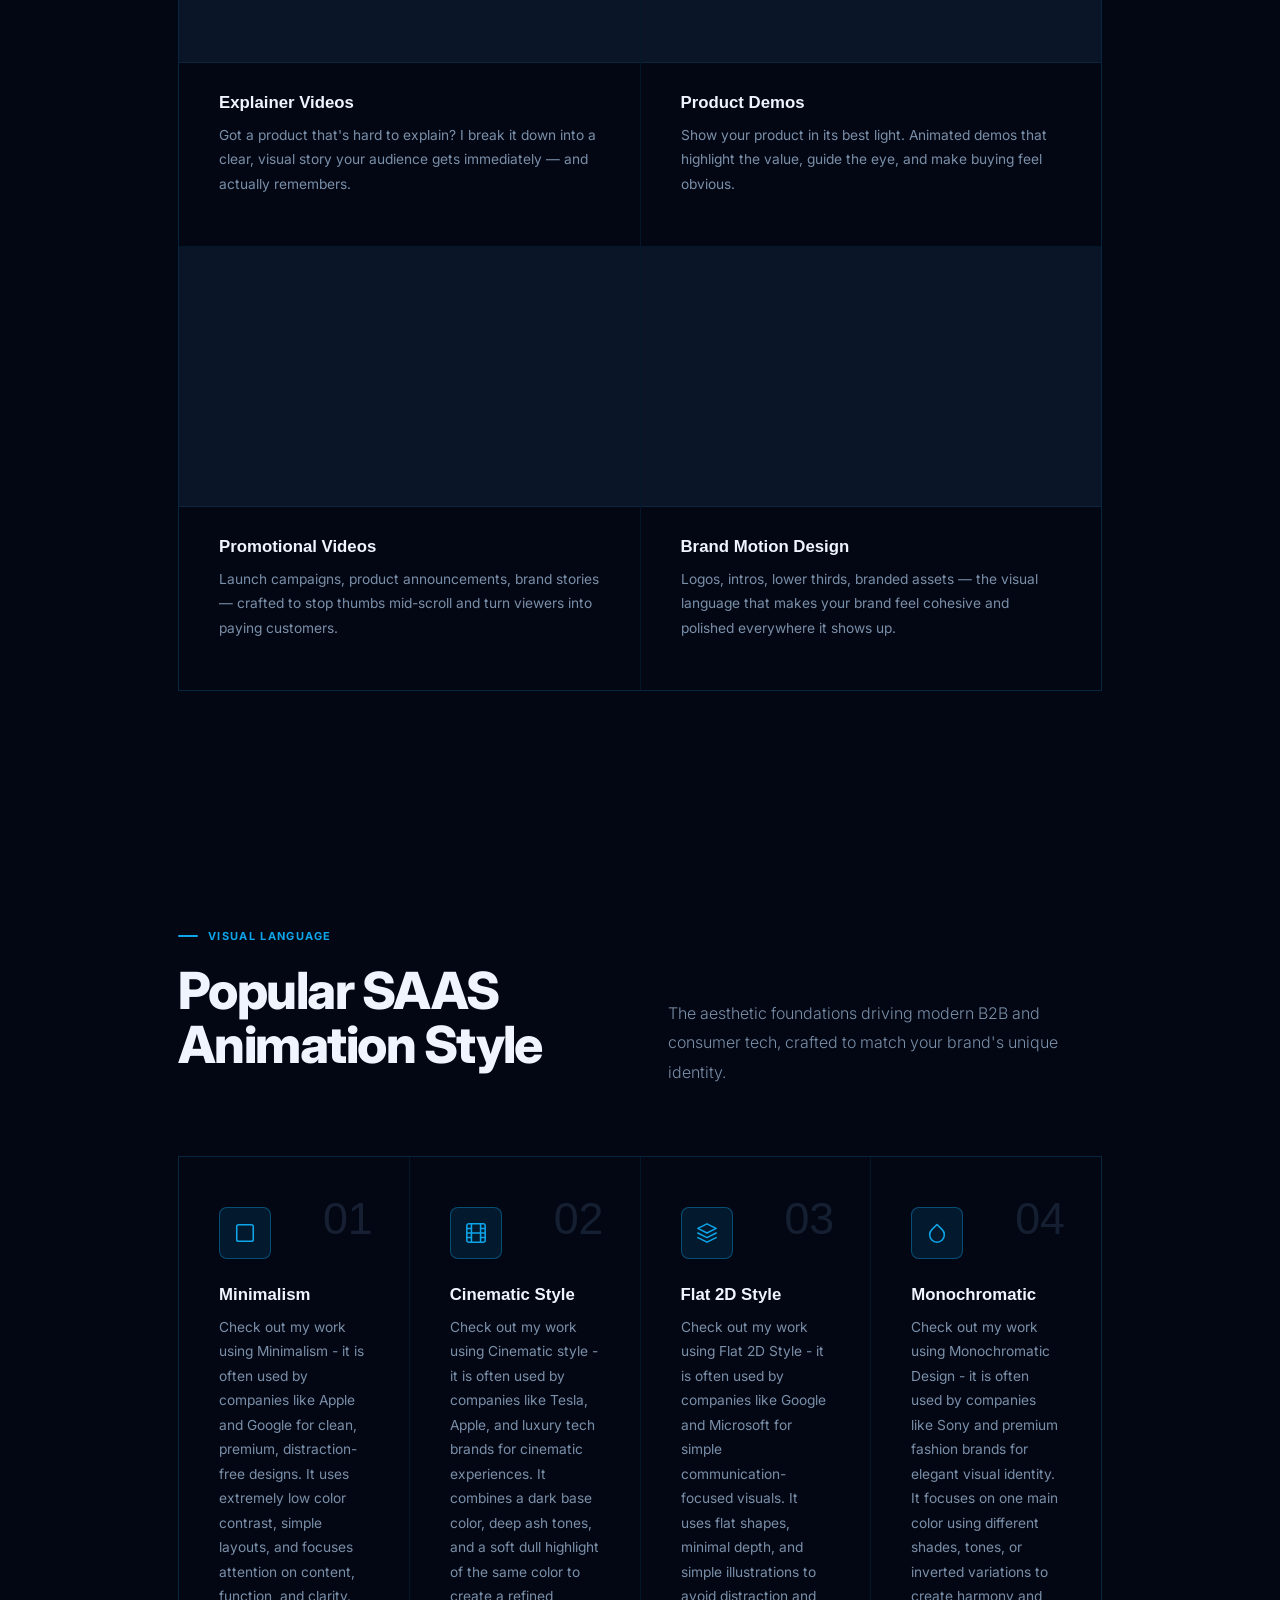
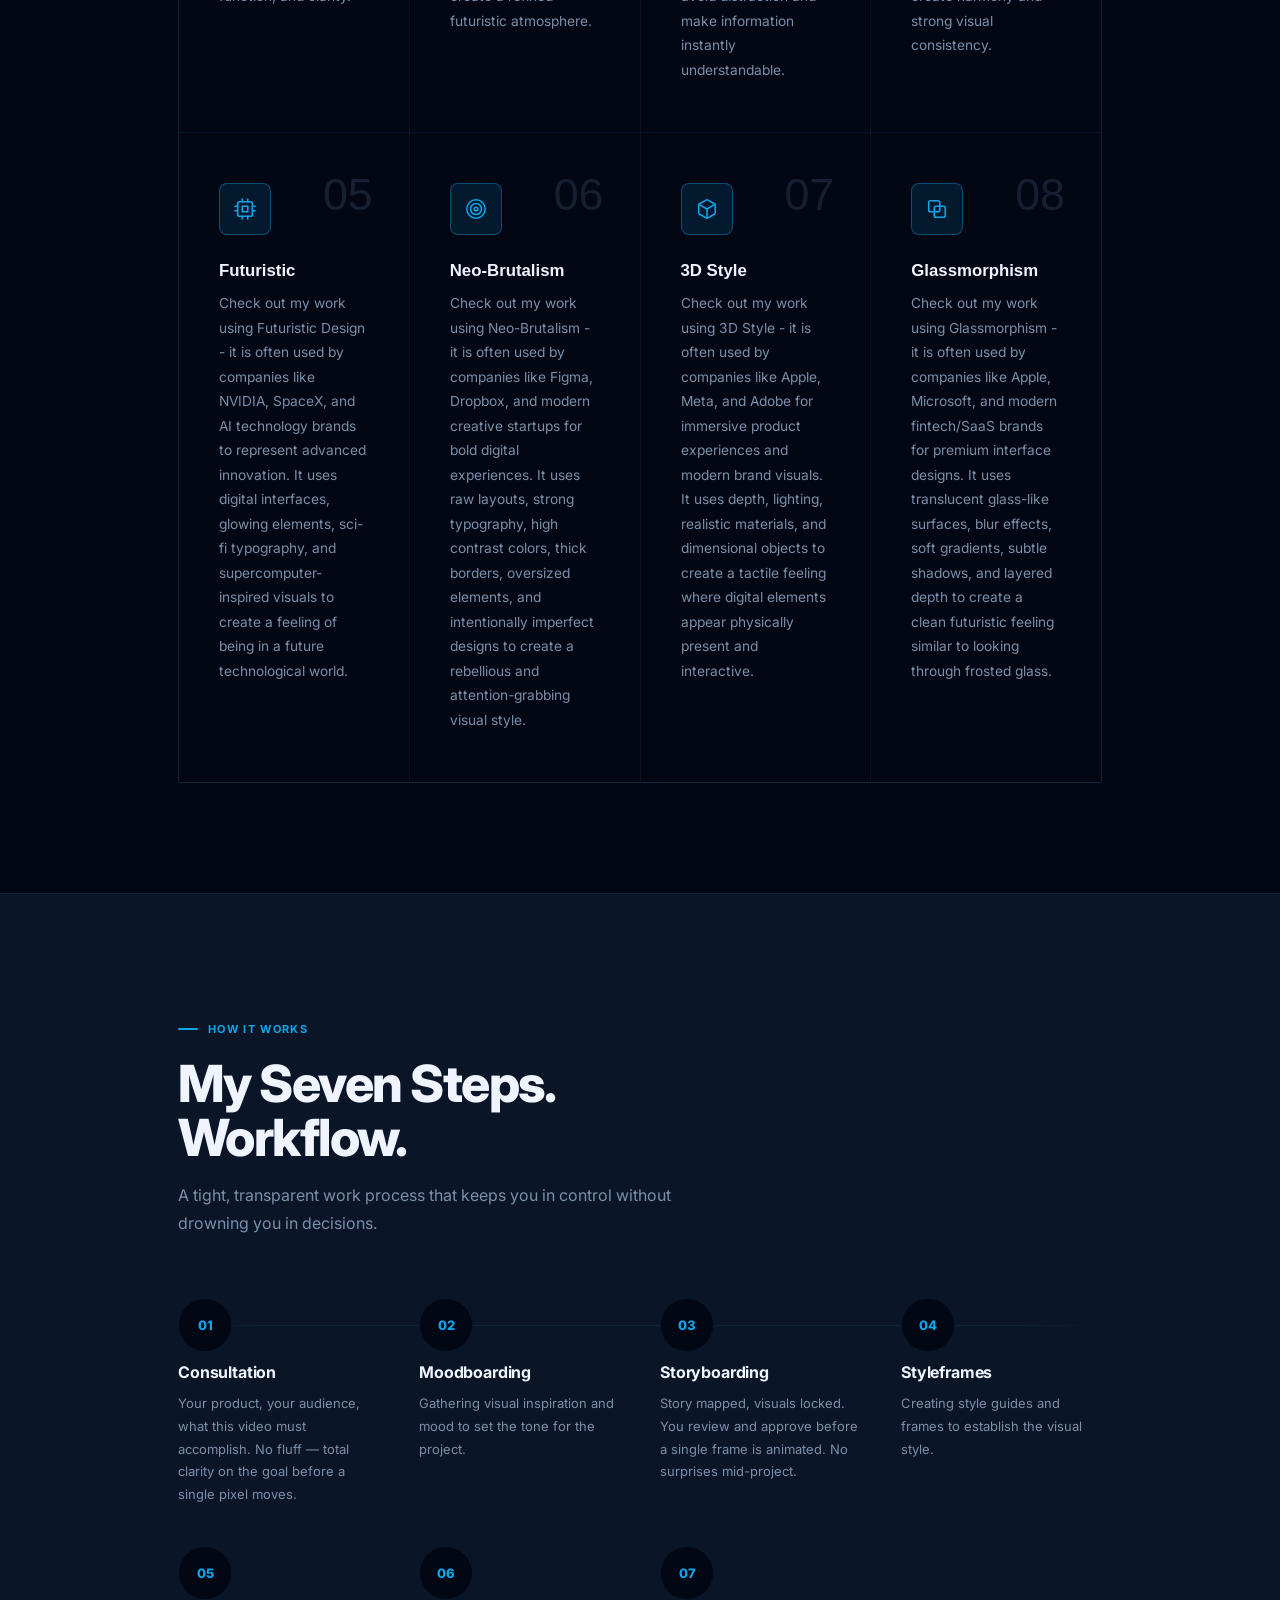
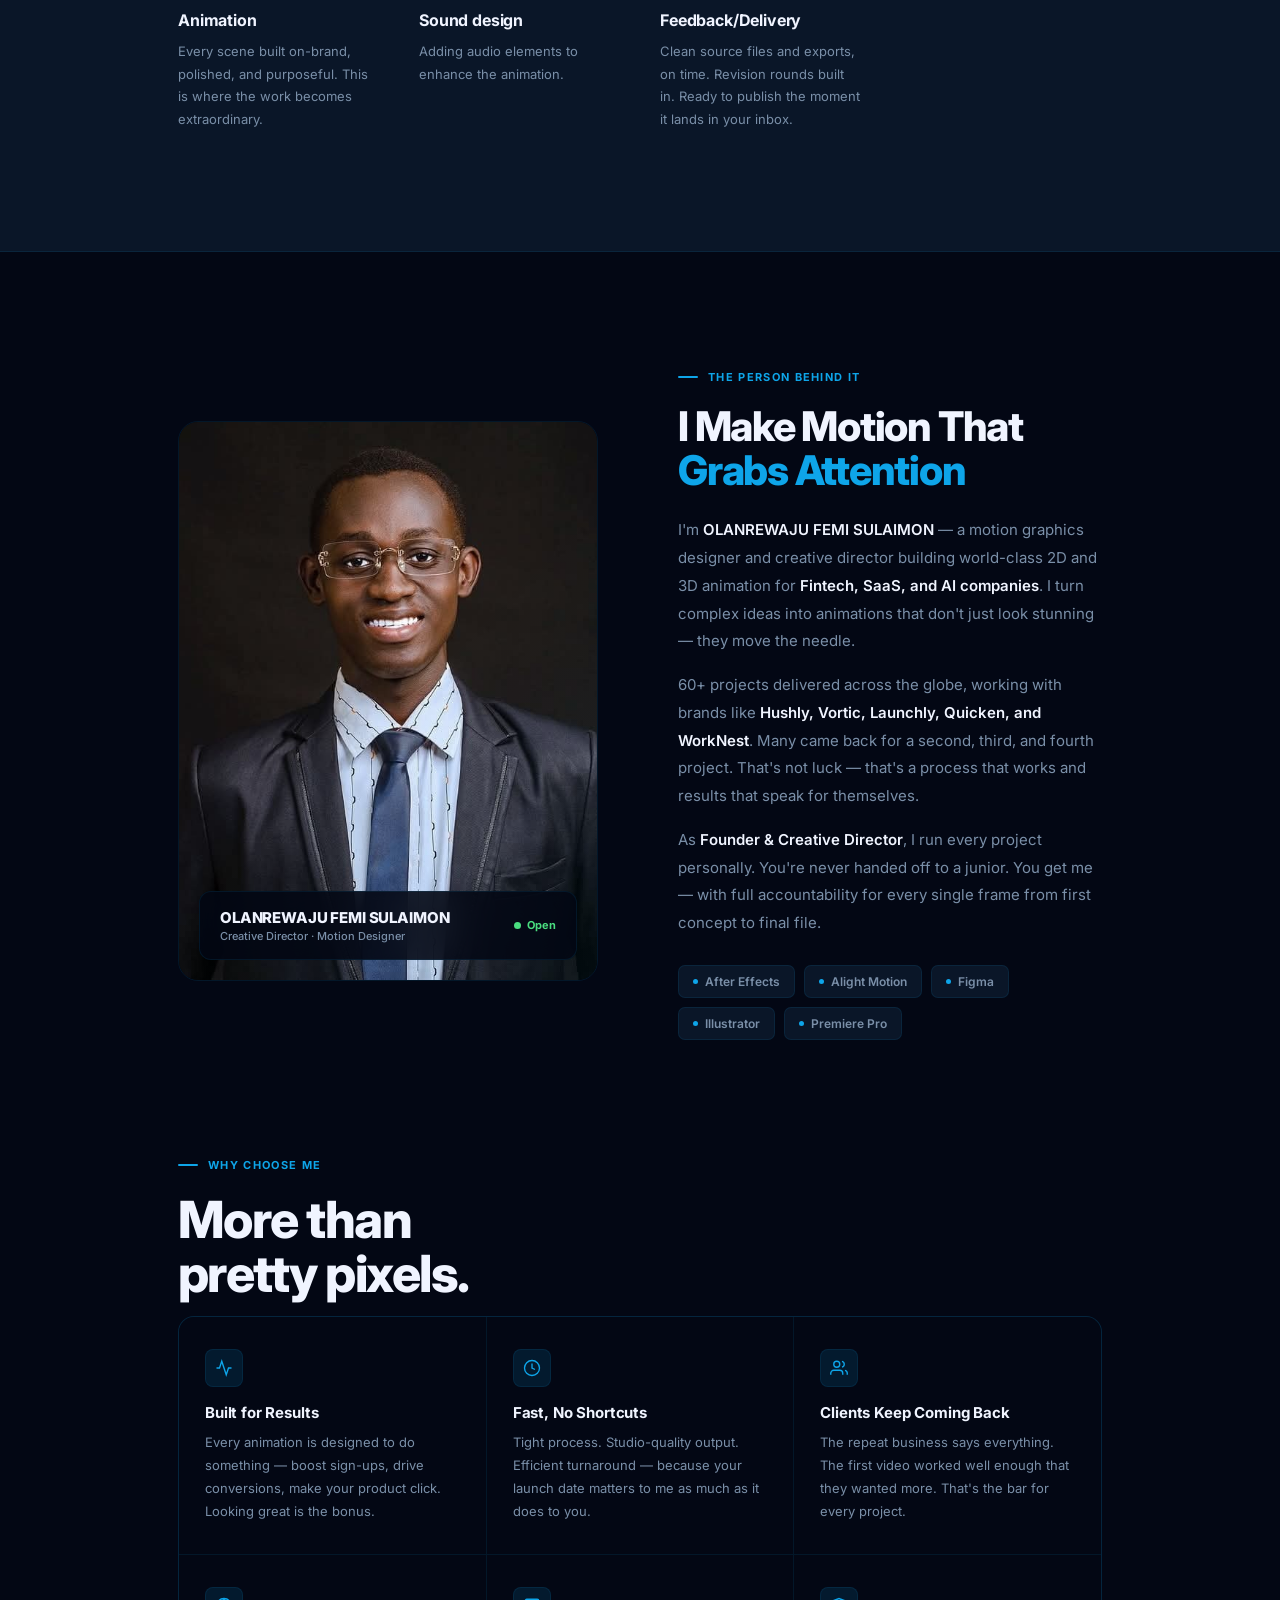
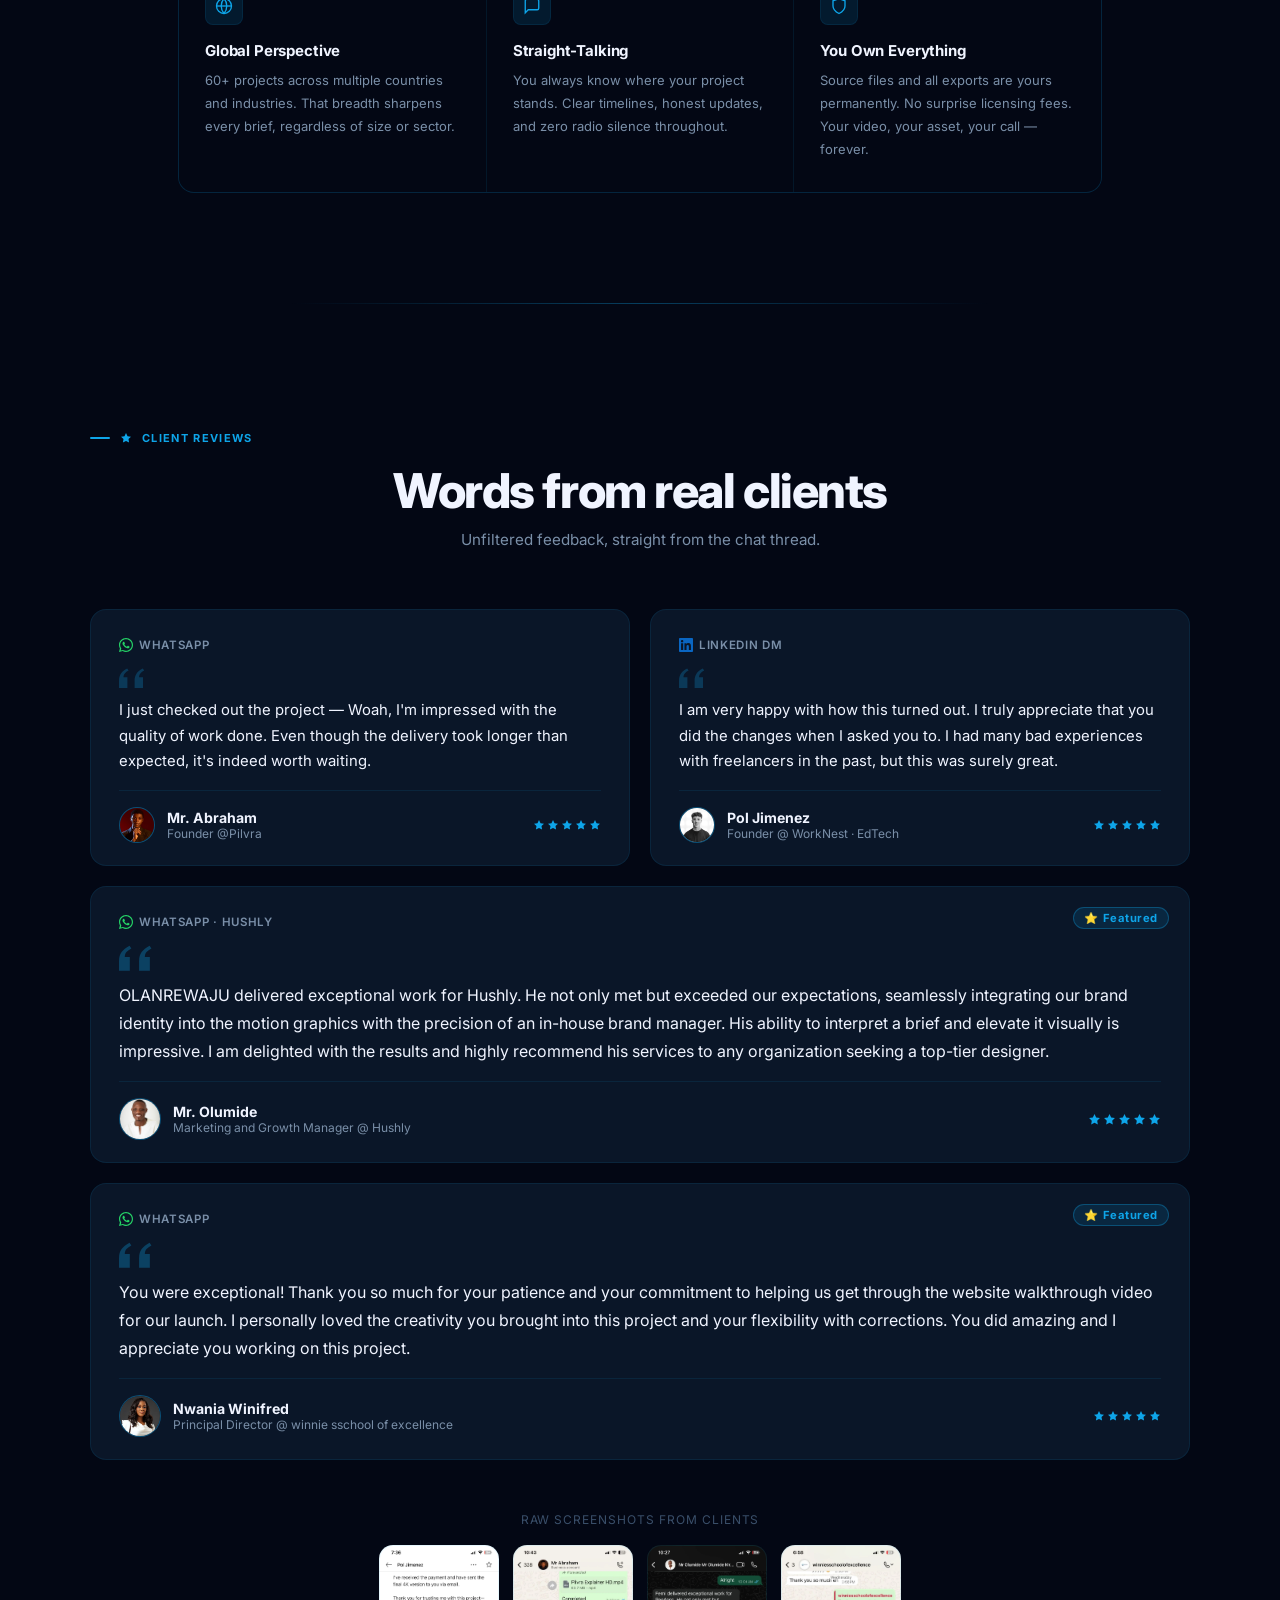
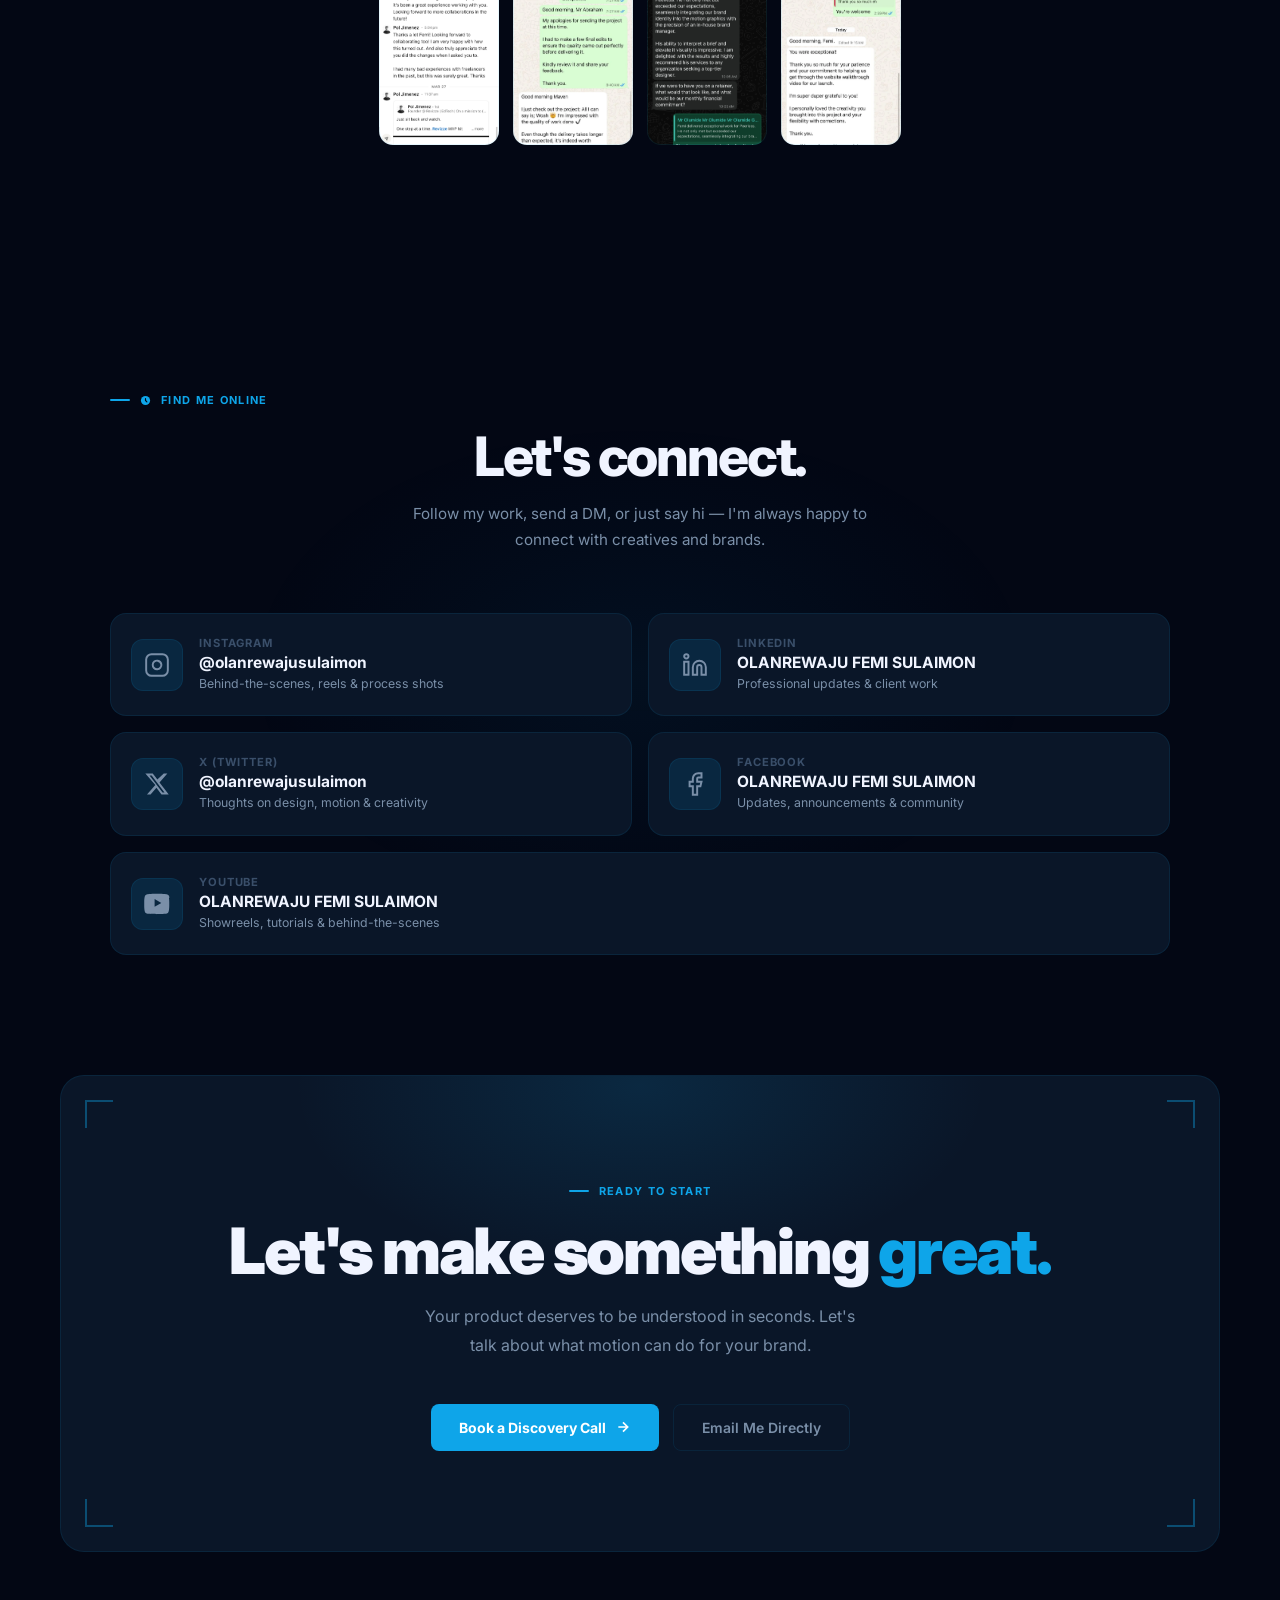
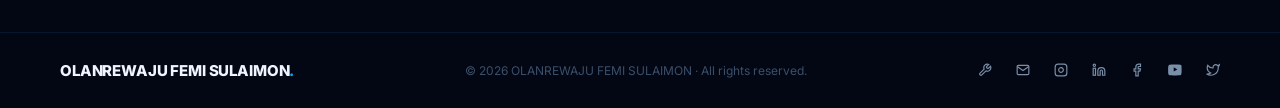
==== commit 0434e848: "Update portfolio brands across the site" ====
--- a/index.html
+++ b/index.html
@@ -575,31 +575,42 @@
         <div class="mwrap">
 
             <div class="mtrack">
-
-                <span class="bi">Quicken</span><span class="bi">·</span><span class="bi">Peerless</span><span
-
-                    class="bi">·</span><span class="bi">WorkNest</span><span class="bi">·</span><span
-
-                    class="bi">Launchly</span><span class="bi">·</span><span class="bi">Quickcollect</span><span
-
-                    class="bi">·</span>
-
-                <span class="bi">Morec</span><span class="bi">·</span> <span class="bi">GTBank</span><span
-
-                    class="bi">·</span>
-
-                <span class="bi">Ucee</span><span class="bi">·</span><span class="bi">Quicken</span><span
-
-                    class="bi">·</span><span class="bi">Peerless</span><span class="bi">·</span><span
-
-                    class="bi">WorkNest</span><span class="bi">·</span><span class="bi">Launchly</span><span
-
-                    class="bi">·</span><span class="bi">Quickcollect</span><span class="bi">·</span><span
-
-                    class="bi">Morec</span><span class="bi">·</span><span class="bi">Ucee</span><span
-
-                    class="bi">·</span>
-
+                <span class="bi">Hushly</span>
+                <span class="bi">&#183;</span>
+                <span class="bi">Vortic</span>
+                <span class="bi">&#183;</span>
+                <span class="bi">Launchly</span>
+                <span class="bi">&#183;</span>
+                <span class="bi">Quicken</span>
+                <span class="bi">&#183;</span>
+                <span class="bi">WorkNest</span>
+                <span class="bi">&#183;</span>
+                <span class="bi">EchoOne AI</span>
+                <span class="bi">&#183;</span>
+                <span class="bi">Hushly</span>
+                <span class="bi">&#183;</span>
+                <span class="bi">Vortic</span>
+                <span class="bi">&#183;</span>
+                <span class="bi">Launchly</span>
+                <span class="bi">&#183;</span>
+                <span class="bi">Quicken</span>
+                <span class="bi">&#183;</span>
+                <span class="bi">WorkNest</span>
+                <span class="bi">&#183;</span>
+                <span class="bi">EchoOne AI</span>
+                <span class="bi">&#183;</span>
+                <span class="bi">Hushly</span>
+                <span class="bi">&#183;</span>
+                <span class="bi">Vortic</span>
+                <span class="bi">&#183;</span>
+                <span class="bi">Launchly</span>
+                <span class="bi">&#183;</span>
+                <span class="bi">Quicken</span>
+                <span class="bi">&#183;</span>
+                <span class="bi">WorkNest</span>
+                <span class="bi">&#183;</span>
+                <span class="bi">EchoOne AI</span>
+                <span class="bi">&#183;</span>
             </div>
 
         </div>
@@ -1134,9 +1145,8 @@
 
                     <p class="about-body r d2">60+ projects delivered across the globe, working with brands like
 
-                        <strong>Quicken,
-
-                            Peerless, WorkNest, and Quickcollect</strong>. Many came back for a second, third, and fourth
+                        <strong>Hushly,
+                            Vortic, Launchly, Quicken, and WorkNest</strong>. Many came back for a second, third, and fourth
 
                         project. That's
 
@@ -1572,7 +1582,7 @@
 
 
 
-                <!-- Card 3 — Mr Olumide (Peerless) / WhatsApp — WIDE FEATURED -->
+                <!-- Card 3 — Mr Olumide (Hushly) / WhatsApp — WIDE FEATURED -->
 
                 <div class="rv-card rv-featured rv" style="--rv-delay:.24s">
 
@@ -1590,7 +1600,7 @@
 
                         </svg>
 
-                        WhatsApp · Peerless
+                        WhatsApp · Hushly
 
                     </div>
 
@@ -1608,7 +1618,7 @@
 
                         </svg>
 
-                        OLANREWAJU delivered exceptional work for Peerless. He not only met but exceeded our expectations,
+                        OLANREWAJU delivered exceptional work for Hushly. He not only met but exceeded our expectations,
 
                         seamlessly integrating our brand identity into the motion graphics with the precision of an
 
@@ -1628,7 +1638,7 @@
 
                             <div class="rv-name">Mr. Olumide</div>
 
-                            <div class="rv-role">Marketing and Growth Manager @ Peerless</div>
+                            <div class="rv-role">Marketing and Growth Manager @ Hushly</div>
 
                         </div>
 
--- a/style.css
+++ b/style.css
@@ -39,7 +39,7 @@
      font-weight: 400;
      overflow-x: hidden;
      -webkit-font-smoothing: antialiased;
-     cursor: none;
+     
 
  }
 
@@ -1183,7 +1183,7 @@
      position: relative;
      overflow: hidden;
      transition: background .4s;
-     cursor: none
+     
  }
 
  .sc::before {
@@ -1304,7 +1304,7 @@
      position: relative;
      overflow: hidden;
      transition: background .4s;
-     cursor: none
+     
  }
 
  .sc::before {
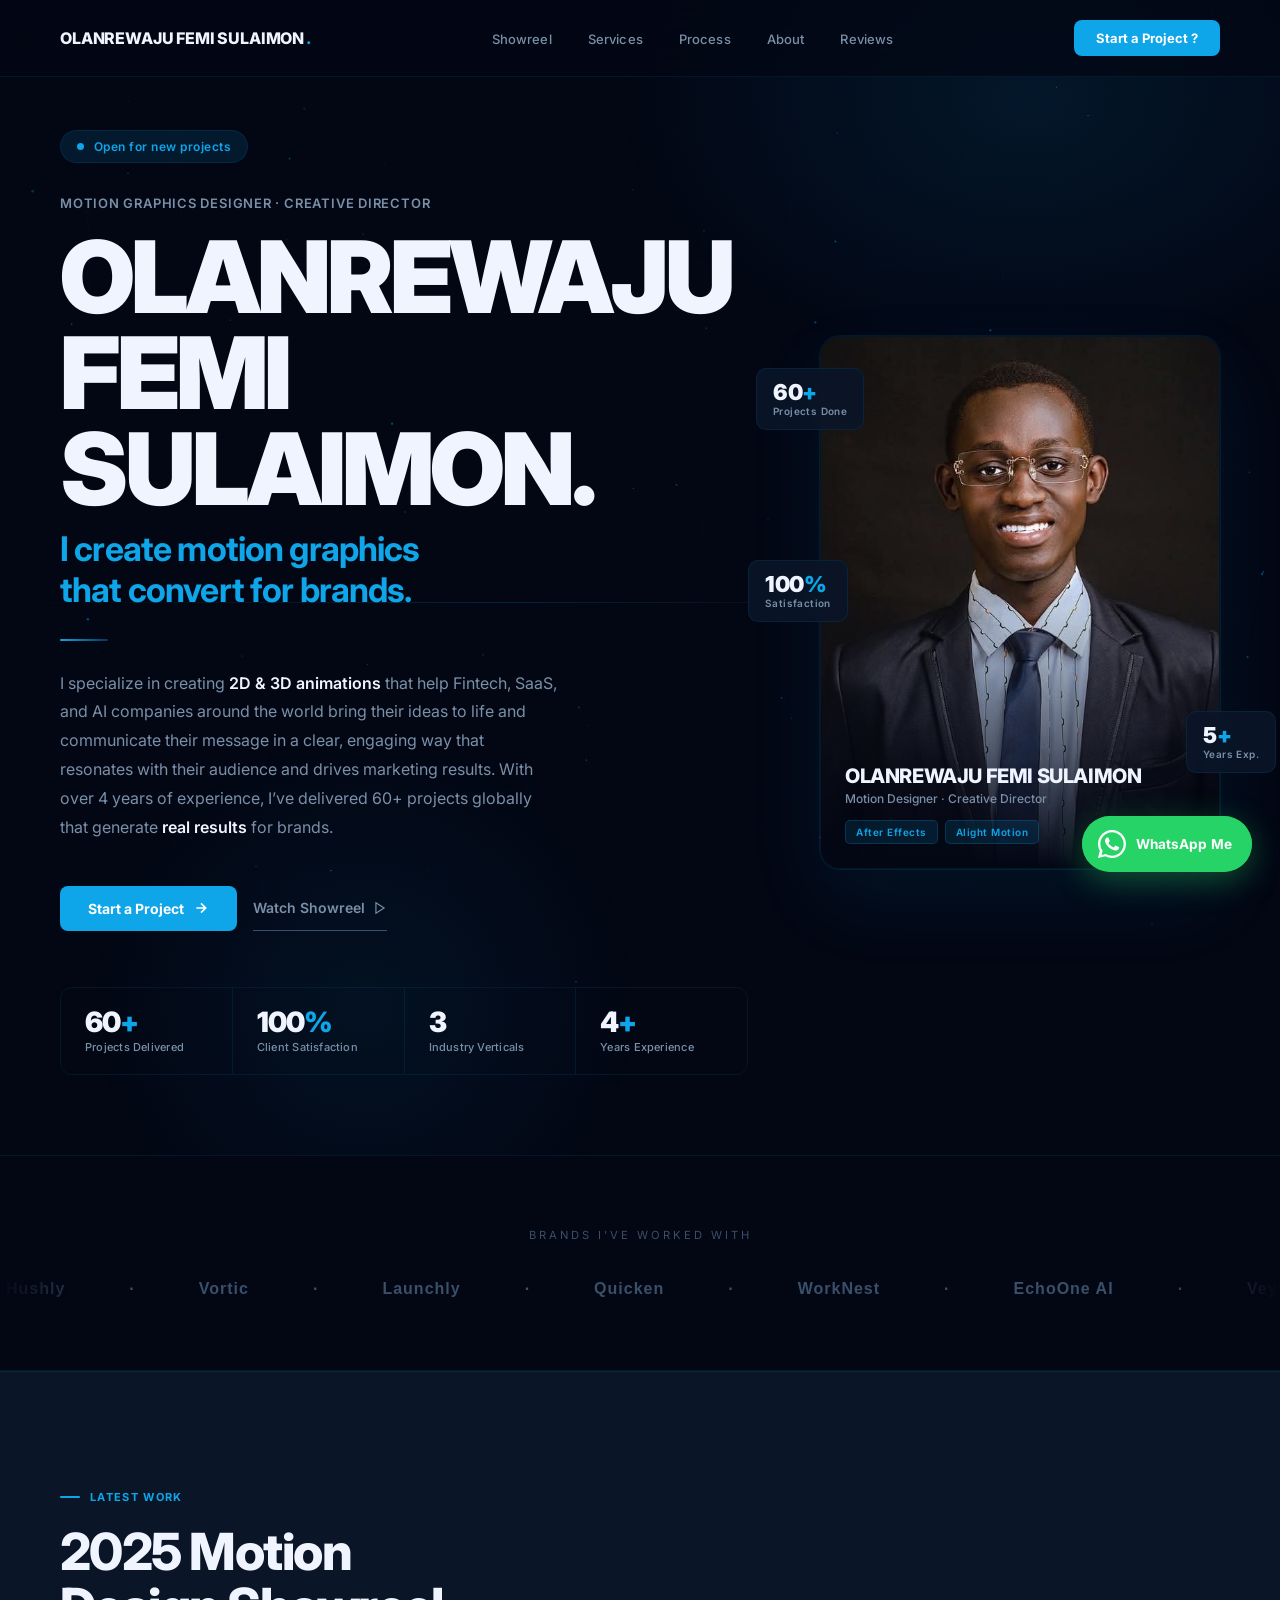
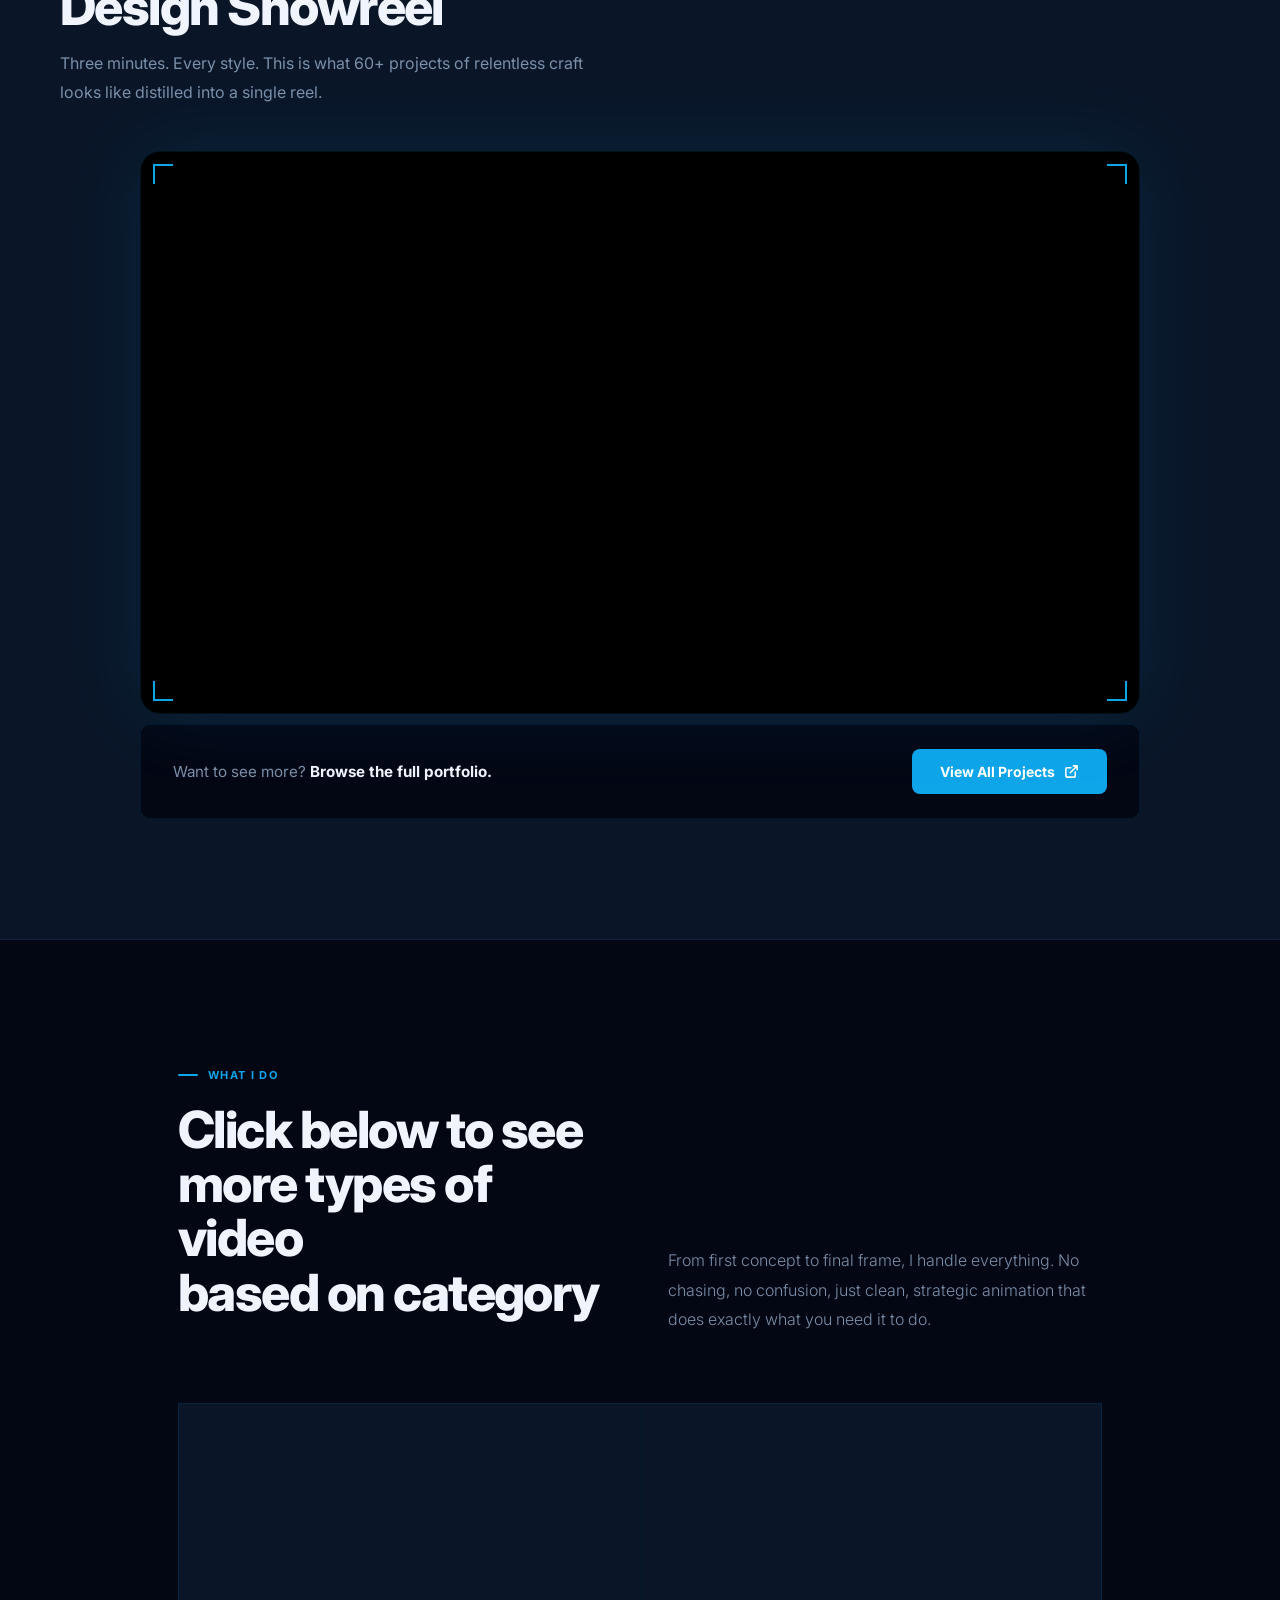
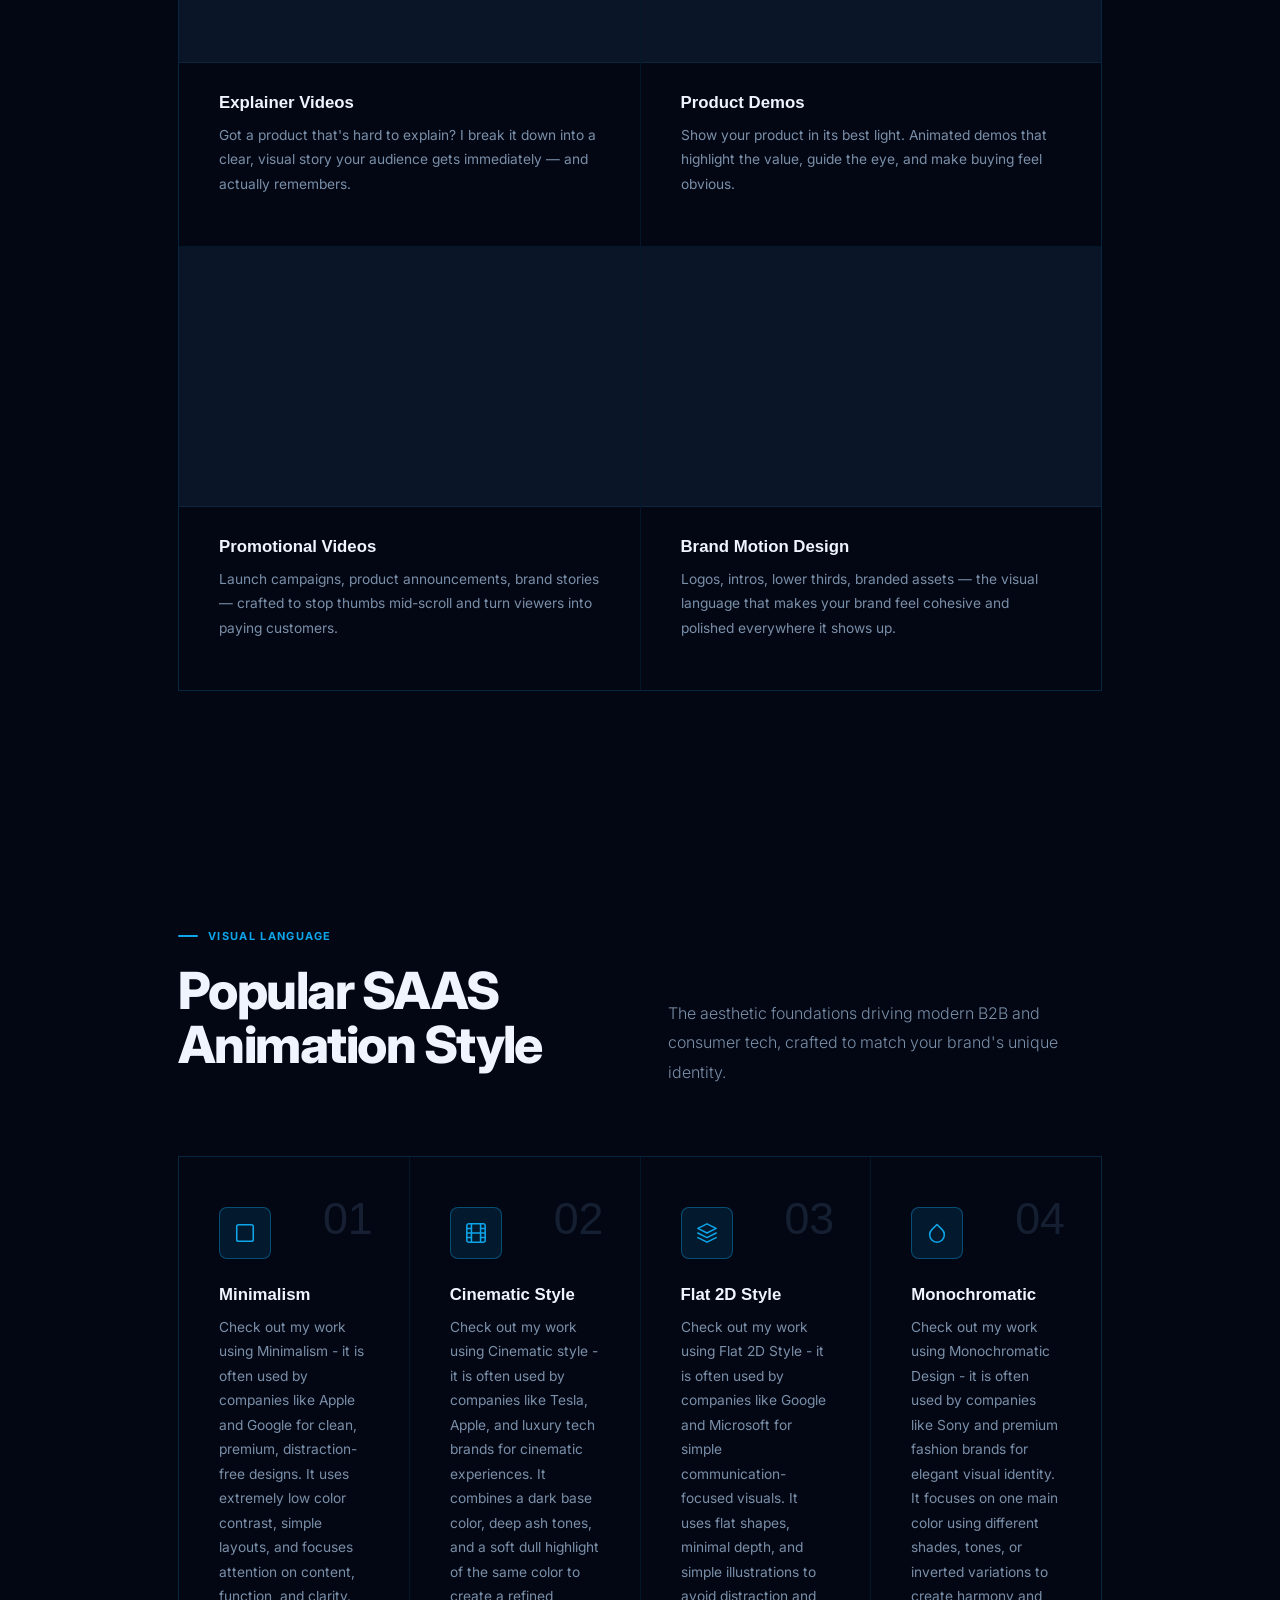
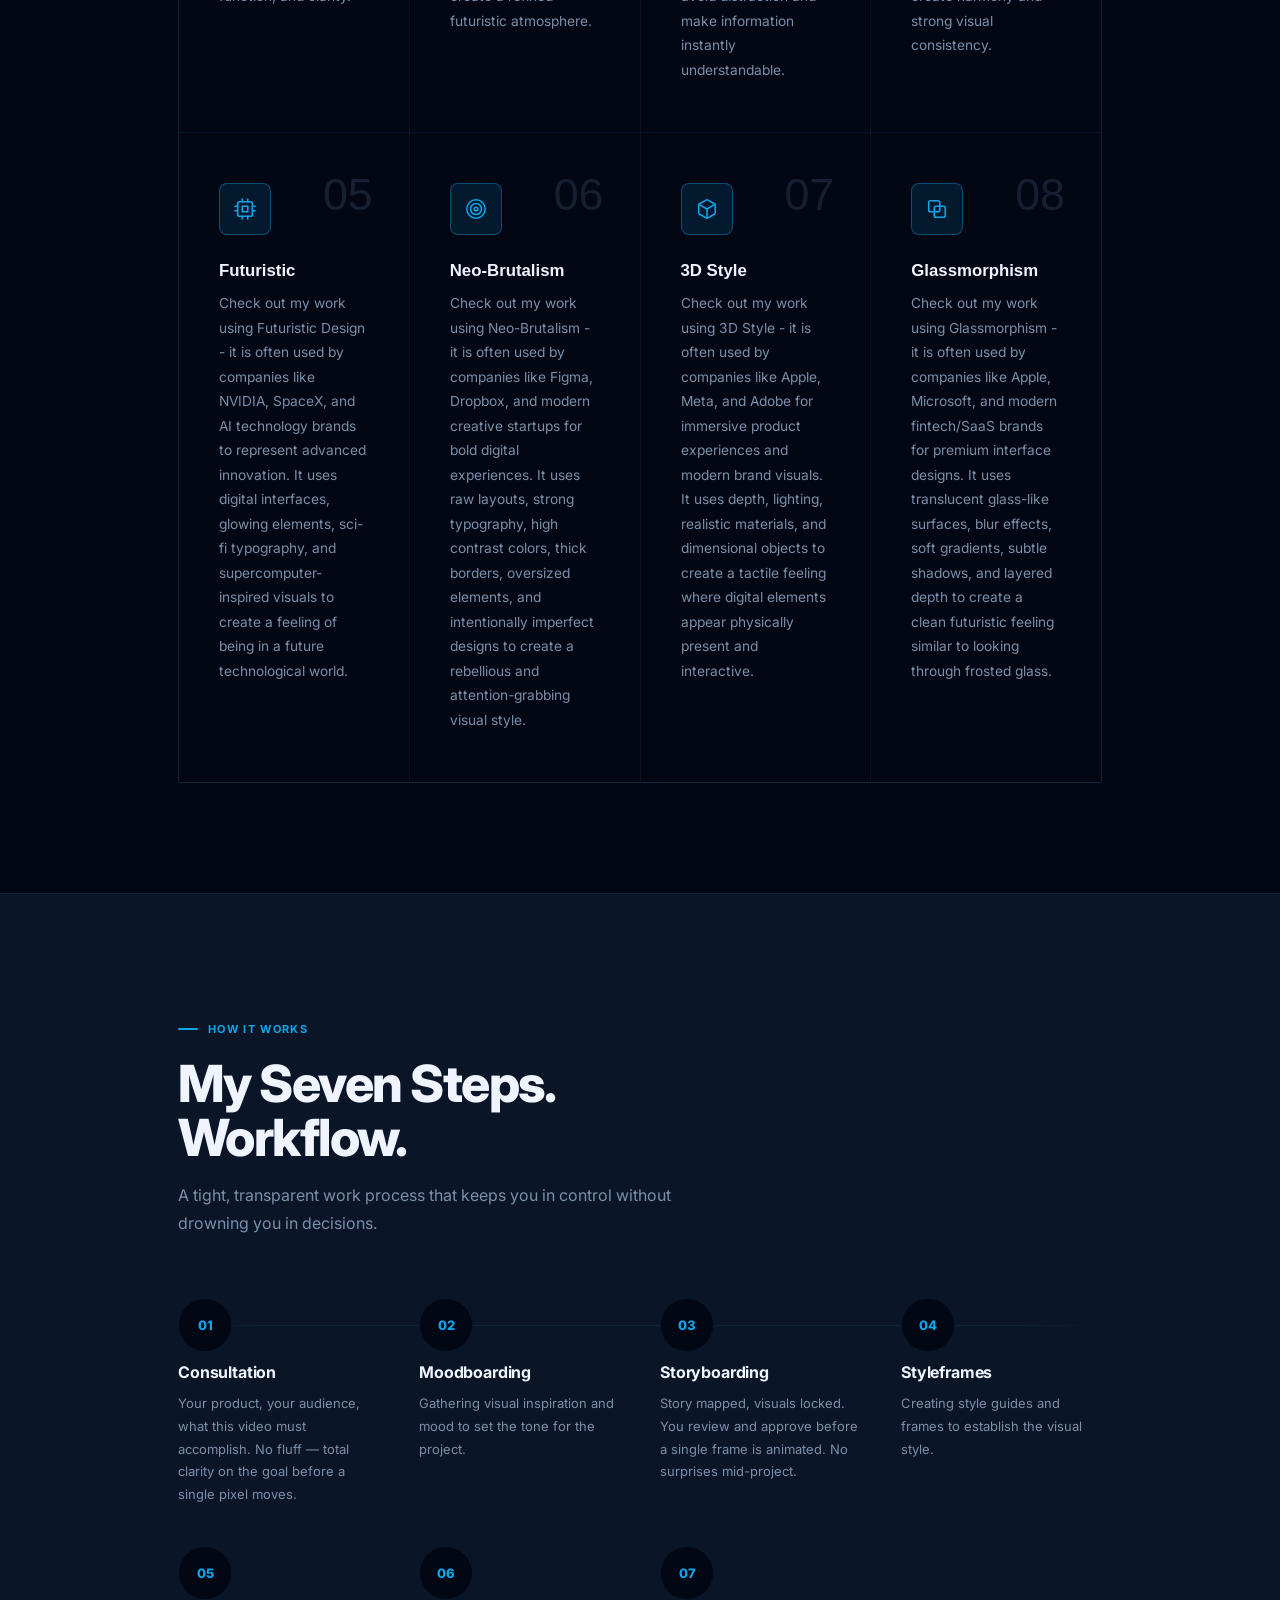
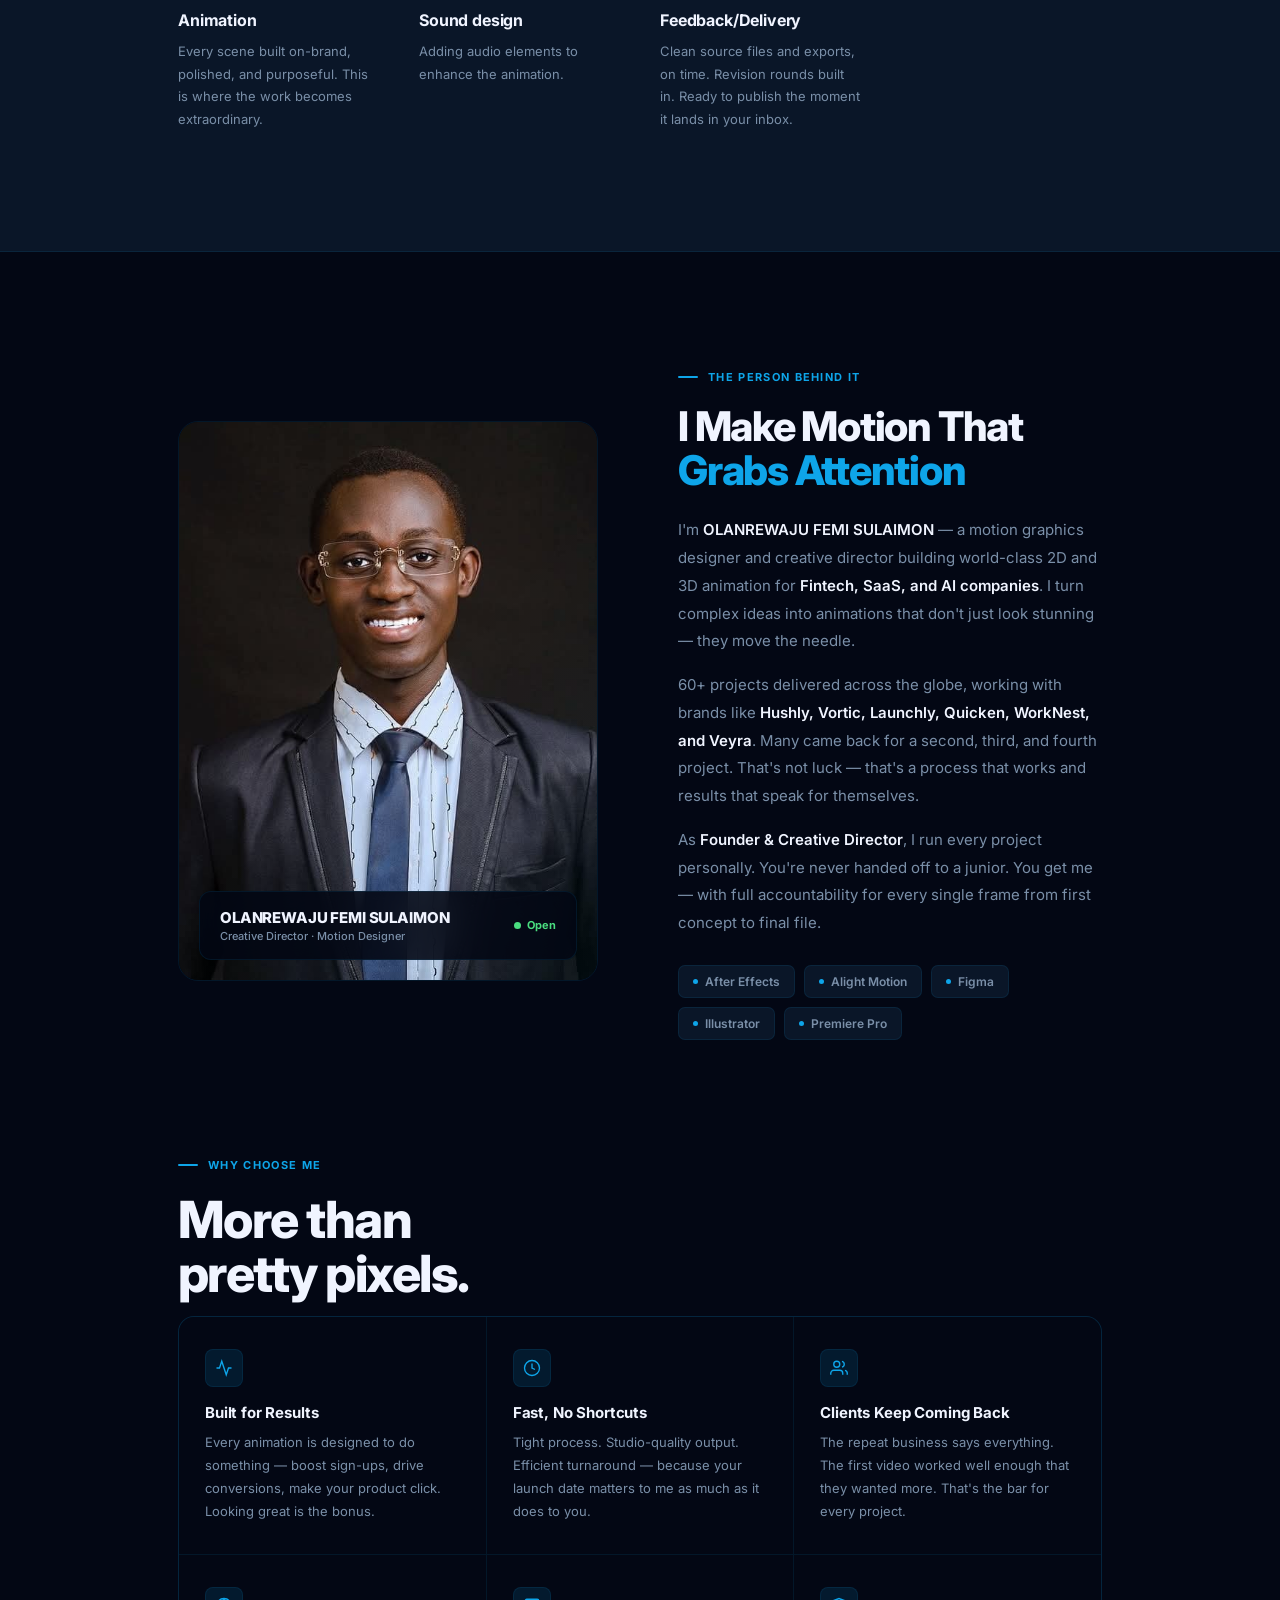
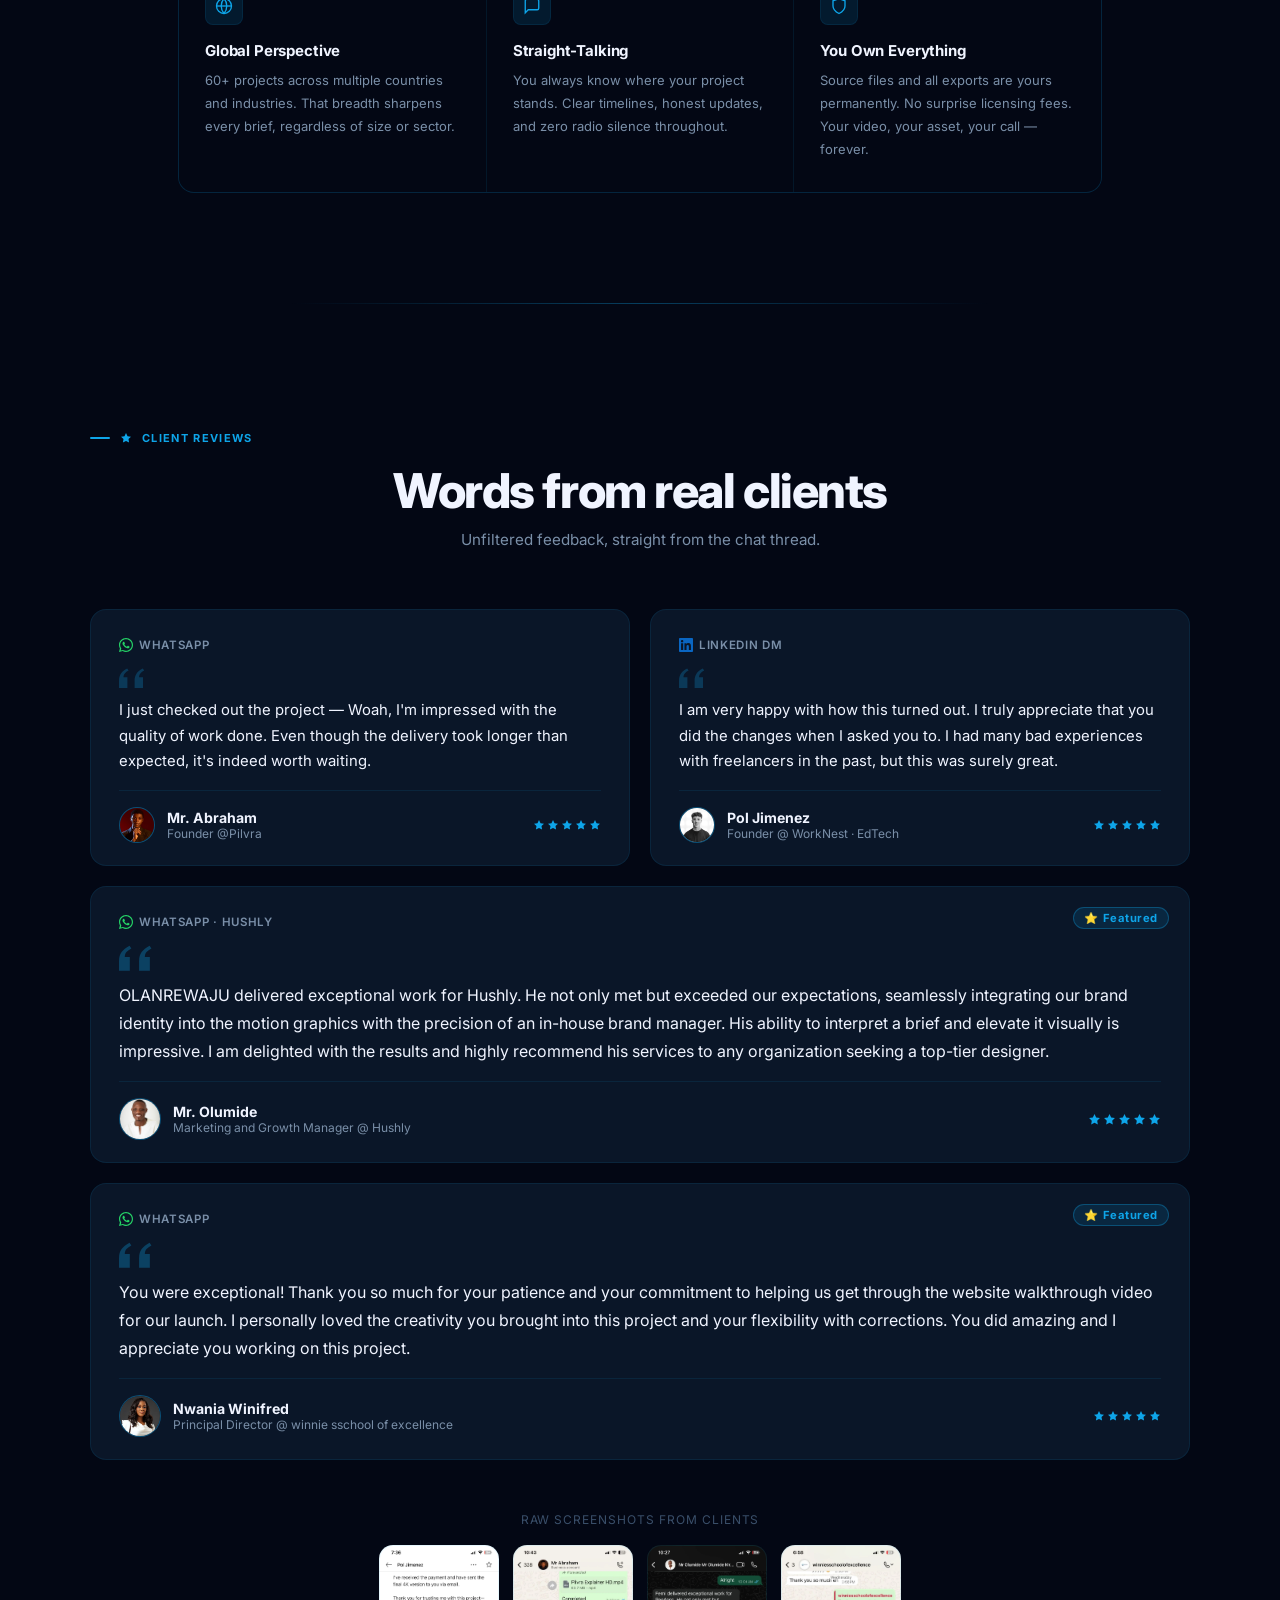
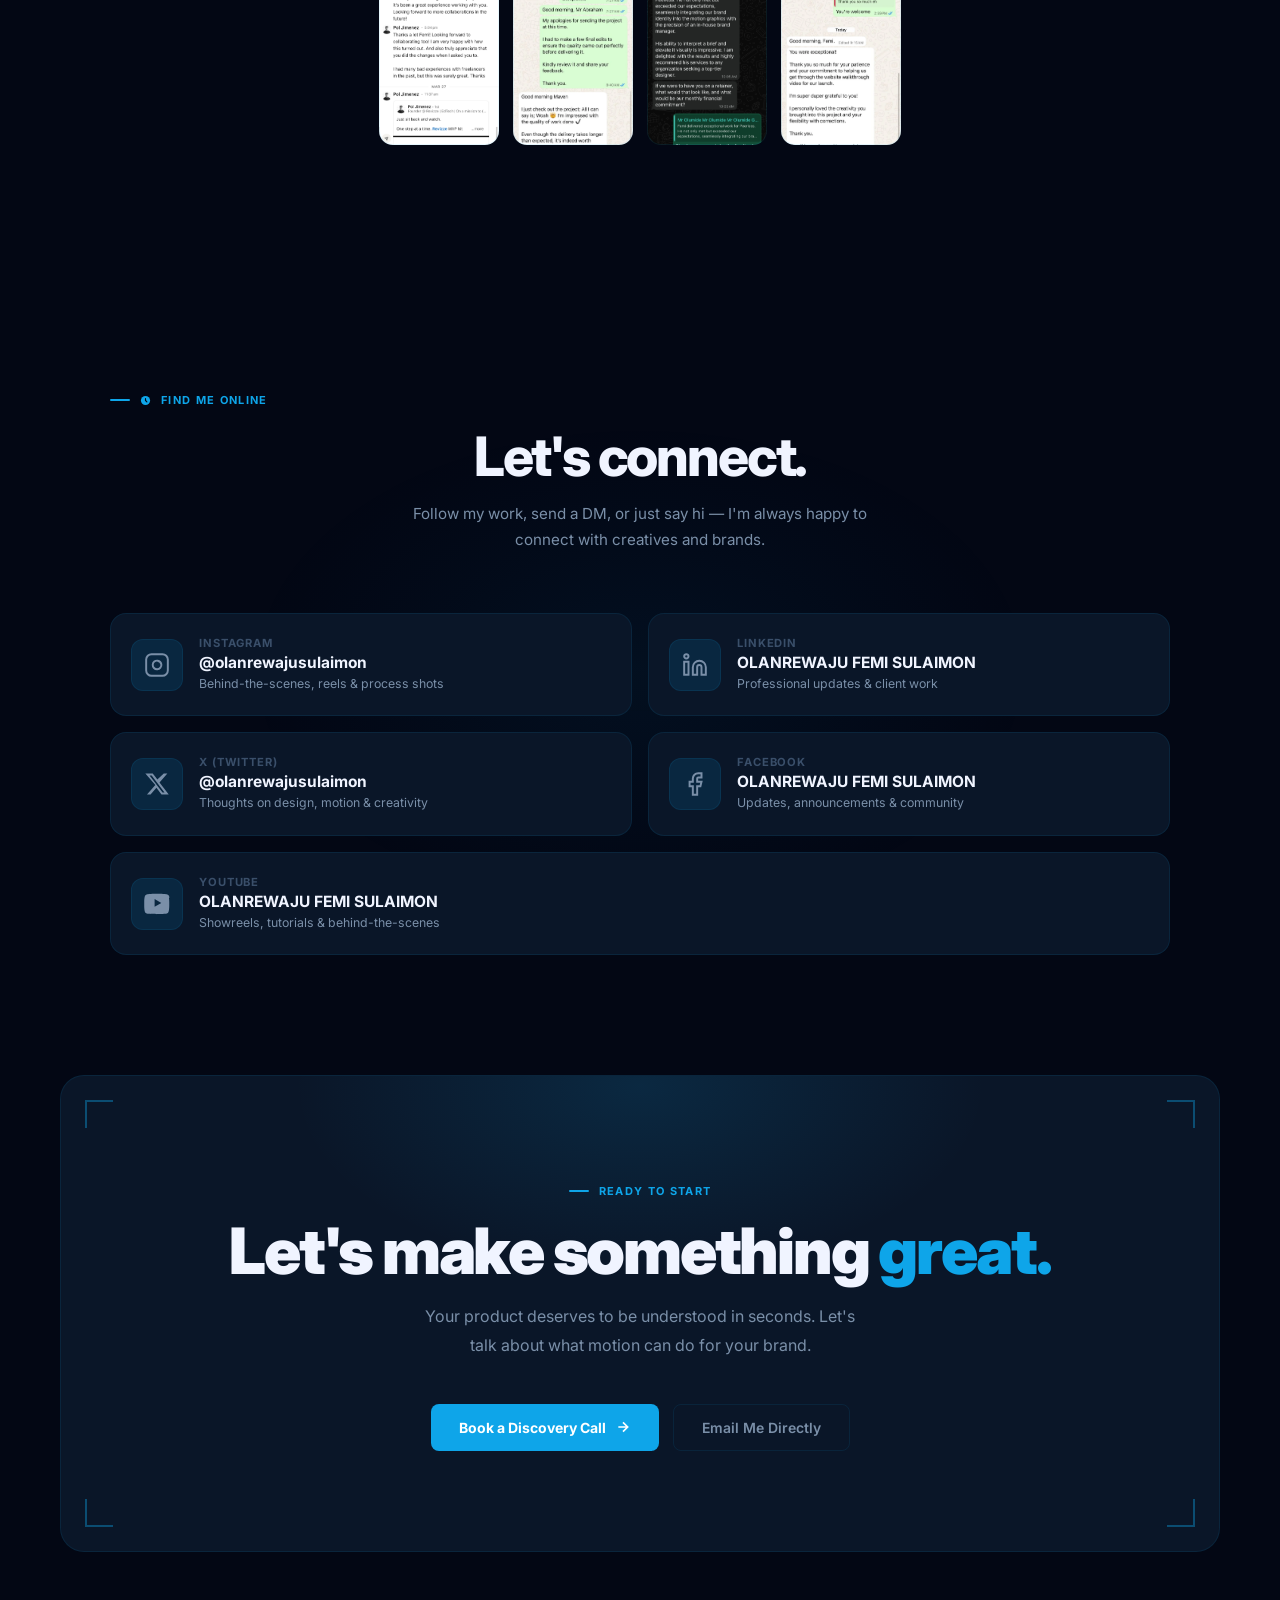
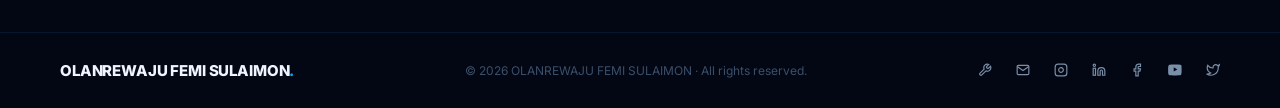
==== commit 2311bef4: "Add Veyra project with case study and video to portfolio" ====
--- a/index.html
+++ b/index.html
@@ -587,17 +587,7 @@
                 <span class="bi">&#183;</span>
                 <span class="bi">EchoOne AI</span>
                 <span class="bi">&#183;</span>
-                <span class="bi">Hushly</span>
-                <span class="bi">&#183;</span>
-                <span class="bi">Vortic</span>
-                <span class="bi">&#183;</span>
-                <span class="bi">Launchly</span>
-                <span class="bi">&#183;</span>
-                <span class="bi">Quicken</span>
-                <span class="bi">&#183;</span>
-                <span class="bi">WorkNest</span>
-                <span class="bi">&#183;</span>
-                <span class="bi">EchoOne AI</span>
+                <span class="bi">Veyra</span>
                 <span class="bi">&#183;</span>
                 <span class="bi">Hushly</span>
                 <span class="bi">&#183;</span>
@@ -611,6 +601,22 @@
                 <span class="bi">&#183;</span>
                 <span class="bi">EchoOne AI</span>
                 <span class="bi">&#183;</span>
+                <span class="bi">Veyra</span>
+                <span class="bi">&#183;</span>
+                <span class="bi">Hushly</span>
+                <span class="bi">&#183;</span>
+                <span class="bi">Vortic</span>
+                <span class="bi">&#183;</span>
+                <span class="bi">Launchly</span>
+                <span class="bi">&#183;</span>
+                <span class="bi">Quicken</span>
+                <span class="bi">&#183;</span>
+                <span class="bi">WorkNest</span>
+                <span class="bi">&#183;</span>
+                <span class="bi">EchoOne AI</span>
+                <span class="bi">&#183;</span>
+                <span class="bi">Veyra</span>
+                <span class="bi">&#183;</span>
             </div>
 
         </div>
@@ -1146,7 +1152,7 @@
                     <p class="about-body r d2">60+ projects delivered across the globe, working with brands like
 
                         <strong>Hushly,
-                            Vortic, Launchly, Quicken, and WorkNest</strong>. Many came back for a second, third, and fourth
+                            Vortic, Launchly, Quicken, WorkNest, and Veyra</strong>. Many came back for a second, third, and fourth
 
                         project. That's
 
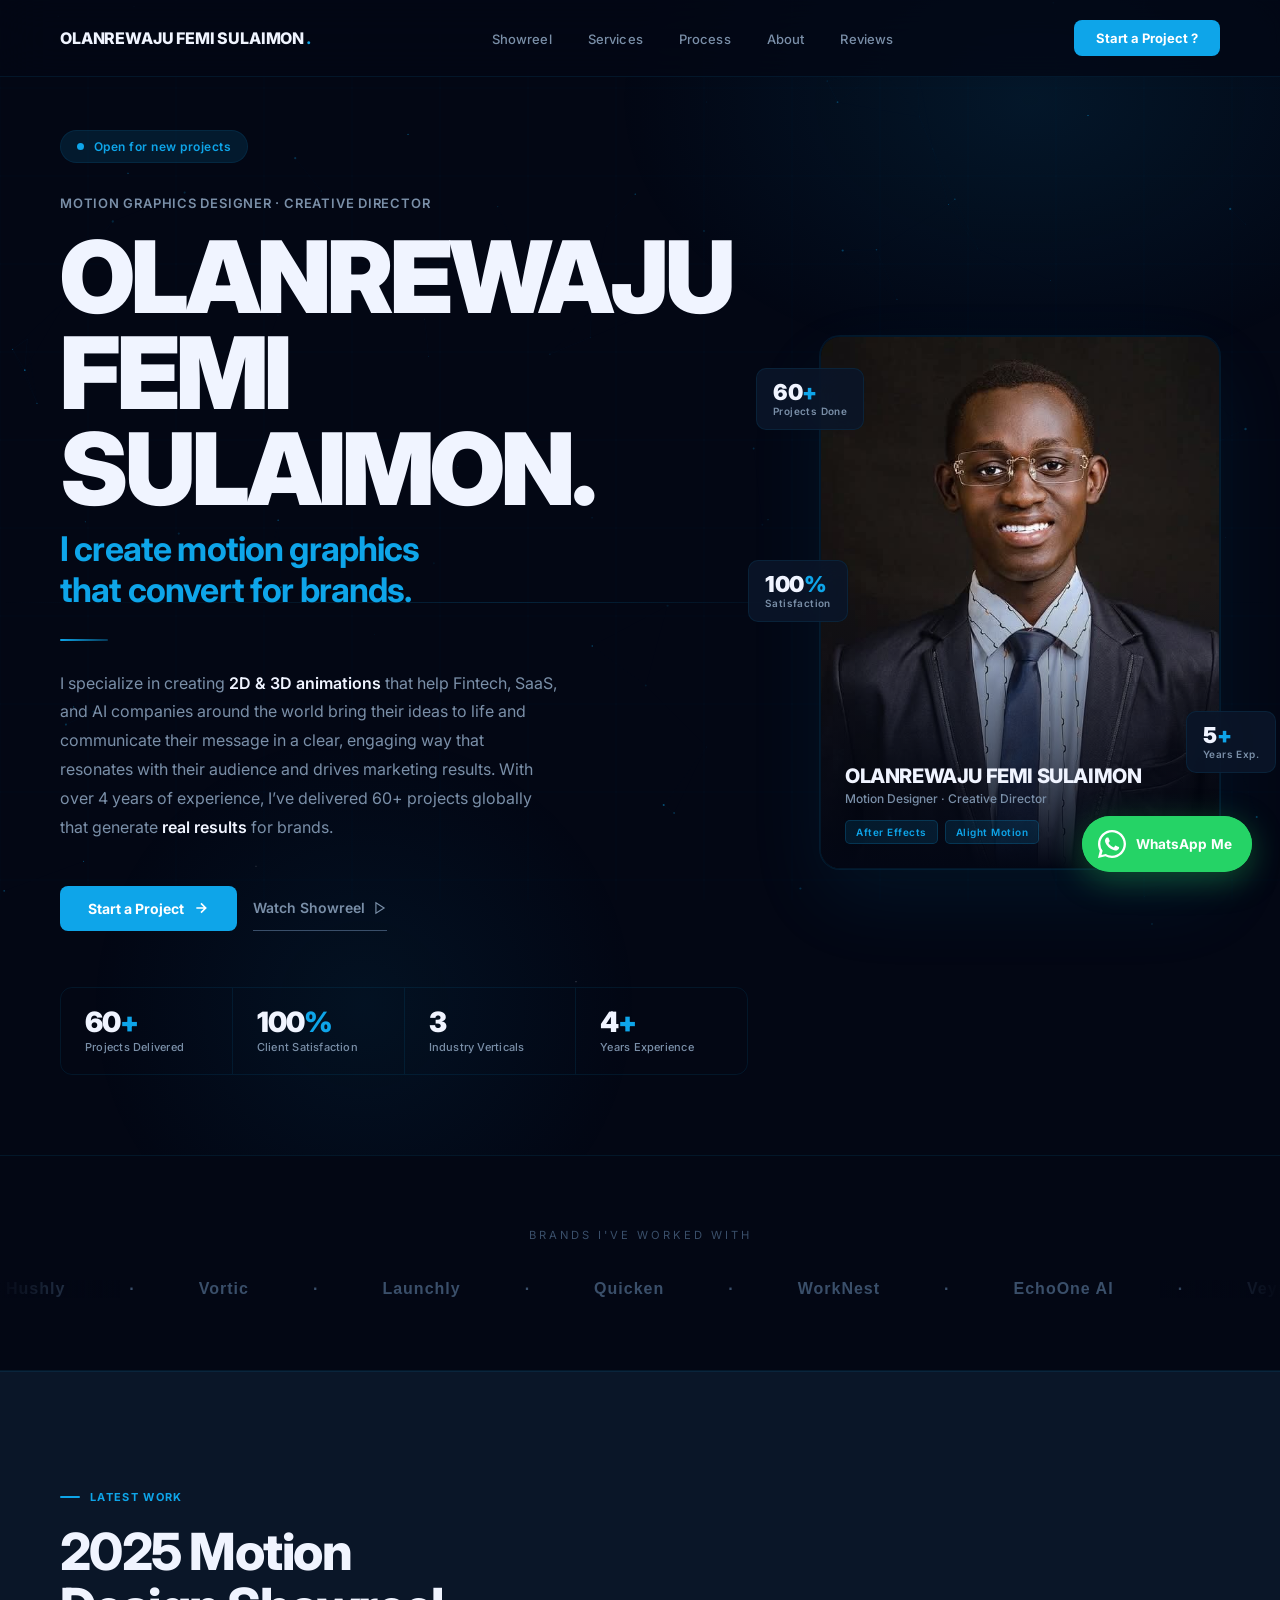
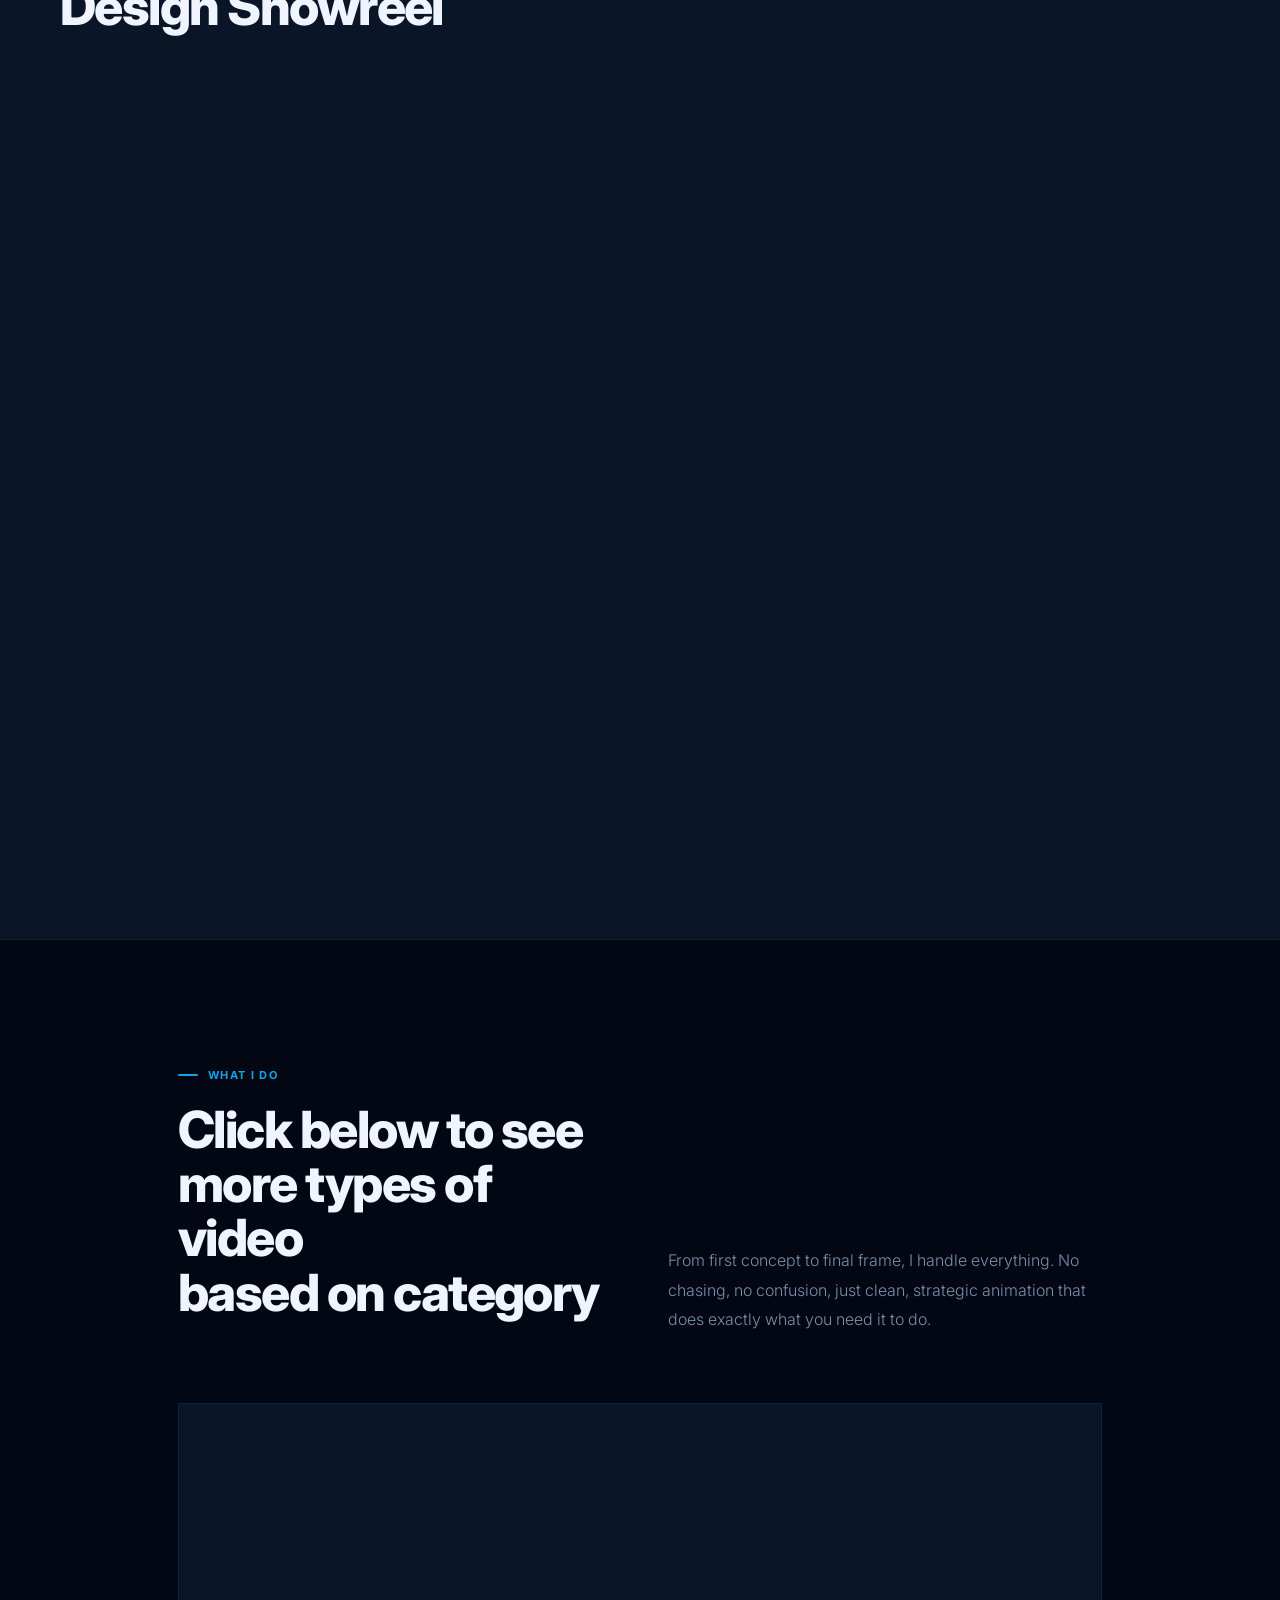
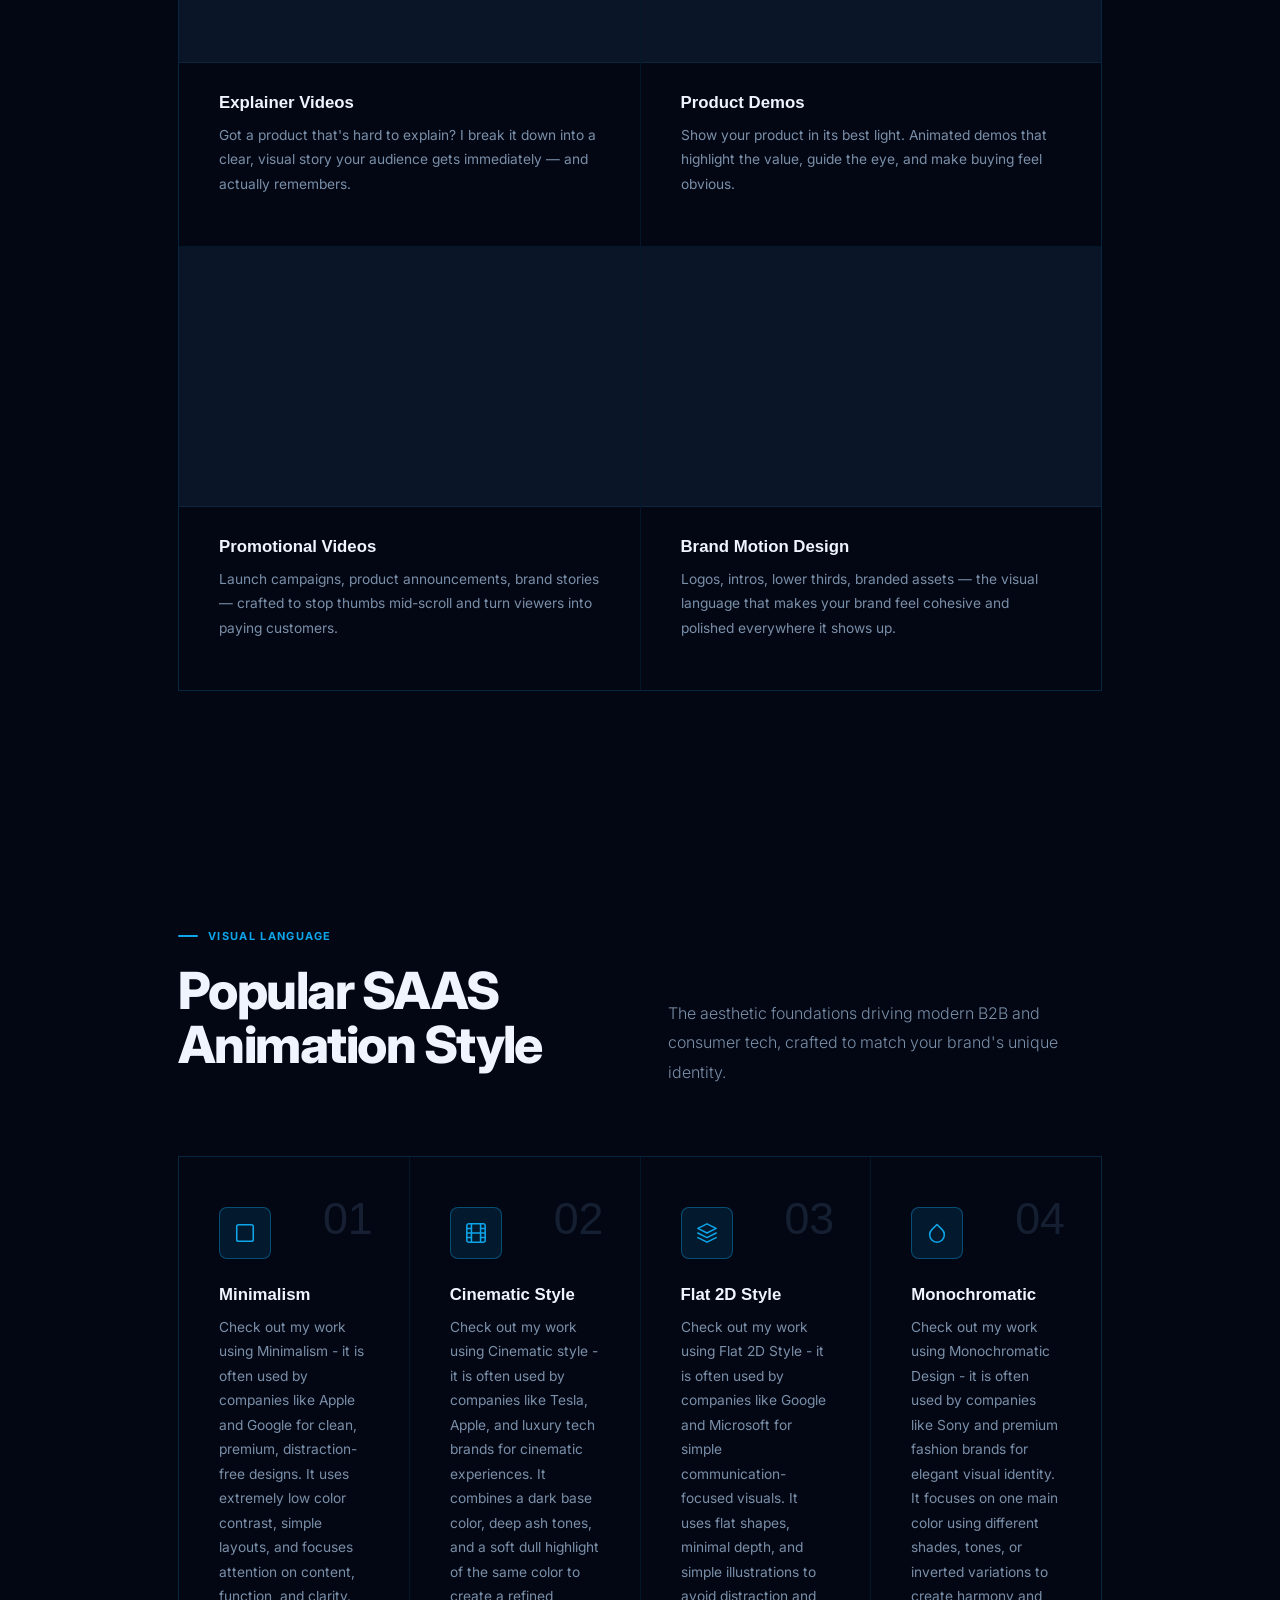
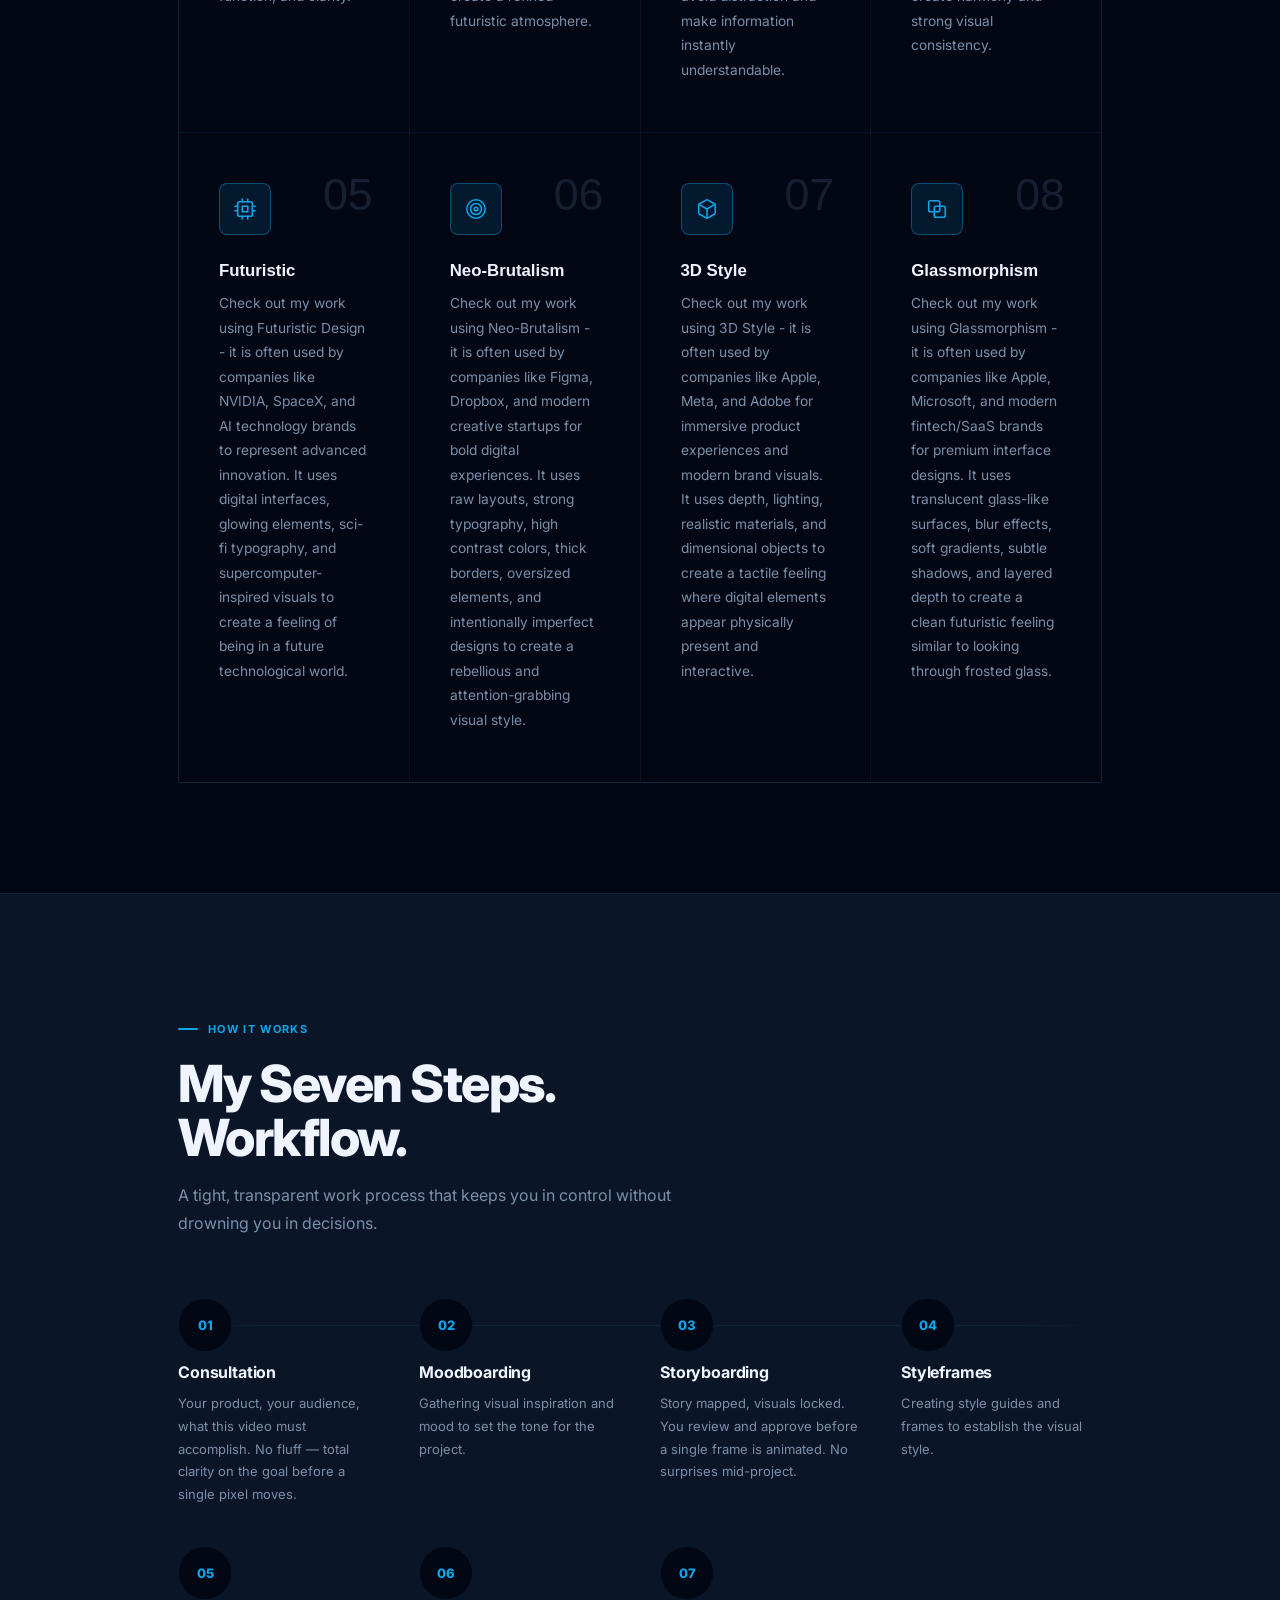
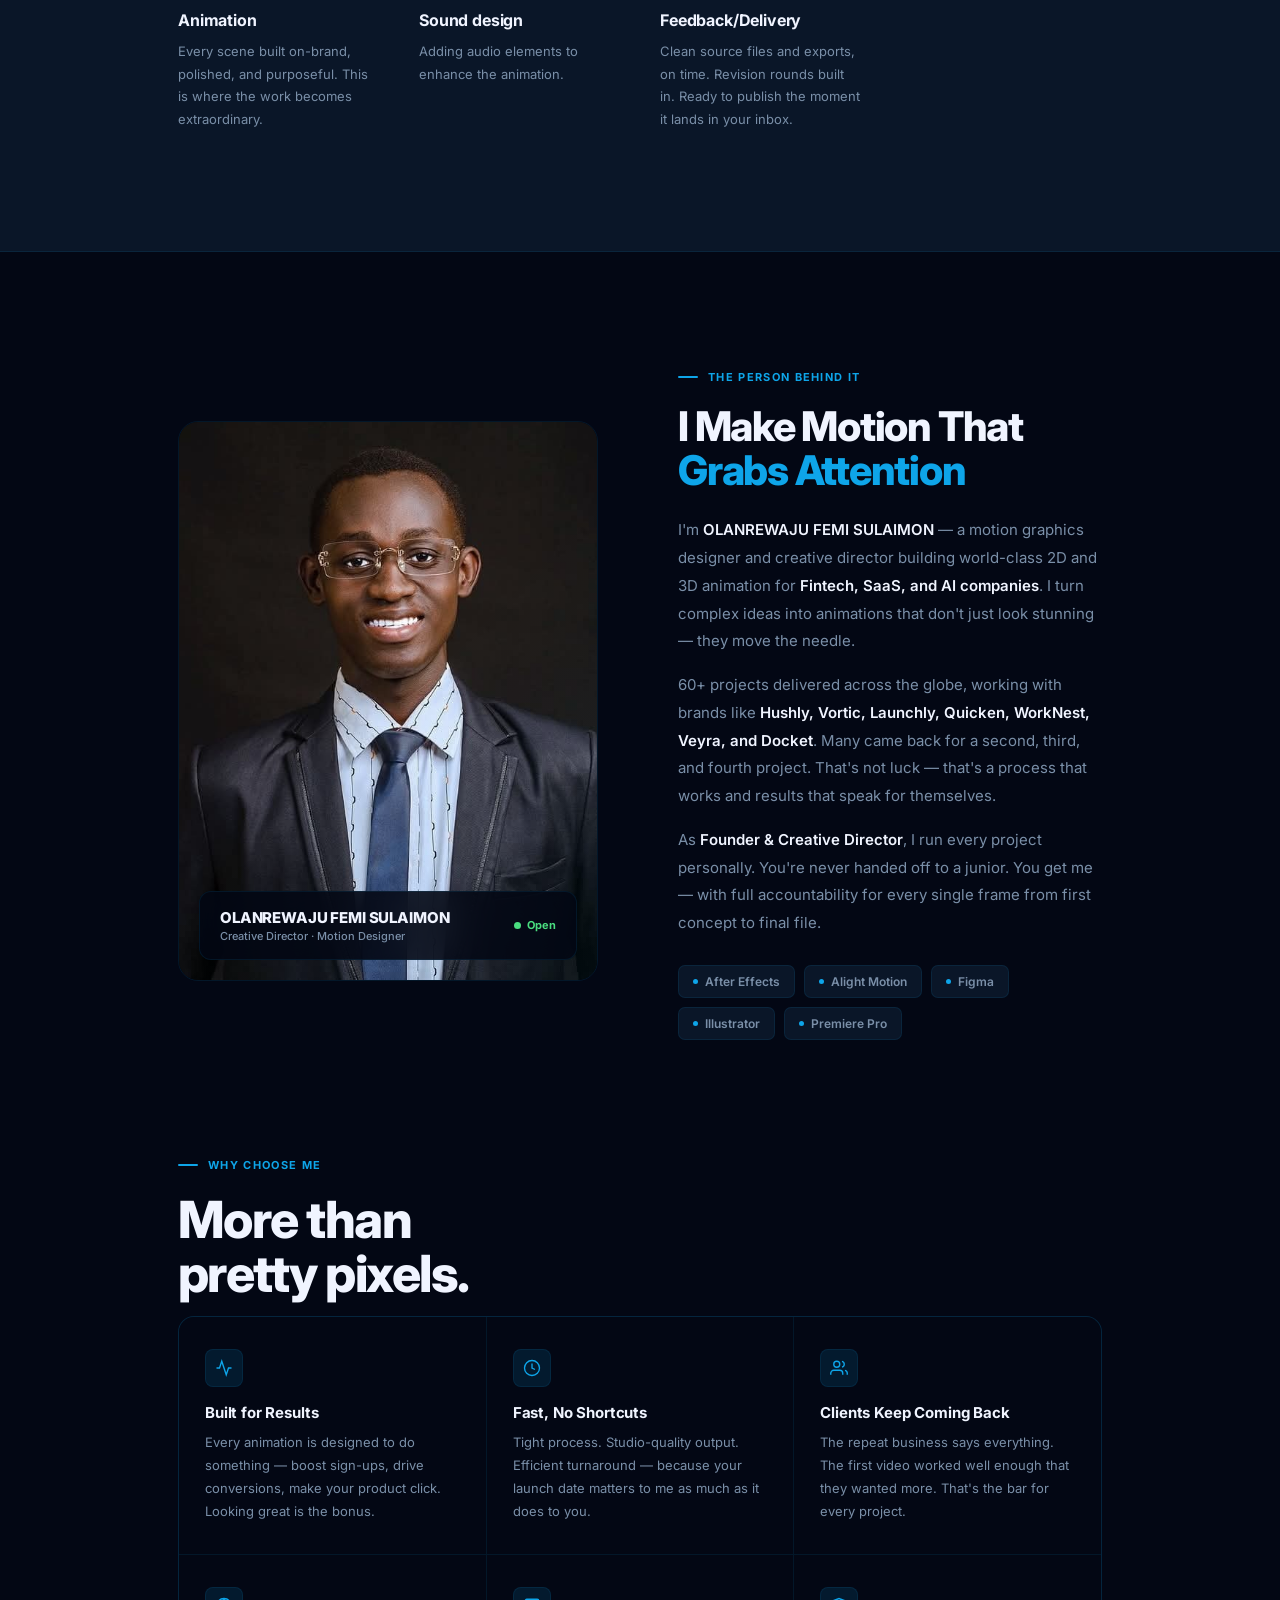
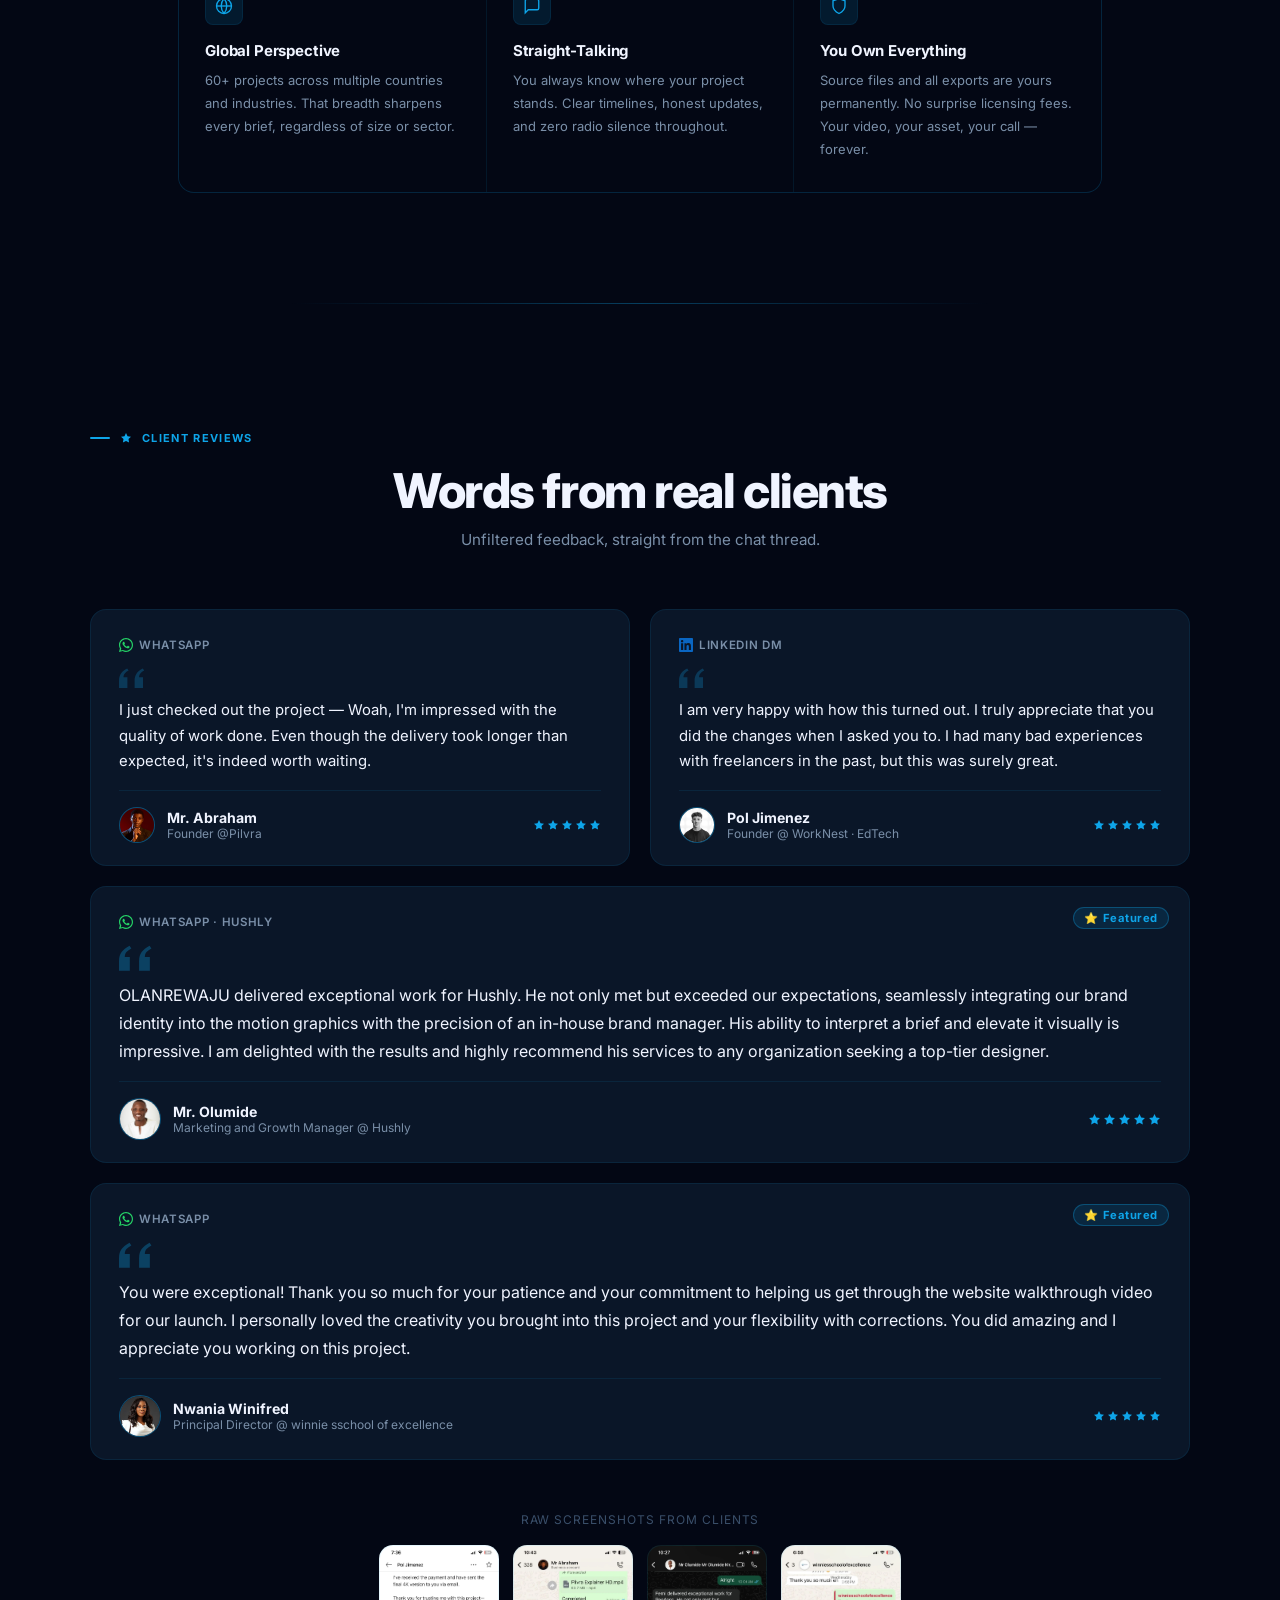
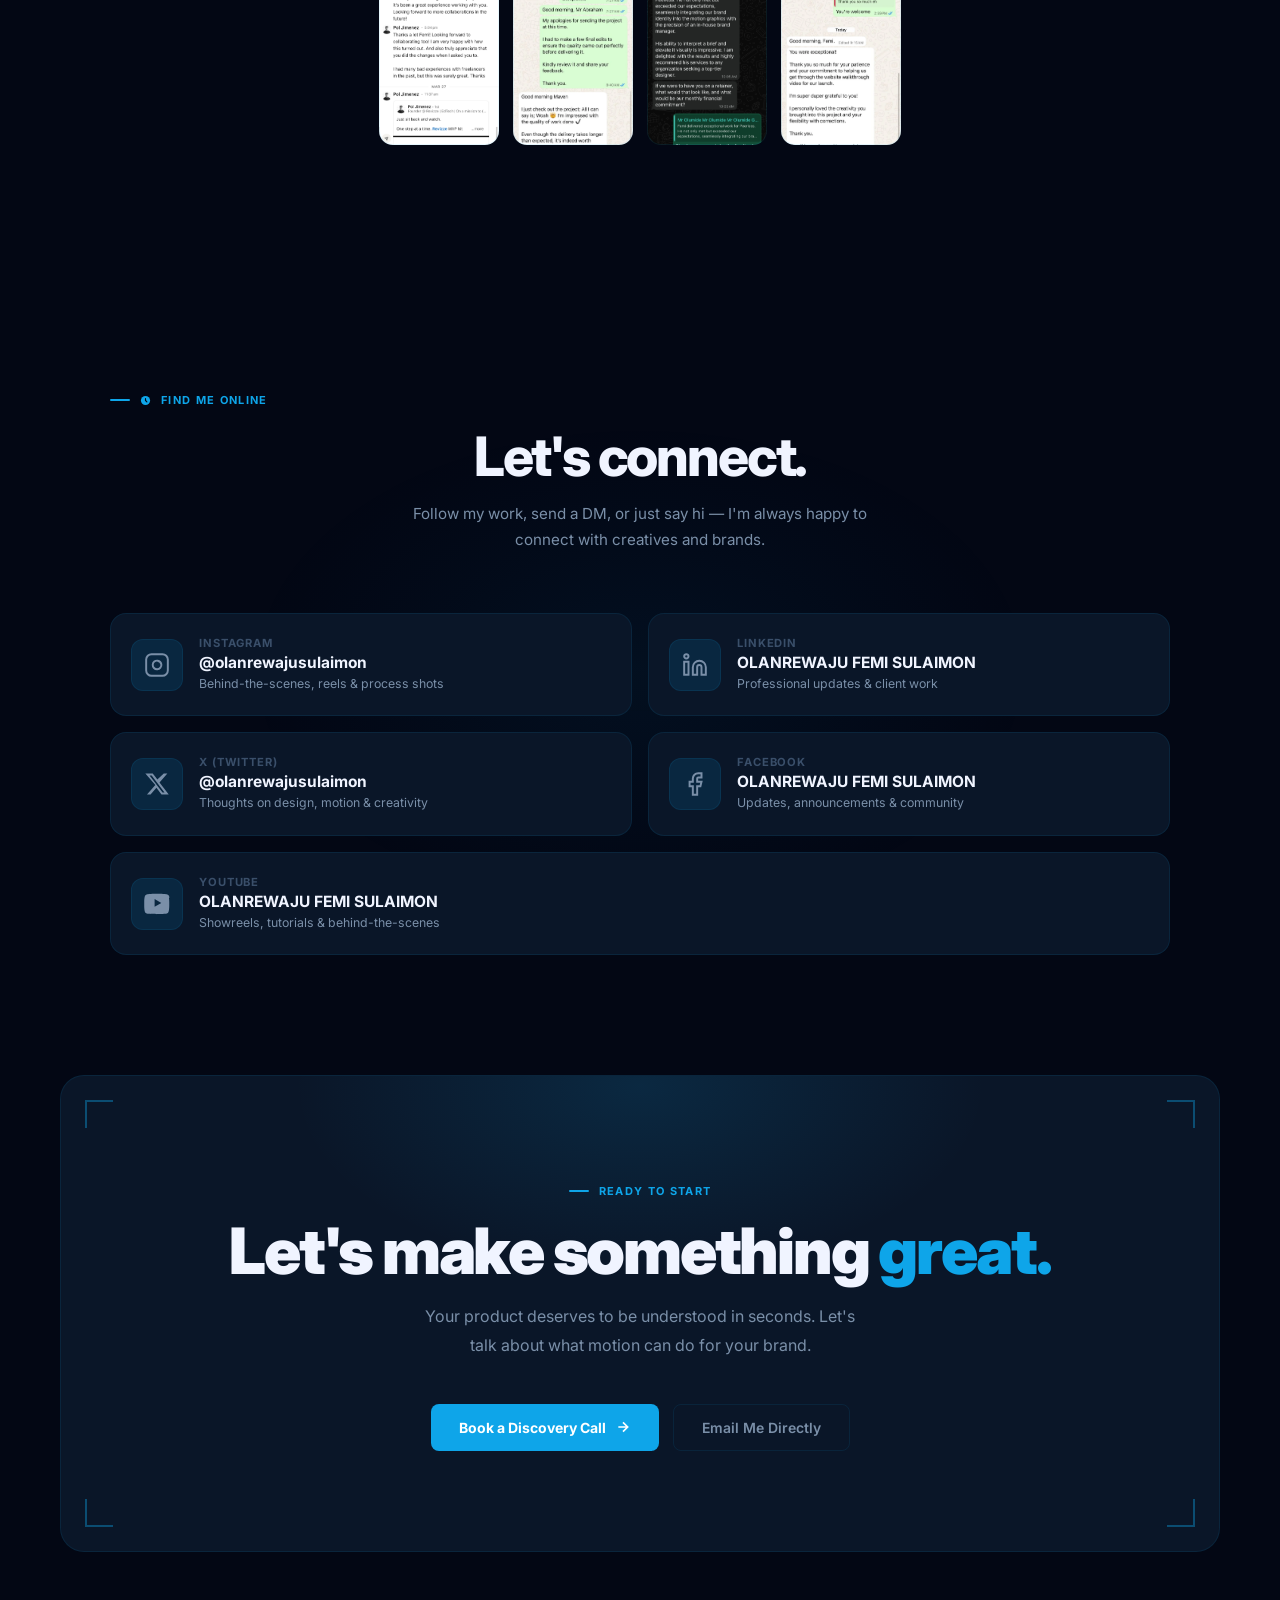
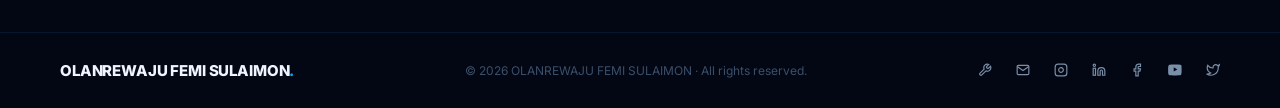
==== commit ab5bae1a: "Add Docket project with case study and video to portfolio" ====
--- a/index.html
+++ b/index.html
@@ -589,19 +589,7 @@
                 <span class="bi">&#183;</span>
                 <span class="bi">Veyra</span>
                 <span class="bi">&#183;</span>
-                <span class="bi">Hushly</span>
-                <span class="bi">&#183;</span>
-                <span class="bi">Vortic</span>
-                <span class="bi">&#183;</span>
-                <span class="bi">Launchly</span>
-                <span class="bi">&#183;</span>
-                <span class="bi">Quicken</span>
-                <span class="bi">&#183;</span>
-                <span class="bi">WorkNest</span>
-                <span class="bi">&#183;</span>
-                <span class="bi">EchoOne AI</span>
-                <span class="bi">&#183;</span>
-                <span class="bi">Veyra</span>
+                <span class="bi">Docket</span>
                 <span class="bi">&#183;</span>
                 <span class="bi">Hushly</span>
                 <span class="bi">&#183;</span>
@@ -617,6 +605,24 @@
                 <span class="bi">&#183;</span>
                 <span class="bi">Veyra</span>
                 <span class="bi">&#183;</span>
+                <span class="bi">Docket</span>
+                <span class="bi">&#183;</span>
+                <span class="bi">Hushly</span>
+                <span class="bi">&#183;</span>
+                <span class="bi">Vortic</span>
+                <span class="bi">&#183;</span>
+                <span class="bi">Launchly</span>
+                <span class="bi">&#183;</span>
+                <span class="bi">Quicken</span>
+                <span class="bi">&#183;</span>
+                <span class="bi">WorkNest</span>
+                <span class="bi">&#183;</span>
+                <span class="bi">EchoOne AI</span>
+                <span class="bi">&#183;</span>
+                <span class="bi">Veyra</span>
+                <span class="bi">&#183;</span>
+                <span class="bi">Docket</span>
+                <span class="bi">&#183;</span>
             </div>
 
         </div>
@@ -1152,7 +1158,7 @@
                     <p class="about-body r d2">60+ projects delivered across the globe, working with brands like
 
                         <strong>Hushly,
-                            Vortic, Launchly, Quicken, WorkNest, and Veyra</strong>. Many came back for a second, third, and fourth
+                            Vortic, Launchly, Quicken, WorkNest, Veyra, and Docket</strong>. Many came back for a second, third, and fourth
 
                         project. That's
 
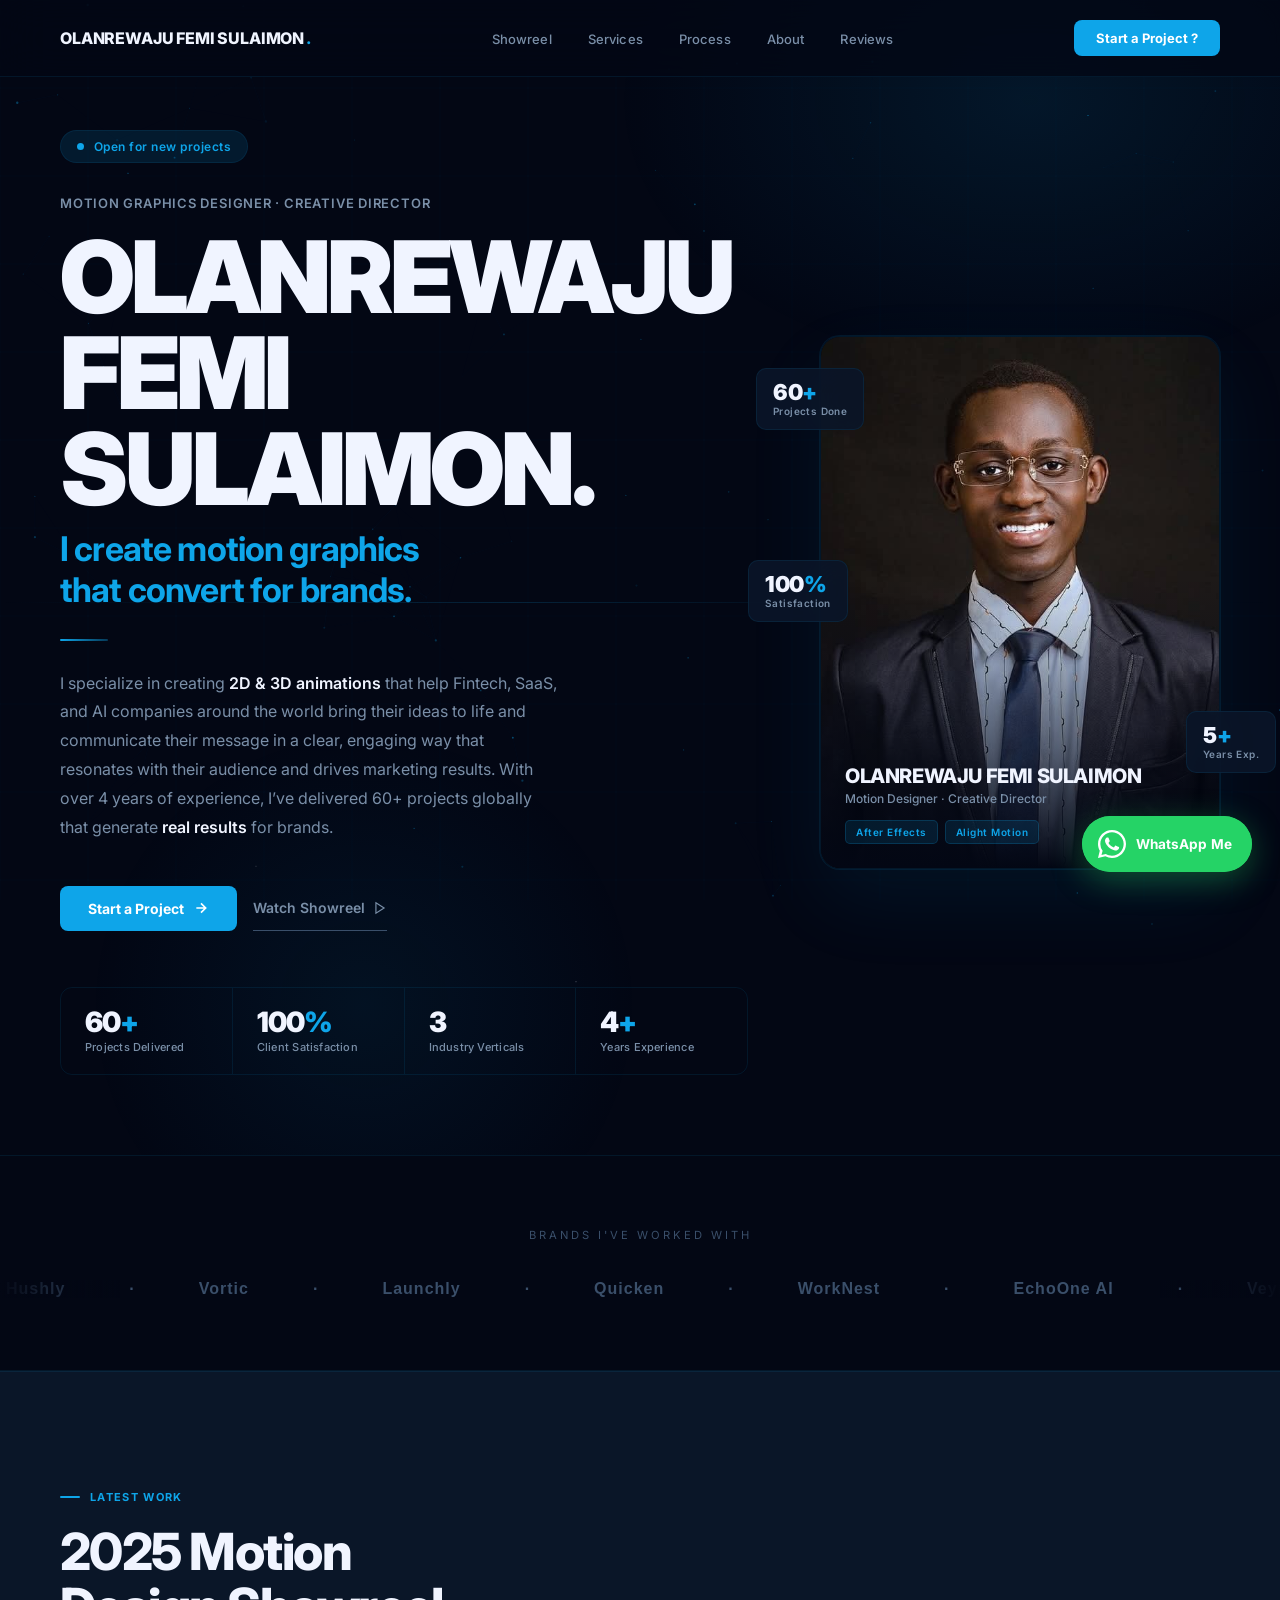
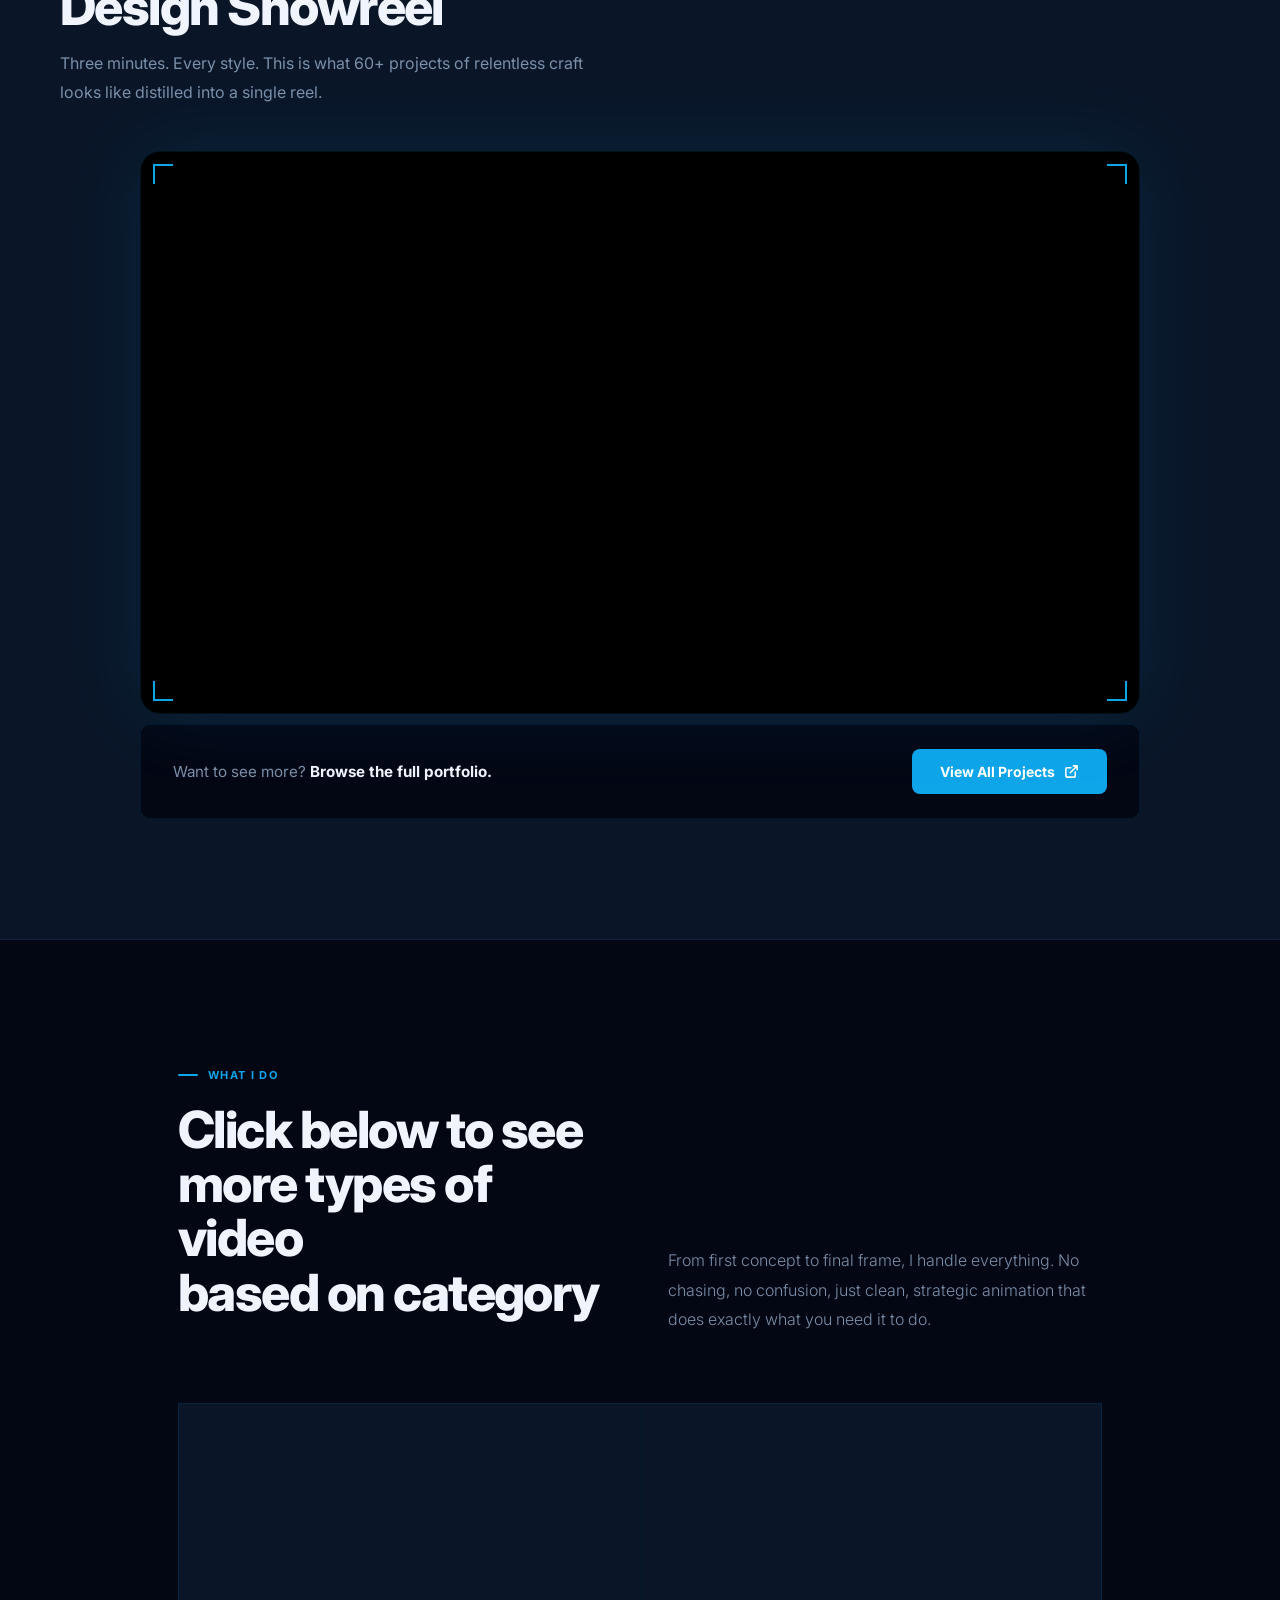
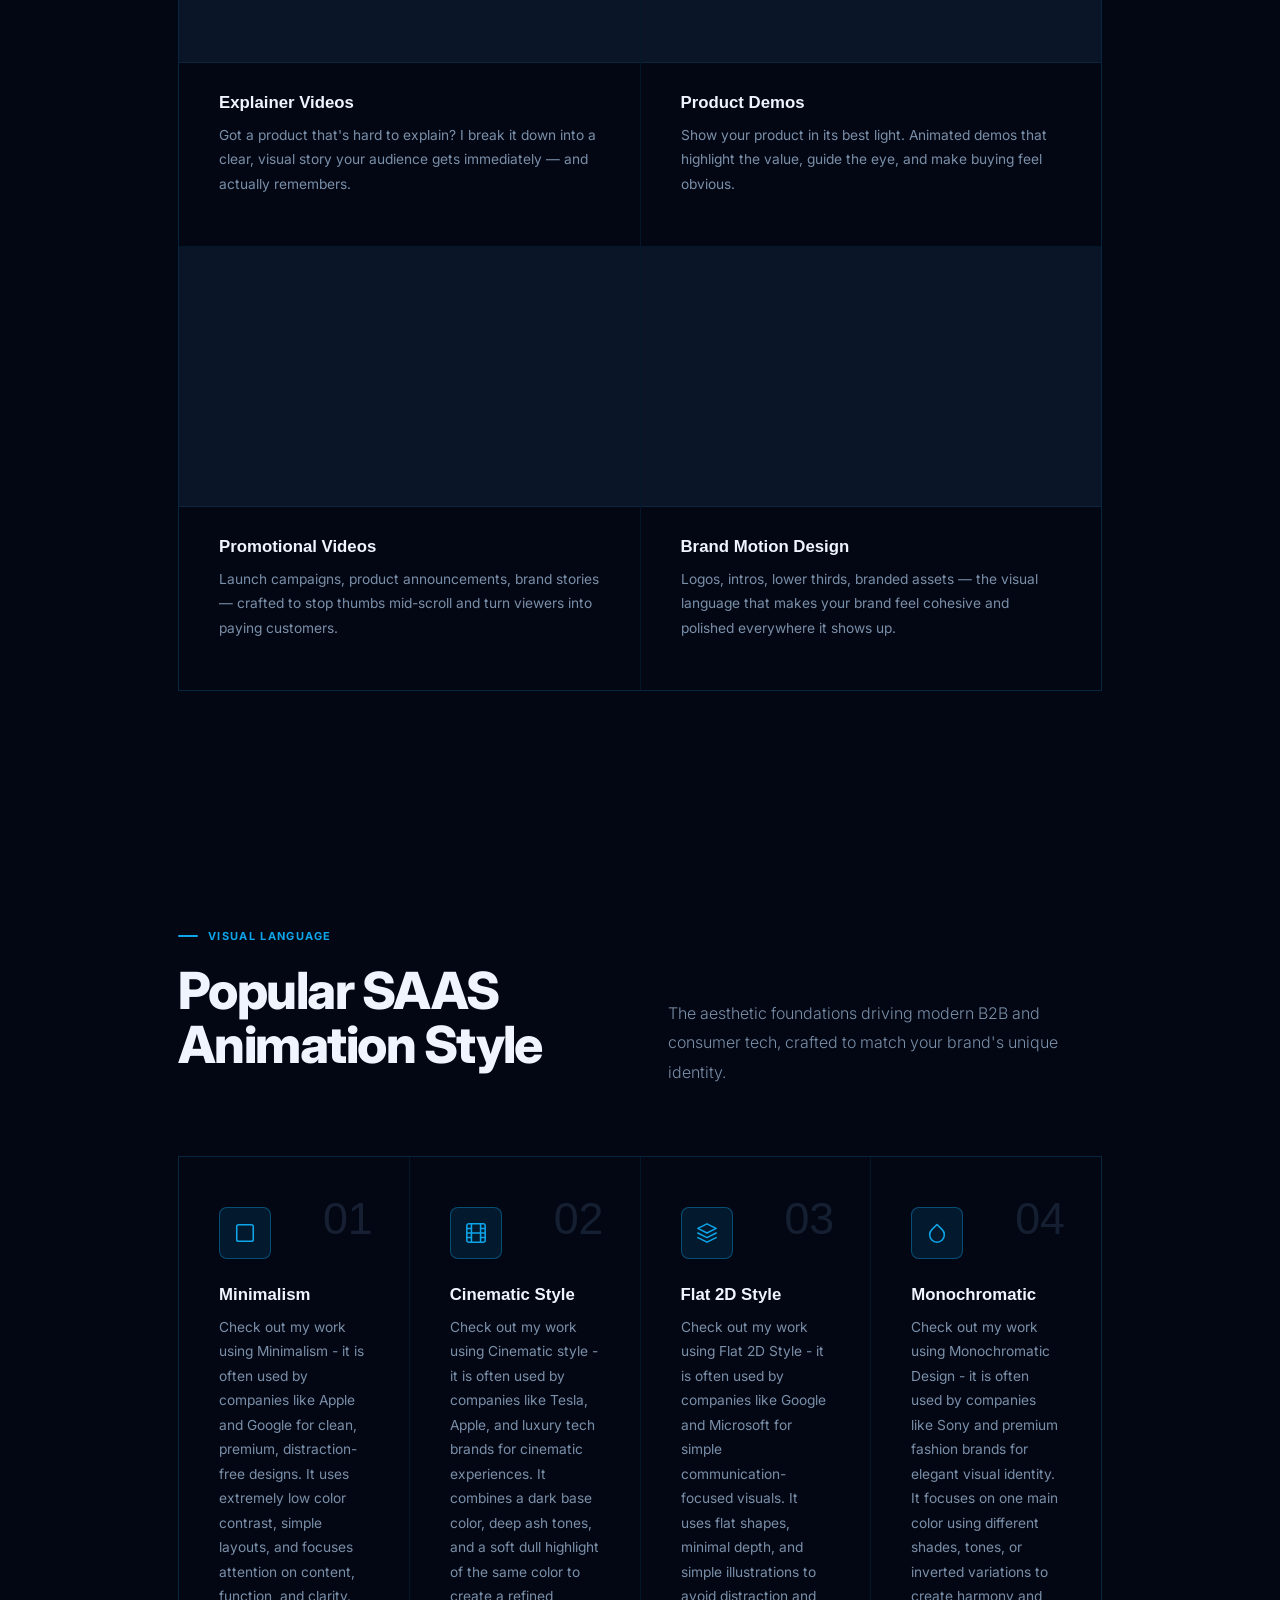
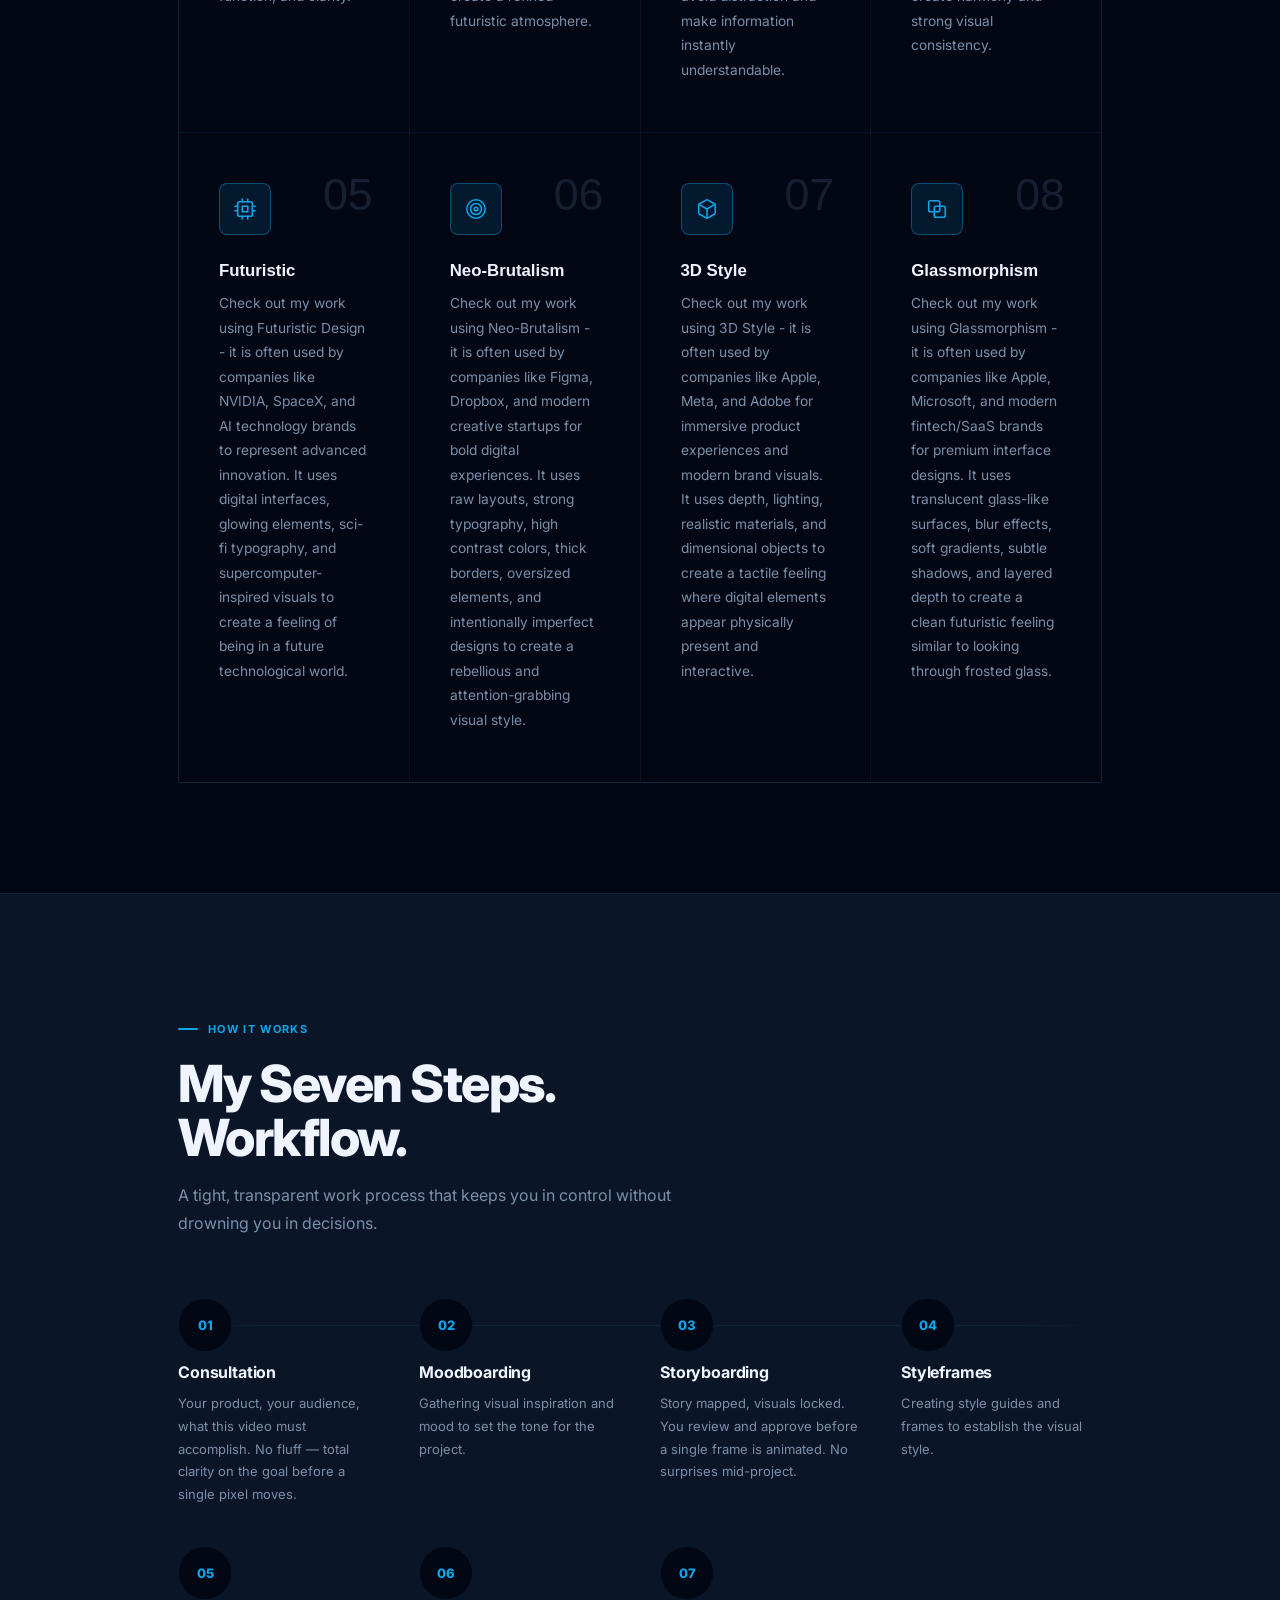
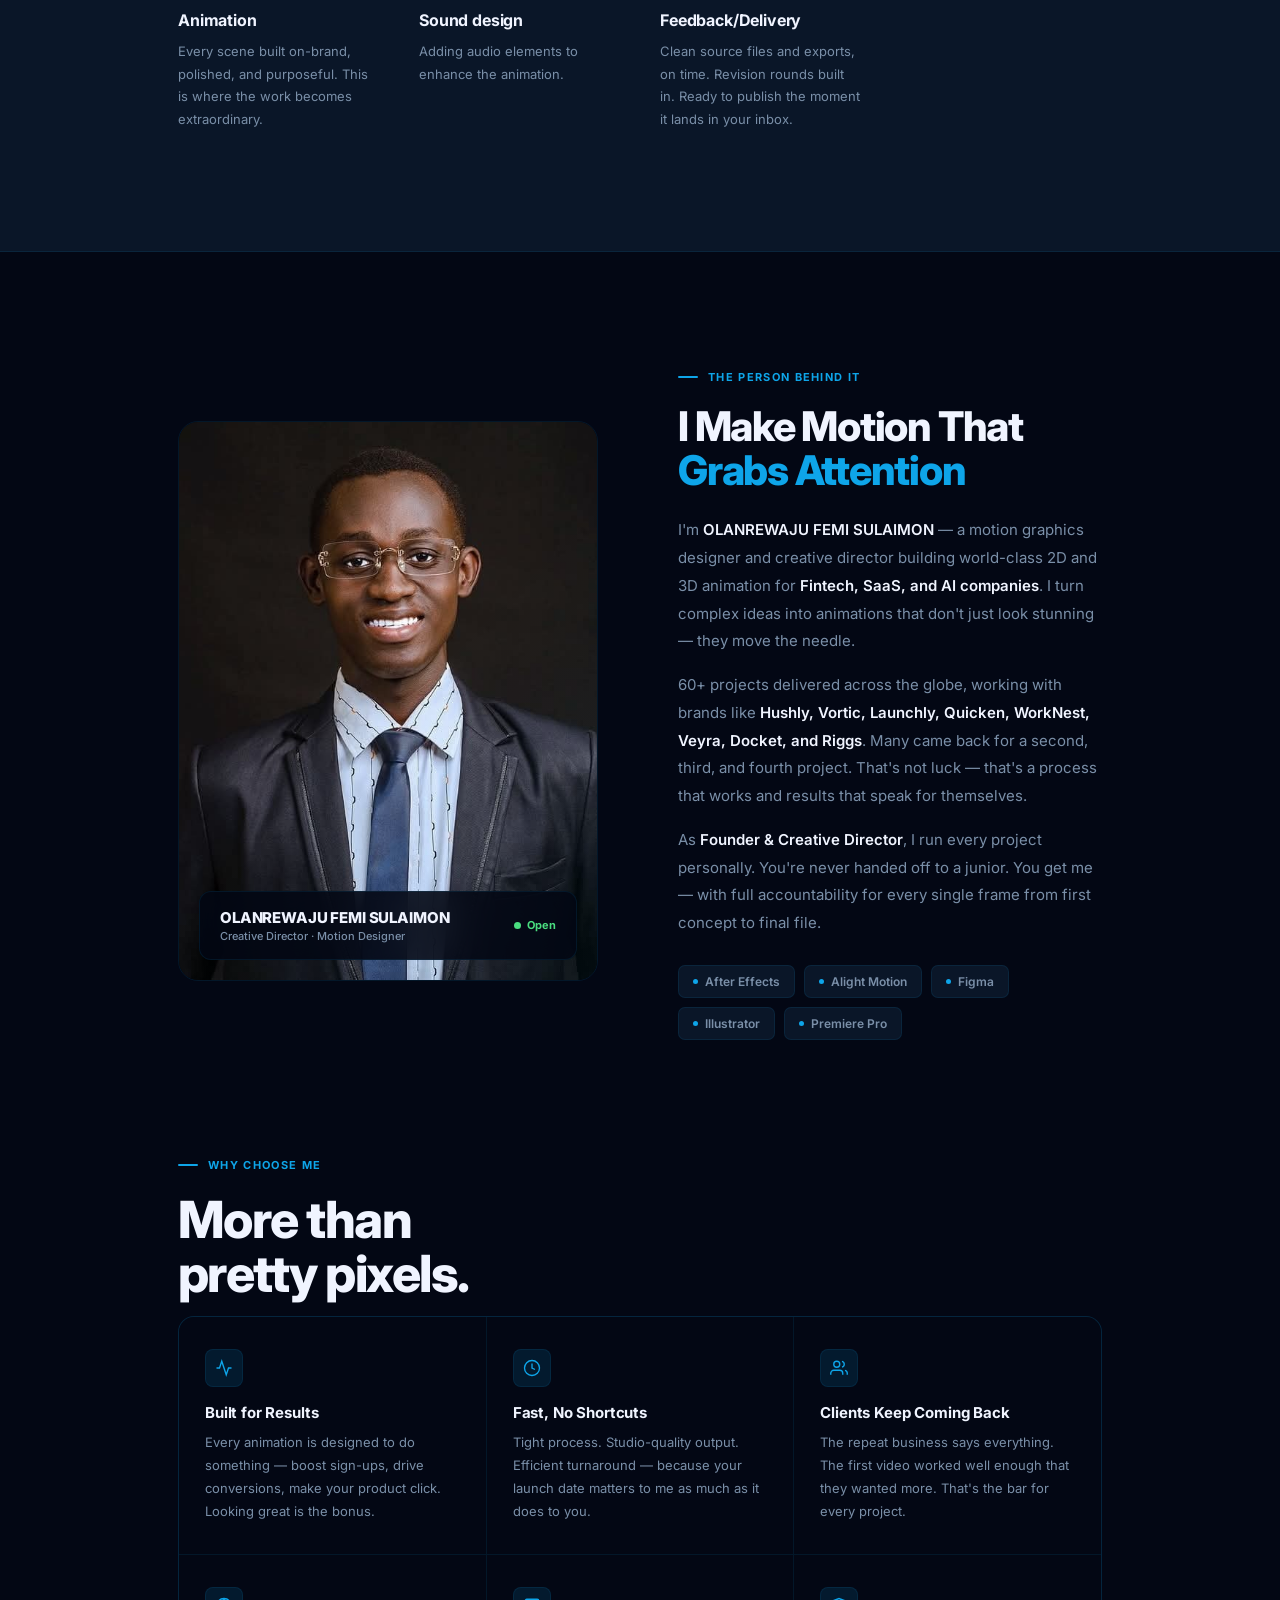
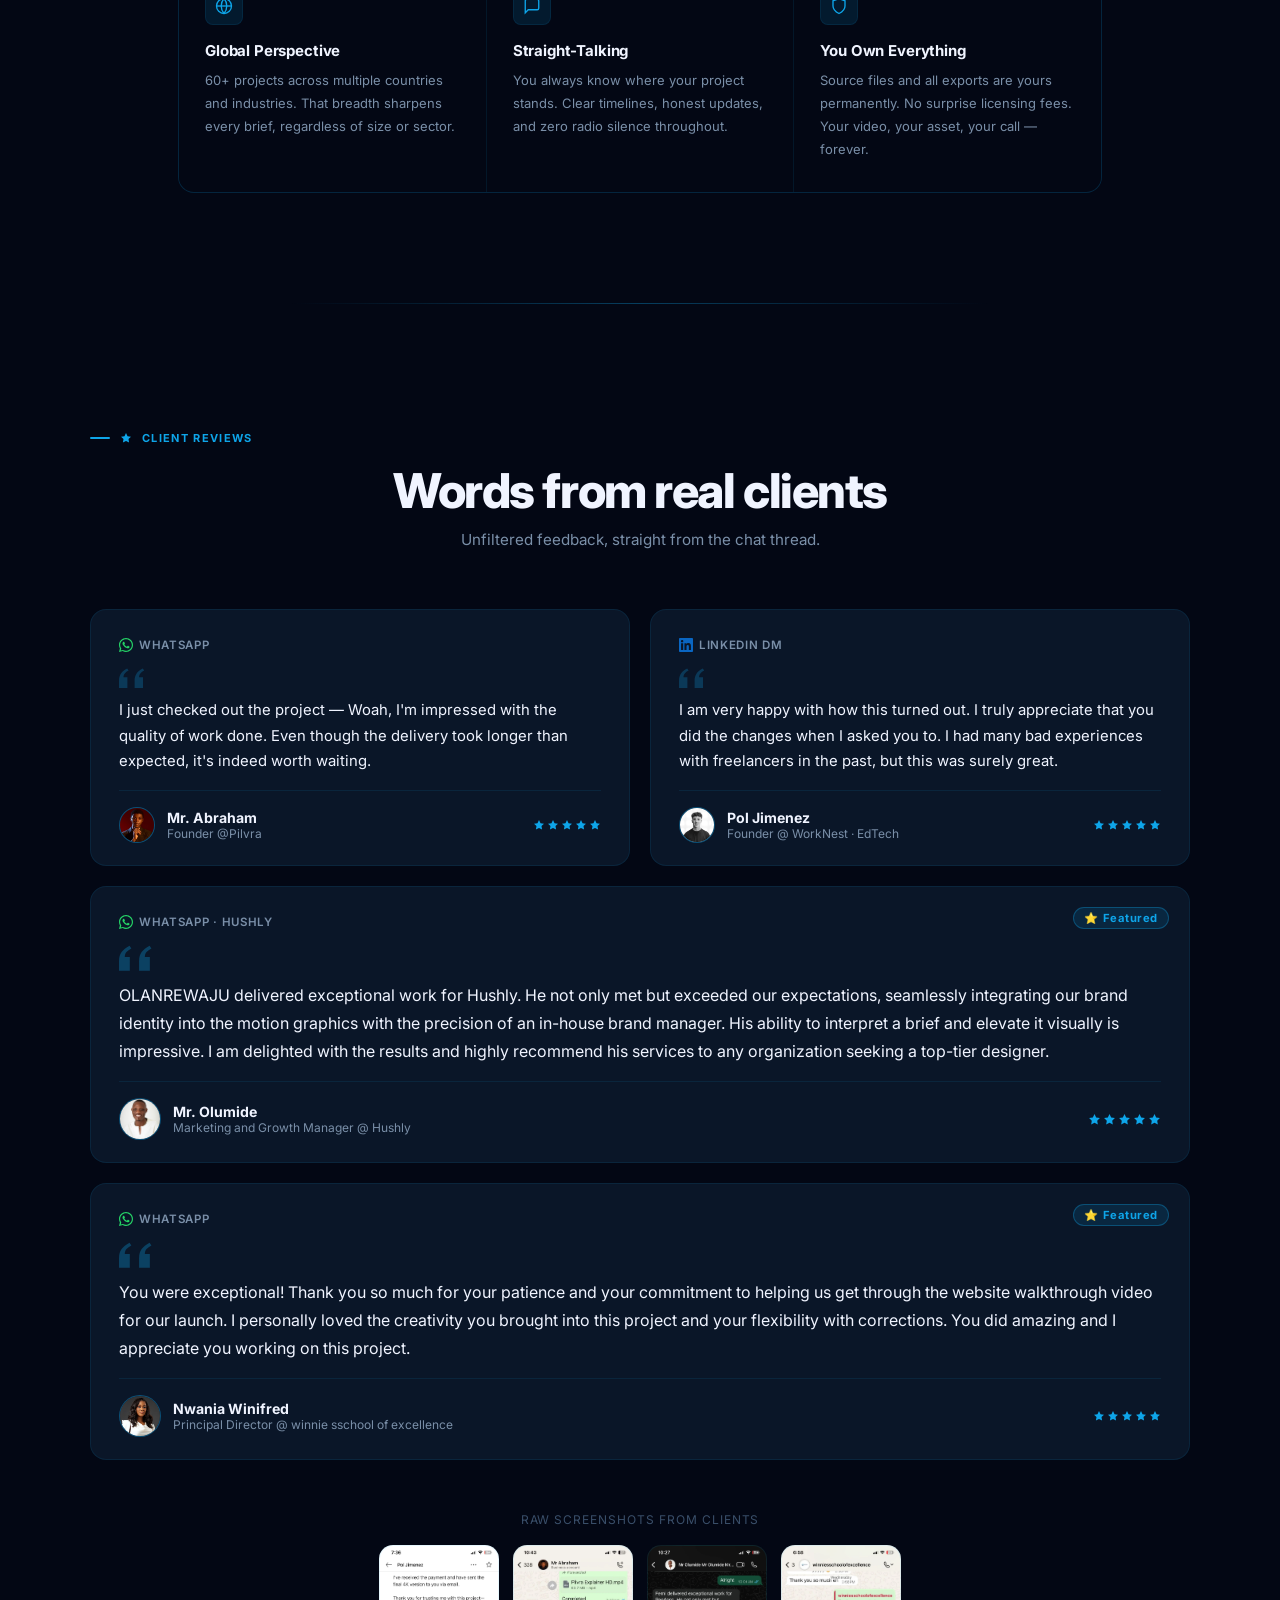
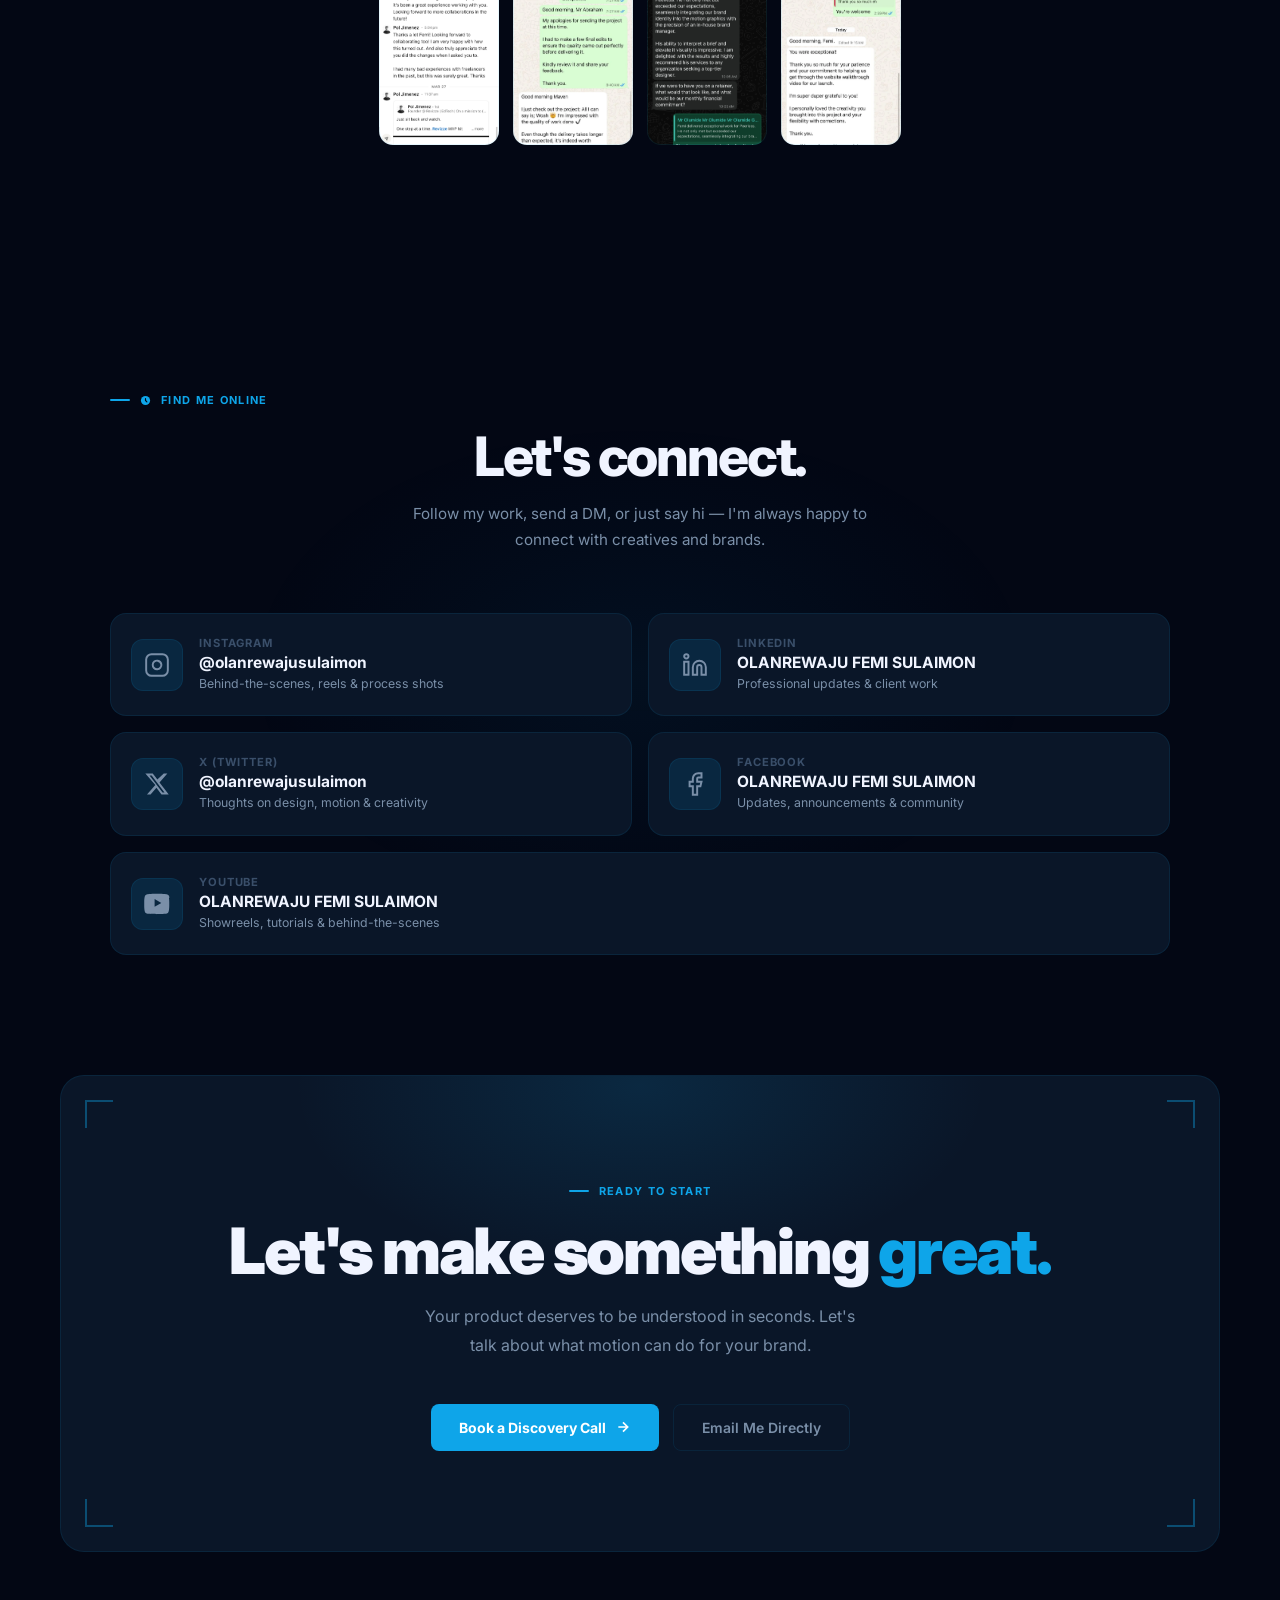
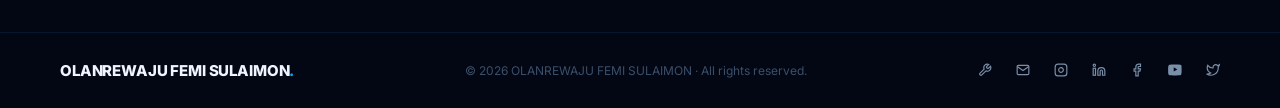
==== commit d55f36f8: "Add Riggs explainer video project to portfolio" ====
--- a/index.html
+++ b/index.html
@@ -591,6 +591,8 @@
                 <span class="bi">&#183;</span>
                 <span class="bi">Docket</span>
                 <span class="bi">&#183;</span>
+                <span class="bi">Riggs</span>
+                <span class="bi">&#183;</span>
                 <span class="bi">Hushly</span>
                 <span class="bi">&#183;</span>
                 <span class="bi">Vortic</span>
@@ -607,6 +609,8 @@
                 <span class="bi">&#183;</span>
                 <span class="bi">Docket</span>
                 <span class="bi">&#183;</span>
+                <span class="bi">Riggs</span>
+                <span class="bi">&#183;</span>
                 <span class="bi">Hushly</span>
                 <span class="bi">&#183;</span>
                 <span class="bi">Vortic</span>
@@ -623,6 +627,8 @@
                 <span class="bi">&#183;</span>
                 <span class="bi">Docket</span>
                 <span class="bi">&#183;</span>
+                <span class="bi">Riggs</span>
+                <span class="bi">&#183;</span>
             </div>
 
         </div>
@@ -1158,7 +1164,7 @@
                     <p class="about-body r d2">60+ projects delivered across the globe, working with brands like
 
                         <strong>Hushly,
-                            Vortic, Launchly, Quicken, WorkNest, Veyra, and Docket</strong>. Many came back for a second, third, and fourth
+                            Vortic, Launchly, Quicken, WorkNest, Veyra, Docket, and Riggs</strong>. Many came back for a second, third, and fourth
 
                         project. That's
 
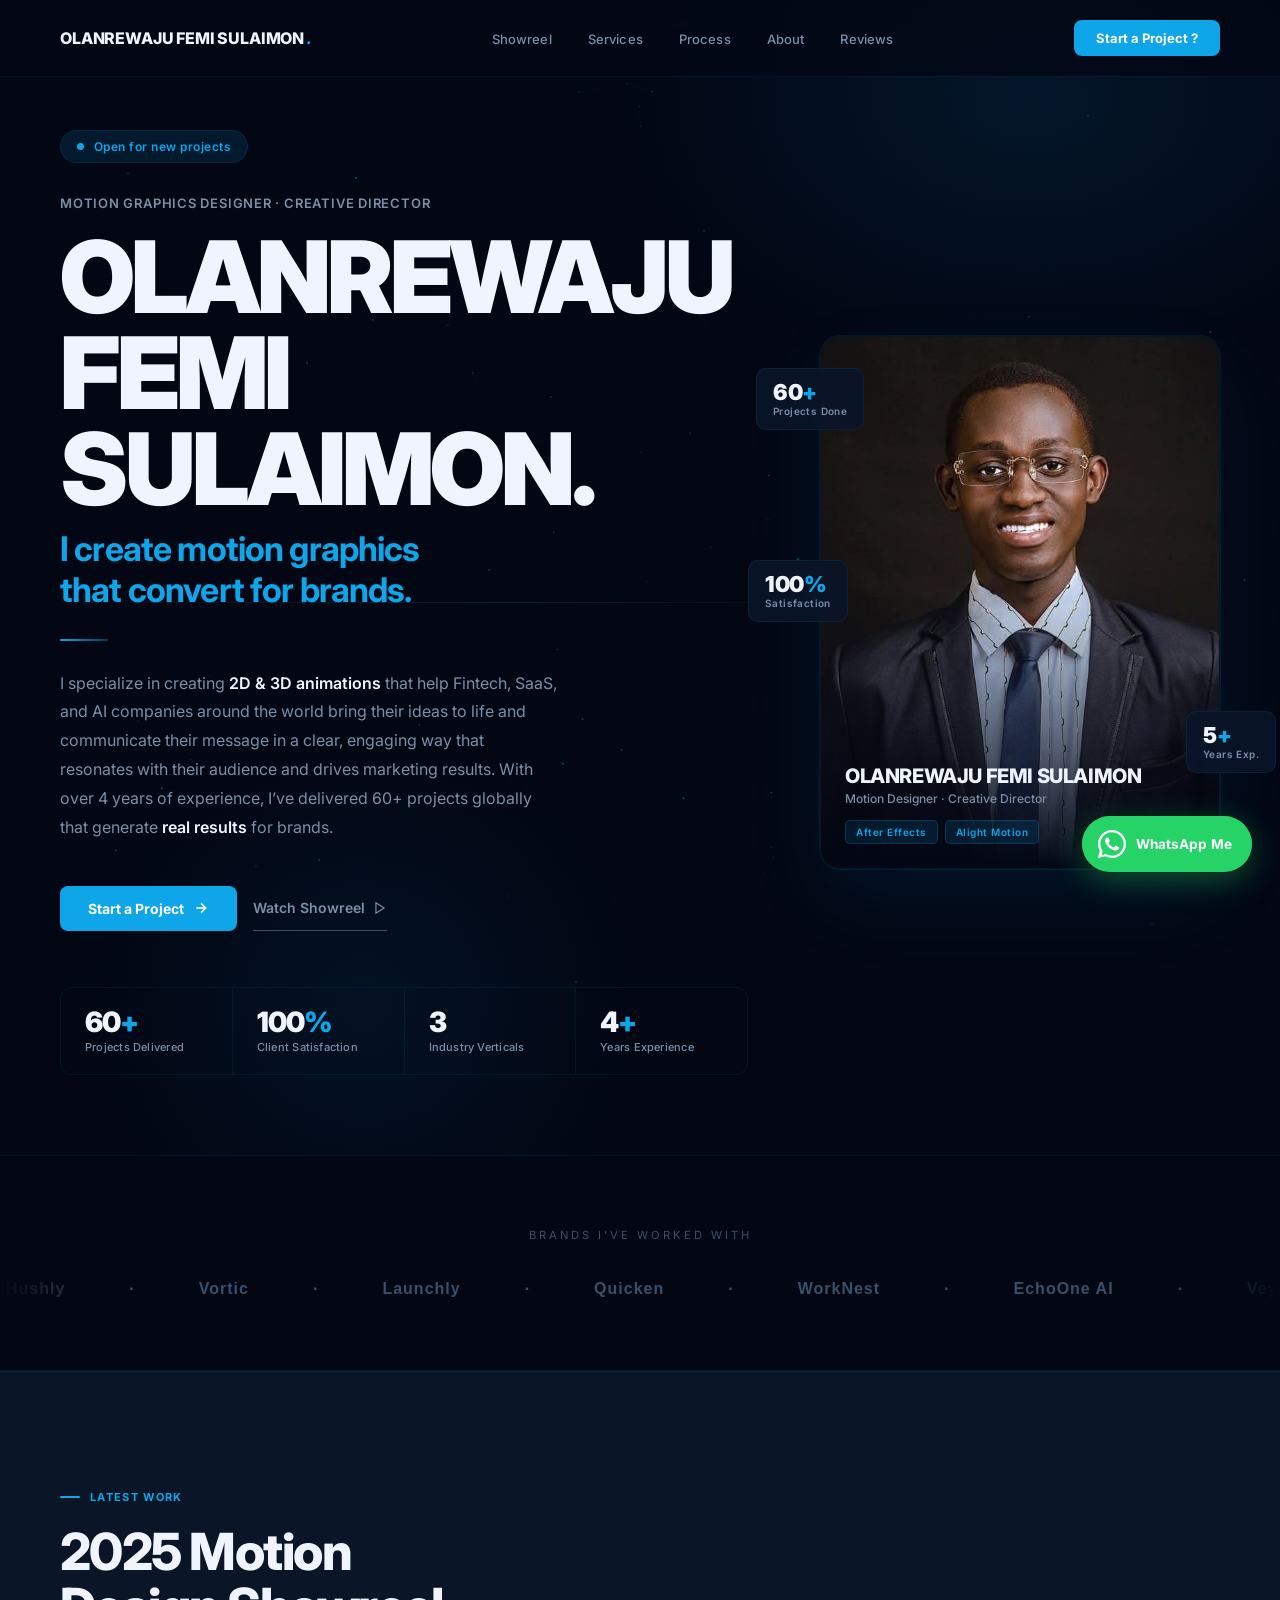
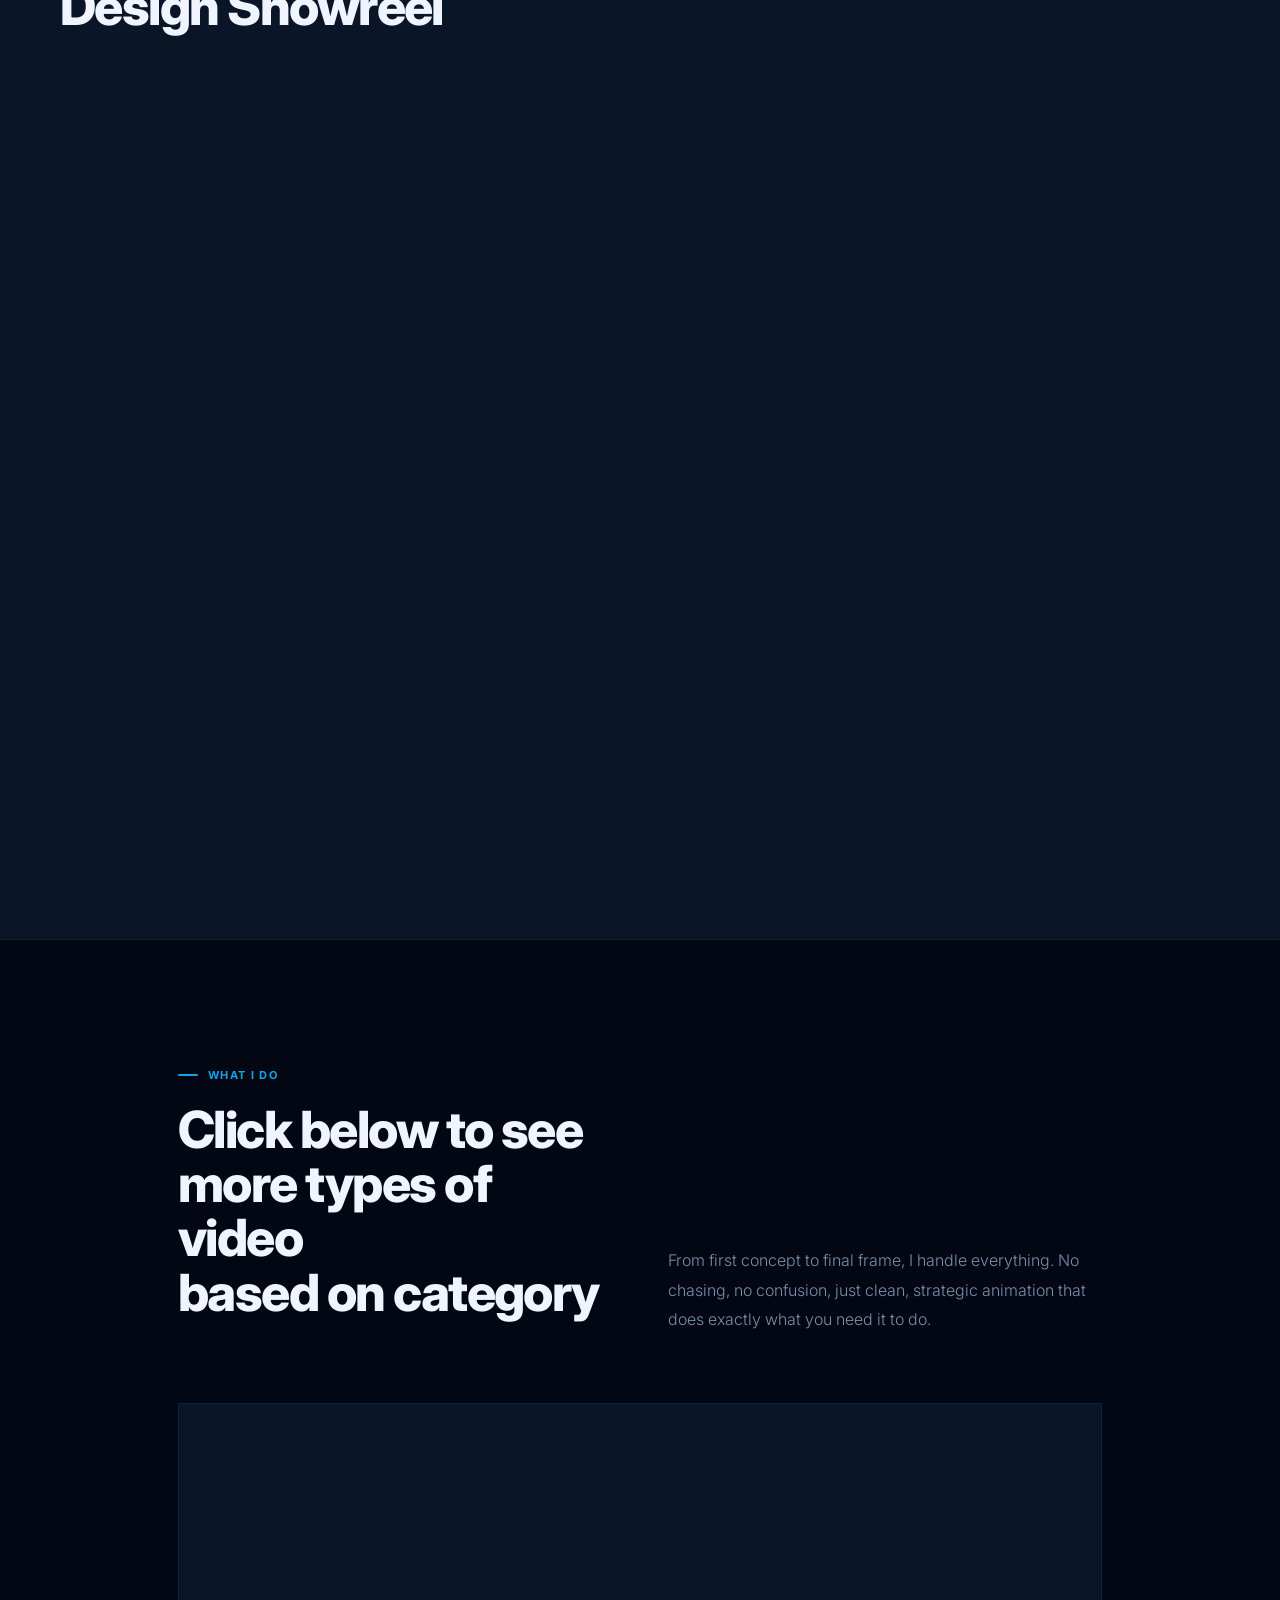
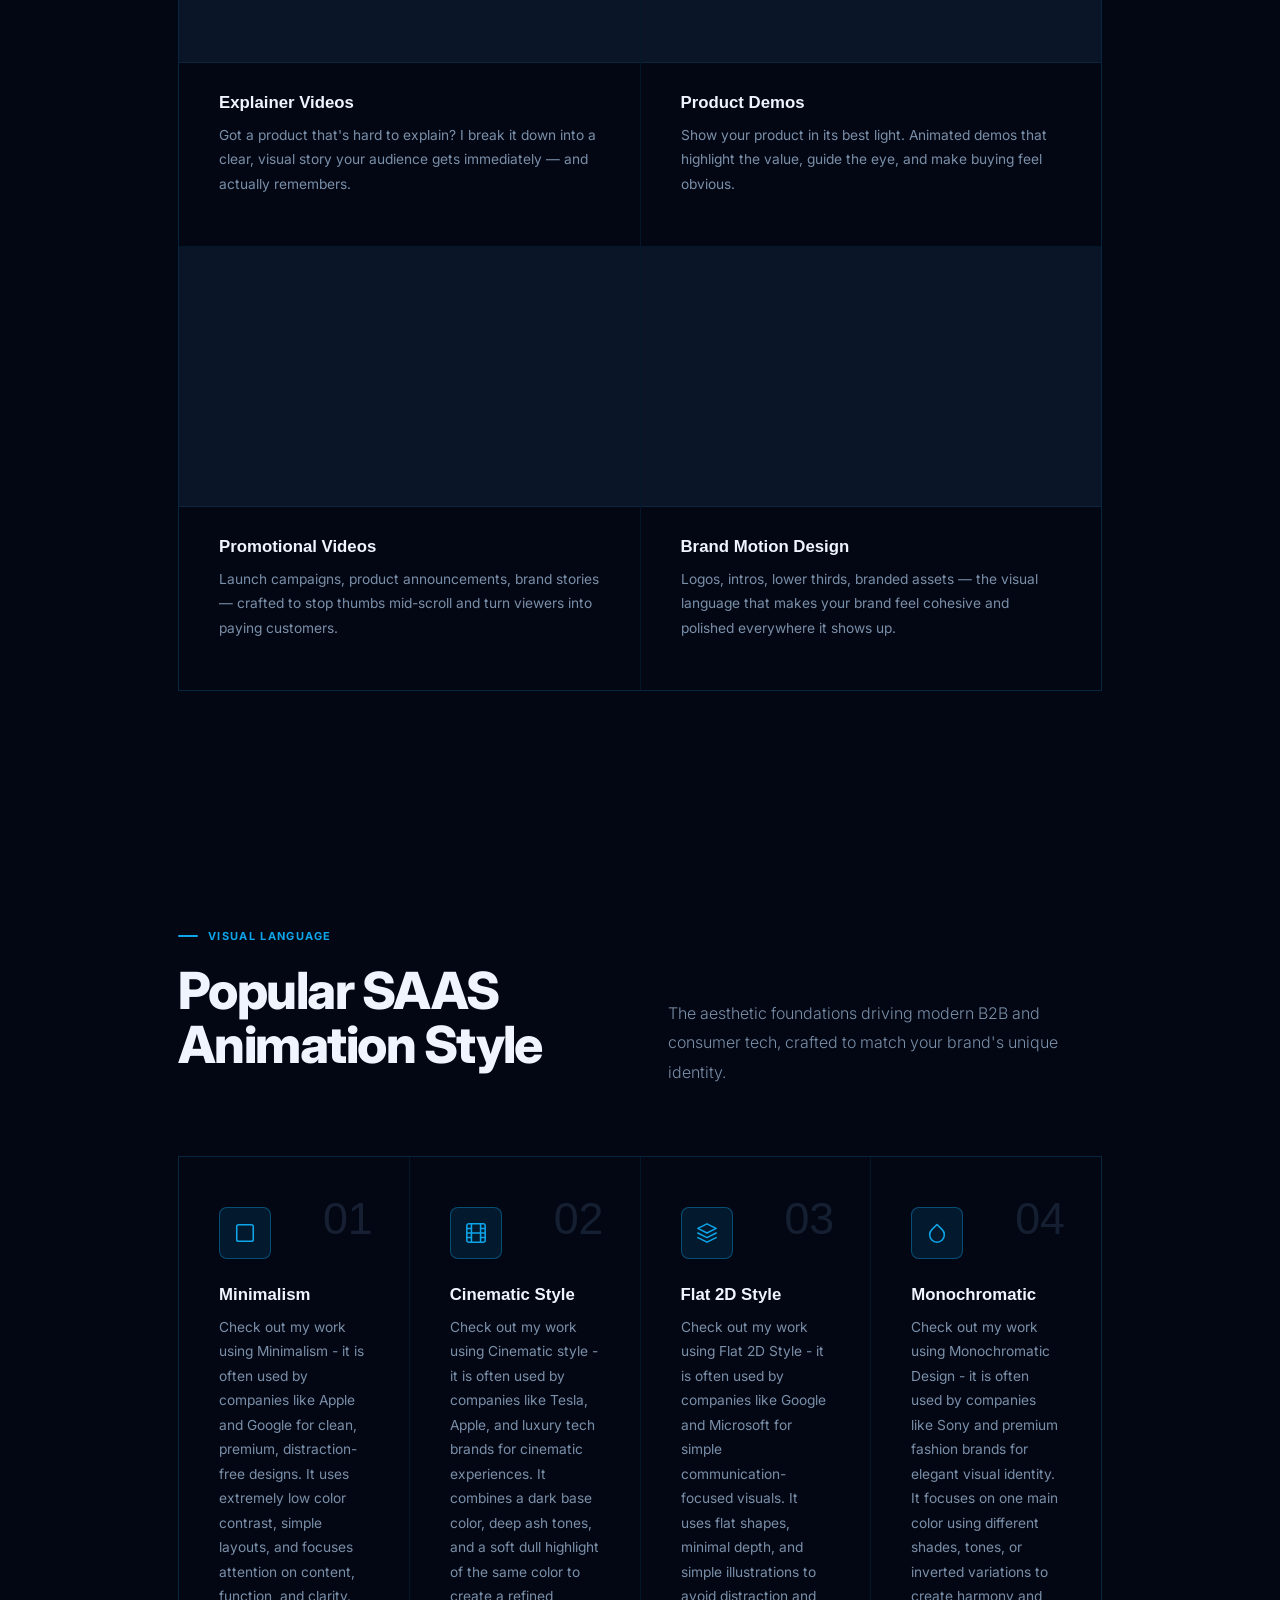
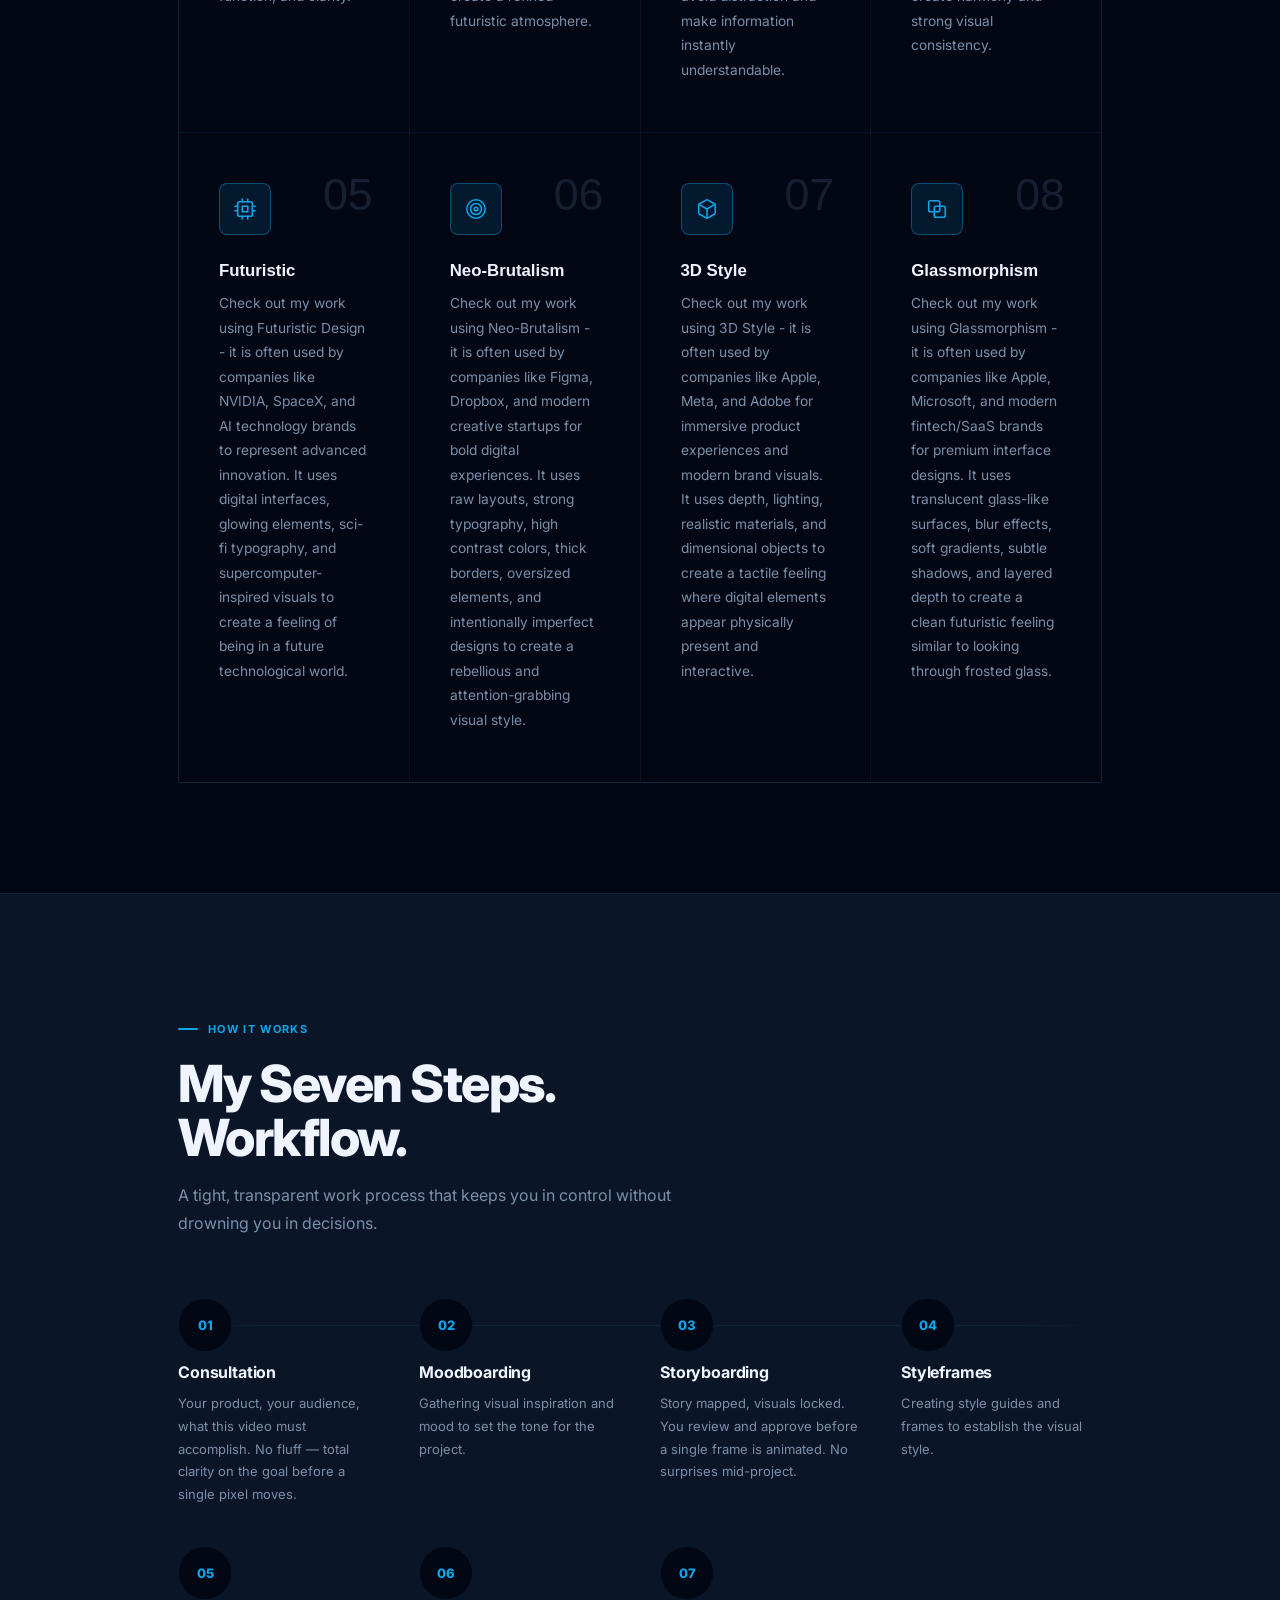
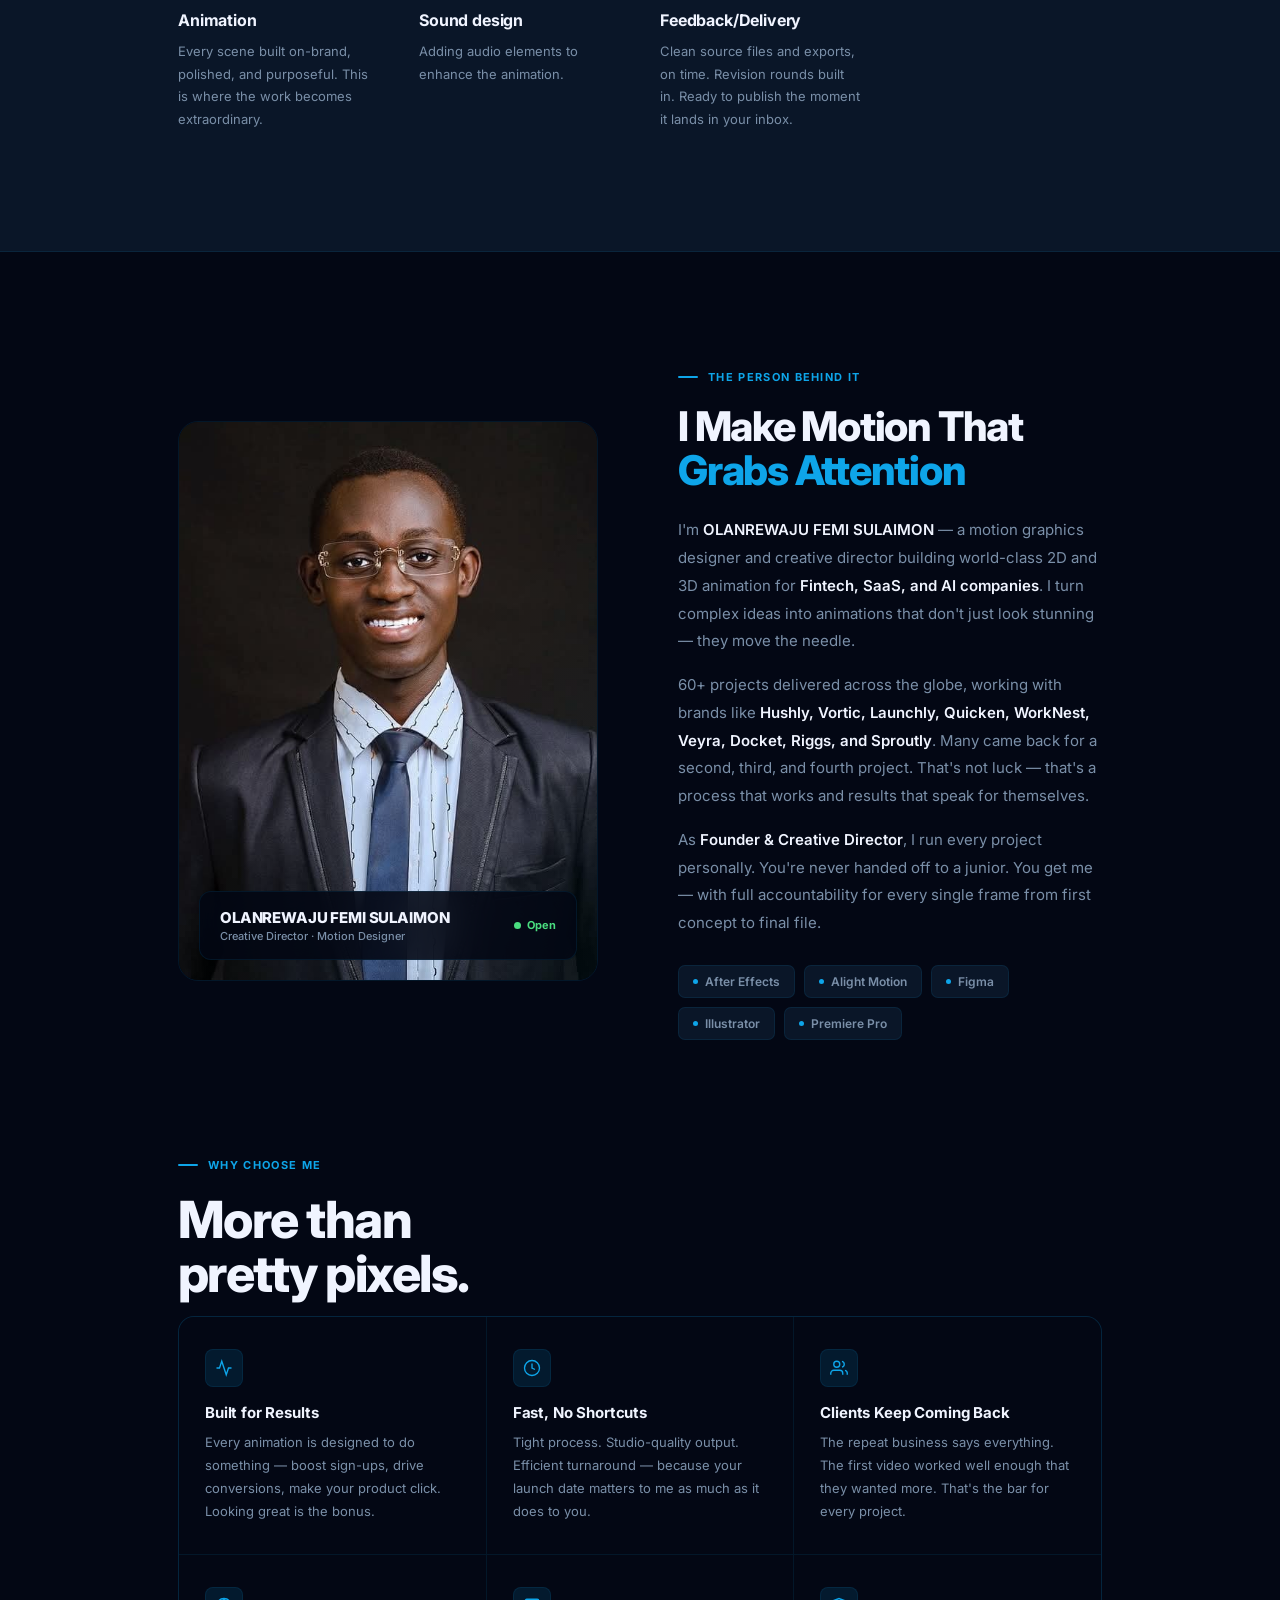
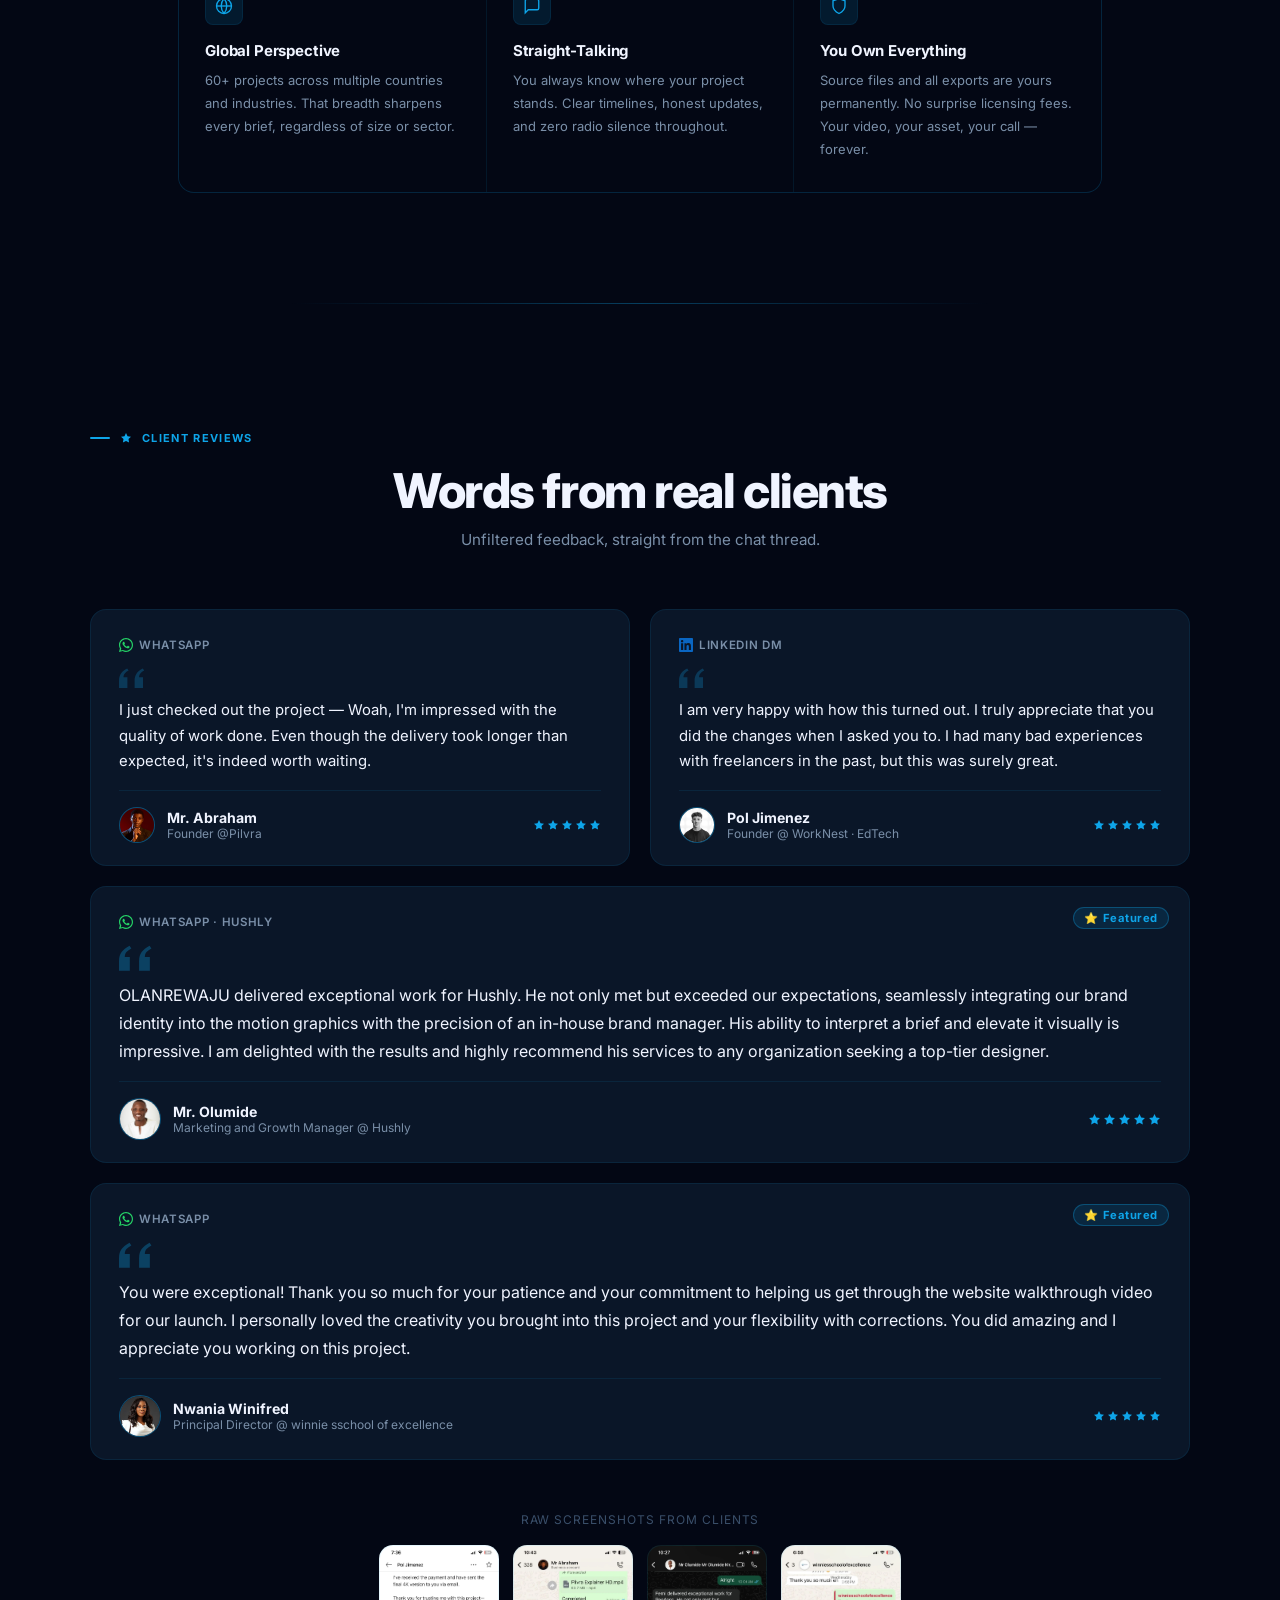
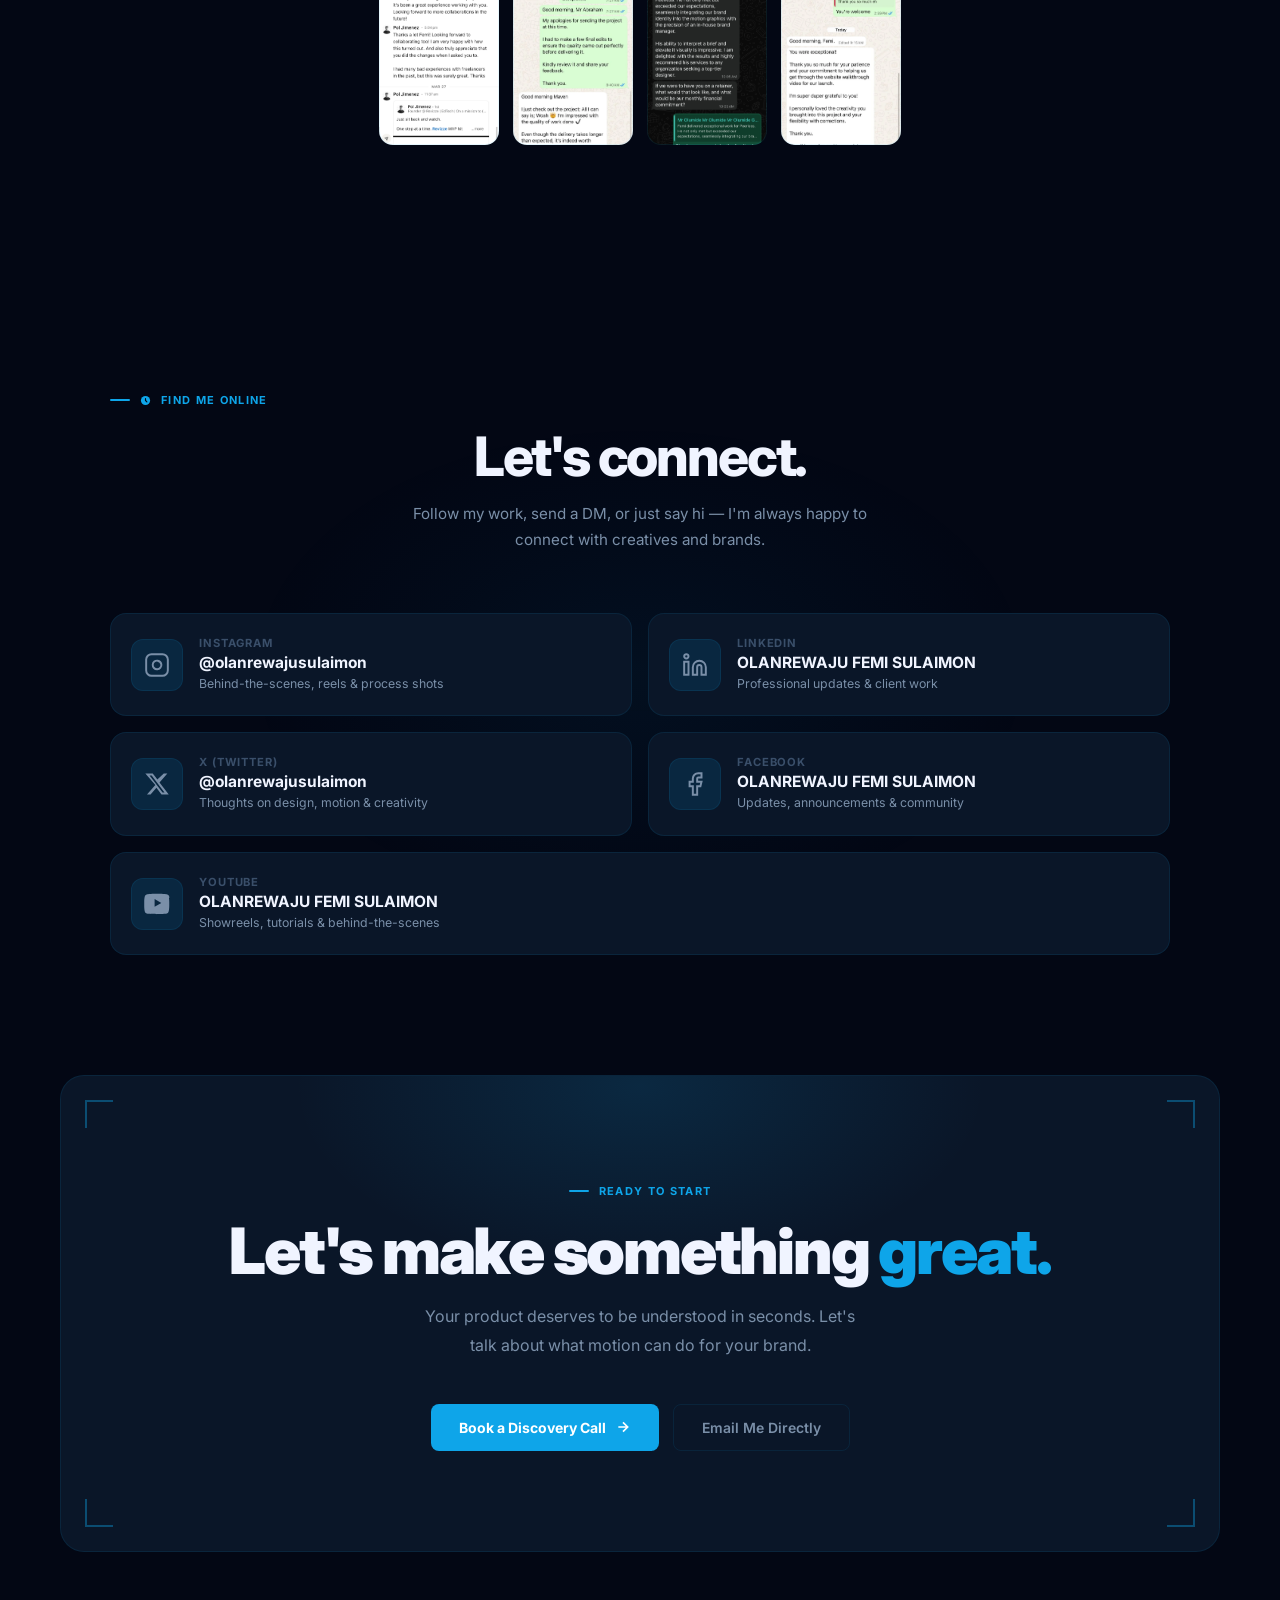
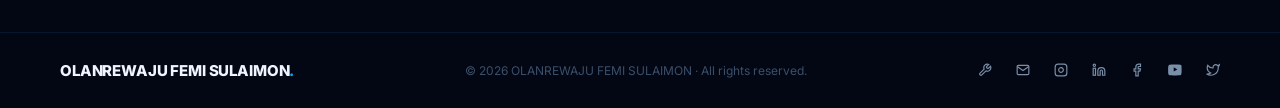
==== commit 2f724ccf: "Add Sproutly explainer video project to portfolio" ====
--- a/index.html
+++ b/index.html
@@ -593,6 +593,8 @@
                 <span class="bi">&#183;</span>
                 <span class="bi">Riggs</span>
                 <span class="bi">&#183;</span>
+                <span class="bi">Sproutly</span>
+                <span class="bi">&#183;</span>
                 <span class="bi">Hushly</span>
                 <span class="bi">&#183;</span>
                 <span class="bi">Vortic</span>
@@ -611,6 +613,8 @@
                 <span class="bi">&#183;</span>
                 <span class="bi">Riggs</span>
                 <span class="bi">&#183;</span>
+                <span class="bi">Sproutly</span>
+                <span class="bi">&#183;</span>
                 <span class="bi">Hushly</span>
                 <span class="bi">&#183;</span>
                 <span class="bi">Vortic</span>
@@ -629,6 +633,8 @@
                 <span class="bi">&#183;</span>
                 <span class="bi">Riggs</span>
                 <span class="bi">&#183;</span>
+                <span class="bi">Sproutly</span>
+                <span class="bi">&#183;</span>
             </div>
 
         </div>
@@ -1164,7 +1170,7 @@
                     <p class="about-body r d2">60+ projects delivered across the globe, working with brands like
 
                         <strong>Hushly,
-                            Vortic, Launchly, Quicken, WorkNest, Veyra, Docket, and Riggs</strong>. Many came back for a second, third, and fourth
+                            Vortic, Launchly, Quicken, WorkNest, Veyra, Docket, Riggs, and Sproutly</strong>. Many came back for a second, third, and fourth
 
                         project. That's
 
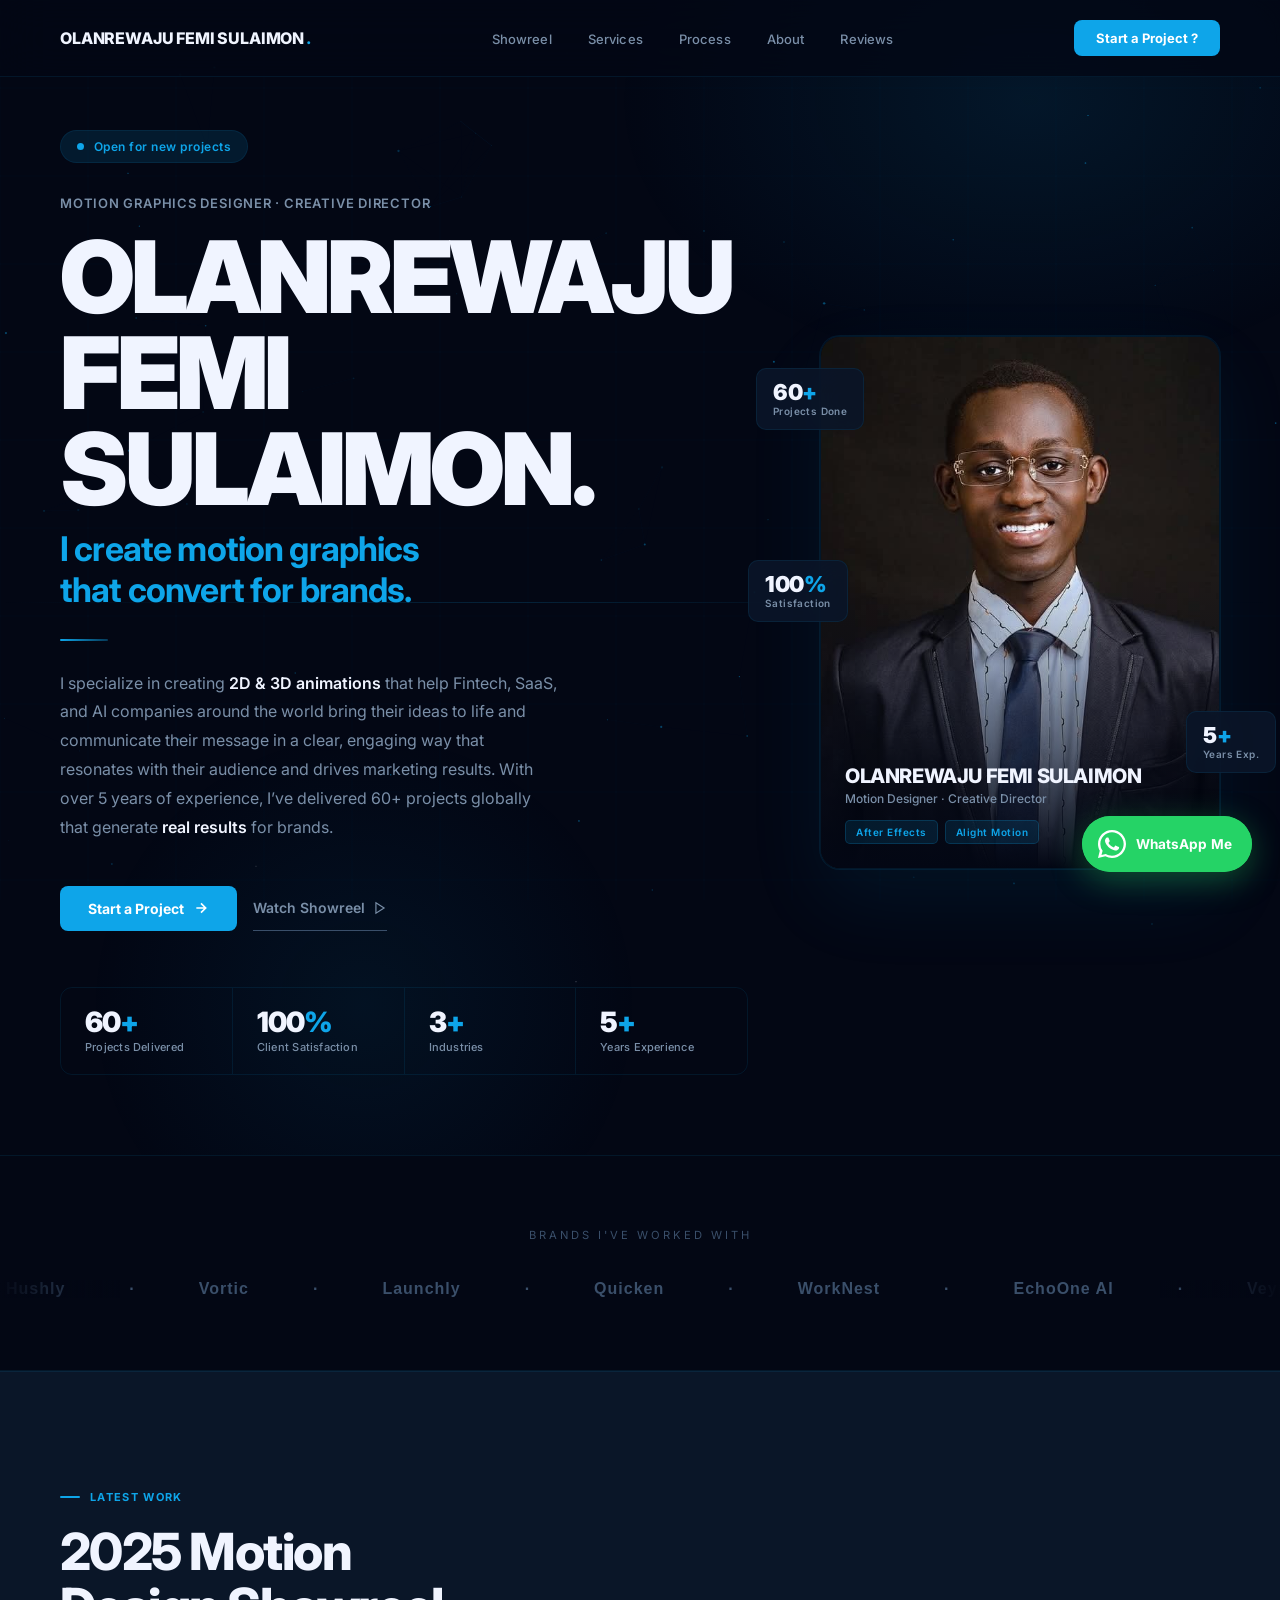
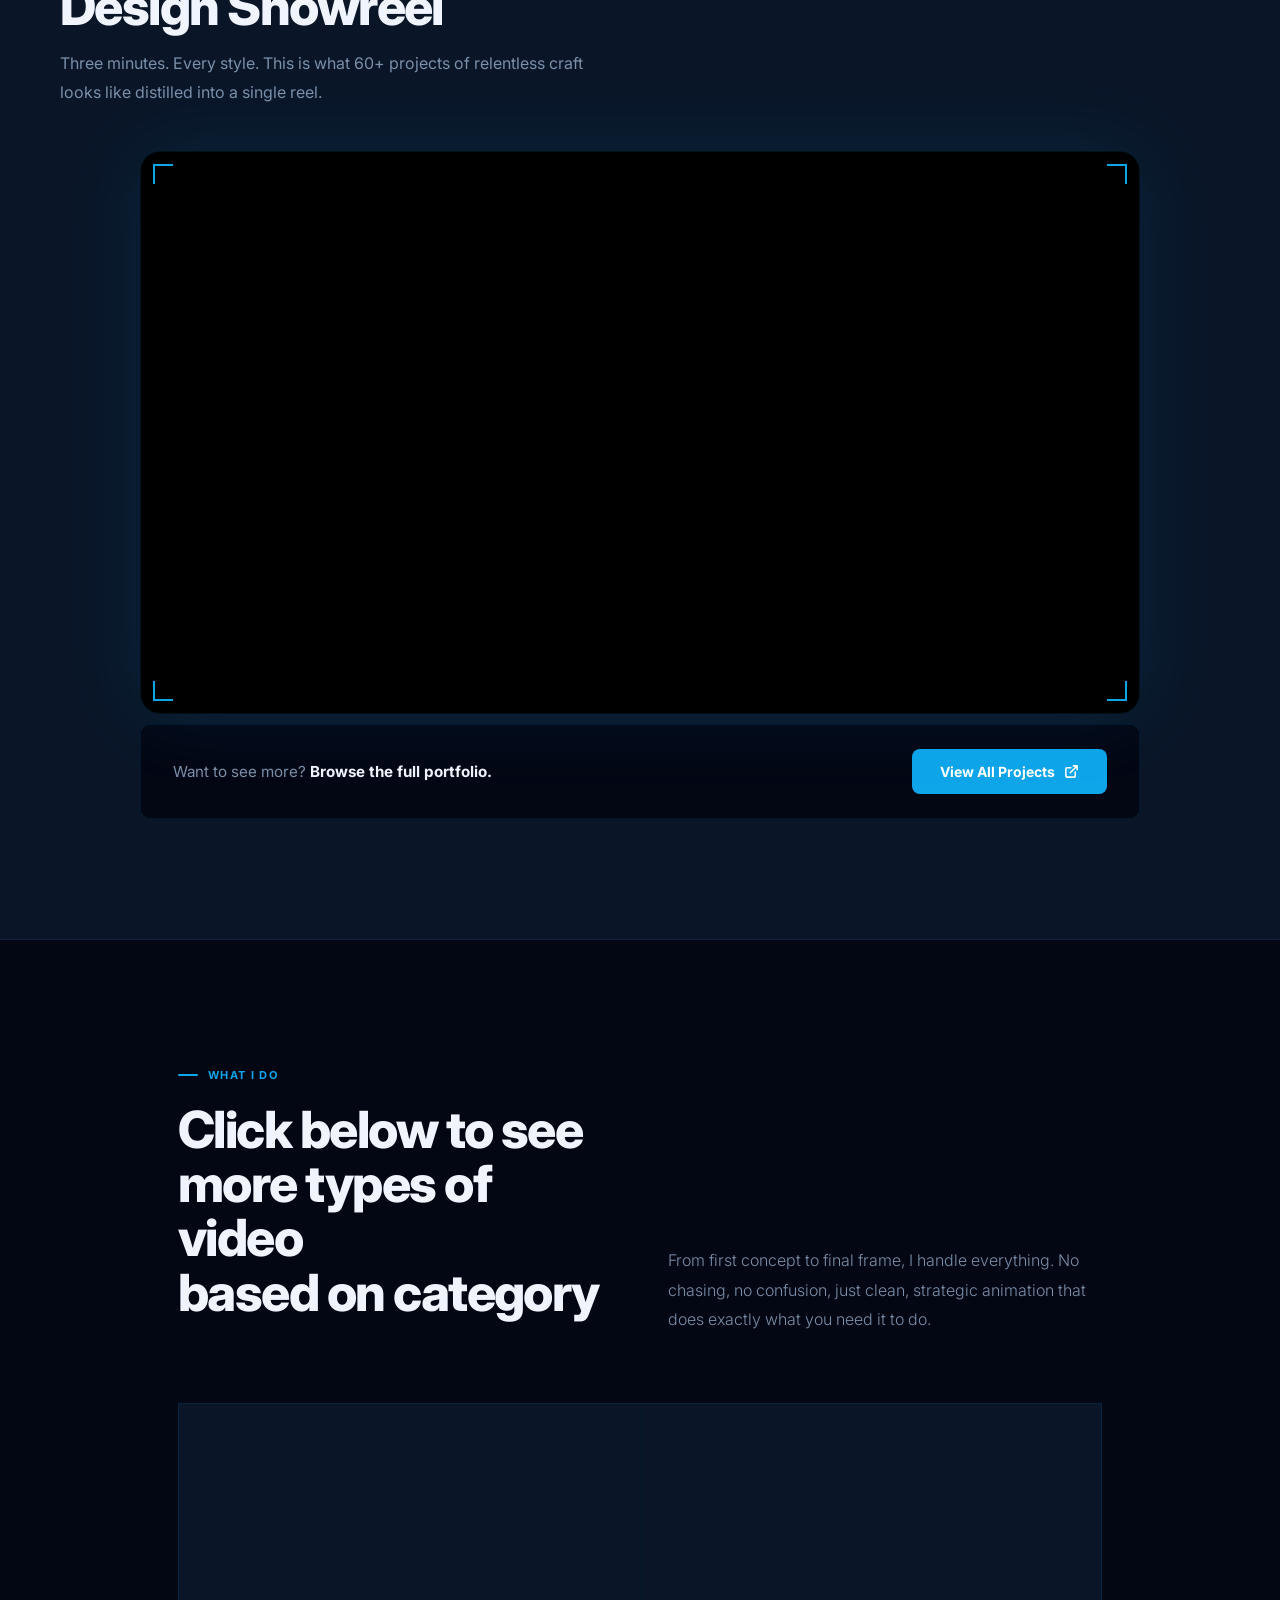
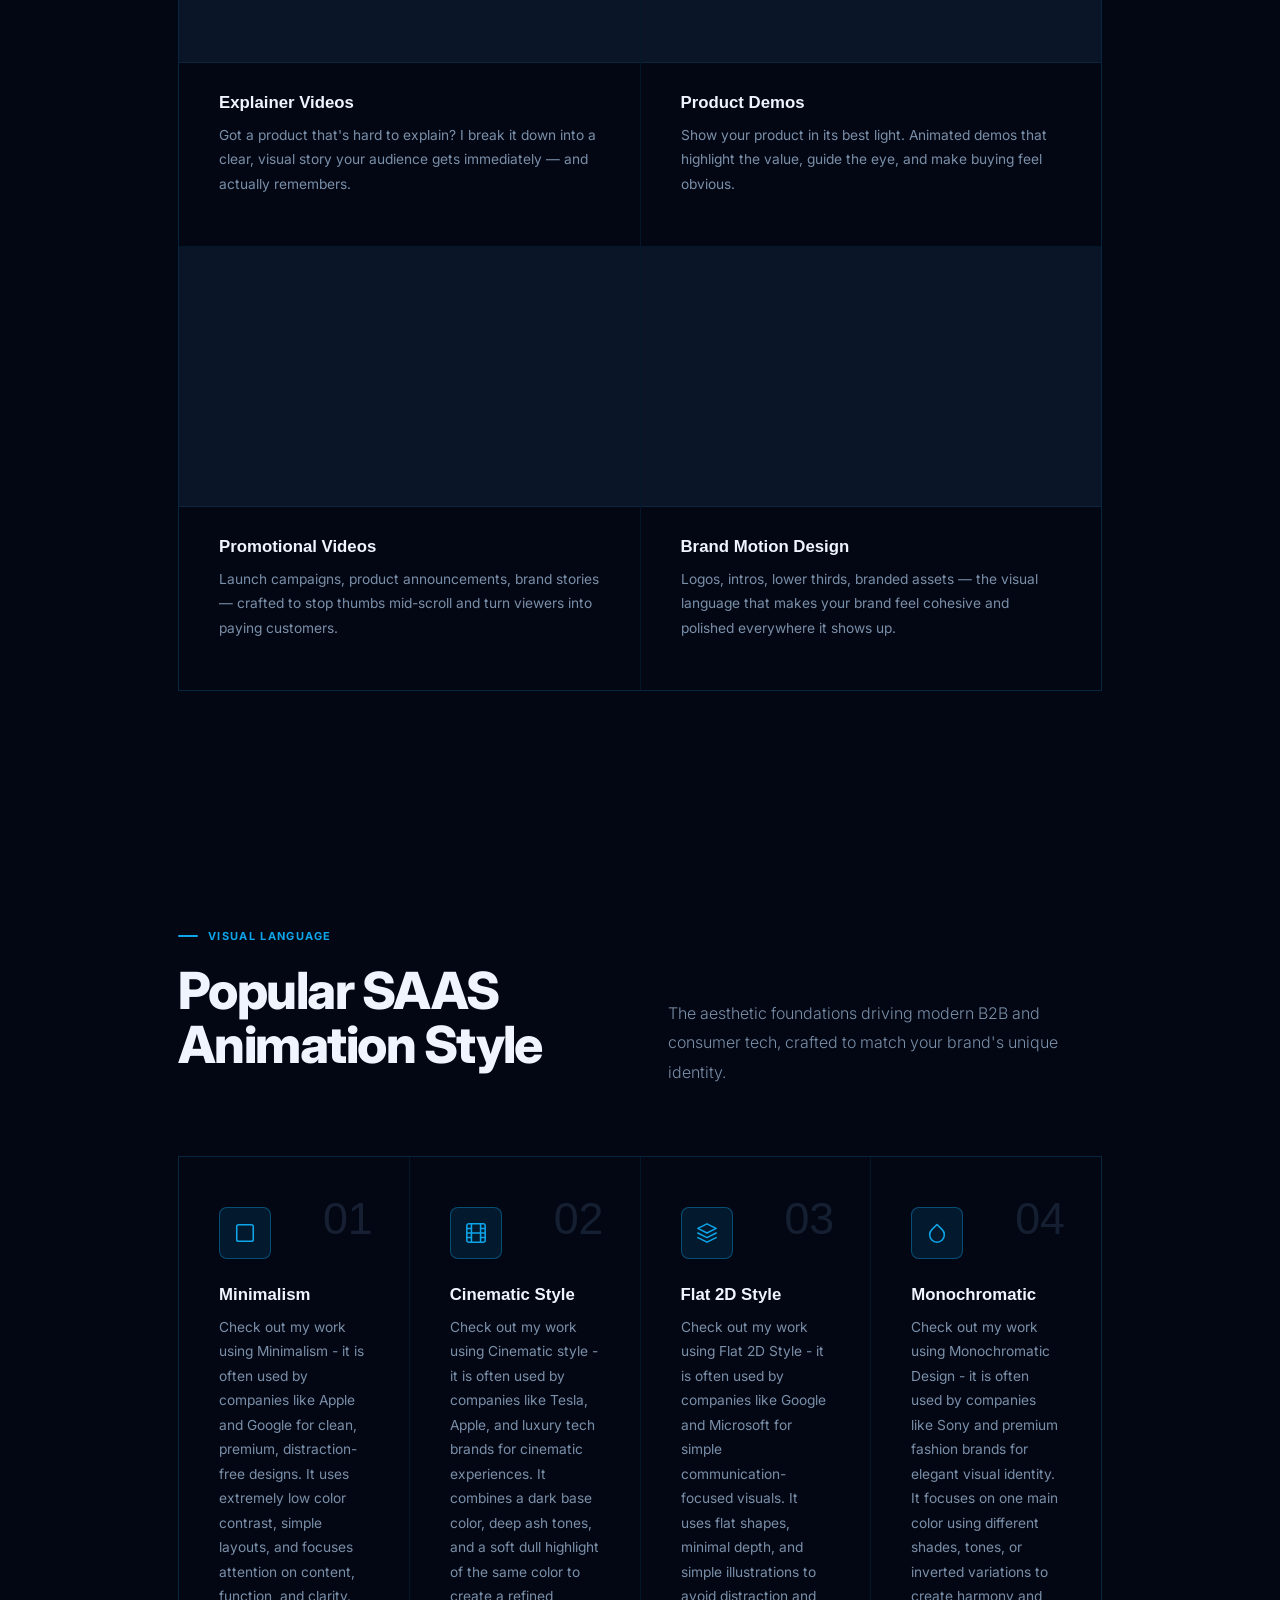
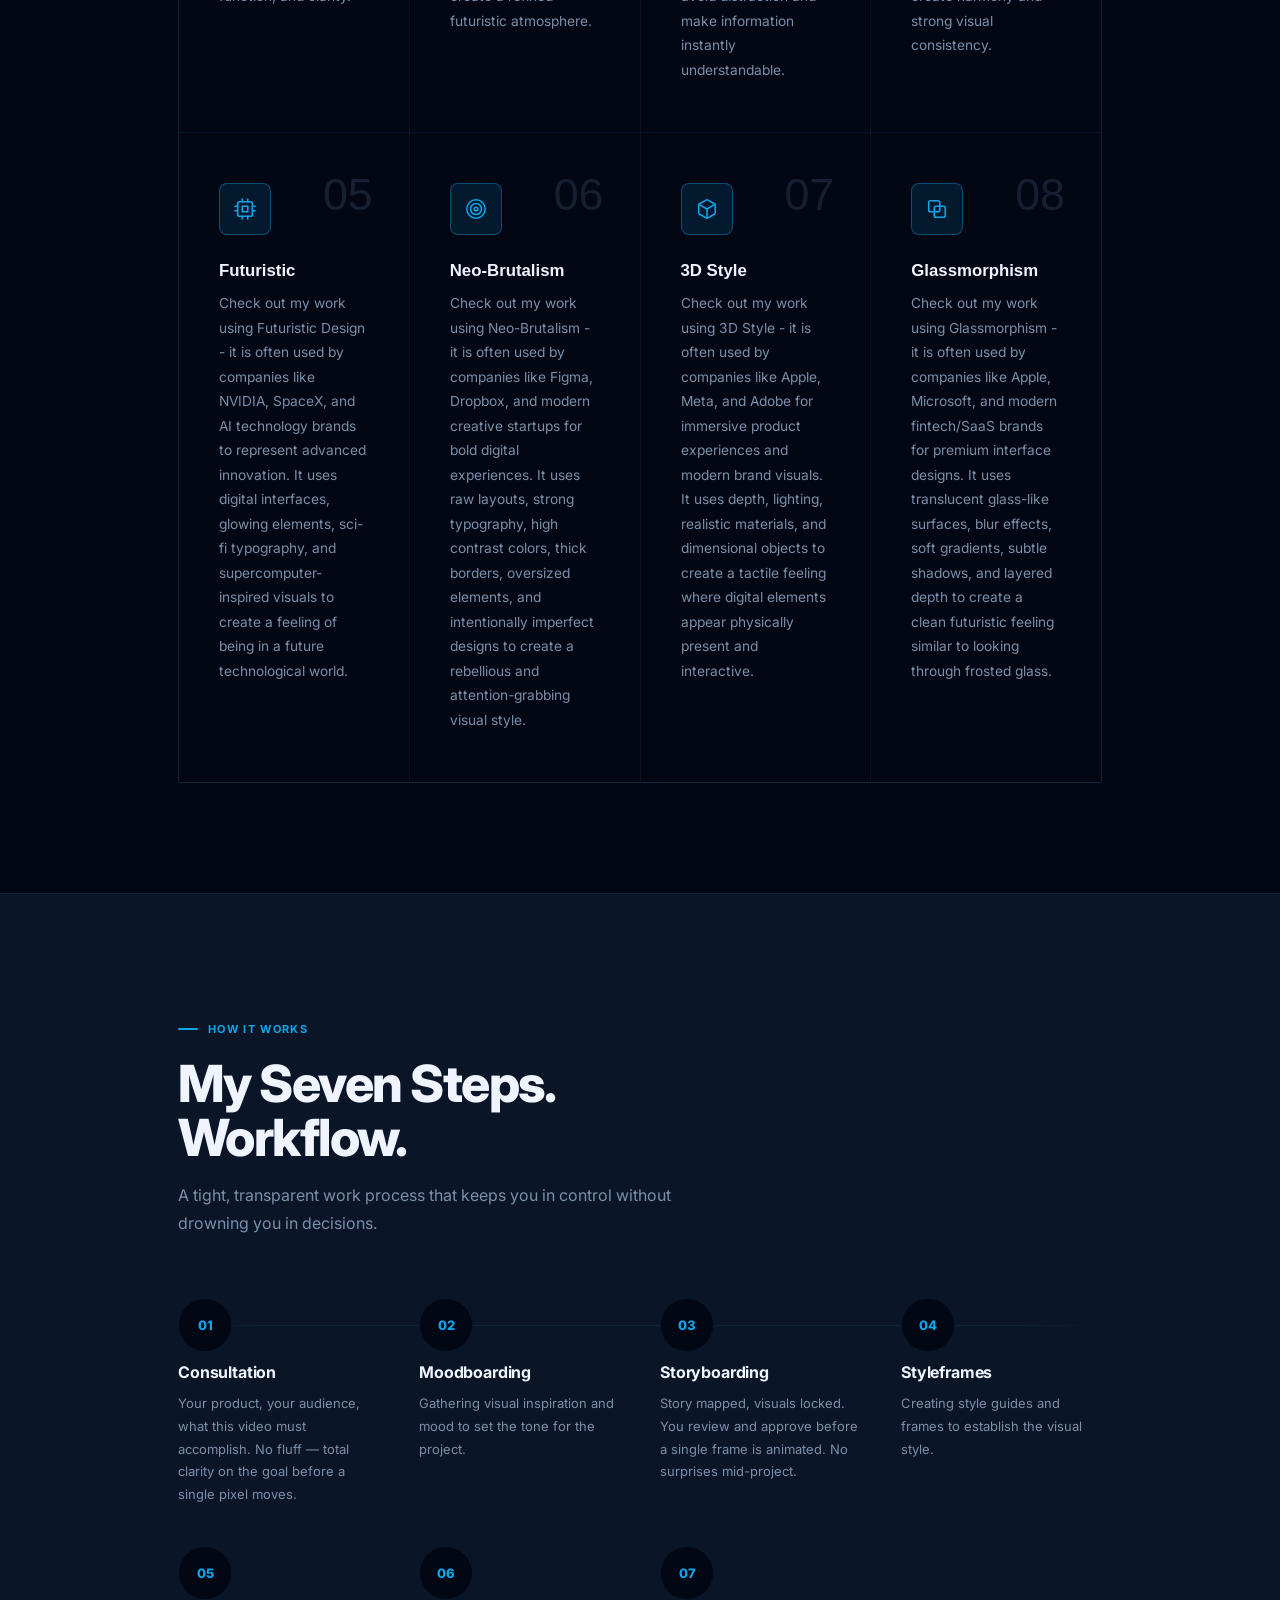
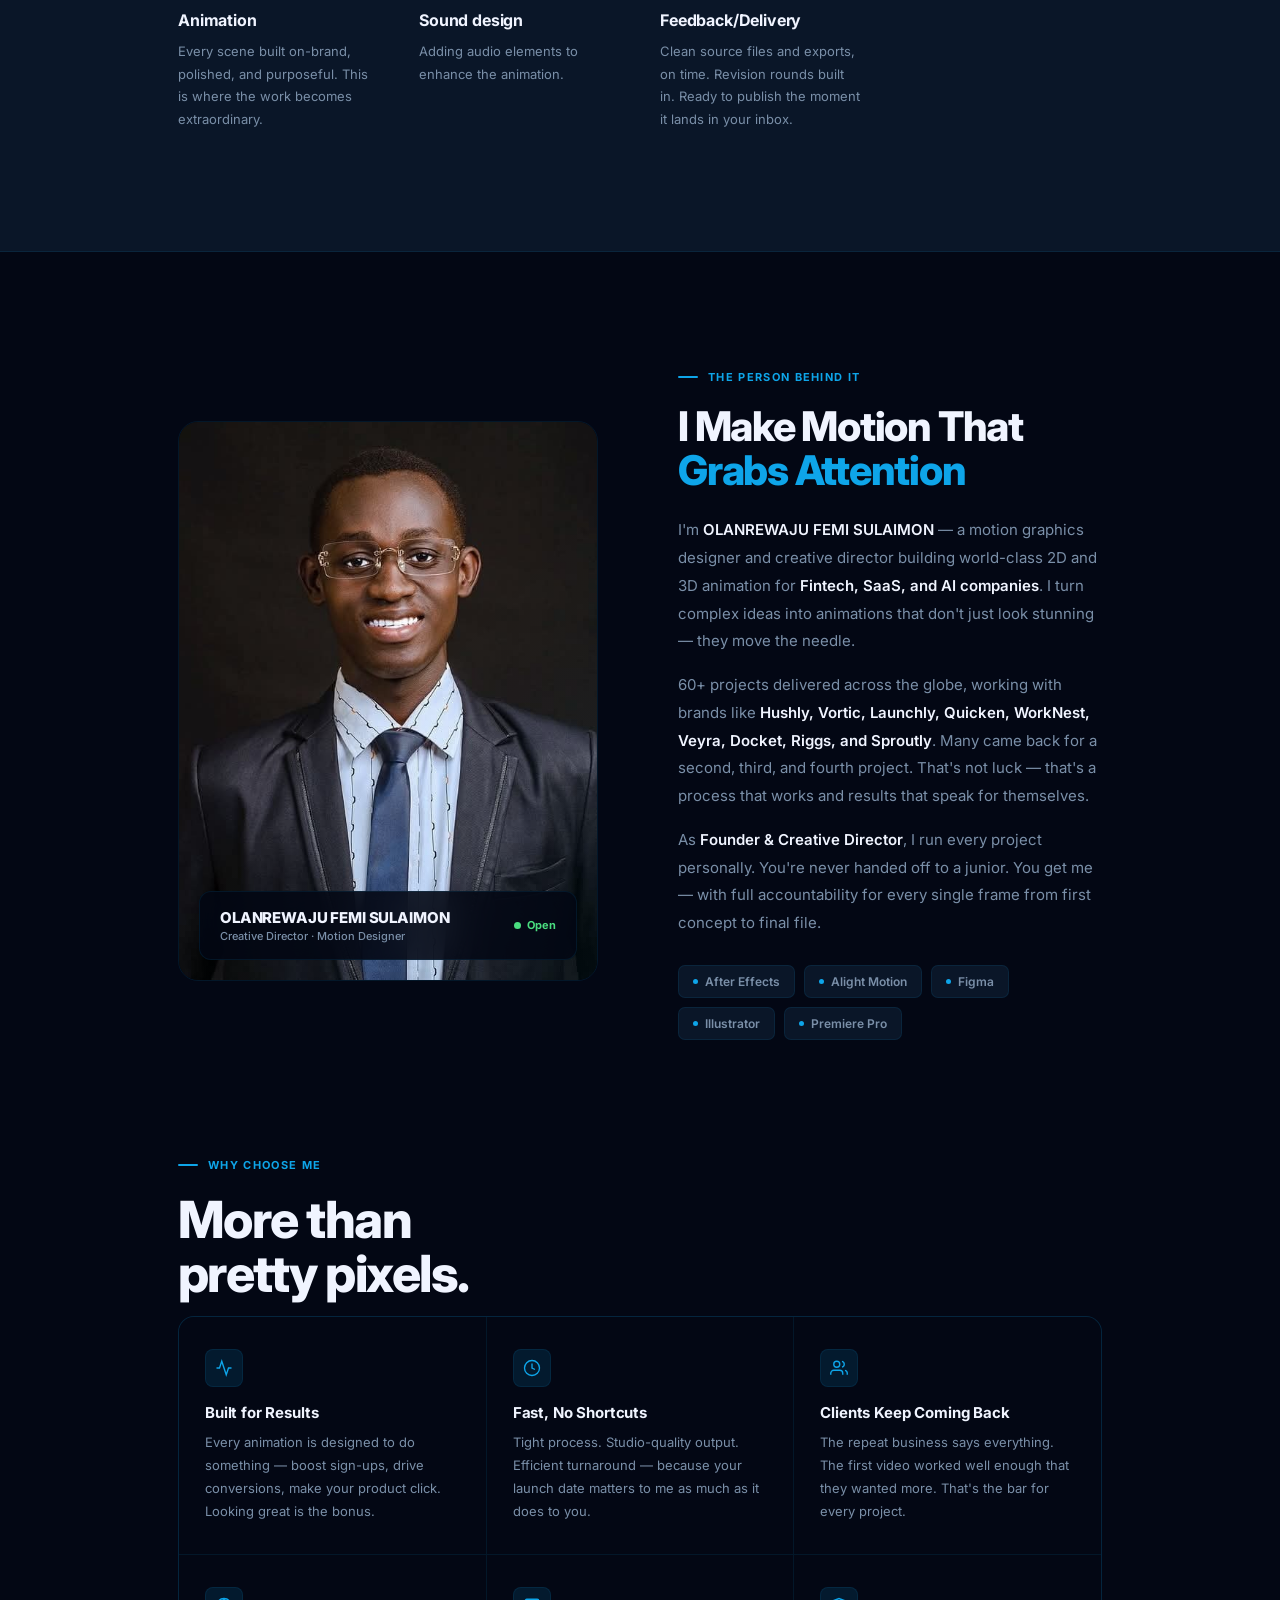
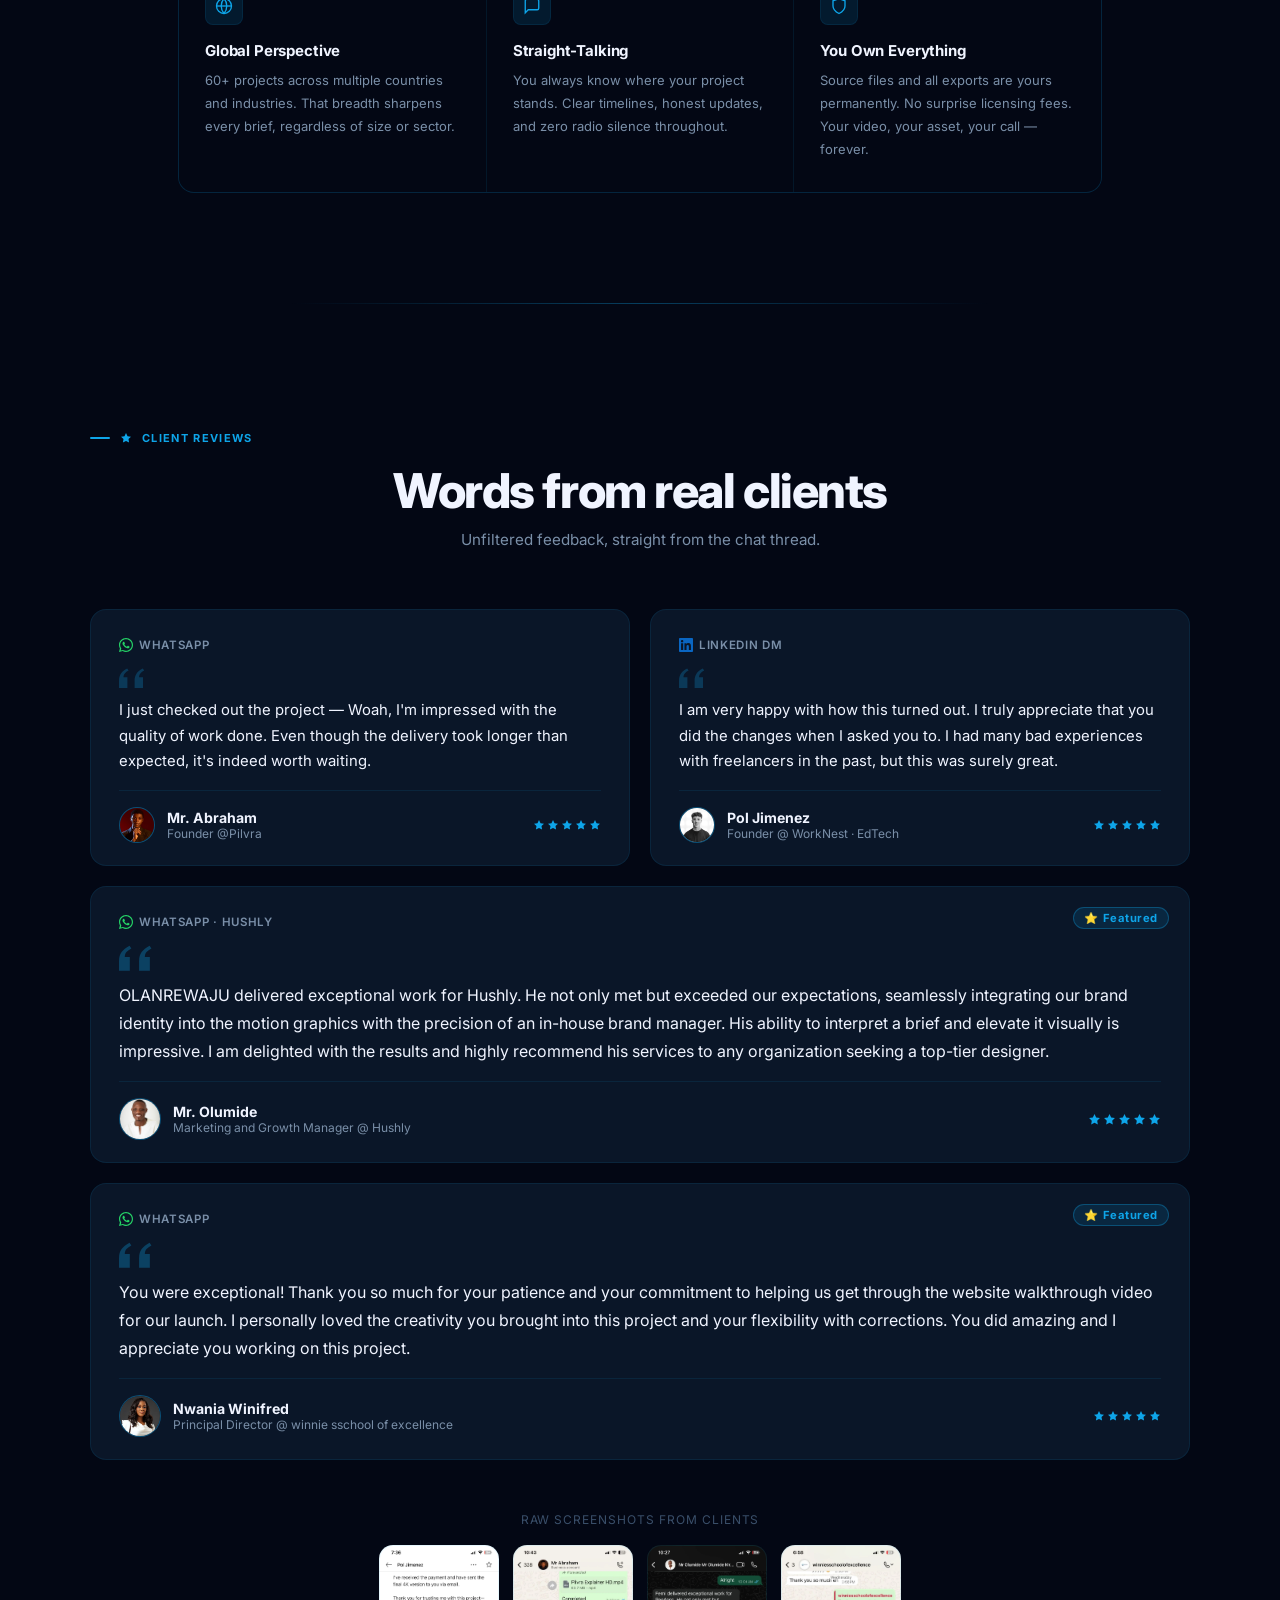
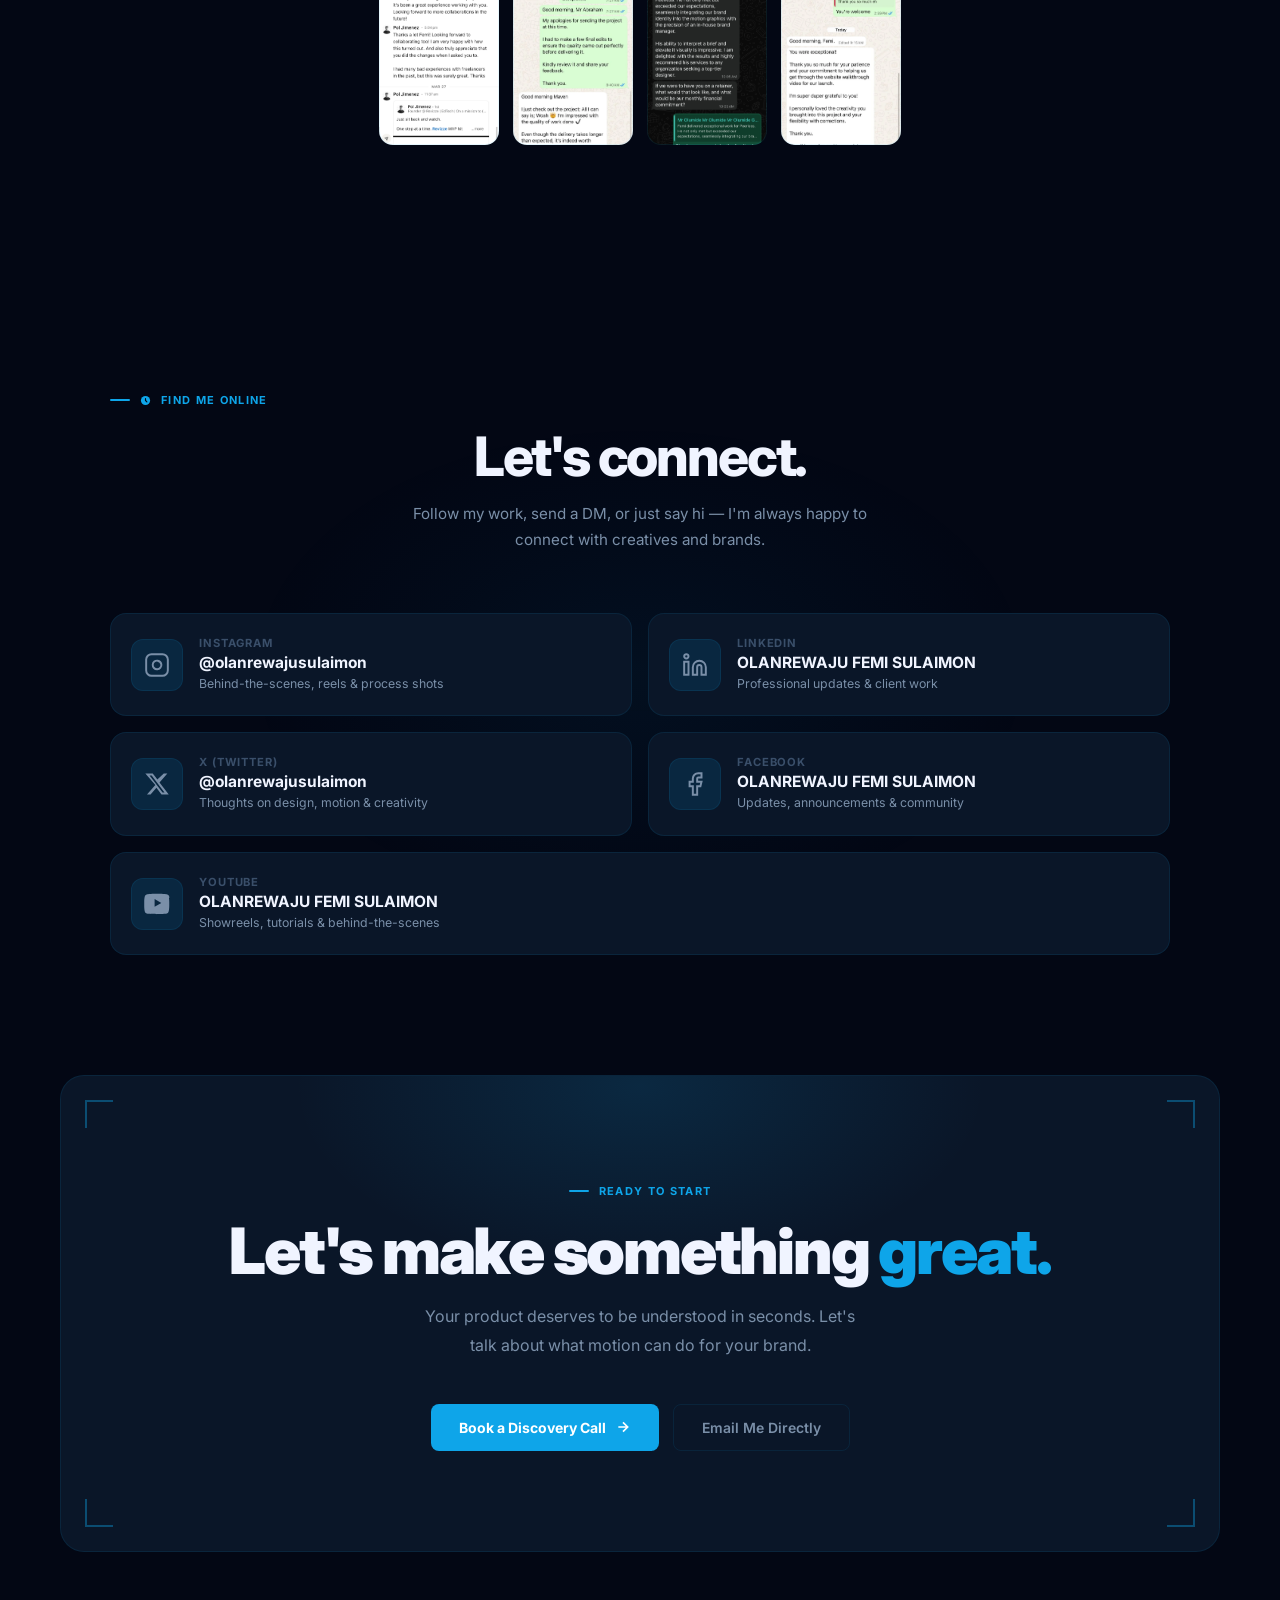
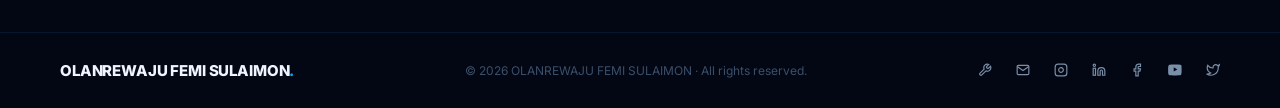
==== commit e4532fee: "Update homepage stats: 5+ years experience and 3+ industries" ====
--- a/index.html
+++ b/index.html
@@ -412,7 +412,7 @@
 
 
 
-                    With over 4 years of experience, I’ve delivered 60+ projects globally that generate <strong>real
+                    With over 5 years of experience, I’ve delivered 60+ projects globally that generate <strong>real
 
                         results</strong> for brands.
 
@@ -474,15 +474,15 @@
 
                     <div class="h-stat">
 
-                        <div class="h-stat-num">3</div>
-
-                        <div class="h-stat-label">Industry Verticals</div>
+                        <div class="h-stat-num">3<span class="ac">+</span></div>
+
+                        <div class="h-stat-label">Industries</div>
 
                     </div>
 
                     <div class="h-stat">
 
-                        <div class="h-stat-num">4<span class="ac">+</span></div>
+                        <div class="h-stat-num">5<span class="ac">+</span></div>
 
                         <div class="h-stat-label">Years Experience</div>
 
